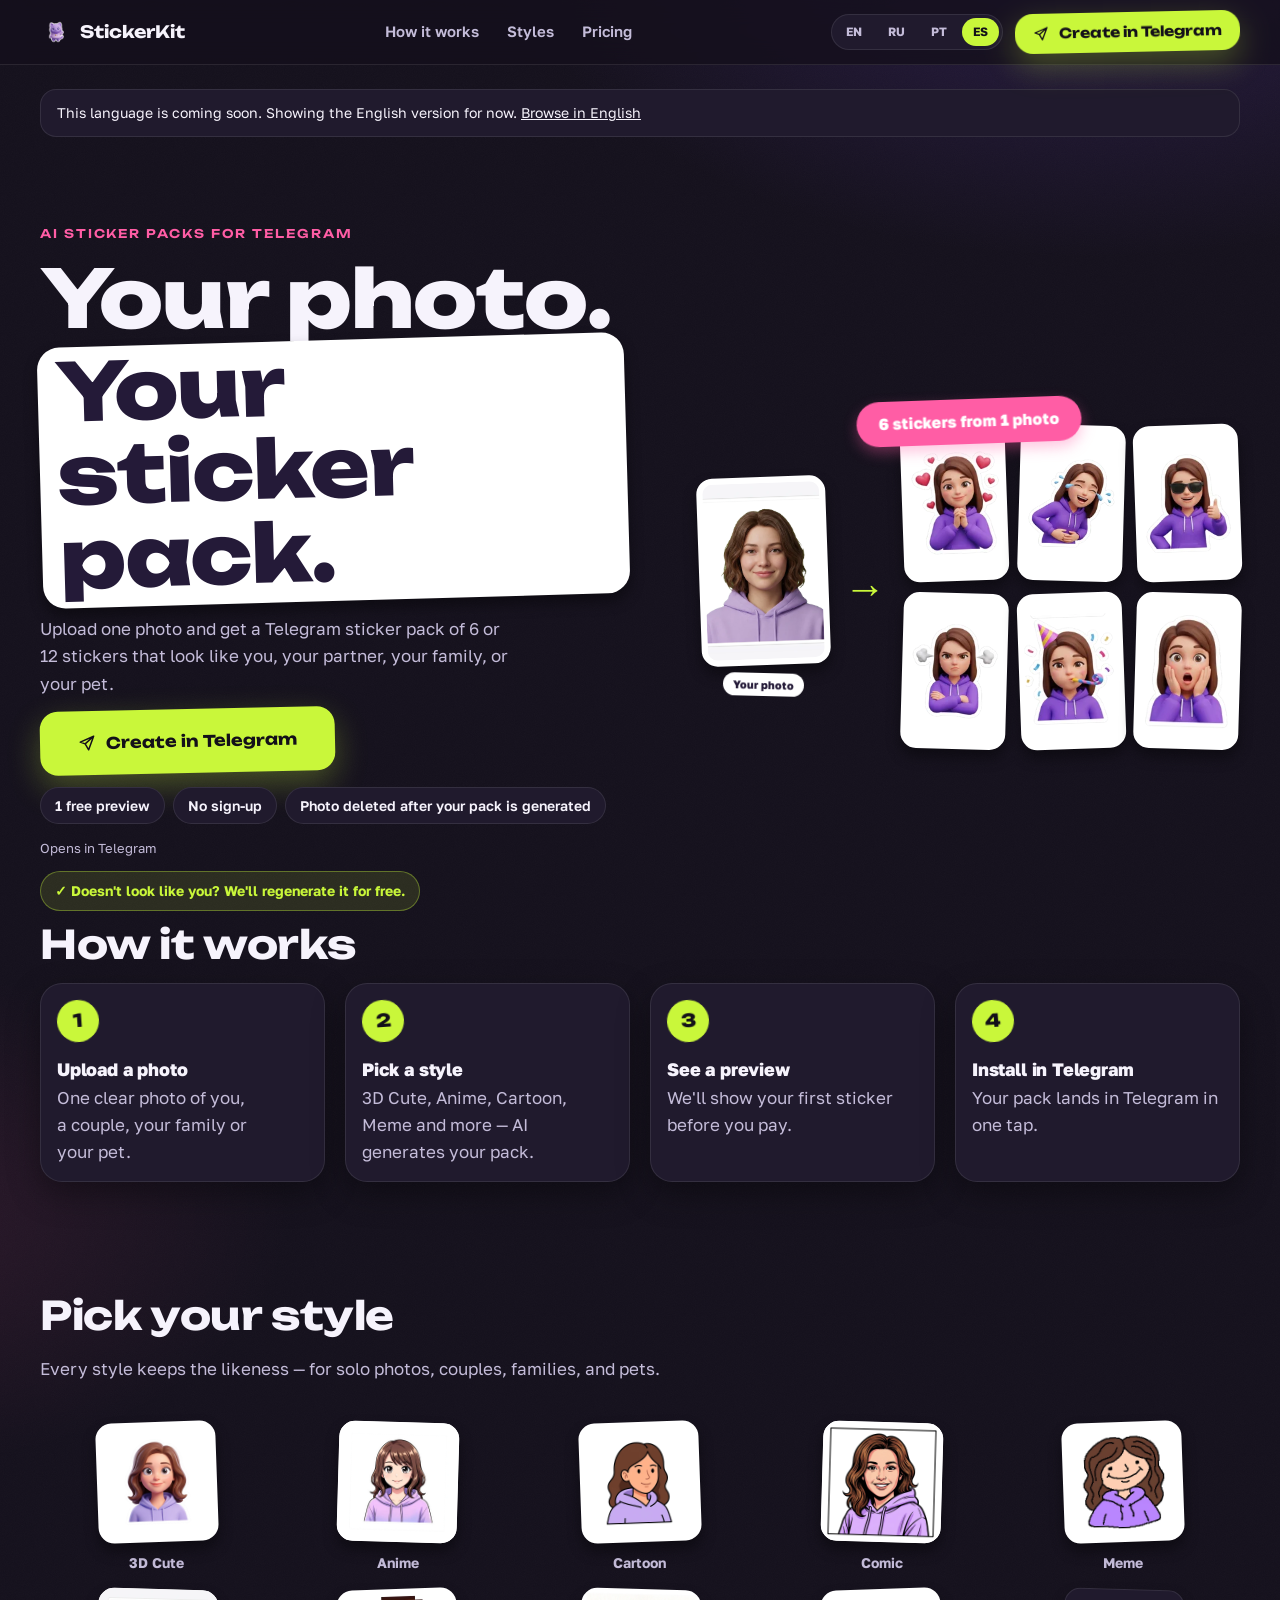
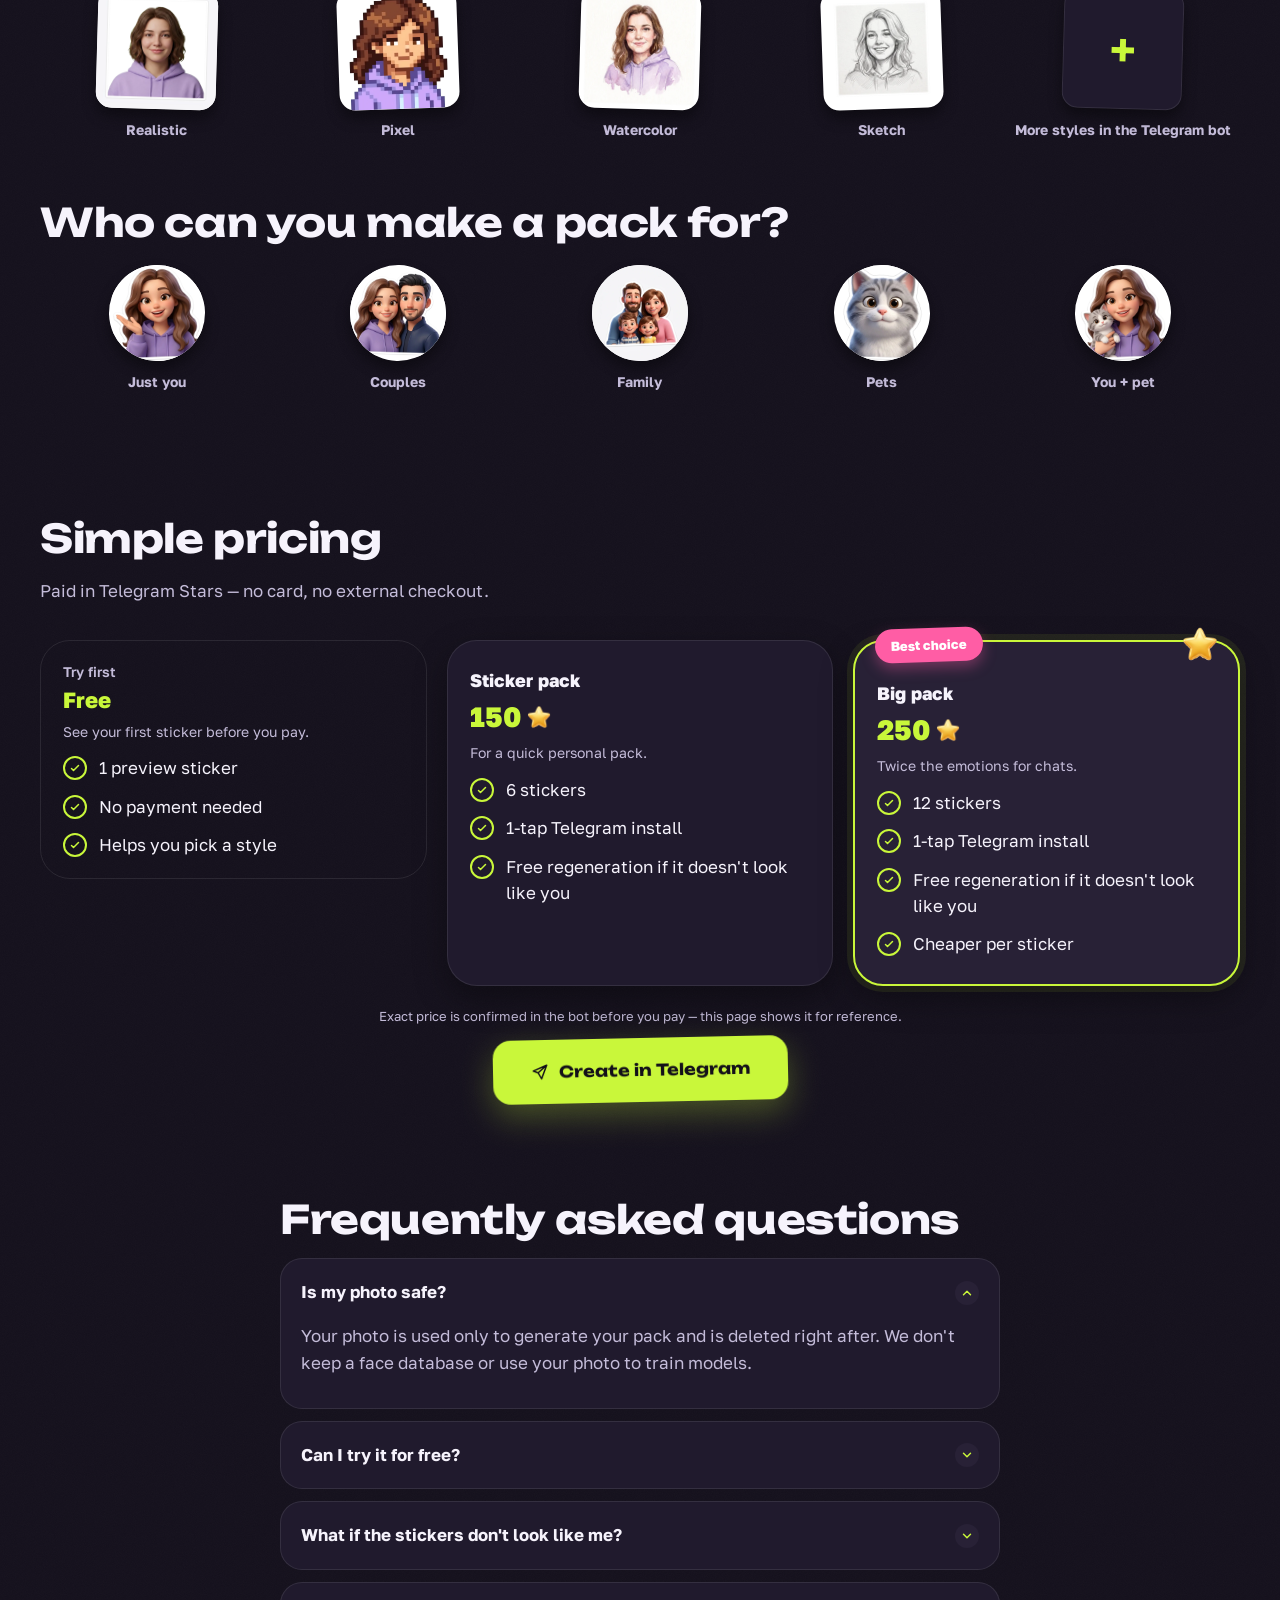
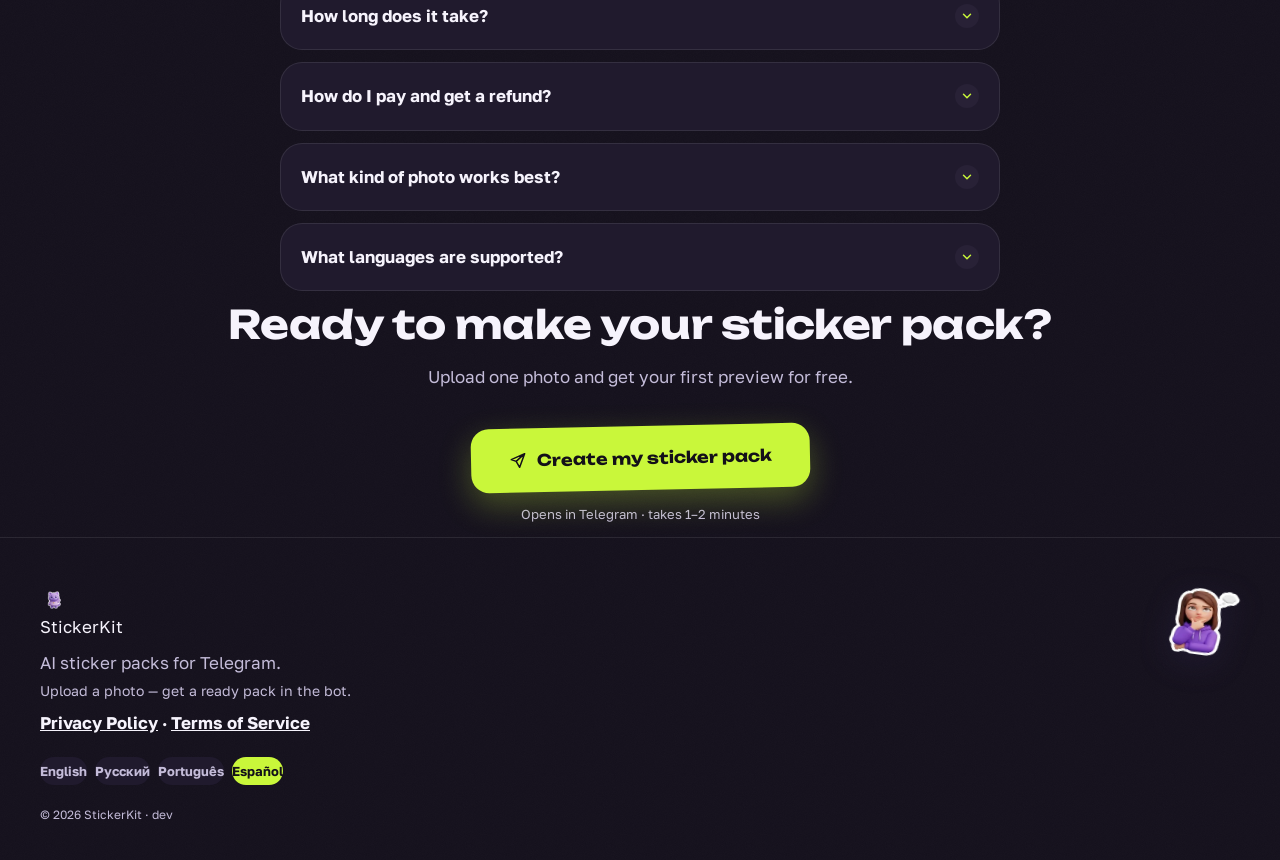
==== es/index.html @ 516d8e52 "deploy: stickerkitapp/stickerkit-landing@6bd127aaf3c0d3cb635533a9e6b5ec9fe254386a" ====
<!DOCTYPE html><html lang="es"><head><meta charset="utf-8"><meta name="viewport" content="width=device-width, initial-scale=1"><title>StickerKit — turn your photo into a Telegram sticker pack</title><meta name="description" content="Upload one photo and get a personalized sticker pack that actually looks like you — solo, couple, family or pet. Installs into Telegram in one tap."><link rel="canonical" href="https://stickerkit.app/es/"><meta property="og:type" content="website"><meta property="og:title" content="StickerKit — turn your photo into a Telegram sticker pack"><meta property="og:description" content="Upload one photo and get a personalized sticker pack that actually looks like you — solo, couple, family or pet. Installs into Telegram in one tap."><meta property="og:url" content="https://stickerkit.app/es/"><meta name="twitter:card" content="summary"><link rel="stylesheet" href="/_astro/i18n.CtHGcify.css"><link rel="stylesheet" href="/_astro/StickyCta.D8rzgh6x.css"></head><body><header class="site-header" data-astro-cid-nen7h5rs><div class="container site-header__row" data-astro-cid-nen7h5rs><div class="wordmark" data-astro-cid-nen7h5rs><img src="/assets/ui/mascot-cat.webp" width="32" height="32" alt="" loading="eager" data-astro-cid-nen7h5rs>StickerKit</div><nav class="site-nav" aria-label="How it works" data-astro-cid-nen7h5rs><a href="#how-it-works" data-astro-cid-nen7h5rs>How it works</a><a href="#styles" data-astro-cid-nen7h5rs>Styles</a><a href="#pricing" data-astro-cid-nen7h5rs>Pricing</a></nav><div class="site-header__actions" data-astro-cid-nen7h5rs><nav class="lang-switcher-compact" aria-label="Language" data-astro-cid-nen7h5rs><a href="/" class="lang-pill-compact plausible-event-name=Lang+Switch" data-astro-cid-nen7h5rs>EN</a><a href="/ru/" class="lang-pill-compact plausible-event-name=Lang+Switch" data-astro-cid-nen7h5rs>RU</a><a href="/pt/" class="lang-pill-compact plausible-event-name=Lang+Switch" data-astro-cid-nen7h5rs>PT</a><a href="/es/" class="lang-pill-compact plausible-event-name=Lang+Switch lang-pill-compact--active" data-astro-cid-nen7h5rs>ES</a></nav><a href="https://t.me/stickerkit_bot?start=header_es" target="_blank" rel="noopener" class="cta-button cta-button--compact plausible-event-name=Bot+Click plausible-event-src=header" data-astro-cid-nen7h5rs><svg width="16" height="16" viewBox="0 0 24 24" fill="none" aria-hidden="true" data-astro-cid-nen7h5rs><path d="M21 3 3 10.5l6.5 2.5m11.5-10L14 21l-4.5-8m11.5-10L9.5 13" stroke="currentColor" stroke-width="2" stroke-linecap="round" stroke-linejoin="round" data-astro-cid-nen7h5rs></path></svg>Create in Telegram</a></div></div></header><div class="container" style="padding-top: 24px; padding-bottom: 0;"><p class="stub-banner">This language is coming soon. Showing the English version for now. <a href="/">Browse in English</a></p></div><section class="container hero" data-astro-cid-ge2uvauf><div class="hero__copy" data-astro-cid-ge2uvauf><p class="eyebrow reveal" style="animation-delay: 60ms;" data-astro-cid-ge2uvauf>AI sticker packs for Telegram</p><h1 class="reveal" style="animation-delay: 120ms;" data-astro-cid-ge2uvauf>Your photo.<br data-astro-cid-ge2uvauf><span class="headline-sticker" data-astro-cid-ge2uvauf>Your sticker pack.</span></h1><p class="text-muted reveal" style="animation-delay: 180ms; max-width: 46ch;" data-astro-cid-ge2uvauf>Upload one photo and get a Telegram sticker pack of 6 or 12 stickers that look like you, your partner, your family, or your pet.</p><div class="reveal" style="animation-delay: 240ms;" data-astro-cid-ge2uvauf><a href="https://t.me/stickerkit_bot?start=hero_es" target="_blank" rel="noopener" class="cta-button plausible-event-name=Bot+Click plausible-event-src=hero"><svg width="18" height="18" viewBox="0 0 24 24" fill="none" aria-hidden="true"><path d="M21 3 3 10.5l6.5 2.5m11.5-10L14 21l-4.5-8m11.5-10L9.5 13" stroke="currentColor" stroke-width="2" stroke-linecap="round" stroke-linejoin="round"></path></svg>Create in Telegram</a></div><div class="trust-chips reveal" style="animation-delay: 280ms;" data-astro-cid-ge2uvauf><span class="trust-chip" data-astro-cid-ge2uvauf>1 free preview</span><span class="trust-chip" data-astro-cid-ge2uvauf>No sign-up</span><span class="trust-chip" data-astro-cid-ge2uvauf>Photo deleted after your pack is generated</span></div><p class="text-muted reveal" style="animation-delay: 300ms; font-size: 13px; margin-top: 4px;" data-astro-cid-ge2uvauf>Opens in Telegram</p><p class="guarantee-badge reveal" style="animation-delay: 320ms;" data-astro-cid-ge2uvauf>✓ Doesn&#39;t look like you? We&#39;ll regenerate it for free.</p></div><div class="hero__art reveal" style="animation-delay: 160ms;" data-astro-cid-ge2uvauf><div class="proof" data-astro-cid-ge2uvauf><span class="pill-badge proof__badge" data-astro-cid-ge2uvauf>6 stickers from 1 photo</span><div class="proof__row" data-astro-cid-ge2uvauf><div class="proof__source" data-astro-cid-ge2uvauf><div class="tile-shadow proof__photo" data-astro-cid-ge2uvauf><img src="/assets/styles/style-realistic.webp" width="176" height="176" alt="A photo, in the same likeness as the stickers" loading="eager" fetchpriority="high" data-astro-cid-ge2uvauf></div><span class="proof__chip" data-astro-cid-ge2uvauf>Your photo</span></div><span class="proof__arrow" aria-hidden="true" data-astro-cid-ge2uvauf>→</span><div class="proof__grid" aria-hidden="true" data-astro-cid-ge2uvauf><div class="tile-shadow proof__sticker" data-astro-cid-ge2uvauf><img src="/assets/stickers/sticker-01.webp" width="144" height="144" alt="" loading="lazy" data-astro-cid-ge2uvauf></div><div class="tile-shadow proof__sticker" data-astro-cid-ge2uvauf><img src="/assets/stickers/sticker-02.webp" width="144" height="144" alt="" loading="lazy" data-astro-cid-ge2uvauf></div><div class="tile-shadow proof__sticker" data-astro-cid-ge2uvauf><img src="/assets/stickers/sticker-03.webp" width="144" height="144" alt="" loading="lazy" data-astro-cid-ge2uvauf></div><div class="tile-shadow proof__sticker" data-astro-cid-ge2uvauf><img src="/assets/stickers/sticker-06.webp" width="144" height="144" alt="" loading="lazy" data-astro-cid-ge2uvauf></div><div class="tile-shadow proof__sticker" data-astro-cid-ge2uvauf><img src="/assets/stickers/sticker-07.webp" width="144" height="144" alt="" loading="lazy" data-astro-cid-ge2uvauf></div><div class="tile-shadow proof__sticker" data-astro-cid-ge2uvauf><img src="/assets/stickers/sticker-10.webp" width="144" height="144" alt="" loading="lazy" data-astro-cid-ge2uvauf></div></div></div></div></div></section><section class="container" id="how-it-works" data-astro-cid-l43jfdkk><h2 data-astro-cid-l43jfdkk>How it works</h2><div class="grid-4" data-astro-cid-l43jfdkk><div class="card step-card reveal" style="animation-delay: 0ms;" data-astro-cid-l43jfdkk><div class="step-badge" data-astro-cid-l43jfdkk>1</div><h3 class="step-card__title" data-astro-cid-l43jfdkk>Upload a photo</h3><p class="text-muted step-card__desc" data-astro-cid-l43jfdkk>One clear photo of you, a couple, your family or your pet.</p></div><div class="card step-card reveal" style="animation-delay: 80ms;" data-astro-cid-l43jfdkk><div class="step-badge" data-astro-cid-l43jfdkk>2</div><h3 class="step-card__title" data-astro-cid-l43jfdkk>Pick a style</h3><p class="text-muted step-card__desc" data-astro-cid-l43jfdkk>3D Cute, Anime, Cartoon, Meme and more — AI generates your pack.</p></div><div class="card step-card reveal" style="animation-delay: 160ms;" data-astro-cid-l43jfdkk><div class="step-badge" data-astro-cid-l43jfdkk>3</div><h3 class="step-card__title" data-astro-cid-l43jfdkk>See a preview</h3><p class="text-muted step-card__desc" data-astro-cid-l43jfdkk>We&#39;ll show your first sticker before you pay.</p></div><div class="card step-card reveal" style="animation-delay: 240ms;" data-astro-cid-l43jfdkk><div class="step-badge" data-astro-cid-l43jfdkk>4</div><h3 class="step-card__title" data-astro-cid-l43jfdkk>Install in Telegram</h3><p class="text-muted step-card__desc" data-astro-cid-l43jfdkk>Your pack lands in Telegram in one tap.</p></div></div></section><section class="container" id="styles" data-astro-cid-phn37o7r><h2 data-astro-cid-phn37o7r>Pick your style</h2><p class="text-muted section-lede" data-astro-cid-phn37o7r>Every style keeps the likeness — for solo photos, couples, families, and pets.</p><div class="style-grid" data-astro-cid-phn37o7r><figure class="style-tile" data-astro-cid-phn37o7r><span class="style-tile__frame" data-astro-cid-phn37o7r><img src="/assets/styles/style-3d-cute.webp" width="120" height="120" alt="3D Cute style sample sticker" loading="lazy" data-astro-cid-phn37o7r></span><figcaption data-astro-cid-phn37o7r>3D Cute</figcaption></figure><figure class="style-tile" data-astro-cid-phn37o7r><span class="style-tile__frame" data-astro-cid-phn37o7r><img src="/assets/styles/style-anime.webp" width="120" height="120" alt="Anime style sample sticker" loading="lazy" data-astro-cid-phn37o7r></span><figcaption data-astro-cid-phn37o7r>Anime</figcaption></figure><figure class="style-tile" data-astro-cid-phn37o7r><span class="style-tile__frame" data-astro-cid-phn37o7r><img src="/assets/styles/style-cartoon.webp" width="120" height="120" alt="Cartoon style sample sticker" loading="lazy" data-astro-cid-phn37o7r></span><figcaption data-astro-cid-phn37o7r>Cartoon</figcaption></figure><figure class="style-tile" data-astro-cid-phn37o7r><span class="style-tile__frame" data-astro-cid-phn37o7r><img src="/assets/styles/style-comic.webp" width="120" height="120" alt="Comic style sample sticker" loading="lazy" data-astro-cid-phn37o7r></span><figcaption data-astro-cid-phn37o7r>Comic</figcaption></figure><figure class="style-tile" data-astro-cid-phn37o7r><span class="style-tile__frame" data-astro-cid-phn37o7r><img src="/assets/styles/style-meme.webp" width="120" height="120" alt="Meme style sample sticker" loading="lazy" data-astro-cid-phn37o7r></span><figcaption data-astro-cid-phn37o7r>Meme</figcaption></figure><figure class="style-tile" data-astro-cid-phn37o7r><span class="style-tile__frame" data-astro-cid-phn37o7r><img src="/assets/styles/style-realistic.webp" width="120" height="120" alt="Realistic style sample sticker" loading="lazy" data-astro-cid-phn37o7r></span><figcaption data-astro-cid-phn37o7r>Realistic</figcaption></figure><figure class="style-tile" data-astro-cid-phn37o7r><span class="style-tile__frame" data-astro-cid-phn37o7r><img src="/assets/styles/style-pixel.webp" width="120" height="120" alt="Pixel style sample sticker" loading="lazy" data-astro-cid-phn37o7r></span><figcaption data-astro-cid-phn37o7r>Pixel</figcaption></figure><figure class="style-tile" data-astro-cid-phn37o7r><span class="style-tile__frame" data-astro-cid-phn37o7r><img src="/assets/styles/style-watercolor.webp" width="120" height="120" alt="Watercolor style sample sticker" loading="lazy" data-astro-cid-phn37o7r></span><figcaption data-astro-cid-phn37o7r>Watercolor</figcaption></figure><figure class="style-tile" data-astro-cid-phn37o7r><span class="style-tile__frame" data-astro-cid-phn37o7r><img src="/assets/styles/style-sketch.webp" width="120" height="120" alt="Sketch style sample sticker" loading="lazy" data-astro-cid-phn37o7r></span><figcaption data-astro-cid-phn37o7r>Sketch</figcaption></figure><a class="style-tile style-tile--more" href="https://t.me/stickerkit_bot?start=styles_es" target="_blank" rel="noopener" data-astro-cid-phn37o7r><span class="style-tile__frame style-tile__frame--more" aria-hidden="true" data-astro-cid-phn37o7r>+</span><span class="style-tile__caption" data-astro-cid-phn37o7r>More styles in the Telegram bot</span></a></div><h2 style="margin-top: 48px;" data-astro-cid-phn37o7r>Who can you make a pack for?</h2><div class="style-grid style-grid--subjects" data-astro-cid-phn37o7r><figure class="style-tile style-tile--sm" data-astro-cid-phn37o7r><span class="style-tile__frame style-tile__frame--round" data-astro-cid-phn37o7r><img src="/assets/subjects/subject-single.webp" width="96" height="96" alt="Just you sticker pack example" loading="lazy" data-astro-cid-phn37o7r></span><figcaption data-astro-cid-phn37o7r>Just you</figcaption></figure><figure class="style-tile style-tile--sm" data-astro-cid-phn37o7r><span class="style-tile__frame style-tile__frame--round" data-astro-cid-phn37o7r><img src="/assets/subjects/subject-couple.webp" width="96" height="96" alt="Couples sticker pack example" loading="lazy" data-astro-cid-phn37o7r></span><figcaption data-astro-cid-phn37o7r>Couples</figcaption></figure><figure class="style-tile style-tile--sm" data-astro-cid-phn37o7r><span class="style-tile__frame style-tile__frame--round" data-astro-cid-phn37o7r><img src="/assets/subjects/subject-family.webp" width="96" height="96" alt="Family sticker pack example" loading="lazy" data-astro-cid-phn37o7r></span><figcaption data-astro-cid-phn37o7r>Family</figcaption></figure><figure class="style-tile style-tile--sm" data-astro-cid-phn37o7r><span class="style-tile__frame style-tile__frame--round" data-astro-cid-phn37o7r><img src="/assets/subjects/subject-pet.webp" width="96" height="96" alt="Pets sticker pack example" loading="lazy" data-astro-cid-phn37o7r></span><figcaption data-astro-cid-phn37o7r>Pets</figcaption></figure><figure class="style-tile style-tile--sm" data-astro-cid-phn37o7r><span class="style-tile__frame style-tile__frame--round" data-astro-cid-phn37o7r><img src="/assets/subjects/subject-with_pet.webp" width="96" height="96" alt="You + pet sticker pack example" loading="lazy" data-astro-cid-phn37o7r></span><figcaption data-astro-cid-phn37o7r>You + pet</figcaption></figure></div></section><section class="container" id="pricing" data-astro-cid-htruwgye><h2 data-astro-cid-htruwgye>Simple pricing</h2><p class="text-muted section-lede" data-astro-cid-htruwgye>Paid in Telegram Stars — no card, no external checkout.</p><div class="grid-3" data-astro-cid-htruwgye><div class="plan-card reveal plan-card--try" style="animation-delay: 0ms;" data-astro-cid-htruwgye><p style="font-family: var(--font-body); font-weight: 600; font-size: 14px; margin: 0 0 0; color: var(--text-muted);" data-astro-cid-htruwgye>Try first</p><p class="plan-price" style="font-size: 22px; font-weight: 800; color: var(--acid); margin-bottom: 4px;" data-astro-cid-htruwgye>Free</p><p class="text-muted" style="font-size: 14px;" data-astro-cid-htruwgye>See your first sticker before you pay.</p><ul class="check-list" data-astro-cid-htruwgye><li data-astro-cid-htruwgye><span class="check-icon" aria-hidden="true" data-astro-cid-htruwgye><svg width="12" height="12" viewBox="0 0 24 24" fill="none" data-astro-cid-htruwgye><path d="M5 13l4 4L19 7" stroke="currentColor" stroke-width="3" stroke-linecap="round" stroke-linejoin="round" data-astro-cid-htruwgye></path></svg></span><span data-astro-cid-htruwgye>1 preview sticker</span></li><li data-astro-cid-htruwgye><span class="check-icon" aria-hidden="true" data-astro-cid-htruwgye><svg width="12" height="12" viewBox="0 0 24 24" fill="none" data-astro-cid-htruwgye><path d="M5 13l4 4L19 7" stroke="currentColor" stroke-width="3" stroke-linecap="round" stroke-linejoin="round" data-astro-cid-htruwgye></path></svg></span><span data-astro-cid-htruwgye>No payment needed</span></li><li data-astro-cid-htruwgye><span class="check-icon" aria-hidden="true" data-astro-cid-htruwgye><svg width="12" height="12" viewBox="0 0 24 24" fill="none" data-astro-cid-htruwgye><path d="M5 13l4 4L19 7" stroke="currentColor" stroke-width="3" stroke-linecap="round" stroke-linejoin="round" data-astro-cid-htruwgye></path></svg></span><span data-astro-cid-htruwgye>Helps you pick a style</span></li></ul></div><div class="plan-card reveal" style="animation-delay: 90ms;" data-astro-cid-htruwgye><p style="font-family: var(--font-body); font-weight: 800; font-size: 18px; margin: 0 0 0; color: var(--text);" data-astro-cid-htruwgye>Sticker pack</p><p class="plan-price" style="font-size: 28px; font-weight: 800; color: var(--acid); margin-bottom: 4px;" data-astro-cid-htruwgye>150<img src="/assets/ui/star.webp" width="24" height="24" alt="Stars" class="plan-price__star" loading="lazy" data-astro-cid-htruwgye></p><p class="text-muted" style="font-size: 14px;" data-astro-cid-htruwgye>For a quick personal pack.</p><ul class="check-list" data-astro-cid-htruwgye><li data-astro-cid-htruwgye><span class="check-icon" aria-hidden="true" data-astro-cid-htruwgye><svg width="12" height="12" viewBox="0 0 24 24" fill="none" data-astro-cid-htruwgye><path d="M5 13l4 4L19 7" stroke="currentColor" stroke-width="3" stroke-linecap="round" stroke-linejoin="round" data-astro-cid-htruwgye></path></svg></span><span data-astro-cid-htruwgye>6 stickers</span></li><li data-astro-cid-htruwgye><span class="check-icon" aria-hidden="true" data-astro-cid-htruwgye><svg width="12" height="12" viewBox="0 0 24 24" fill="none" data-astro-cid-htruwgye><path d="M5 13l4 4L19 7" stroke="currentColor" stroke-width="3" stroke-linecap="round" stroke-linejoin="round" data-astro-cid-htruwgye></path></svg></span><span data-astro-cid-htruwgye>1-tap Telegram install</span></li><li data-astro-cid-htruwgye><span class="check-icon" aria-hidden="true" data-astro-cid-htruwgye><svg width="12" height="12" viewBox="0 0 24 24" fill="none" data-astro-cid-htruwgye><path d="M5 13l4 4L19 7" stroke="currentColor" stroke-width="3" stroke-linecap="round" stroke-linejoin="round" data-astro-cid-htruwgye></path></svg></span><span data-astro-cid-htruwgye>Free regeneration if it doesn&#39;t look like you</span></li></ul></div><div class="plan-card reveal plan-card--featured" style="animation-delay: 180ms;" data-astro-cid-htruwgye><img src="/assets/ui/star.webp" width="36" height="36" alt="" class="plan-card__badge" loading="lazy" data-astro-cid-htruwgye><span class="pill-badge" style="position: absolute; top: -14px; left: 20px;" data-astro-cid-htruwgye>Best choice</span><p style="font-family: var(--font-body); font-weight: 800; font-size: 18px; margin: 12px 0 0; color: var(--text);" data-astro-cid-htruwgye>Big pack</p><p class="plan-price" style="font-size: 28px; font-weight: 800; color: var(--acid); margin-bottom: 4px;" data-astro-cid-htruwgye>250<img src="/assets/ui/star.webp" width="24" height="24" alt="Stars" class="plan-price__star" loading="lazy" data-astro-cid-htruwgye></p><p class="text-muted" style="font-size: 14px;" data-astro-cid-htruwgye>Twice the emotions for chats.</p><ul class="check-list" data-astro-cid-htruwgye><li data-astro-cid-htruwgye><span class="check-icon" aria-hidden="true" data-astro-cid-htruwgye><svg width="12" height="12" viewBox="0 0 24 24" fill="none" data-astro-cid-htruwgye><path d="M5 13l4 4L19 7" stroke="currentColor" stroke-width="3" stroke-linecap="round" stroke-linejoin="round" data-astro-cid-htruwgye></path></svg></span><span data-astro-cid-htruwgye>12 stickers</span></li><li data-astro-cid-htruwgye><span class="check-icon" aria-hidden="true" data-astro-cid-htruwgye><svg width="12" height="12" viewBox="0 0 24 24" fill="none" data-astro-cid-htruwgye><path d="M5 13l4 4L19 7" stroke="currentColor" stroke-width="3" stroke-linecap="round" stroke-linejoin="round" data-astro-cid-htruwgye></path></svg></span><span data-astro-cid-htruwgye>1-tap Telegram install</span></li><li data-astro-cid-htruwgye><span class="check-icon" aria-hidden="true" data-astro-cid-htruwgye><svg width="12" height="12" viewBox="0 0 24 24" fill="none" data-astro-cid-htruwgye><path d="M5 13l4 4L19 7" stroke="currentColor" stroke-width="3" stroke-linecap="round" stroke-linejoin="round" data-astro-cid-htruwgye></path></svg></span><span data-astro-cid-htruwgye>Free regeneration if it doesn&#39;t look like you</span></li><li data-astro-cid-htruwgye><span class="check-icon" aria-hidden="true" data-astro-cid-htruwgye><svg width="12" height="12" viewBox="0 0 24 24" fill="none" data-astro-cid-htruwgye><path d="M5 13l4 4L19 7" stroke="currentColor" stroke-width="3" stroke-linecap="round" stroke-linejoin="round" data-astro-cid-htruwgye></path></svg></span><span data-astro-cid-htruwgye>Cheaper per sticker</span></li></ul></div></div><p class="text-muted" style="font-size: 13px; margin-top: 20px; text-align: center;" data-astro-cid-htruwgye>Exact price is confirmed in the bot before you pay — this page shows it for reference.</p><div style="display: flex; justify-content: center; margin-top: 8px;" data-astro-cid-htruwgye><a href="https://t.me/stickerkit_bot?start=pricing_es" target="_blank" rel="noopener" class="cta-button plausible-event-name=Bot+Click plausible-event-src=pricing"><svg width="18" height="18" viewBox="0 0 24 24" fill="none" aria-hidden="true"><path d="M21 3 3 10.5l6.5 2.5m11.5-10L14 21l-4.5-8m11.5-10L9.5 13" stroke="currentColor" stroke-width="2" stroke-linecap="round" stroke-linejoin="round"></path></svg>Create in Telegram</a></div></section><section class="container" id="faq"><div class="prose"><h2>Frequently asked questions</h2><details class="faq-item reveal" style="animation-delay: 0ms;" open><summary class="plausible-event-name=FAQ+Open">Is my photo safe?</summary><p class="text-muted">Your photo is used only to generate your pack and is deleted right after. We don&#39;t keep a face database or use your photo to train models.</p></details><details class="faq-item reveal" style="animation-delay: 40ms;"><summary class="plausible-event-name=FAQ+Open">Can I try it for free?</summary><p class="text-muted">Yes: the first preview sticker is free — upload a photo, pick a style, and see the result before you pay.</p></details><details class="faq-item reveal" style="animation-delay: 80ms;"><summary class="plausible-event-name=FAQ+Open">What if the stickers don&#39;t look like me?</summary><p class="text-muted">We&#39;ll regenerate your pack for free if it doesn&#39;t look like you — no extra charge.</p></details><details class="faq-item reveal" style="animation-delay: 120ms;"><summary class="plausible-event-name=FAQ+Open">How long does it take?</summary><p class="text-muted">A couple of minutes from photo to finished pack, right inside the Telegram chat.</p></details><details class="faq-item reveal" style="animation-delay: 160ms;"><summary class="plausible-event-name=FAQ+Open">How do I pay and get a refund?</summary><p class="text-muted">Payment is handled entirely by Telegram Stars inside the bot. For refunds or payment issues, use /paysupport in the chat.</p></details><details class="faq-item reveal" style="animation-delay: 200ms;"><summary class="plausible-event-name=FAQ+Open">What kind of photo works best?</summary><p class="text-muted">A clear photo of the face in good light, without heavy filters, dark sunglasses, or things covering the face. For a couple or family, make sure every face is clearly visible.</p></details><details class="faq-item reveal" style="animation-delay: 240ms;"><summary class="plausible-event-name=FAQ+Open">What languages are supported?</summary><p class="text-muted">English and Russian today, with Portuguese and Spanish on the way.</p></details></div></section><section class="container final-cta" data-astro-cid-blvy5prr><h2 data-astro-cid-blvy5prr>Ready to make your sticker pack?</h2><p class="text-muted section-lede" style="margin-left: auto; margin-right: auto;" data-astro-cid-blvy5prr>Upload one photo and get your first preview for free.</p><a href="https://t.me/stickerkit_bot?start=final_es" target="_blank" rel="noopener" class="cta-button plausible-event-name=Bot+Click plausible-event-src=final"><svg width="18" height="18" viewBox="0 0 24 24" fill="none" aria-hidden="true"><path d="M21 3 3 10.5l6.5 2.5m11.5-10L14 21l-4.5-8m11.5-10L9.5 13" stroke="currentColor" stroke-width="2" stroke-linecap="round" stroke-linejoin="round"></path></svg>Create my sticker pack</a><p class="text-muted" style="font-size: 13px; margin-top: 14px;" data-astro-cid-blvy5prr>Opens in Telegram · takes 1–2 minutes</p></section><footer class="site-footer" data-astro-cid-jo6i4kqk><div class="container site-footer__row" data-astro-cid-jo6i4kqk><div class="site-footer__brand" data-astro-cid-jo6i4kqk><div class="wordmark" data-astro-cid-jo6i4kqk><img src="/assets/ui/mascot-cat.webp" width="28" height="28" alt="" loading="lazy" data-astro-cid-jo6i4kqk>StickerKit</div><p class="text-muted" style="margin: 8px 0 4px;" data-astro-cid-jo6i4kqk>AI sticker packs for Telegram.</p><p class="text-muted" style="margin: 0 0 4px; font-size: 14px;" data-astro-cid-jo6i4kqk>Upload a photo — get a ready pack in the bot.</p></div><img src="/assets/stickers/sticker-04.webp" width="72" height="72" alt="" loading="lazy" class="site-footer__sticker" data-astro-cid-jo6i4kqk></div><div class="container" data-astro-cid-jo6i4kqk><p style="font-weight: 700;" data-astro-cid-jo6i4kqk><a href="/es/privacy" data-astro-cid-jo6i4kqk>Privacy Policy</a> · <a href="/es/terms" data-astro-cid-jo6i4kqk>Terms of Service</a></p><nav aria-label="Language" class="lang-switcher" data-astro-cid-jo6i4kqk><a href="/" class="lang-pill" data-astro-cid-jo6i4kqk>English</a><a href="/ru/" class="lang-pill" data-astro-cid-jo6i4kqk>Русский</a><a href="/pt/" class="lang-pill" data-astro-cid-jo6i4kqk>Português</a><a href="/es/" class="lang-pill lang-pill--active" data-astro-cid-jo6i4kqk>Español</a></nav><p class="text-muted" style="font-size: 12px; margin-top: 20px;" data-astro-cid-jo6i4kqk>© 2026 StickerKit · <span title="build" data-astro-cid-jo6i4kqk>dev</span></p></div></footer><div class="sticky-cta"><a href="https://t.me/stickerkit_bot?start=sticky_es" target="_blank" rel="noopener" class="cta-button cta-button--block plausible-event-name=Bot+Click plausible-event-src=sticky"><svg width="18" height="18" viewBox="0 0 24 24" fill="none" aria-hidden="true"><path d="M21 3 3 10.5l6.5 2.5m11.5-10L14 21l-4.5-8m11.5-10L9.5 13" stroke="currentColor" stroke-width="2" stroke-linecap="round" stroke-linejoin="round"></path></svg>Create in Telegram</a></div></body></html>
---- _astro/i18n.CtHGcify.css ----
@font-face{font-family:Unbounded Variable;font-style:normal;font-display:swap;font-weight:200 900;src:url([data-uri])format("woff2-variations");unicode-range:U+460-52F,U+1C80-1C8A,U+20B4,U+2DE0-2DFF,U+A640-A69F,U+FE2E-FE2F}@font-face{font-family:Unbounded Variable;font-style:normal;font-display:swap;font-weight:200 900;src:url(/_astro/unbounded-cyrillic-wght-normal.C627f1f8.woff2)format("woff2-variations");unicode-range:U+301,U+400-45F,U+490-491,U+4B0-4B1,U+2116}@font-face{font-family:Unbounded Variable;font-style:normal;font-display:swap;font-weight:200 900;src:url(/_astro/unbounded-vietnamese-wght-normal.rat7GD3o.woff2)format("woff2-variations");unicode-range:U+102-103,U+110-111,U+128-129,U+168-169,U+1A0-1A1,U+1AF-1B0,U+300-301,U+303-304,U+308-309,U+323,U+329,U+1EA0-1EF9,U+20AB}@font-face{font-family:Unbounded Variable;font-style:normal;font-display:swap;font-weight:200 900;src:url(/_astro/unbounded-latin-ext-wght-normal.D6H-S6MW.woff2)format("woff2-variations");unicode-range:U+100-2BA,U+2BD-2C5,U+2C7-2CC,U+2CE-2D7,U+2DD-2FF,U+304,U+308,U+329,U+1D00-1DBF,U+1E00-1E9F,U+1EF2-1EFF,U+2020,U+20A0-20AB,U+20AD-20C0,U+2113,U+2C60-2C7F,U+A720-A7FF}@font-face{font-family:Unbounded Variable;font-style:normal;font-display:swap;font-weight:200 900;src:url(/_astro/unbounded-latin-wght-normal.D5afBTBx.woff2)format("woff2-variations");unicode-range:U+??,U+131,U+152-153,U+2BB-2BC,U+2C6,U+2DA,U+2DC,U+304,U+308,U+329,U+2000-206F,U+20AC,U+2122,U+2191,U+2193,U+2212,U+2215,U+FEFF,U+FFFD}@font-face{font-family:Golos Text Variable;font-style:normal;font-display:swap;font-weight:400 900;src:url(/_astro/golos-text-cyrillic-ext-wght-normal.hICkpzq7.woff2)format("woff2-variations");unicode-range:U+460-52F,U+1C80-1C8A,U+20B4,U+2DE0-2DFF,U+A640-A69F,U+FE2E-FE2F}@font-face{font-family:Golos Text Variable;font-style:normal;font-display:swap;font-weight:400 900;src:url(/_astro/golos-text-cyrillic-wght-normal.mKek_fSS.woff2)format("woff2-variations");unicode-range:U+301,U+400-45F,U+490-491,U+4B0-4B1,U+2116}@font-face{font-family:Golos Text Variable;font-style:normal;font-display:swap;font-weight:400 900;src:url(/_astro/golos-text-latin-ext-wght-normal.B-I5lbAQ.woff2)format("woff2-variations");unicode-range:U+100-2BA,U+2BD-2C5,U+2C7-2CC,U+2CE-2D7,U+2DD-2FF,U+304,U+308,U+329,U+1D00-1DBF,U+1E00-1E9F,U+1EF2-1EFF,U+2020,U+20A0-20AB,U+20AD-20C0,U+2113,U+2C60-2C7F,U+A720-A7FF}@font-face{font-family:Golos Text Variable;font-style:normal;font-display:swap;font-weight:400 900;src:url(/_astro/golos-text-latin-wght-normal.BS5oQT7X.woff2)format("woff2-variations");unicode-range:U+??,U+131,U+152-153,U+2BB-2BC,U+2C6,U+2DA,U+2DC,U+304,U+308,U+329,U+2000-206F,U+20AC,U+2122,U+2191,U+2193,U+2212,U+2215,U+FEFF,U+FFFD}:root{--bg:#14101c;--bg-raise:#1c1727;--surface:#201a2d;--surface-2:#282136;--stroke:#ffffff17;--stroke-strong:#ffffff29;--text:#f6f3fc;--text-muted:#c4bcd9;--acid:#c9f73a;--acid-press:#b2e522;--on-acid:#131019;--pink:#ff5da5;--star:#f4c84a;--paper:#fff;--ink-on-paper:#241a38;--radius-tile:16px;--radius-card:22px;--radius-card-lg:30px;--radius-cta:18px;--radius-pill:999px;--gap:16px;--screen-pad:20px;--cta-height:64px;--shadow-card:0 12px 32px #00000059;--shadow-sticker:0 8px 14px #0006;--shadow-cta:0 12px 32px #c9f73a47;--content-width:1240px;--content-width-narrow:720px;--font-display:"Unbounded Variable", "Unbounded", sans-serif;--font-body:"Golos Text Variable", "Golos Text", sans-serif;--ease-out-expo:cubic-bezier(.16, 1, .3, 1);--ease-spring:cubic-bezier(.34, 1.56, .64, 1)}*{box-sizing:border-box}html,body{margin:0;padding:0}body{background:radial-gradient(900px 520px at 85% -80px, #7a4ae238, transparent 65%), radial-gradient(700px 420px at -10% 30%, #ff5da51a, transparent 60%), var(--bg);color:var(--text);font-family:var(--font-body);padding-bottom:calc(84px + env(safe-area-inset-bottom));line-height:1.55;position:relative;overflow-x:hidden}body:before{content:"";z-index:0;pointer-events:none;opacity:.03;background-image:url("data:image/svg+xml,%3Csvg xmlns='http://www.w3.org/2000/svg' width='140' height='140'%3E%3Cfilter id='n'%3E%3CfeTurbulence type='fractalNoise' baseFrequency='1.1' numOctaves='2'/%3E%3CfeColorMatrix type='saturate' values='0'/%3E%3C/filter%3E%3Crect width='140' height='140' filter='url(%23n)'/%3E%3C/svg%3E");position:absolute;inset:0}body>*{z-index:1;position:relative}@media (width>=768px){body{padding-bottom:0}}@media (width>=1280px){body{font-size:17px}}img{max-width:100%;display:block}a{color:inherit}a:focus-visible,button:focus-visible,summary:focus-visible{outline:2px solid var(--acid);outline-offset:2px}::selection{background:var(--acid);color:var(--on-acid)}.container{max-width:var(--content-width);padding:0 var(--screen-pad);margin:0 auto;position:relative}.prose{max-width:var(--content-width-narrow);margin:0 auto}section{padding:clamp(44px,8vw,84px) 0}#styles,#pricing{padding-top:clamp(64px,10vw,112px)}#faq{padding-top:clamp(56px,9vw,96px)}h1,h2,h3{color:var(--text);font-family:var(--font-display);letter-spacing:-.01em;text-wrap:balance;margin:0 0 14px;font-weight:700}h1{font-size:clamp(2.4rem,5vw + 1rem,5.2rem);font-weight:800;line-height:1.04}h2{margin-bottom:16px;font-size:clamp(1.55rem,1.7vw + 1.1rem,2.5rem);line-height:1.12}h3{font-family:var(--font-body);font-weight:800}.headline-sticker{box-sizing:border-box;background:var(--paper);max-width:100%;color:var(--ink-on-paper);box-shadow:var(--shadow-sticker);border-radius:.28em;padding:.04em .22em .1em;display:inline-block;transform:rotate(-1.6deg)}.section-lede{max-width:60ch;margin-bottom:36px;font-size:17px}p{text-wrap:pretty;margin:0 0 12px}.eyebrow{color:var(--pink);font-family:var(--font-display);letter-spacing:.16em;text-transform:uppercase;margin-bottom:14px;font-size:12px;font-weight:600}.text-muted{color:var(--text-muted);line-height:1.6}.card{background:var(--surface);border:1px solid var(--stroke);border-radius:var(--radius-card);box-shadow:var(--shadow-card);padding:var(--gap)}.cta-button{height:var(--cta-height);border-radius:var(--radius-cta);background:var(--acid);color:var(--on-acid);font-family:var(--font-display);box-shadow:var(--shadow-cta);cursor:pointer;transition:transform .25s var(--ease-spring), box-shadow .2s var(--ease-out-expo), background .15s ease;border:none;justify-content:center;align-items:center;gap:10px;padding:0 38px;font-size:16px;font-weight:700;text-decoration:none;display:inline-flex;position:relative;transform:rotate(-1.2deg)}.cta-button:hover{transform:rotate(0)translateY(-2px)scale(1.02);box-shadow:0 16px 40px #c9f73a61}.cta-button:active{background:var(--acid-press);transform:rotate(0)translateY(0)scale(.99)}.cta-button svg{flex:none}.cta-button--block{width:100%}.cta-button--badged{margin-top:14px}.star-badge{filter:drop-shadow(0 4px 10px #00000080);width:44px;height:44px;position:absolute;top:-18px;right:-12px;transform:rotate(-8deg)}.sticky-cta{z-index:20;padding:24px var(--screen-pad) calc(10px + env(safe-area-inset-bottom));background:linear-gradient(to top, var(--bg) 70%, transparent);position:fixed;bottom:0;left:0;right:0}@media (width>=768px){.sticky-cta{display:none}}.hscroll{gap:var(--gap);scroll-snap-type:x mandatory;-webkit-overflow-scrolling:touch;padding:12px 4px 18px;display:flex;overflow-x:auto}.hscroll>*{scroll-snap-align:start;flex:none}.grid-3{gap:var(--gap);grid-template-columns:1fr;display:grid}@media (width<=640px){#pricing .grid-3>:first-child{order:1}#pricing .grid-3>:nth-child(3){order:2}#pricing .grid-3>:nth-child(2){order:3}}@media (width>=640px){.grid-3{grid-template-columns:repeat(2,1fr)}}@media (width>=960px){.grid-3{grid-template-columns:repeat(3,1fr);gap:20px}}.grid-4{gap:var(--gap);grid-template-columns:1fr;display:grid}@media (width>=640px){.grid-4{grid-template-columns:repeat(2,1fr)}}@media (width>=1024px){.grid-4{grid-template-columns:repeat(4,1fr);gap:20px}}.trust-chips{flex-wrap:wrap;gap:8px;margin:14px 0;display:flex}.trust-chip{border-radius:var(--radius-pill);background:var(--surface);border:1px solid var(--stroke);color:var(--text);align-items:center;padding:7px 14px;font-size:13px;font-weight:600;display:inline-flex}@media (width>=640px){.trust-chip{font-size:14px}}.tile-shadow{border-radius:var(--radius-tile);background:var(--paper);box-shadow:var(--shadow-sticker);transition:transform .3s var(--ease-spring), box-shadow .3s var(--ease-out-expo);padding:6px;overflow:hidden}.tile-shadow img{border-radius:calc(var(--radius-tile) - 6px)}.grid-3>:nth-child(odd) .tile-shadow,.hscroll>:nth-child(odd) .tile-shadow,li:nth-child(odd)>.tile-shadow{transform:rotate(-1.7deg)}.grid-3>:nth-child(2n) .tile-shadow,.hscroll>:nth-child(2n) .tile-shadow,li:nth-child(2n)>.tile-shadow{transform:rotate(1.4deg)}@media (hover:hover){.tile-shadow:hover{box-shadow:0 18px 36px #0000008c;transform:rotate(0)translateY(-4px)scale(1.03)!important}}.check-list{flex-direction:column;gap:12px;margin:0;padding:0;list-style:none;display:flex}.check-list li{align-items:flex-start;gap:12px;display:flex}@media (width<=640px){.check-list li{font-size:14px;line-height:1.45}}.check-icon{border:2px solid var(--acid);width:24px;height:24px;color:var(--acid);border-radius:50%;flex:none;justify-content:center;align-items:center;margin-top:1px;display:flex}.step-badge{background:var(--acid);width:42px;height:42px;color:var(--on-acid);font-family:var(--font-display);border-radius:50%;justify-content:center;align-items:center;margin-bottom:14px;font-size:18px;font-weight:800;display:flex;transform:rotate(-4deg)}.pill-badge{border-radius:var(--radius-pill);background:var(--pink);color:#fff;border:none;padding:7px 16px;font-size:13px;font-weight:800;display:inline-block;transform:rotate(-2deg);box-shadow:0 6px 14px #ff5da559}.guarantee-badge{color:var(--acid);border-radius:var(--radius-pill);background:#c9f73a1f;border:1px solid #c9f73a59;align-items:center;gap:6px;padding:8px 14px;font-size:14px;font-weight:700;display:inline-flex}.plan-card{background:var(--surface);border:1px solid var(--stroke);border-radius:var(--radius-card-lg);box-shadow:var(--shadow-card);padding:26px 22px;position:relative}.plan-card--try{align-self:start}.plan-card--featured{border:2px solid var(--acid);background:var(--surface-2);box-shadow:0 0 0 6px #c9f73a14, var(--shadow-card);transform:rotate(.6deg)}.plan-card--try{box-shadow:none;background:0 0;padding:20px 22px}.plan-card__badge{position:absolute;top:-16px;right:20px}.faq-item{background:var(--surface);border:1px solid var(--stroke);border-radius:var(--radius-card);margin-bottom:12px;padding:4px 20px}.faq-item summary{cursor:pointer;justify-content:space-between;align-items:center;gap:12px;min-height:48px;padding:16px 0;font-weight:700;list-style:none;display:flex}.faq-item summary::-webkit-details-marker{display:none}.faq-item summary:after{content:"";background:var(--surface-2);width:24px;height:24px;transition:transform .2s var(--ease-out-expo);background-image:url("data:image/svg+xml,%3Csvg xmlns='http://www.w3.org/2000/svg' viewBox='0 0 24 24' fill='none' stroke='%23c9f73a' stroke-width='2.5' stroke-linecap='round' stroke-linejoin='round'%3E%3Cpolyline points='6 9 12 15 18 9'%3E%3C/polyline%3E%3C/svg%3E");background-position:50%;background-repeat:no-repeat;background-size:14px;border-radius:50%;flex:none}.faq-item[open] summary:after{transform:rotate(180deg)}.faq-item p{padding-bottom:16px}.stub-banner{background:var(--surface);border:1px solid var(--stroke);border-radius:var(--radius-tile);margin-bottom:24px;padding:12px 16px;font-size:14px}.reveal{animation:reveal-up .7s var(--ease-out-expo) both}@keyframes reveal-up{0%{opacity:0;transform:translateY(18px)}to{opacity:1;transform:translateY(0)}}@media (prefers-reduced-motion:reduce){.reveal{animation:none}.tile-shadow,.cta-button{transition:none;transform:none!important}}.site-footer[data-astro-cid-jo6i4kqk]{border-top:1px solid var(--stroke);padding:48px 0 24px}.site-footer__row[data-astro-cid-jo6i4kqk]{justify-content:space-between;align-items:flex-start;gap:20px;display:flex}.site-footer__sticker[data-astro-cid-jo6i4kqk]{filter:drop-shadow(0 8px 16px #503c8c29);transform:rotate(8deg)}.lang-switcher[data-astro-cid-jo6i4kqk]{flex-wrap:wrap;gap:8px;margin:16px 0;display:flex}.lang-pill[data-astro-cid-jo6i4kqk]{border-radius:var(--radius-pill);background:var(--surface);color:var(--text-muted);padding:6px 14px;font-size:13px;font-weight:700;text-decoration:none;display:inline-block}.lang-pill--active[data-astro-cid-jo6i4kqk]{background:var(--acid);color:var(--on-acid)}.site-footer[data-astro-cid-jo6i4kqk] a[data-astro-cid-jo6i4kqk]{padding:4px 0;display:inline-block}
---- _astro/StickyCta.D8rzgh6x.css ----
.site-header[data-astro-cid-nen7h5rs]{z-index:30;backdrop-filter:blur(12px);border-bottom:1px solid var(--stroke);background:#14101ccc;position:sticky;top:0}.site-header__row[data-astro-cid-nen7h5rs]{justify-content:space-between;align-items:center;gap:16px;padding-top:12px;padding-bottom:12px;display:flex}.wordmark[data-astro-cid-nen7h5rs]{font-family:var(--font-display);color:var(--text);align-items:center;gap:8px;font-size:17px;font-weight:700;display:flex}.site-nav[data-astro-cid-nen7h5rs]{display:none}.site-header__actions[data-astro-cid-nen7h5rs]{align-items:center;gap:12px;display:flex}.lang-switcher-compact[data-astro-cid-nen7h5rs]{background:var(--surface);border:1px solid var(--stroke);border-radius:var(--radius-pill);gap:4px;padding:3px;display:flex}.lang-pill-compact[data-astro-cid-nen7h5rs]{border-radius:var(--radius-pill);color:var(--text-muted);padding:5px 11px;font-size:12px;font-weight:700;text-decoration:none}.lang-pill-compact--active[data-astro-cid-nen7h5rs]{background:var(--acid);color:var(--on-acid)}.cta-button--compact[data-astro-cid-nen7h5rs]{height:40px;padding:0 18px;font-size:14px}@media (width<=767px){.cta-button--compact[data-astro-cid-nen7h5rs]{display:none}}@media (width>=1024px){.site-nav[data-astro-cid-nen7h5rs]{gap:28px;display:flex}.site-nav[data-astro-cid-nen7h5rs] a[data-astro-cid-nen7h5rs]{color:var(--text-muted);font-size:15px;font-weight:600;text-decoration:none}.site-nav[data-astro-cid-nen7h5rs] a[data-astro-cid-nen7h5rs]:hover{color:var(--text)}}.hero[data-astro-cid-ge2uvauf]{flex-direction:column;gap:36px;padding-top:clamp(28px,6vw,64px);display:flex}@media (width>=860px){.hero[data-astro-cid-ge2uvauf]{flex-direction:row;align-items:center;gap:72px}.hero__copy[data-astro-cid-ge2uvauf]{flex:52%}.hero__art[data-astro-cid-ge2uvauf]{flex:48%}}.hero__art[data-astro-cid-ge2uvauf]{justify-content:center;display:flex}@media (width<=640px){.hero[data-astro-cid-ge2uvauf] h1[data-astro-cid-ge2uvauf]{font-size:clamp(44px,12.5vw,56px);line-height:.95}}.proof[data-astro-cid-ge2uvauf]{flex-direction:column;align-items:center;padding-top:26px;display:flex;position:relative}.proof__badge[data-astro-cid-ge2uvauf]{white-space:nowrap;z-index:2;position:absolute;top:0;left:50%;transform:translate(-50%)rotate(-2deg)}.proof__row[data-astro-cid-ge2uvauf]{flex-wrap:wrap;justify-content:center;align-items:center;gap:16px;display:flex}@media (width>=860px){.proof__row[data-astro-cid-ge2uvauf]{flex-wrap:nowrap}}.proof__source[data-astro-cid-ge2uvauf]{flex-direction:column;align-items:center;gap:8px;display:flex}.proof__photo[data-astro-cid-ge2uvauf]{transform:rotate(-2deg)}.proof__photo[data-astro-cid-ge2uvauf] img[data-astro-cid-ge2uvauf]{object-fit:cover}.proof__sticker[data-astro-cid-ge2uvauf] img[data-astro-cid-ge2uvauf]{object-fit:contain}.proof__chip[data-astro-cid-ge2uvauf]{background:var(--paper);color:var(--ink-on-paper);border-radius:var(--radius-pill);padding:3px 10px;font-size:11px;font-weight:800;transform:rotate(1.5deg)}.proof__arrow[data-astro-cid-ge2uvauf]{color:var(--acid);font-size:42px;font-weight:800;line-height:1}.proof__badge[data-astro-cid-ge2uvauf]{padding:10px 22px;font-size:16px}.proof__grid[data-astro-cid-ge2uvauf]{grid-template-columns:repeat(3,1fr);gap:12px;max-width:512px;display:grid}.proof__grid[data-astro-cid-ge2uvauf]>[data-astro-cid-ge2uvauf]:nth-child(odd) .tile-shadow[data-astro-cid-ge2uvauf],.proof__sticker[data-astro-cid-ge2uvauf]:nth-child(odd){transform:rotate(-2deg)}.proof__grid[data-astro-cid-ge2uvauf]>[data-astro-cid-ge2uvauf]:nth-child(2n) .tile-shadow[data-astro-cid-ge2uvauf],.proof__sticker[data-astro-cid-ge2uvauf]:nth-child(2n){transform:rotate(1.6deg)}@media (width<=640px){.proof__row[data-astro-cid-ge2uvauf]{gap:3px}.proof__photo[data-astro-cid-ge2uvauf] img[data-astro-cid-ge2uvauf]{width:80px;height:80px}.proof__sticker[data-astro-cid-ge2uvauf] img[data-astro-cid-ge2uvauf]{width:60px;height:60px}.proof__arrow[data-astro-cid-ge2uvauf]{font-size:16px}.proof__grid[data-astro-cid-ge2uvauf]{gap:7px;max-width:none}.proof__badge[data-astro-cid-ge2uvauf]{padding:6px 14px;font-size:13px}}@media (prefers-reduced-motion:reduce){.proof__photo[data-astro-cid-ge2uvauf],.proof__chip[data-astro-cid-ge2uvauf],.proof__badge[data-astro-cid-ge2uvauf],.proof__sticker[data-astro-cid-ge2uvauf]{transform:none!important}}.step-card__title[data-astro-cid-l43jfdkk]{margin:0;font-size:18px}.step-card__desc[data-astro-cid-l43jfdkk]{margin:0}@media (width<=640px){.step-card[data-astro-cid-l43jfdkk]{flex-wrap:wrap;align-items:center;gap:8px 12px;padding:14px;display:flex}.step-card[data-astro-cid-l43jfdkk] .step-badge[data-astro-cid-l43jfdkk]{width:28px;height:28px;margin-bottom:0;font-size:13px}.step-card__title[data-astro-cid-l43jfdkk]{font-size:16px}.step-card__desc[data-astro-cid-l43jfdkk]{flex-basis:100%;font-size:13px;line-height:1.45}}.style-grid[data-astro-cid-phn37o7r]{gap:var(--gap);scroll-snap-type:x mandatory;-webkit-overflow-scrolling:touch;scrollbar-width:none;padding:4px 4px 12px;display:flex;overflow-x:auto;mask-image:linear-gradient(90deg,#000 calc(100% - 28px),#0000 100%)}.style-grid[data-astro-cid-phn37o7r]::-webkit-scrollbar{display:none}.style-grid[data-astro-cid-phn37o7r]>[data-astro-cid-phn37o7r]{scroll-snap-align:start;flex:none}@media (width>=860px){.style-grid[data-astro-cid-phn37o7r]{grid-template-columns:repeat(5,1fr);display:grid;overflow:visible;mask-image:none}.style-grid--subjects[data-astro-cid-phn37o7r]{grid-template-columns:repeat(5,1fr)}}.style-tile[data-astro-cid-phn37o7r]{flex-direction:column;align-items:center;gap:10px;margin:0;display:flex}.style-tile__frame[data-astro-cid-phn37o7r]{background:var(--paper);border-radius:var(--radius-tile);width:120px;height:120px;box-shadow:var(--shadow-sticker);transition:transform .3s var(--ease-spring), box-shadow .25s var(--ease-out-expo);justify-content:center;align-items:center;display:flex;overflow:hidden}.style-tile[data-astro-cid-phn37o7r]:nth-child(odd) .style-tile__frame[data-astro-cid-phn37o7r]{transform:rotate(-2deg)}.style-tile[data-astro-cid-phn37o7r]:nth-child(2n) .style-tile__frame[data-astro-cid-phn37o7r]{transform:rotate(1.6deg)}.style-tile__frame[data-astro-cid-phn37o7r] img[data-astro-cid-phn37o7r]{object-fit:contain;width:100%;height:100%}@media (hover:hover){.style-tile[data-astro-cid-phn37o7r]:hover .style-tile__frame[data-astro-cid-phn37o7r]{transform:rotate(0)translateY(-4px)scale(1.05);box-shadow:0 18px 36px #0000008c}}.style-tile--more[data-astro-cid-phn37o7r]{text-decoration:none}.style-tile__frame--more[data-astro-cid-phn37o7r]{font-family:var(--font-display);color:var(--acid);background:var(--surface);border:1px solid var(--stroke);font-size:40px;font-weight:700}.style-tile[data-astro-cid-phn37o7r] figcaption[data-astro-cid-phn37o7r],.style-tile__caption[data-astro-cid-phn37o7r]{color:var(--text-muted);font-size:14px;font-weight:700}.style-tile--sm[data-astro-cid-phn37o7r] .style-tile__frame[data-astro-cid-phn37o7r]{width:96px;height:96px}.style-tile__frame--round[data-astro-cid-phn37o7r]{border-radius:50%}@media (prefers-reduced-motion:reduce){.style-tile__frame[data-astro-cid-phn37o7r]:hover{transform:none}}.plan-price[data-astro-cid-htruwgye]{align-items:center;gap:6px;display:flex}.plan-price__star[data-astro-cid-htruwgye]{display:inline-block}.final-cta[data-astro-cid-blvy5prr]{text-align:center}
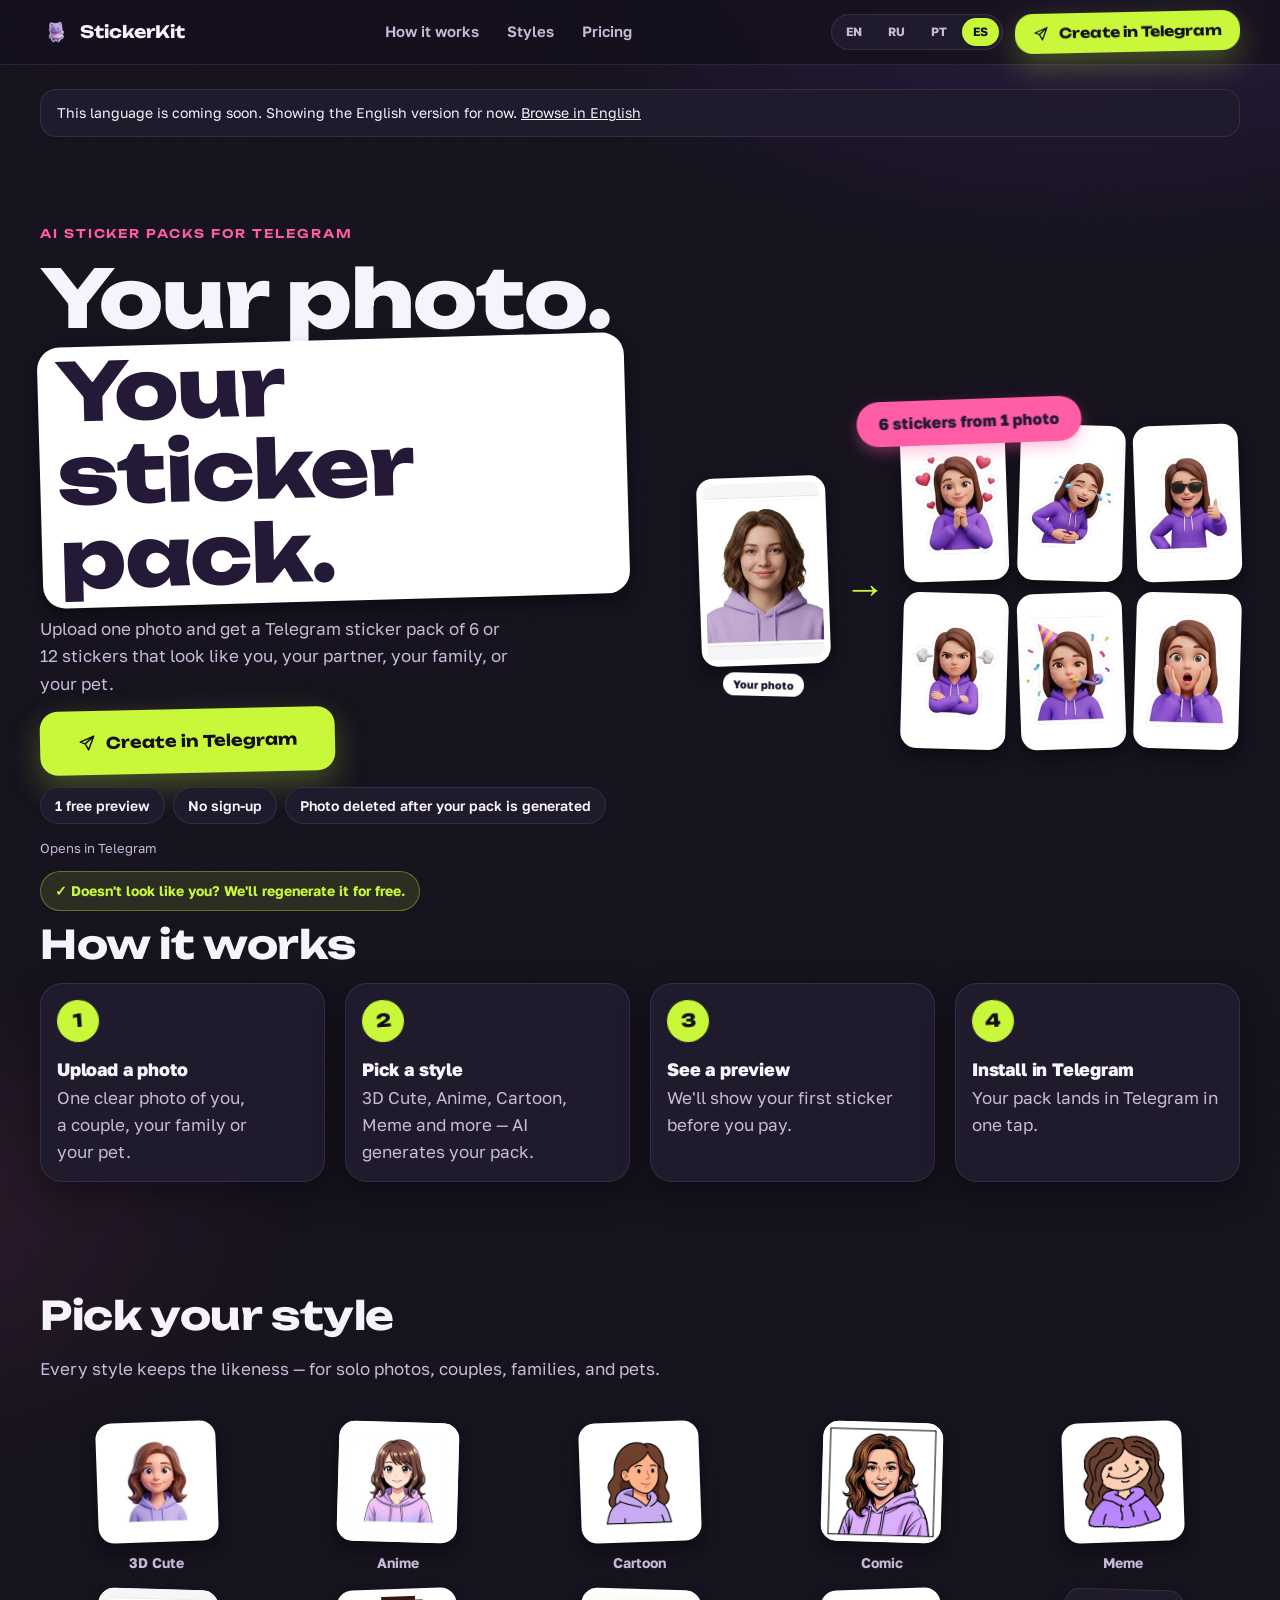
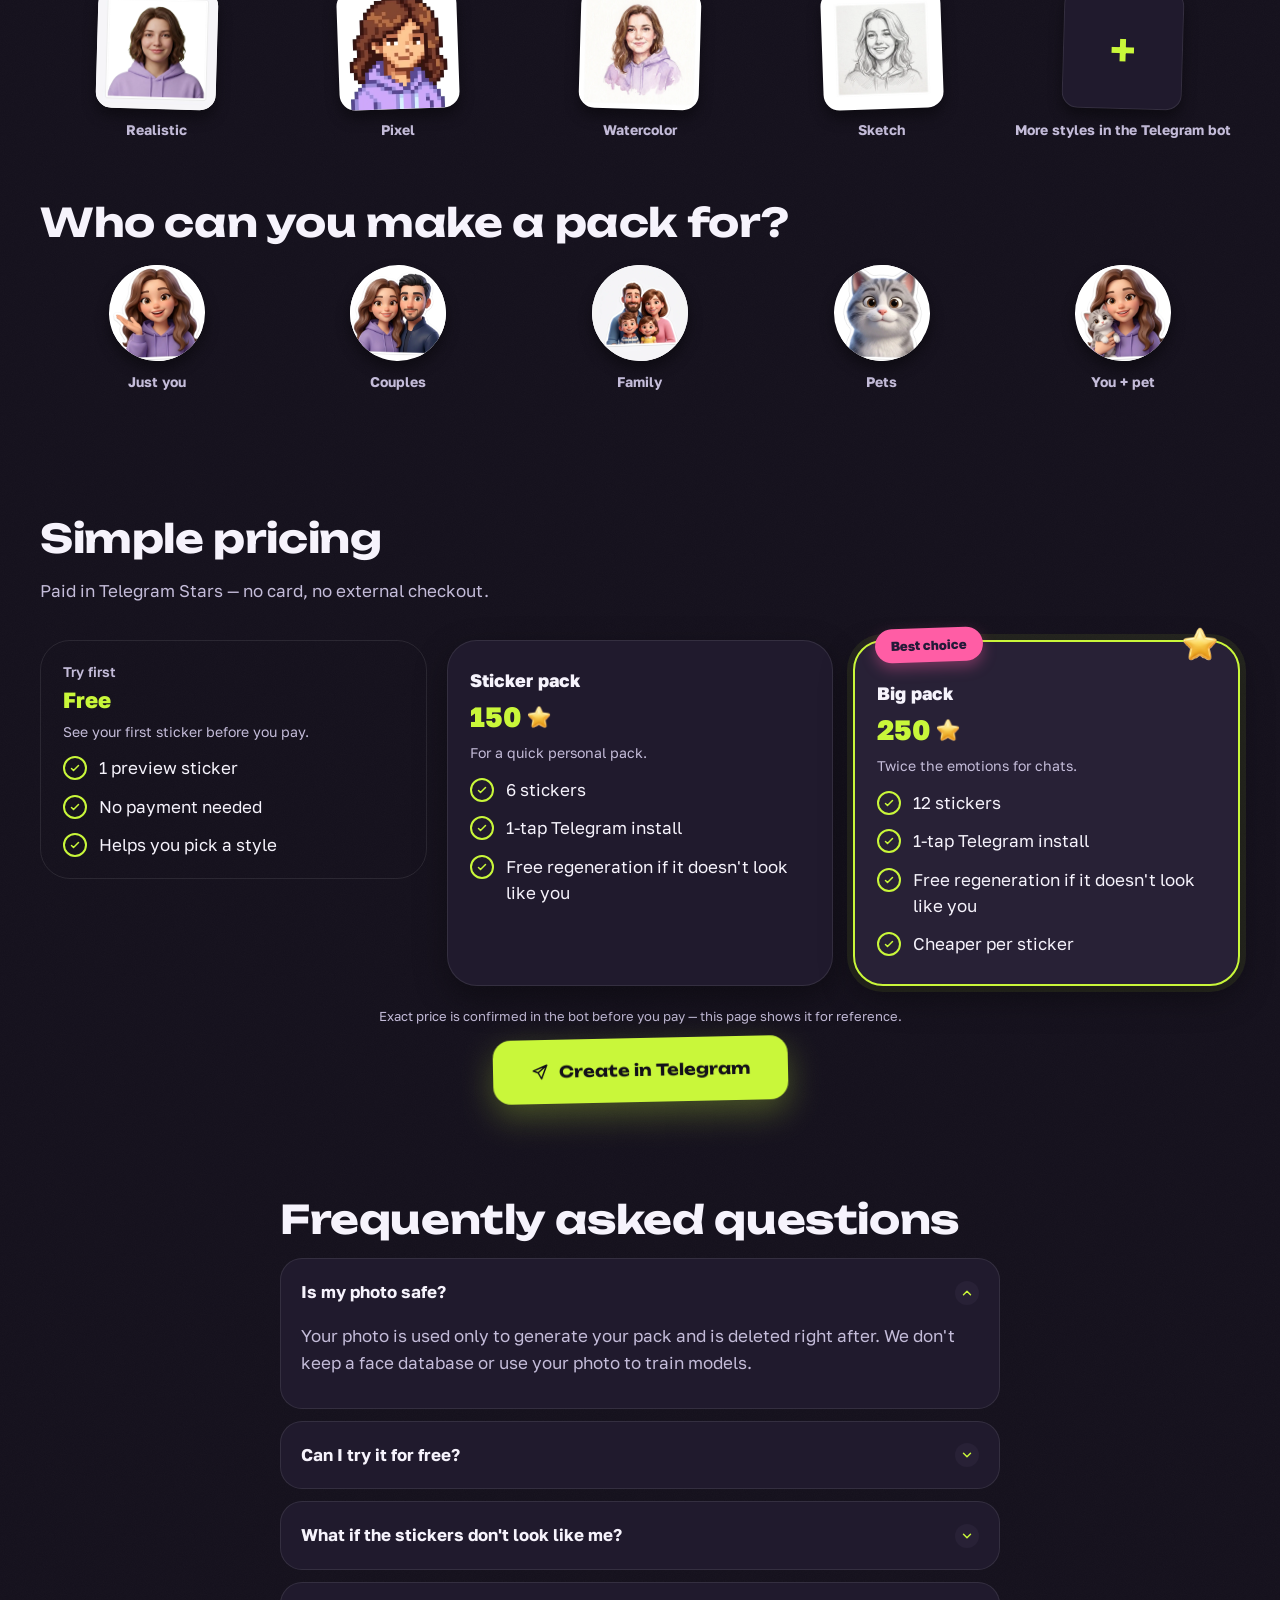
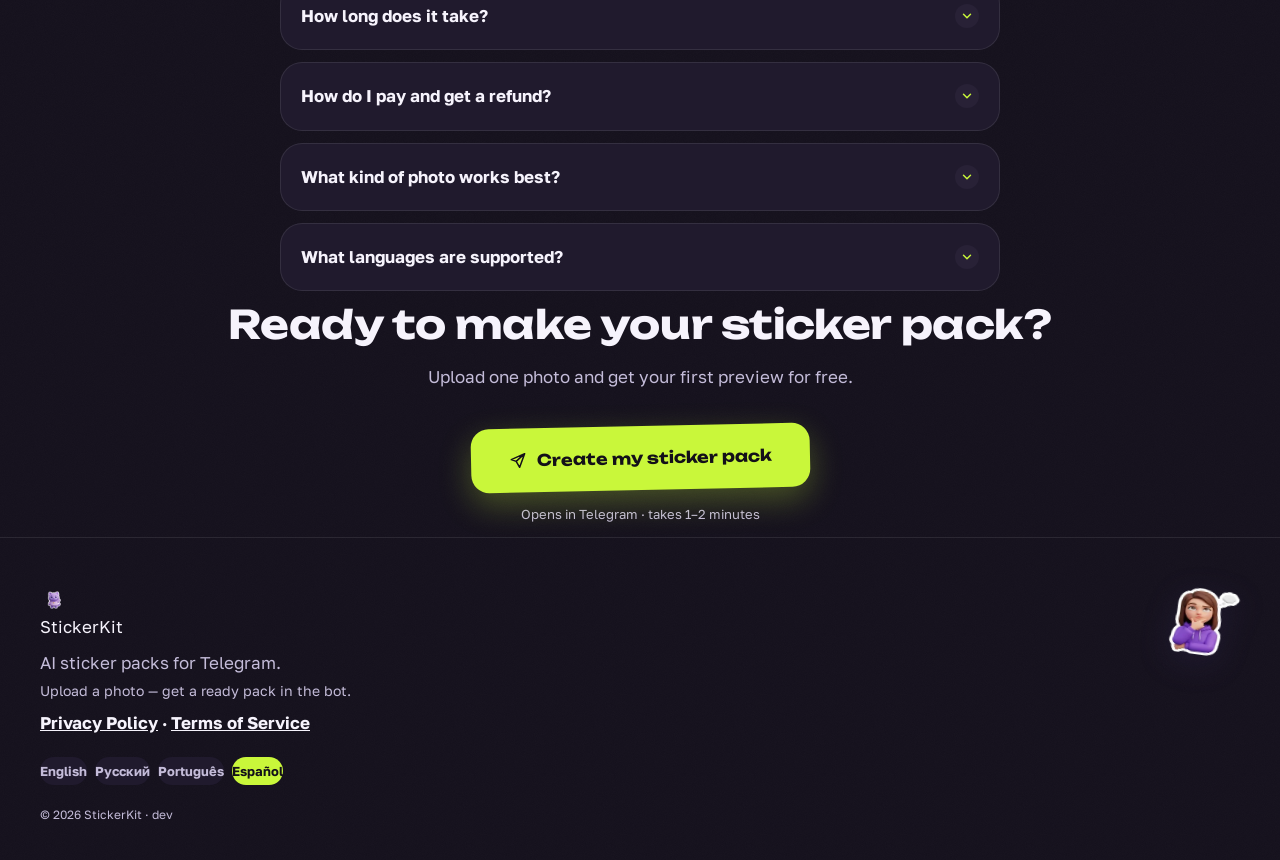
==== commit f2562db6: "deploy: stickerkitapp/stickerkit-landing@6cda2f79537067afd90df3fb140690a5aa483bda" ====
--- a/es/index.html
+++ b/es/index.html
@@ -1 +1 @@
-<!DOCTYPE html><html lang="es"><head><meta charset="utf-8"><meta name="viewport" content="width=device-width, initial-scale=1"><title>StickerKit — turn your photo into a Telegram sticker pack</title><meta name="description" content="Upload one photo and get a personalized sticker pack that actually looks like you — solo, couple, family or pet. Installs into Telegram in one tap."><link rel="canonical" href="https://stickerkit.app/es/"><meta property="og:type" content="website"><meta property="og:title" content="StickerKit — turn your photo into a Telegram sticker pack"><meta property="og:description" content="Upload one photo and get a personalized sticker pack that actually looks like you — solo, couple, family or pet. Installs into Telegram in one tap."><meta property="og:url" content="https://stickerkit.app/es/"><meta name="twitter:card" content="summary"><link rel="stylesheet" href="/_astro/i18n.CtHGcify.css"><link rel="stylesheet" href="/_astro/StickyCta.D8rzgh6x.css"></head><body><header class="site-header" data-astro-cid-nen7h5rs><div class="container site-header__row" data-astro-cid-nen7h5rs><div class="wordmark" data-astro-cid-nen7h5rs><img src="/assets/ui/mascot-cat.webp" width="32" height="32" alt="" loading="eager" data-astro-cid-nen7h5rs>StickerKit</div><nav class="site-nav" aria-label="How it works" data-astro-cid-nen7h5rs><a href="#how-it-works" data-astro-cid-nen7h5rs>How it works</a><a href="#styles" data-astro-cid-nen7h5rs>Styles</a><a href="#pricing" data-astro-cid-nen7h5rs>Pricing</a></nav><div class="site-header__actions" data-astro-cid-nen7h5rs><nav class="lang-switcher-compact" aria-label="Language" data-astro-cid-nen7h5rs><a href="/" class="lang-pill-compact plausible-event-name=Lang+Switch" data-astro-cid-nen7h5rs>EN</a><a href="/ru/" class="lang-pill-compact plausible-event-name=Lang+Switch" data-astro-cid-nen7h5rs>RU</a><a href="/pt/" class="lang-pill-compact plausible-event-name=Lang+Switch" data-astro-cid-nen7h5rs>PT</a><a href="/es/" class="lang-pill-compact plausible-event-name=Lang+Switch lang-pill-compact--active" data-astro-cid-nen7h5rs>ES</a></nav><a href="https://t.me/stickerkit_bot?start=header_es" target="_blank" rel="noopener" class="cta-button cta-button--compact plausible-event-name=Bot+Click plausible-event-src=header" data-astro-cid-nen7h5rs><svg width="16" height="16" viewBox="0 0 24 24" fill="none" aria-hidden="true" data-astro-cid-nen7h5rs><path d="M21 3 3 10.5l6.5 2.5m11.5-10L14 21l-4.5-8m11.5-10L9.5 13" stroke="currentColor" stroke-width="2" stroke-linecap="round" stroke-linejoin="round" data-astro-cid-nen7h5rs></path></svg>Create in Telegram</a></div></div></header><div class="container" style="padding-top: 24px; padding-bottom: 0;"><p class="stub-banner">This language is coming soon. Showing the English version for now. <a href="/">Browse in English</a></p></div><section class="container hero" data-astro-cid-ge2uvauf><div class="hero__copy" data-astro-cid-ge2uvauf><p class="eyebrow reveal" style="animation-delay: 60ms;" data-astro-cid-ge2uvauf>AI sticker packs for Telegram</p><h1 class="reveal" style="animation-delay: 120ms;" data-astro-cid-ge2uvauf>Your photo.<br data-astro-cid-ge2uvauf><span class="headline-sticker" data-astro-cid-ge2uvauf>Your sticker pack.</span></h1><p class="text-muted reveal" style="animation-delay: 180ms; max-width: 46ch;" data-astro-cid-ge2uvauf>Upload one photo and get a Telegram sticker pack of 6 or 12 stickers that look like you, your partner, your family, or your pet.</p><div class="reveal" style="animation-delay: 240ms;" data-astro-cid-ge2uvauf><a href="https://t.me/stickerkit_bot?start=hero_es" target="_blank" rel="noopener" class="cta-button plausible-event-name=Bot+Click plausible-event-src=hero"><svg width="18" height="18" viewBox="0 0 24 24" fill="none" aria-hidden="true"><path d="M21 3 3 10.5l6.5 2.5m11.5-10L14 21l-4.5-8m11.5-10L9.5 13" stroke="currentColor" stroke-width="2" stroke-linecap="round" stroke-linejoin="round"></path></svg>Create in Telegram</a></div><div class="trust-chips reveal" style="animation-delay: 280ms;" data-astro-cid-ge2uvauf><span class="trust-chip" data-astro-cid-ge2uvauf>1 free preview</span><span class="trust-chip" data-astro-cid-ge2uvauf>No sign-up</span><span class="trust-chip" data-astro-cid-ge2uvauf>Photo deleted after your pack is generated</span></div><p class="text-muted reveal" style="animation-delay: 300ms; font-size: 13px; margin-top: 4px;" data-astro-cid-ge2uvauf>Opens in Telegram</p><p class="guarantee-badge reveal" style="animation-delay: 320ms;" data-astro-cid-ge2uvauf>✓ Doesn&#39;t look like you? We&#39;ll regenerate it for free.</p></div><div class="hero__art reveal" style="animation-delay: 160ms;" data-astro-cid-ge2uvauf><div class="proof" data-astro-cid-ge2uvauf><span class="pill-badge proof__badge" data-astro-cid-ge2uvauf>6 stickers from 1 photo</span><div class="proof__row" data-astro-cid-ge2uvauf><div class="proof__source" data-astro-cid-ge2uvauf><div class="tile-shadow proof__photo" data-astro-cid-ge2uvauf><img src="/assets/styles/style-realistic.webp" width="176" height="176" alt="A photo, in the same likeness as the stickers" loading="eager" fetchpriority="high" data-astro-cid-ge2uvauf></div><span class="proof__chip" data-astro-cid-ge2uvauf>Your photo</span></div><span class="proof__arrow" aria-hidden="true" data-astro-cid-ge2uvauf>→</span><div class="proof__grid" aria-hidden="true" data-astro-cid-ge2uvauf><div class="tile-shadow proof__sticker" data-astro-cid-ge2uvauf><img src="/assets/stickers/sticker-01.webp" width="144" height="144" alt="" loading="lazy" data-astro-cid-ge2uvauf></div><div class="tile-shadow proof__sticker" data-astro-cid-ge2uvauf><img src="/assets/stickers/sticker-02.webp" width="144" height="144" alt="" loading="lazy" data-astro-cid-ge2uvauf></div><div class="tile-shadow proof__sticker" data-astro-cid-ge2uvauf><img src="/assets/stickers/sticker-03.webp" width="144" height="144" alt="" loading="lazy" data-astro-cid-ge2uvauf></div><div class="tile-shadow proof__sticker" data-astro-cid-ge2uvauf><img src="/assets/stickers/sticker-06.webp" width="144" height="144" alt="" loading="lazy" data-astro-cid-ge2uvauf></div><div class="tile-shadow proof__sticker" data-astro-cid-ge2uvauf><img src="/assets/stickers/sticker-07.webp" width="144" height="144" alt="" loading="lazy" data-astro-cid-ge2uvauf></div><div class="tile-shadow proof__sticker" data-astro-cid-ge2uvauf><img src="/assets/stickers/sticker-10.webp" width="144" height="144" alt="" loading="lazy" data-astro-cid-ge2uvauf></div></div></div></div></div></section><section class="container" id="how-it-works" data-astro-cid-l43jfdkk><h2 data-astro-cid-l43jfdkk>How it works</h2><div class="grid-4" data-astro-cid-l43jfdkk><div class="card step-card reveal" style="animation-delay: 0ms;" data-astro-cid-l43jfdkk><div class="step-badge" data-astro-cid-l43jfdkk>1</div><h3 class="step-card__title" data-astro-cid-l43jfdkk>Upload a photo</h3><p class="text-muted step-card__desc" data-astro-cid-l43jfdkk>One clear photo of you, a couple, your family or your pet.</p></div><div class="card step-card reveal" style="animation-delay: 80ms;" data-astro-cid-l43jfdkk><div class="step-badge" data-astro-cid-l43jfdkk>2</div><h3 class="step-card__title" data-astro-cid-l43jfdkk>Pick a style</h3><p class="text-muted step-card__desc" data-astro-cid-l43jfdkk>3D Cute, Anime, Cartoon, Meme and more — AI generates your pack.</p></div><div class="card step-card reveal" style="animation-delay: 160ms;" data-astro-cid-l43jfdkk><div class="step-badge" data-astro-cid-l43jfdkk>3</div><h3 class="step-card__title" data-astro-cid-l43jfdkk>See a preview</h3><p class="text-muted step-card__desc" data-astro-cid-l43jfdkk>We&#39;ll show your first sticker before you pay.</p></div><div class="card step-card reveal" style="animation-delay: 240ms;" data-astro-cid-l43jfdkk><div class="step-badge" data-astro-cid-l43jfdkk>4</div><h3 class="step-card__title" data-astro-cid-l43jfdkk>Install in Telegram</h3><p class="text-muted step-card__desc" data-astro-cid-l43jfdkk>Your pack lands in Telegram in one tap.</p></div></div></section><section class="container" id="styles" data-astro-cid-phn37o7r><h2 data-astro-cid-phn37o7r>Pick your style</h2><p class="text-muted section-lede" data-astro-cid-phn37o7r>Every style keeps the likeness — for solo photos, couples, families, and pets.</p><div class="style-grid" data-astro-cid-phn37o7r><figure class="style-tile" data-astro-cid-phn37o7r><span class="style-tile__frame" data-astro-cid-phn37o7r><img src="/assets/styles/style-3d-cute.webp" width="120" height="120" alt="3D Cute style sample sticker" loading="lazy" data-astro-cid-phn37o7r></span><figcaption data-astro-cid-phn37o7r>3D Cute</figcaption></figure><figure class="style-tile" data-astro-cid-phn37o7r><span class="style-tile__frame" data-astro-cid-phn37o7r><img src="/assets/styles/style-anime.webp" width="120" height="120" alt="Anime style sample sticker" loading="lazy" data-astro-cid-phn37o7r></span><figcaption data-astro-cid-phn37o7r>Anime</figcaption></figure><figure class="style-tile" data-astro-cid-phn37o7r><span class="style-tile__frame" data-astro-cid-phn37o7r><img src="/assets/styles/style-cartoon.webp" width="120" height="120" alt="Cartoon style sample sticker" loading="lazy" data-astro-cid-phn37o7r></span><figcaption data-astro-cid-phn37o7r>Cartoon</figcaption></figure><figure class="style-tile" data-astro-cid-phn37o7r><span class="style-tile__frame" data-astro-cid-phn37o7r><img src="/assets/styles/style-comic.webp" width="120" height="120" alt="Comic style sample sticker" loading="lazy" data-astro-cid-phn37o7r></span><figcaption data-astro-cid-phn37o7r>Comic</figcaption></figure><figure class="style-tile" data-astro-cid-phn37o7r><span class="style-tile__frame" data-astro-cid-phn37o7r><img src="/assets/styles/style-meme.webp" width="120" height="120" alt="Meme style sample sticker" loading="lazy" data-astro-cid-phn37o7r></span><figcaption data-astro-cid-phn37o7r>Meme</figcaption></figure><figure class="style-tile" data-astro-cid-phn37o7r><span class="style-tile__frame" data-astro-cid-phn37o7r><img src="/assets/styles/style-realistic.webp" width="120" height="120" alt="Realistic style sample sticker" loading="lazy" data-astro-cid-phn37o7r></span><figcaption data-astro-cid-phn37o7r>Realistic</figcaption></figure><figure class="style-tile" data-astro-cid-phn37o7r><span class="style-tile__frame" data-astro-cid-phn37o7r><img src="/assets/styles/style-pixel.webp" width="120" height="120" alt="Pixel style sample sticker" loading="lazy" data-astro-cid-phn37o7r></span><figcaption data-astro-cid-phn37o7r>Pixel</figcaption></figure><figure class="style-tile" data-astro-cid-phn37o7r><span class="style-tile__frame" data-astro-cid-phn37o7r><img src="/assets/styles/style-watercolor.webp" width="120" height="120" alt="Watercolor style sample sticker" loading="lazy" data-astro-cid-phn37o7r></span><figcaption data-astro-cid-phn37o7r>Watercolor</figcaption></figure><figure class="style-tile" data-astro-cid-phn37o7r><span class="style-tile__frame" data-astro-cid-phn37o7r><img src="/assets/styles/style-sketch.webp" width="120" height="120" alt="Sketch style sample sticker" loading="lazy" data-astro-cid-phn37o7r></span><figcaption data-astro-cid-phn37o7r>Sketch</figcaption></figure><a class="style-tile style-tile--more" href="https://t.me/stickerkit_bot?start=styles_es" target="_blank" rel="noopener" data-astro-cid-phn37o7r><span class="style-tile__frame style-tile__frame--more" aria-hidden="true" data-astro-cid-phn37o7r>+</span><span class="style-tile__caption" data-astro-cid-phn37o7r>More styles in the Telegram bot</span></a></div><h2 style="margin-top: 48px;" data-astro-cid-phn37o7r>Who can you make a pack for?</h2><div class="style-grid style-grid--subjects" data-astro-cid-phn37o7r><figure class="style-tile style-tile--sm" data-astro-cid-phn37o7r><span class="style-tile__frame style-tile__frame--round" data-astro-cid-phn37o7r><img src="/assets/subjects/subject-single.webp" width="96" height="96" alt="Just you sticker pack example" loading="lazy" data-astro-cid-phn37o7r></span><figcaption data-astro-cid-phn37o7r>Just you</figcaption></figure><figure class="style-tile style-tile--sm" data-astro-cid-phn37o7r><span class="style-tile__frame style-tile__frame--round" data-astro-cid-phn37o7r><img src="/assets/subjects/subject-couple.webp" width="96" height="96" alt="Couples sticker pack example" loading="lazy" data-astro-cid-phn37o7r></span><figcaption data-astro-cid-phn37o7r>Couples</figcaption></figure><figure class="style-tile style-tile--sm" data-astro-cid-phn37o7r><span class="style-tile__frame style-tile__frame--round" data-astro-cid-phn37o7r><img src="/assets/subjects/subject-family.webp" width="96" height="96" alt="Family sticker pack example" loading="lazy" data-astro-cid-phn37o7r></span><figcaption data-astro-cid-phn37o7r>Family</figcaption></figure><figure class="style-tile style-tile--sm" data-astro-cid-phn37o7r><span class="style-tile__frame style-tile__frame--round" data-astro-cid-phn37o7r><img src="/assets/subjects/subject-pet.webp" width="96" height="96" alt="Pets sticker pack example" loading="lazy" data-astro-cid-phn37o7r></span><figcaption data-astro-cid-phn37o7r>Pets</figcaption></figure><figure class="style-tile style-tile--sm" data-astro-cid-phn37o7r><span class="style-tile__frame style-tile__frame--round" data-astro-cid-phn37o7r><img src="/assets/subjects/subject-with_pet.webp" width="96" height="96" alt="You + pet sticker pack example" loading="lazy" data-astro-cid-phn37o7r></span><figcaption data-astro-cid-phn37o7r>You + pet</figcaption></figure></div></section><section class="container" id="pricing" data-astro-cid-htruwgye><h2 data-astro-cid-htruwgye>Simple pricing</h2><p class="text-muted section-lede" data-astro-cid-htruwgye>Paid in Telegram Stars — no card, no external checkout.</p><div class="grid-3" data-astro-cid-htruwgye><div class="plan-card reveal plan-card--try" style="animation-delay: 0ms;" data-astro-cid-htruwgye><p style="font-family: var(--font-body); font-weight: 600; font-size: 14px; margin: 0 0 0; color: var(--text-muted);" data-astro-cid-htruwgye>Try first</p><p class="plan-price" style="font-size: 22px; font-weight: 800; color: var(--acid); margin-bottom: 4px;" data-astro-cid-htruwgye>Free</p><p class="text-muted" style="font-size: 14px;" data-astro-cid-htruwgye>See your first sticker before you pay.</p><ul class="check-list" data-astro-cid-htruwgye><li data-astro-cid-htruwgye><span class="check-icon" aria-hidden="true" data-astro-cid-htruwgye><svg width="12" height="12" viewBox="0 0 24 24" fill="none" data-astro-cid-htruwgye><path d="M5 13l4 4L19 7" stroke="currentColor" stroke-width="3" stroke-linecap="round" stroke-linejoin="round" data-astro-cid-htruwgye></path></svg></span><span data-astro-cid-htruwgye>1 preview sticker</span></li><li data-astro-cid-htruwgye><span class="check-icon" aria-hidden="true" data-astro-cid-htruwgye><svg width="12" height="12" viewBox="0 0 24 24" fill="none" data-astro-cid-htruwgye><path d="M5 13l4 4L19 7" stroke="currentColor" stroke-width="3" stroke-linecap="round" stroke-linejoin="round" data-astro-cid-htruwgye></path></svg></span><span data-astro-cid-htruwgye>No payment needed</span></li><li data-astro-cid-htruwgye><span class="check-icon" aria-hidden="true" data-astro-cid-htruwgye><svg width="12" height="12" viewBox="0 0 24 24" fill="none" data-astro-cid-htruwgye><path d="M5 13l4 4L19 7" stroke="currentColor" stroke-width="3" stroke-linecap="round" stroke-linejoin="round" data-astro-cid-htruwgye></path></svg></span><span data-astro-cid-htruwgye>Helps you pick a style</span></li></ul></div><div class="plan-card reveal" style="animation-delay: 90ms;" data-astro-cid-htruwgye><p style="font-family: var(--font-body); font-weight: 800; font-size: 18px; margin: 0 0 0; color: var(--text);" data-astro-cid-htruwgye>Sticker pack</p><p class="plan-price" style="font-size: 28px; font-weight: 800; color: var(--acid); margin-bottom: 4px;" data-astro-cid-htruwgye>150<img src="/assets/ui/star.webp" width="24" height="24" alt="Stars" class="plan-price__star" loading="lazy" data-astro-cid-htruwgye></p><p class="text-muted" style="font-size: 14px;" data-astro-cid-htruwgye>For a quick personal pack.</p><ul class="check-list" data-astro-cid-htruwgye><li data-astro-cid-htruwgye><span class="check-icon" aria-hidden="true" data-astro-cid-htruwgye><svg width="12" height="12" viewBox="0 0 24 24" fill="none" data-astro-cid-htruwgye><path d="M5 13l4 4L19 7" stroke="currentColor" stroke-width="3" stroke-linecap="round" stroke-linejoin="round" data-astro-cid-htruwgye></path></svg></span><span data-astro-cid-htruwgye>6 stickers</span></li><li data-astro-cid-htruwgye><span class="check-icon" aria-hidden="true" data-astro-cid-htruwgye><svg width="12" height="12" viewBox="0 0 24 24" fill="none" data-astro-cid-htruwgye><path d="M5 13l4 4L19 7" stroke="currentColor" stroke-width="3" stroke-linecap="round" stroke-linejoin="round" data-astro-cid-htruwgye></path></svg></span><span data-astro-cid-htruwgye>1-tap Telegram install</span></li><li data-astro-cid-htruwgye><span class="check-icon" aria-hidden="true" data-astro-cid-htruwgye><svg width="12" height="12" viewBox="0 0 24 24" fill="none" data-astro-cid-htruwgye><path d="M5 13l4 4L19 7" stroke="currentColor" stroke-width="3" stroke-linecap="round" stroke-linejoin="round" data-astro-cid-htruwgye></path></svg></span><span data-astro-cid-htruwgye>Free regeneration if it doesn&#39;t look like you</span></li></ul></div><div class="plan-card reveal plan-card--featured" style="animation-delay: 180ms;" data-astro-cid-htruwgye><img src="/assets/ui/star.webp" width="36" height="36" alt="" class="plan-card__badge" loading="lazy" data-astro-cid-htruwgye><span class="pill-badge" style="position: absolute; top: -14px; left: 20px;" data-astro-cid-htruwgye>Best choice</span><p style="font-family: var(--font-body); font-weight: 800; font-size: 18px; margin: 12px 0 0; color: var(--text);" data-astro-cid-htruwgye>Big pack</p><p class="plan-price" style="font-size: 28px; font-weight: 800; color: var(--acid); margin-bottom: 4px;" data-astro-cid-htruwgye>250<img src="/assets/ui/star.webp" width="24" height="24" alt="Stars" class="plan-price__star" loading="lazy" data-astro-cid-htruwgye></p><p class="text-muted" style="font-size: 14px;" data-astro-cid-htruwgye>Twice the emotions for chats.</p><ul class="check-list" data-astro-cid-htruwgye><li data-astro-cid-htruwgye><span class="check-icon" aria-hidden="true" data-astro-cid-htruwgye><svg width="12" height="12" viewBox="0 0 24 24" fill="none" data-astro-cid-htruwgye><path d="M5 13l4 4L19 7" stroke="currentColor" stroke-width="3" stroke-linecap="round" stroke-linejoin="round" data-astro-cid-htruwgye></path></svg></span><span data-astro-cid-htruwgye>12 stickers</span></li><li data-astro-cid-htruwgye><span class="check-icon" aria-hidden="true" data-astro-cid-htruwgye><svg width="12" height="12" viewBox="0 0 24 24" fill="none" data-astro-cid-htruwgye><path d="M5 13l4 4L19 7" stroke="currentColor" stroke-width="3" stroke-linecap="round" stroke-linejoin="round" data-astro-cid-htruwgye></path></svg></span><span data-astro-cid-htruwgye>1-tap Telegram install</span></li><li data-astro-cid-htruwgye><span class="check-icon" aria-hidden="true" data-astro-cid-htruwgye><svg width="12" height="12" viewBox="0 0 24 24" fill="none" data-astro-cid-htruwgye><path d="M5 13l4 4L19 7" stroke="currentColor" stroke-width="3" stroke-linecap="round" stroke-linejoin="round" data-astro-cid-htruwgye></path></svg></span><span data-astro-cid-htruwgye>Free regeneration if it doesn&#39;t look like you</span></li><li data-astro-cid-htruwgye><span class="check-icon" aria-hidden="true" data-astro-cid-htruwgye><svg width="12" height="12" viewBox="0 0 24 24" fill="none" data-astro-cid-htruwgye><path d="M5 13l4 4L19 7" stroke="currentColor" stroke-width="3" stroke-linecap="round" stroke-linejoin="round" data-astro-cid-htruwgye></path></svg></span><span data-astro-cid-htruwgye>Cheaper per sticker</span></li></ul></div></div><p class="text-muted" style="font-size: 13px; margin-top: 20px; text-align: center;" data-astro-cid-htruwgye>Exact price is confirmed in the bot before you pay — this page shows it for reference.</p><div style="display: flex; justify-content: center; margin-top: 8px;" data-astro-cid-htruwgye><a href="https://t.me/stickerkit_bot?start=pricing_es" target="_blank" rel="noopener" class="cta-button plausible-event-name=Bot+Click plausible-event-src=pricing"><svg width="18" height="18" viewBox="0 0 24 24" fill="none" aria-hidden="true"><path d="M21 3 3 10.5l6.5 2.5m11.5-10L14 21l-4.5-8m11.5-10L9.5 13" stroke="currentColor" stroke-width="2" stroke-linecap="round" stroke-linejoin="round"></path></svg>Create in Telegram</a></div></section><section class="container" id="faq"><div class="prose"><h2>Frequently asked questions</h2><details class="faq-item reveal" style="animation-delay: 0ms;" open><summary class="plausible-event-name=FAQ+Open">Is my photo safe?</summary><p class="text-muted">Your photo is used only to generate your pack and is deleted right after. We don&#39;t keep a face database or use your photo to train models.</p></details><details class="faq-item reveal" style="animation-delay: 40ms;"><summary class="plausible-event-name=FAQ+Open">Can I try it for free?</summary><p class="text-muted">Yes: the first preview sticker is free — upload a photo, pick a style, and see the result before you pay.</p></details><details class="faq-item reveal" style="animation-delay: 80ms;"><summary class="plausible-event-name=FAQ+Open">What if the stickers don&#39;t look like me?</summary><p class="text-muted">We&#39;ll regenerate your pack for free if it doesn&#39;t look like you — no extra charge.</p></details><details class="faq-item reveal" style="animation-delay: 120ms;"><summary class="plausible-event-name=FAQ+Open">How long does it take?</summary><p class="text-muted">A couple of minutes from photo to finished pack, right inside the Telegram chat.</p></details><details class="faq-item reveal" style="animation-delay: 160ms;"><summary class="plausible-event-name=FAQ+Open">How do I pay and get a refund?</summary><p class="text-muted">Payment is handled entirely by Telegram Stars inside the bot. For refunds or payment issues, use /paysupport in the chat.</p></details><details class="faq-item reveal" style="animation-delay: 200ms;"><summary class="plausible-event-name=FAQ+Open">What kind of photo works best?</summary><p class="text-muted">A clear photo of the face in good light, without heavy filters, dark sunglasses, or things covering the face. For a couple or family, make sure every face is clearly visible.</p></details><details class="faq-item reveal" style="animation-delay: 240ms;"><summary class="plausible-event-name=FAQ+Open">What languages are supported?</summary><p class="text-muted">English and Russian today, with Portuguese and Spanish on the way.</p></details></div></section><section class="container final-cta" data-astro-cid-blvy5prr><h2 data-astro-cid-blvy5prr>Ready to make your sticker pack?</h2><p class="text-muted section-lede" style="margin-left: auto; margin-right: auto;" data-astro-cid-blvy5prr>Upload one photo and get your first preview for free.</p><a href="https://t.me/stickerkit_bot?start=final_es" target="_blank" rel="noopener" class="cta-button plausible-event-name=Bot+Click plausible-event-src=final"><svg width="18" height="18" viewBox="0 0 24 24" fill="none" aria-hidden="true"><path d="M21 3 3 10.5l6.5 2.5m11.5-10L14 21l-4.5-8m11.5-10L9.5 13" stroke="currentColor" stroke-width="2" stroke-linecap="round" stroke-linejoin="round"></path></svg>Create my sticker pack</a><p class="text-muted" style="font-size: 13px; margin-top: 14px;" data-astro-cid-blvy5prr>Opens in Telegram · takes 1–2 minutes</p></section><footer class="site-footer" data-astro-cid-jo6i4kqk><div class="container site-footer__row" data-astro-cid-jo6i4kqk><div class="site-footer__brand" data-astro-cid-jo6i4kqk><div class="wordmark" data-astro-cid-jo6i4kqk><img src="/assets/ui/mascot-cat.webp" width="28" height="28" alt="" loading="lazy" data-astro-cid-jo6i4kqk>StickerKit</div><p class="text-muted" style="margin: 8px 0 4px;" data-astro-cid-jo6i4kqk>AI sticker packs for Telegram.</p><p class="text-muted" style="margin: 0 0 4px; font-size: 14px;" data-astro-cid-jo6i4kqk>Upload a photo — get a ready pack in the bot.</p></div><img src="/assets/stickers/sticker-04.webp" width="72" height="72" alt="" loading="lazy" class="site-footer__sticker" data-astro-cid-jo6i4kqk></div><div class="container" data-astro-cid-jo6i4kqk><p style="font-weight: 700;" data-astro-cid-jo6i4kqk><a href="/es/privacy" data-astro-cid-jo6i4kqk>Privacy Policy</a> · <a href="/es/terms" data-astro-cid-jo6i4kqk>Terms of Service</a></p><nav aria-label="Language" class="lang-switcher" data-astro-cid-jo6i4kqk><a href="/" class="lang-pill" data-astro-cid-jo6i4kqk>English</a><a href="/ru/" class="lang-pill" data-astro-cid-jo6i4kqk>Русский</a><a href="/pt/" class="lang-pill" data-astro-cid-jo6i4kqk>Português</a><a href="/es/" class="lang-pill lang-pill--active" data-astro-cid-jo6i4kqk>Español</a></nav><p class="text-muted" style="font-size: 12px; margin-top: 20px;" data-astro-cid-jo6i4kqk>© 2026 StickerKit · <span title="build" data-astro-cid-jo6i4kqk>dev</span></p></div></footer><div class="sticky-cta"><a href="https://t.me/stickerkit_bot?start=sticky_es" target="_blank" rel="noopener" class="cta-button cta-button--block plausible-event-name=Bot+Click plausible-event-src=sticky"><svg width="18" height="18" viewBox="0 0 24 24" fill="none" aria-hidden="true"><path d="M21 3 3 10.5l6.5 2.5m11.5-10L14 21l-4.5-8m11.5-10L9.5 13" stroke="currentColor" stroke-width="2" stroke-linecap="round" stroke-linejoin="round"></path></svg>Create in Telegram</a></div></body></html>+<!DOCTYPE html><html lang="es"><head><meta charset="utf-8"><meta name="viewport" content="width=device-width, initial-scale=1"><title>StickerKit — turn your photo into a Telegram sticker pack</title><meta name="description" content="Upload one photo and get a personalized sticker pack that actually looks like you — solo, couple, family or pet. Installs into Telegram in one tap."><link rel="canonical" href="https://stickerkit.app/es/"><meta property="og:type" content="website"><meta property="og:title" content="StickerKit — turn your photo into a Telegram sticker pack"><meta property="og:description" content="Upload one photo and get a personalized sticker pack that actually looks like you — solo, couple, family or pet. Installs into Telegram in one tap."><meta property="og:url" content="https://stickerkit.app/es/"><meta name="twitter:card" content="summary"><link rel="stylesheet" href="/_astro/i18n.BMt0m_6e.css"><link rel="stylesheet" href="/_astro/StickyCta.D8rzgh6x.css"></head><body><header class="site-header" data-astro-cid-nen7h5rs><div class="container site-header__row" data-astro-cid-nen7h5rs><div class="wordmark" data-astro-cid-nen7h5rs><img src="/assets/ui/mascot-cat.webp" width="32" height="32" alt="" loading="eager" data-astro-cid-nen7h5rs>StickerKit</div><nav class="site-nav" aria-label="Main navigation" data-astro-cid-nen7h5rs><a href="#how-it-works" data-astro-cid-nen7h5rs>How it works</a><a href="#styles" data-astro-cid-nen7h5rs>Styles</a><a href="#pricing" data-astro-cid-nen7h5rs>Pricing</a></nav><div class="site-header__actions" data-astro-cid-nen7h5rs><nav class="lang-switcher-compact" aria-label="Language" data-astro-cid-nen7h5rs><a href="/" class="lang-pill-compact plausible-event-name=Lang+Switch" data-astro-cid-nen7h5rs>EN</a><a href="/ru/" class="lang-pill-compact plausible-event-name=Lang+Switch" data-astro-cid-nen7h5rs>RU</a><a href="/pt/" class="lang-pill-compact plausible-event-name=Lang+Switch" data-astro-cid-nen7h5rs>PT</a><a href="/es/" class="lang-pill-compact plausible-event-name=Lang+Switch lang-pill-compact--active" data-astro-cid-nen7h5rs>ES</a></nav><a href="https://t.me/stickerkit_bot?start=header_es" target="_blank" rel="noopener" class="cta-button cta-button--compact plausible-event-name=Bot+Click plausible-event-src=header" data-astro-cid-nen7h5rs><svg width="16" height="16" viewBox="0 0 24 24" fill="none" aria-hidden="true" data-astro-cid-nen7h5rs><path d="M21 3 3 10.5l6.5 2.5m11.5-10L14 21l-4.5-8m11.5-10L9.5 13" stroke="currentColor" stroke-width="2" stroke-linecap="round" stroke-linejoin="round" data-astro-cid-nen7h5rs></path></svg>Create in Telegram</a></div></div></header><div class="container" style="padding-top: 24px; padding-bottom: 0;"><p class="stub-banner">This language is coming soon. Showing the English version for now. <a href="/">Browse in English</a></p></div><section class="container hero" data-astro-cid-ge2uvauf><div class="hero__copy" data-astro-cid-ge2uvauf><p class="eyebrow reveal" style="animation-delay: 60ms;" data-astro-cid-ge2uvauf>AI sticker packs for Telegram</p><h1 class="reveal" style="animation-delay: 120ms;" data-astro-cid-ge2uvauf>Your photo.<br data-astro-cid-ge2uvauf><span class="headline-sticker" data-astro-cid-ge2uvauf>Your sticker pack.</span></h1><p class="text-muted reveal" style="animation-delay: 180ms; max-width: 46ch;" data-astro-cid-ge2uvauf>Upload one photo and get a Telegram sticker pack of 6 or 12 stickers that look like you, your partner, your family, or your pet.</p><div class="reveal" style="animation-delay: 240ms;" data-astro-cid-ge2uvauf><a href="https://t.me/stickerkit_bot?start=hero_es" target="_blank" rel="noopener" class="cta-button plausible-event-name=Bot+Click plausible-event-src=hero"><svg width="18" height="18" viewBox="0 0 24 24" fill="none" aria-hidden="true"><path d="M21 3 3 10.5l6.5 2.5m11.5-10L14 21l-4.5-8m11.5-10L9.5 13" stroke="currentColor" stroke-width="2" stroke-linecap="round" stroke-linejoin="round"></path></svg>Create in Telegram</a></div><div class="trust-chips reveal" style="animation-delay: 280ms;" data-astro-cid-ge2uvauf><span class="trust-chip" data-astro-cid-ge2uvauf>1 free preview</span><span class="trust-chip" data-astro-cid-ge2uvauf>No sign-up</span><span class="trust-chip" data-astro-cid-ge2uvauf>Photo deleted after your pack is generated</span></div><p class="text-muted reveal" style="animation-delay: 300ms; font-size: 13px; margin-top: 4px;" data-astro-cid-ge2uvauf>Opens in Telegram</p><p class="guarantee-badge reveal" style="animation-delay: 320ms;" data-astro-cid-ge2uvauf>✓ Doesn&#39;t look like you? We&#39;ll regenerate it for free.</p></div><div class="hero__art reveal" style="animation-delay: 160ms;" data-astro-cid-ge2uvauf><div class="proof" data-astro-cid-ge2uvauf><span class="pill-badge proof__badge" data-astro-cid-ge2uvauf>6 stickers from 1 photo</span><div class="proof__row" data-astro-cid-ge2uvauf><div class="proof__source" data-astro-cid-ge2uvauf><div class="tile-shadow proof__photo" data-astro-cid-ge2uvauf><img src="/assets/styles/style-realistic.webp" width="176" height="176" alt="A photo, in the same likeness as the stickers" loading="eager" fetchpriority="high" data-astro-cid-ge2uvauf></div><span class="proof__chip" data-astro-cid-ge2uvauf>Your photo</span></div><span class="proof__arrow" aria-hidden="true" data-astro-cid-ge2uvauf>→</span><div class="proof__grid" aria-hidden="true" data-astro-cid-ge2uvauf><div class="tile-shadow proof__sticker" data-astro-cid-ge2uvauf><img src="/assets/stickers/sticker-01.webp" width="144" height="144" alt="" loading="lazy" data-astro-cid-ge2uvauf></div><div class="tile-shadow proof__sticker" data-astro-cid-ge2uvauf><img src="/assets/stickers/sticker-02.webp" width="144" height="144" alt="" loading="lazy" data-astro-cid-ge2uvauf></div><div class="tile-shadow proof__sticker" data-astro-cid-ge2uvauf><img src="/assets/stickers/sticker-03.webp" width="144" height="144" alt="" loading="lazy" data-astro-cid-ge2uvauf></div><div class="tile-shadow proof__sticker" data-astro-cid-ge2uvauf><img src="/assets/stickers/sticker-06.webp" width="144" height="144" alt="" loading="lazy" data-astro-cid-ge2uvauf></div><div class="tile-shadow proof__sticker" data-astro-cid-ge2uvauf><img src="/assets/stickers/sticker-07.webp" width="144" height="144" alt="" loading="lazy" data-astro-cid-ge2uvauf></div><div class="tile-shadow proof__sticker" data-astro-cid-ge2uvauf><img src="/assets/stickers/sticker-10.webp" width="144" height="144" alt="" loading="lazy" data-astro-cid-ge2uvauf></div></div></div></div></div></section><section class="container" id="how-it-works" data-astro-cid-l43jfdkk><h2 data-astro-cid-l43jfdkk>How it works</h2><div class="grid-4" data-astro-cid-l43jfdkk><div class="card step-card reveal" style="animation-delay: 0ms;" data-astro-cid-l43jfdkk><div class="step-badge" data-astro-cid-l43jfdkk>1</div><h3 class="step-card__title" data-astro-cid-l43jfdkk>Upload a photo</h3><p class="text-muted step-card__desc" data-astro-cid-l43jfdkk>One clear photo of you, a couple, your family or your pet.</p></div><div class="card step-card reveal" style="animation-delay: 80ms;" data-astro-cid-l43jfdkk><div class="step-badge" data-astro-cid-l43jfdkk>2</div><h3 class="step-card__title" data-astro-cid-l43jfdkk>Pick a style</h3><p class="text-muted step-card__desc" data-astro-cid-l43jfdkk>3D Cute, Anime, Cartoon, Meme and more — AI generates your pack.</p></div><div class="card step-card reveal" style="animation-delay: 160ms;" data-astro-cid-l43jfdkk><div class="step-badge" data-astro-cid-l43jfdkk>3</div><h3 class="step-card__title" data-astro-cid-l43jfdkk>See a preview</h3><p class="text-muted step-card__desc" data-astro-cid-l43jfdkk>We&#39;ll show your first sticker before you pay.</p></div><div class="card step-card reveal" style="animation-delay: 240ms;" data-astro-cid-l43jfdkk><div class="step-badge" data-astro-cid-l43jfdkk>4</div><h3 class="step-card__title" data-astro-cid-l43jfdkk>Install in Telegram</h3><p class="text-muted step-card__desc" data-astro-cid-l43jfdkk>Your pack lands in Telegram in one tap.</p></div></div></section><section class="container" id="styles" data-astro-cid-phn37o7r><h2 data-astro-cid-phn37o7r>Pick your style</h2><p class="text-muted section-lede" data-astro-cid-phn37o7r>Every style keeps the likeness — for solo photos, couples, families, and pets.</p><div class="style-grid" data-astro-cid-phn37o7r><figure class="style-tile" data-astro-cid-phn37o7r><span class="style-tile__frame" data-astro-cid-phn37o7r><img src="/assets/styles/style-3d-cute.webp" width="120" height="120" alt="3D Cute style sample sticker" loading="lazy" data-astro-cid-phn37o7r></span><figcaption data-astro-cid-phn37o7r>3D Cute</figcaption></figure><figure class="style-tile" data-astro-cid-phn37o7r><span class="style-tile__frame" data-astro-cid-phn37o7r><img src="/assets/styles/style-anime.webp" width="120" height="120" alt="Anime style sample sticker" loading="lazy" data-astro-cid-phn37o7r></span><figcaption data-astro-cid-phn37o7r>Anime</figcaption></figure><figure class="style-tile" data-astro-cid-phn37o7r><span class="style-tile__frame" data-astro-cid-phn37o7r><img src="/assets/styles/style-cartoon.webp" width="120" height="120" alt="Cartoon style sample sticker" loading="lazy" data-astro-cid-phn37o7r></span><figcaption data-astro-cid-phn37o7r>Cartoon</figcaption></figure><figure class="style-tile" data-astro-cid-phn37o7r><span class="style-tile__frame" data-astro-cid-phn37o7r><img src="/assets/styles/style-comic.webp" width="120" height="120" alt="Comic style sample sticker" loading="lazy" data-astro-cid-phn37o7r></span><figcaption data-astro-cid-phn37o7r>Comic</figcaption></figure><figure class="style-tile" data-astro-cid-phn37o7r><span class="style-tile__frame" data-astro-cid-phn37o7r><img src="/assets/styles/style-meme.webp" width="120" height="120" alt="Meme style sample sticker" loading="lazy" data-astro-cid-phn37o7r></span><figcaption data-astro-cid-phn37o7r>Meme</figcaption></figure><figure class="style-tile" data-astro-cid-phn37o7r><span class="style-tile__frame" data-astro-cid-phn37o7r><img src="/assets/styles/style-realistic.webp" width="120" height="120" alt="Realistic style sample sticker" loading="lazy" data-astro-cid-phn37o7r></span><figcaption data-astro-cid-phn37o7r>Realistic</figcaption></figure><figure class="style-tile" data-astro-cid-phn37o7r><span class="style-tile__frame" data-astro-cid-phn37o7r><img src="/assets/styles/style-pixel.webp" width="120" height="120" alt="Pixel style sample sticker" loading="lazy" data-astro-cid-phn37o7r></span><figcaption data-astro-cid-phn37o7r>Pixel</figcaption></figure><figure class="style-tile" data-astro-cid-phn37o7r><span class="style-tile__frame" data-astro-cid-phn37o7r><img src="/assets/styles/style-watercolor.webp" width="120" height="120" alt="Watercolor style sample sticker" loading="lazy" data-astro-cid-phn37o7r></span><figcaption data-astro-cid-phn37o7r>Watercolor</figcaption></figure><figure class="style-tile" data-astro-cid-phn37o7r><span class="style-tile__frame" data-astro-cid-phn37o7r><img src="/assets/styles/style-sketch.webp" width="120" height="120" alt="Sketch style sample sticker" loading="lazy" data-astro-cid-phn37o7r></span><figcaption data-astro-cid-phn37o7r>Sketch</figcaption></figure><a class="style-tile style-tile--more" href="https://t.me/stickerkit_bot?start=styles_es" target="_blank" rel="noopener" data-astro-cid-phn37o7r><span class="style-tile__frame style-tile__frame--more" aria-hidden="true" data-astro-cid-phn37o7r>+</span><span class="style-tile__caption" data-astro-cid-phn37o7r>More styles in the Telegram bot</span></a></div><h2 style="margin-top: 48px;" data-astro-cid-phn37o7r>Who can you make a pack for?</h2><div class="style-grid style-grid--subjects" data-astro-cid-phn37o7r><figure class="style-tile style-tile--sm" data-astro-cid-phn37o7r><span class="style-tile__frame style-tile__frame--round" data-astro-cid-phn37o7r><img src="/assets/subjects/subject-single.webp" width="96" height="96" alt="Just you sticker pack example" loading="lazy" data-astro-cid-phn37o7r></span><figcaption data-astro-cid-phn37o7r>Just you</figcaption></figure><figure class="style-tile style-tile--sm" data-astro-cid-phn37o7r><span class="style-tile__frame style-tile__frame--round" data-astro-cid-phn37o7r><img src="/assets/subjects/subject-couple.webp" width="96" height="96" alt="Couples sticker pack example" loading="lazy" data-astro-cid-phn37o7r></span><figcaption data-astro-cid-phn37o7r>Couples</figcaption></figure><figure class="style-tile style-tile--sm" data-astro-cid-phn37o7r><span class="style-tile__frame style-tile__frame--round" data-astro-cid-phn37o7r><img src="/assets/subjects/subject-family.webp" width="96" height="96" alt="Family sticker pack example" loading="lazy" data-astro-cid-phn37o7r></span><figcaption data-astro-cid-phn37o7r>Family</figcaption></figure><figure class="style-tile style-tile--sm" data-astro-cid-phn37o7r><span class="style-tile__frame style-tile__frame--round" data-astro-cid-phn37o7r><img src="/assets/subjects/subject-pet.webp" width="96" height="96" alt="Pets sticker pack example" loading="lazy" data-astro-cid-phn37o7r></span><figcaption data-astro-cid-phn37o7r>Pets</figcaption></figure><figure class="style-tile style-tile--sm" data-astro-cid-phn37o7r><span class="style-tile__frame style-tile__frame--round" data-astro-cid-phn37o7r><img src="/assets/subjects/subject-with_pet.webp" width="96" height="96" alt="You + pet sticker pack example" loading="lazy" data-astro-cid-phn37o7r></span><figcaption data-astro-cid-phn37o7r>You + pet</figcaption></figure></div></section><section class="container" id="pricing" data-astro-cid-htruwgye><h2 data-astro-cid-htruwgye>Simple pricing</h2><p class="text-muted section-lede" data-astro-cid-htruwgye>Paid in Telegram Stars — no card, no external checkout.</p><div class="grid-3" data-astro-cid-htruwgye><div class="plan-card reveal plan-card--try" style="animation-delay: 0ms;" data-astro-cid-htruwgye><p style="font-family: var(--font-body); font-weight: 600; font-size: 14px; margin: 0 0 0; color: var(--text-muted);" data-astro-cid-htruwgye>Try first</p><p class="plan-price" style="font-size: 22px; font-weight: 800; color: var(--acid); margin-bottom: 4px;" data-astro-cid-htruwgye>Free</p><p class="text-muted" style="font-size: 14px;" data-astro-cid-htruwgye>See your first sticker before you pay.</p><ul class="check-list" data-astro-cid-htruwgye><li data-astro-cid-htruwgye><span class="check-icon" aria-hidden="true" data-astro-cid-htruwgye><svg width="12" height="12" viewBox="0 0 24 24" fill="none" data-astro-cid-htruwgye><path d="M5 13l4 4L19 7" stroke="currentColor" stroke-width="3" stroke-linecap="round" stroke-linejoin="round" data-astro-cid-htruwgye></path></svg></span><span data-astro-cid-htruwgye>1 preview sticker</span></li><li data-astro-cid-htruwgye><span class="check-icon" aria-hidden="true" data-astro-cid-htruwgye><svg width="12" height="12" viewBox="0 0 24 24" fill="none" data-astro-cid-htruwgye><path d="M5 13l4 4L19 7" stroke="currentColor" stroke-width="3" stroke-linecap="round" stroke-linejoin="round" data-astro-cid-htruwgye></path></svg></span><span data-astro-cid-htruwgye>No payment needed</span></li><li data-astro-cid-htruwgye><span class="check-icon" aria-hidden="true" data-astro-cid-htruwgye><svg width="12" height="12" viewBox="0 0 24 24" fill="none" data-astro-cid-htruwgye><path d="M5 13l4 4L19 7" stroke="currentColor" stroke-width="3" stroke-linecap="round" stroke-linejoin="round" data-astro-cid-htruwgye></path></svg></span><span data-astro-cid-htruwgye>Helps you pick a style</span></li></ul></div><div class="plan-card reveal" style="animation-delay: 90ms;" data-astro-cid-htruwgye><p style="font-family: var(--font-body); font-weight: 800; font-size: 18px; margin: 0 0 0; color: var(--text);" data-astro-cid-htruwgye>Sticker pack</p><p class="plan-price" style="font-size: 28px; font-weight: 800; color: var(--acid); margin-bottom: 4px;" data-astro-cid-htruwgye>150<img src="/assets/ui/star.webp" width="24" height="24" alt="Stars" class="plan-price__star" loading="lazy" data-astro-cid-htruwgye></p><p class="text-muted" style="font-size: 14px;" data-astro-cid-htruwgye>For a quick personal pack.</p><ul class="check-list" data-astro-cid-htruwgye><li data-astro-cid-htruwgye><span class="check-icon" aria-hidden="true" data-astro-cid-htruwgye><svg width="12" height="12" viewBox="0 0 24 24" fill="none" data-astro-cid-htruwgye><path d="M5 13l4 4L19 7" stroke="currentColor" stroke-width="3" stroke-linecap="round" stroke-linejoin="round" data-astro-cid-htruwgye></path></svg></span><span data-astro-cid-htruwgye>6 stickers</span></li><li data-astro-cid-htruwgye><span class="check-icon" aria-hidden="true" data-astro-cid-htruwgye><svg width="12" height="12" viewBox="0 0 24 24" fill="none" data-astro-cid-htruwgye><path d="M5 13l4 4L19 7" stroke="currentColor" stroke-width="3" stroke-linecap="round" stroke-linejoin="round" data-astro-cid-htruwgye></path></svg></span><span data-astro-cid-htruwgye>1-tap Telegram install</span></li><li data-astro-cid-htruwgye><span class="check-icon" aria-hidden="true" data-astro-cid-htruwgye><svg width="12" height="12" viewBox="0 0 24 24" fill="none" data-astro-cid-htruwgye><path d="M5 13l4 4L19 7" stroke="currentColor" stroke-width="3" stroke-linecap="round" stroke-linejoin="round" data-astro-cid-htruwgye></path></svg></span><span data-astro-cid-htruwgye>Free regeneration if it doesn&#39;t look like you</span></li></ul></div><div class="plan-card reveal plan-card--featured" style="animation-delay: 180ms;" data-astro-cid-htruwgye><img src="/assets/ui/star.webp" width="36" height="36" alt="" class="plan-card__badge" loading="lazy" data-astro-cid-htruwgye><span class="pill-badge" style="position: absolute; top: -14px; left: 20px;" data-astro-cid-htruwgye>Best choice</span><p style="font-family: var(--font-body); font-weight: 800; font-size: 18px; margin: 12px 0 0; color: var(--text);" data-astro-cid-htruwgye>Big pack</p><p class="plan-price" style="font-size: 28px; font-weight: 800; color: var(--acid); margin-bottom: 4px;" data-astro-cid-htruwgye>250<img src="/assets/ui/star.webp" width="24" height="24" alt="Stars" class="plan-price__star" loading="lazy" data-astro-cid-htruwgye></p><p class="text-muted" style="font-size: 14px;" data-astro-cid-htruwgye>Twice the emotions for chats.</p><ul class="check-list" data-astro-cid-htruwgye><li data-astro-cid-htruwgye><span class="check-icon" aria-hidden="true" data-astro-cid-htruwgye><svg width="12" height="12" viewBox="0 0 24 24" fill="none" data-astro-cid-htruwgye><path d="M5 13l4 4L19 7" stroke="currentColor" stroke-width="3" stroke-linecap="round" stroke-linejoin="round" data-astro-cid-htruwgye></path></svg></span><span data-astro-cid-htruwgye>12 stickers</span></li><li data-astro-cid-htruwgye><span class="check-icon" aria-hidden="true" data-astro-cid-htruwgye><svg width="12" height="12" viewBox="0 0 24 24" fill="none" data-astro-cid-htruwgye><path d="M5 13l4 4L19 7" stroke="currentColor" stroke-width="3" stroke-linecap="round" stroke-linejoin="round" data-astro-cid-htruwgye></path></svg></span><span data-astro-cid-htruwgye>1-tap Telegram install</span></li><li data-astro-cid-htruwgye><span class="check-icon" aria-hidden="true" data-astro-cid-htruwgye><svg width="12" height="12" viewBox="0 0 24 24" fill="none" data-astro-cid-htruwgye><path d="M5 13l4 4L19 7" stroke="currentColor" stroke-width="3" stroke-linecap="round" stroke-linejoin="round" data-astro-cid-htruwgye></path></svg></span><span data-astro-cid-htruwgye>Free regeneration if it doesn&#39;t look like you</span></li><li data-astro-cid-htruwgye><span class="check-icon" aria-hidden="true" data-astro-cid-htruwgye><svg width="12" height="12" viewBox="0 0 24 24" fill="none" data-astro-cid-htruwgye><path d="M5 13l4 4L19 7" stroke="currentColor" stroke-width="3" stroke-linecap="round" stroke-linejoin="round" data-astro-cid-htruwgye></path></svg></span><span data-astro-cid-htruwgye>Cheaper per sticker</span></li></ul></div></div><p class="text-muted" style="font-size: 13px; margin-top: 20px; text-align: center;" data-astro-cid-htruwgye>Exact price is confirmed in the bot before you pay — this page shows it for reference.</p><div style="display: flex; justify-content: center; margin-top: 8px;" data-astro-cid-htruwgye><a href="https://t.me/stickerkit_bot?start=pricing_es" target="_blank" rel="noopener" class="cta-button plausible-event-name=Bot+Click plausible-event-src=pricing"><svg width="18" height="18" viewBox="0 0 24 24" fill="none" aria-hidden="true"><path d="M21 3 3 10.5l6.5 2.5m11.5-10L14 21l-4.5-8m11.5-10L9.5 13" stroke="currentColor" stroke-width="2" stroke-linecap="round" stroke-linejoin="round"></path></svg>Create in Telegram</a></div></section><section class="container" id="faq"><div class="prose"><h2>Frequently asked questions</h2><details class="faq-item reveal" style="animation-delay: 0ms;" open><summary class="plausible-event-name=FAQ+Open">Is my photo safe?</summary><p class="text-muted">Your photo is used only to generate your pack and is deleted right after. We don&#39;t keep a face database or use your photo to train models.</p></details><details class="faq-item reveal" style="animation-delay: 40ms;"><summary class="plausible-event-name=FAQ+Open">Can I try it for free?</summary><p class="text-muted">Yes: the first preview sticker is free — upload a photo, pick a style, and see the result before you pay.</p></details><details class="faq-item reveal" style="animation-delay: 80ms;"><summary class="plausible-event-name=FAQ+Open">What if the stickers don&#39;t look like me?</summary><p class="text-muted">We&#39;ll regenerate your pack for free if it doesn&#39;t look like you — no extra charge.</p></details><details class="faq-item reveal" style="animation-delay: 120ms;"><summary class="plausible-event-name=FAQ+Open">How long does it take?</summary><p class="text-muted">A couple of minutes from photo to finished pack, right inside the Telegram chat.</p></details><details class="faq-item reveal" style="animation-delay: 160ms;"><summary class="plausible-event-name=FAQ+Open">How do I pay and get a refund?</summary><p class="text-muted">Payment is handled entirely by Telegram Stars inside the bot. For refunds or payment issues, use /paysupport in the chat.</p></details><details class="faq-item reveal" style="animation-delay: 200ms;"><summary class="plausible-event-name=FAQ+Open">What kind of photo works best?</summary><p class="text-muted">A clear photo of the face in good light, without heavy filters, dark sunglasses, or things covering the face. For a couple or family, make sure every face is clearly visible.</p></details><details class="faq-item reveal" style="animation-delay: 240ms;"><summary class="plausible-event-name=FAQ+Open">What languages are supported?</summary><p class="text-muted">English and Russian today, with Portuguese and Spanish on the way.</p></details></div></section><section class="container final-cta" data-astro-cid-blvy5prr><h2 data-astro-cid-blvy5prr>Ready to make your sticker pack?</h2><p class="text-muted section-lede" style="margin-left: auto; margin-right: auto;" data-astro-cid-blvy5prr>Upload one photo and get your first preview for free.</p><a href="https://t.me/stickerkit_bot?start=final_es" target="_blank" rel="noopener" class="cta-button plausible-event-name=Bot+Click plausible-event-src=final"><svg width="18" height="18" viewBox="0 0 24 24" fill="none" aria-hidden="true"><path d="M21 3 3 10.5l6.5 2.5m11.5-10L14 21l-4.5-8m11.5-10L9.5 13" stroke="currentColor" stroke-width="2" stroke-linecap="round" stroke-linejoin="round"></path></svg>Create my sticker pack</a><p class="text-muted" style="font-size: 13px; margin-top: 14px;" data-astro-cid-blvy5prr>Opens in Telegram · takes 1–2 minutes</p></section><footer class="site-footer" data-astro-cid-jo6i4kqk><div class="container site-footer__row" data-astro-cid-jo6i4kqk><div class="site-footer__brand" data-astro-cid-jo6i4kqk><div class="wordmark" data-astro-cid-jo6i4kqk><img src="/assets/ui/mascot-cat.webp" width="28" height="28" alt="" loading="lazy" data-astro-cid-jo6i4kqk>StickerKit</div><p class="text-muted" style="margin: 8px 0 4px;" data-astro-cid-jo6i4kqk>AI sticker packs for Telegram.</p><p class="text-muted" style="margin: 0 0 4px; font-size: 14px;" data-astro-cid-jo6i4kqk>Upload a photo — get a ready pack in the bot.</p></div><img src="/assets/stickers/sticker-04.webp" width="72" height="72" alt="" loading="lazy" class="site-footer__sticker" data-astro-cid-jo6i4kqk></div><div class="container" data-astro-cid-jo6i4kqk><p style="font-weight: 700;" data-astro-cid-jo6i4kqk><a href="/privacy" data-astro-cid-jo6i4kqk>Privacy Policy</a> · <a href="/terms" data-astro-cid-jo6i4kqk>Terms of Service</a></p><nav aria-label="Language" class="lang-switcher" data-astro-cid-jo6i4kqk><a href="/" class="lang-pill" data-astro-cid-jo6i4kqk>English</a><a href="/ru/" class="lang-pill" data-astro-cid-jo6i4kqk>Русский</a><a href="/pt/" class="lang-pill" data-astro-cid-jo6i4kqk>Português</a><a href="/es/" class="lang-pill lang-pill--active" data-astro-cid-jo6i4kqk>Español</a></nav><p class="text-muted" style="font-size: 12px; margin-top: 20px;" data-astro-cid-jo6i4kqk>© 2026 StickerKit · <span title="build" data-astro-cid-jo6i4kqk>dev</span></p></div></footer><div class="sticky-cta"><a href="https://t.me/stickerkit_bot?start=sticky_es" target="_blank" rel="noopener" class="cta-button cta-button--block plausible-event-name=Bot+Click plausible-event-src=sticky"><svg width="18" height="18" viewBox="0 0 24 24" fill="none" aria-hidden="true"><path d="M21 3 3 10.5l6.5 2.5m11.5-10L14 21l-4.5-8m11.5-10L9.5 13" stroke="currentColor" stroke-width="2" stroke-linecap="round" stroke-linejoin="round"></path></svg>Create in Telegram</a></div></body></html>
--- a/_astro/i18n.BMt0m_6e.css
+++ b/_astro/i18n.BMt0m_6e.css
@@ -0,0 +1 @@
+@font-face{font-family:Unbounded Variable;font-style:normal;font-display:swap;font-weight:200 900;src:url([data-uri])format("woff2-variations");unicode-range:U+460-52F,U+1C80-1C8A,U+20B4,U+2DE0-2DFF,U+A640-A69F,U+FE2E-FE2F}@font-face{font-family:Unbounded Variable;font-style:normal;font-display:swap;font-weight:200 900;src:url(/_astro/unbounded-cyrillic-wght-normal.C627f1f8.woff2)format("woff2-variations");unicode-range:U+301,U+400-45F,U+490-491,U+4B0-4B1,U+2116}@font-face{font-family:Unbounded Variable;font-style:normal;font-display:swap;font-weight:200 900;src:url(/_astro/unbounded-vietnamese-wght-normal.rat7GD3o.woff2)format("woff2-variations");unicode-range:U+102-103,U+110-111,U+128-129,U+168-169,U+1A0-1A1,U+1AF-1B0,U+300-301,U+303-304,U+308-309,U+323,U+329,U+1EA0-1EF9,U+20AB}@font-face{font-family:Unbounded Variable;font-style:normal;font-display:swap;font-weight:200 900;src:url(/_astro/unbounded-latin-ext-wght-normal.D6H-S6MW.woff2)format("woff2-variations");unicode-range:U+100-2BA,U+2BD-2C5,U+2C7-2CC,U+2CE-2D7,U+2DD-2FF,U+304,U+308,U+329,U+1D00-1DBF,U+1E00-1E9F,U+1EF2-1EFF,U+2020,U+20A0-20AB,U+20AD-20C0,U+2113,U+2C60-2C7F,U+A720-A7FF}@font-face{font-family:Unbounded Variable;font-style:normal;font-display:swap;font-weight:200 900;src:url(/_astro/unbounded-latin-wght-normal.D5afBTBx.woff2)format("woff2-variations");unicode-range:U+??,U+131,U+152-153,U+2BB-2BC,U+2C6,U+2DA,U+2DC,U+304,U+308,U+329,U+2000-206F,U+20AC,U+2122,U+2191,U+2193,U+2212,U+2215,U+FEFF,U+FFFD}@font-face{font-family:Golos Text Variable;font-style:normal;font-display:swap;font-weight:400 900;src:url(/_astro/golos-text-cyrillic-ext-wght-normal.hICkpzq7.woff2)format("woff2-variations");unicode-range:U+460-52F,U+1C80-1C8A,U+20B4,U+2DE0-2DFF,U+A640-A69F,U+FE2E-FE2F}@font-face{font-family:Golos Text Variable;font-style:normal;font-display:swap;font-weight:400 900;src:url(/_astro/golos-text-cyrillic-wght-normal.mKek_fSS.woff2)format("woff2-variations");unicode-range:U+301,U+400-45F,U+490-491,U+4B0-4B1,U+2116}@font-face{font-family:Golos Text Variable;font-style:normal;font-display:swap;font-weight:400 900;src:url(/_astro/golos-text-latin-ext-wght-normal.B-I5lbAQ.woff2)format("woff2-variations");unicode-range:U+100-2BA,U+2BD-2C5,U+2C7-2CC,U+2CE-2D7,U+2DD-2FF,U+304,U+308,U+329,U+1D00-1DBF,U+1E00-1E9F,U+1EF2-1EFF,U+2020,U+20A0-20AB,U+20AD-20C0,U+2113,U+2C60-2C7F,U+A720-A7FF}@font-face{font-family:Golos Text Variable;font-style:normal;font-display:swap;font-weight:400 900;src:url(/_astro/golos-text-latin-wght-normal.BS5oQT7X.woff2)format("woff2-variations");unicode-range:U+??,U+131,U+152-153,U+2BB-2BC,U+2C6,U+2DA,U+2DC,U+304,U+308,U+329,U+2000-206F,U+20AC,U+2122,U+2191,U+2193,U+2212,U+2215,U+FEFF,U+FFFD}:root{--bg:#14101c;--bg-raise:#1c1727;--surface:#201a2d;--surface-2:#282136;--stroke:#ffffff17;--stroke-strong:#ffffff29;--text:#f6f3fc;--text-muted:#c4bcd9;--acid:#c9f73a;--acid-press:#b2e522;--on-acid:#131019;--pink:#ff5da5;--star:#f4c84a;--paper:#fff;--ink-on-paper:#241a38;--radius-tile:16px;--radius-card:22px;--radius-card-lg:30px;--radius-cta:18px;--radius-pill:999px;--gap:16px;--screen-pad:20px;--cta-height:64px;--shadow-card:0 12px 32px #00000059;--shadow-sticker:0 8px 14px #0006;--shadow-cta:0 12px 32px #c9f73a47;--content-width:1240px;--content-width-narrow:720px;--font-display:"Unbounded Variable", "Unbounded", sans-serif;--font-body:"Golos Text Variable", "Golos Text", sans-serif;--ease-out-expo:cubic-bezier(.16, 1, .3, 1);--ease-spring:cubic-bezier(.34, 1.56, .64, 1)}*{box-sizing:border-box}html,body{margin:0;padding:0}body{background:radial-gradient(900px 520px at 85% -80px, #7a4ae238, transparent 65%), radial-gradient(700px 420px at -10% 30%, #ff5da51a, transparent 60%), var(--bg);color:var(--text);font-family:var(--font-body);padding-bottom:calc(84px + env(safe-area-inset-bottom));line-height:1.55;position:relative;overflow-x:hidden}body:before{content:"";z-index:0;pointer-events:none;opacity:.03;background-image:url("data:image/svg+xml,%3Csvg xmlns='http://www.w3.org/2000/svg' width='140' height='140'%3E%3Cfilter id='n'%3E%3CfeTurbulence type='fractalNoise' baseFrequency='1.1' numOctaves='2'/%3E%3CfeColorMatrix type='saturate' values='0'/%3E%3C/filter%3E%3Crect width='140' height='140' filter='url(%23n)'/%3E%3C/svg%3E");position:absolute;inset:0}body>*{z-index:1;position:relative}@media (width>=768px){body{padding-bottom:0}}@media (width>=1280px){body{font-size:17px}}img{max-width:100%;display:block}a{color:inherit}a:focus-visible,button:focus-visible,summary:focus-visible{outline:2px solid var(--acid);outline-offset:2px}::selection{background:var(--acid);color:var(--on-acid)}.container{max-width:var(--content-width);padding:0 var(--screen-pad);margin:0 auto;position:relative}.prose{max-width:var(--content-width-narrow);margin:0 auto}section{padding:clamp(44px,8vw,84px) 0}#styles,#pricing{padding-top:clamp(64px,10vw,112px)}#faq{padding-top:clamp(56px,9vw,96px)}h1,h2,h3{color:var(--text);font-family:var(--font-display);letter-spacing:-.01em;text-wrap:balance;margin:0 0 14px;font-weight:700}h1{font-size:clamp(2.4rem,5vw + 1rem,5.2rem);font-weight:800;line-height:1.04}h2{margin-bottom:16px;font-size:clamp(1.55rem,1.7vw + 1.1rem,2.5rem);line-height:1.12}h3{font-family:var(--font-body);font-weight:800}.headline-sticker{box-sizing:border-box;background:var(--paper);max-width:100%;color:var(--ink-on-paper);box-shadow:var(--shadow-sticker);border-radius:.28em;padding:.04em .22em .1em;display:inline-block;transform:rotate(-1.6deg)}.section-lede{max-width:60ch;margin-bottom:36px;font-size:17px}p{text-wrap:pretty;margin:0 0 12px}.eyebrow{color:var(--pink);font-family:var(--font-display);letter-spacing:.16em;text-transform:uppercase;margin-bottom:14px;font-size:12px;font-weight:600}.text-muted{color:var(--text-muted);line-height:1.6}.card{background:var(--surface);border:1px solid var(--stroke);border-radius:var(--radius-card);box-shadow:var(--shadow-card);padding:var(--gap)}.cta-button{height:var(--cta-height);border-radius:var(--radius-cta);background:var(--acid);color:var(--on-acid);font-family:var(--font-display);box-shadow:var(--shadow-cta);cursor:pointer;transition:transform .25s var(--ease-spring), box-shadow .2s var(--ease-out-expo), background .15s ease;border:none;justify-content:center;align-items:center;gap:10px;padding:0 38px;font-size:16px;font-weight:700;text-decoration:none;display:inline-flex;position:relative;transform:rotate(-1.2deg)}.cta-button:hover{transform:rotate(0)translateY(-2px)scale(1.02);box-shadow:0 16px 40px #c9f73a61}.cta-button:active{background:var(--acid-press);transform:rotate(0)translateY(0)scale(.99)}.cta-button svg{flex:none}.cta-button--block{width:100%}.cta-button--badged{margin-top:14px}.star-badge{filter:drop-shadow(0 4px 10px #00000080);width:44px;height:44px;position:absolute;top:-18px;right:-12px;transform:rotate(-8deg)}.sticky-cta{z-index:20;padding:24px var(--screen-pad) calc(10px + env(safe-area-inset-bottom));background:linear-gradient(to top, var(--bg) 70%, transparent);position:fixed;bottom:0;left:0;right:0}@media (width>=768px){.sticky-cta{display:none}}.hscroll{gap:var(--gap);scroll-snap-type:x mandatory;-webkit-overflow-scrolling:touch;padding:12px 4px 18px;display:flex;overflow-x:auto}.hscroll>*{scroll-snap-align:start;flex:none}.grid-3{gap:var(--gap);grid-template-columns:1fr;display:grid}@media (width<=640px){#pricing .grid-3>:first-child{order:1}#pricing .grid-3>:nth-child(3){order:2}#pricing .grid-3>:nth-child(2){order:3}}@media (width>=640px){.grid-3{grid-template-columns:repeat(2,1fr)}}@media (width>=960px){.grid-3{grid-template-columns:repeat(3,1fr);gap:20px}}.grid-4{gap:var(--gap);grid-template-columns:1fr;display:grid}@media (width>=640px){.grid-4{grid-template-columns:repeat(2,1fr)}}@media (width>=1024px){.grid-4{grid-template-columns:repeat(4,1fr);gap:20px}}.trust-chips{flex-wrap:wrap;gap:8px;margin:14px 0;display:flex}.trust-chip{border-radius:var(--radius-pill);background:var(--surface);border:1px solid var(--stroke);color:var(--text);align-items:center;padding:7px 14px;font-size:13px;font-weight:600;display:inline-flex}@media (width>=640px){.trust-chip{font-size:14px}}.tile-shadow{border-radius:var(--radius-tile);background:var(--paper);box-shadow:var(--shadow-sticker);transition:transform .3s var(--ease-spring), box-shadow .3s var(--ease-out-expo);padding:6px;overflow:hidden}.tile-shadow img{border-radius:calc(var(--radius-tile) - 6px)}.grid-3>:nth-child(odd) .tile-shadow,.hscroll>:nth-child(odd) .tile-shadow,li:nth-child(odd)>.tile-shadow{transform:rotate(-1.7deg)}.grid-3>:nth-child(2n) .tile-shadow,.hscroll>:nth-child(2n) .tile-shadow,li:nth-child(2n)>.tile-shadow{transform:rotate(1.4deg)}@media (hover:hover){.tile-shadow:hover{box-shadow:0 18px 36px #0000008c;transform:rotate(0)translateY(-4px)scale(1.03)!important}}.check-list{flex-direction:column;gap:12px;margin:0;padding:0;list-style:none;display:flex}.check-list li{align-items:flex-start;gap:12px;display:flex}@media (width<=640px){.check-list li{font-size:14px;line-height:1.45}}.check-icon{border:2px solid var(--acid);width:24px;height:24px;color:var(--acid);border-radius:50%;flex:none;justify-content:center;align-items:center;margin-top:1px;display:flex}.step-badge{background:var(--acid);width:42px;height:42px;color:var(--on-acid);font-family:var(--font-display);border-radius:50%;justify-content:center;align-items:center;margin-bottom:14px;font-size:18px;font-weight:800;display:flex;transform:rotate(-4deg)}.pill-badge{border-radius:var(--radius-pill);background:var(--pink);color:var(--ink-on-paper);border:none;padding:7px 16px;font-size:13px;font-weight:800;display:inline-block;transform:rotate(-2deg);box-shadow:0 6px 14px #ff5da559}.guarantee-badge{color:var(--acid);border-radius:var(--radius-pill);background:#c9f73a1f;border:1px solid #c9f73a59;align-items:center;gap:6px;padding:8px 14px;font-size:14px;font-weight:700;display:inline-flex}.plan-card{background:var(--surface);border:1px solid var(--stroke);border-radius:var(--radius-card-lg);box-shadow:var(--shadow-card);padding:26px 22px;position:relative}.plan-card--try{align-self:start}.plan-card--featured{border:2px solid var(--acid);background:var(--surface-2);box-shadow:0 0 0 6px #c9f73a14, var(--shadow-card);transform:rotate(.6deg)}.plan-card--try{box-shadow:none;background:0 0;padding:20px 22px}.plan-card__badge{position:absolute;top:-16px;right:20px}.faq-item{background:var(--surface);border:1px solid var(--stroke);border-radius:var(--radius-card);margin-bottom:12px;padding:4px 20px}.faq-item summary{cursor:pointer;justify-content:space-between;align-items:center;gap:12px;min-height:48px;padding:16px 0;font-weight:700;list-style:none;display:flex}.faq-item summary::-webkit-details-marker{display:none}.faq-item summary:after{content:"";background:var(--surface-2);width:24px;height:24px;transition:transform .2s var(--ease-out-expo);background-image:url("data:image/svg+xml,%3Csvg xmlns='http://www.w3.org/2000/svg' viewBox='0 0 24 24' fill='none' stroke='%23c9f73a' stroke-width='2.5' stroke-linecap='round' stroke-linejoin='round'%3E%3Cpolyline points='6 9 12 15 18 9'%3E%3C/polyline%3E%3C/svg%3E");background-position:50%;background-repeat:no-repeat;background-size:14px;border-radius:50%;flex:none}.faq-item[open] summary:after{transform:rotate(180deg)}.faq-item p{padding-bottom:16px}.stub-banner{background:var(--surface);border:1px solid var(--stroke);border-radius:var(--radius-tile);margin-bottom:24px;padding:12px 16px;font-size:14px}.reveal{animation:reveal-up .7s var(--ease-out-expo) both}@keyframes reveal-up{0%{opacity:0;transform:translateY(18px)}to{opacity:1;transform:translateY(0)}}@media (prefers-reduced-motion:reduce){.reveal{animation:none}.tile-shadow,.cta-button{transition:none;transform:none!important}}.site-footer[data-astro-cid-jo6i4kqk]{border-top:1px solid var(--stroke);padding:48px 0 24px}.site-footer__row[data-astro-cid-jo6i4kqk]{justify-content:space-between;align-items:flex-start;gap:20px;display:flex}.site-footer__sticker[data-astro-cid-jo6i4kqk]{filter:drop-shadow(0 8px 16px #503c8c29);transform:rotate(8deg)}.lang-switcher[data-astro-cid-jo6i4kqk]{flex-wrap:wrap;gap:8px;margin:16px 0;display:flex}.lang-pill[data-astro-cid-jo6i4kqk]{border-radius:var(--radius-pill);background:var(--surface);color:var(--text-muted);padding:6px 14px;font-size:13px;font-weight:700;text-decoration:none;display:inline-block}.lang-pill--active[data-astro-cid-jo6i4kqk]{background:var(--acid);color:var(--on-acid)}.site-footer[data-astro-cid-jo6i4kqk] a[data-astro-cid-jo6i4kqk]{padding:4px 0;display:inline-block}
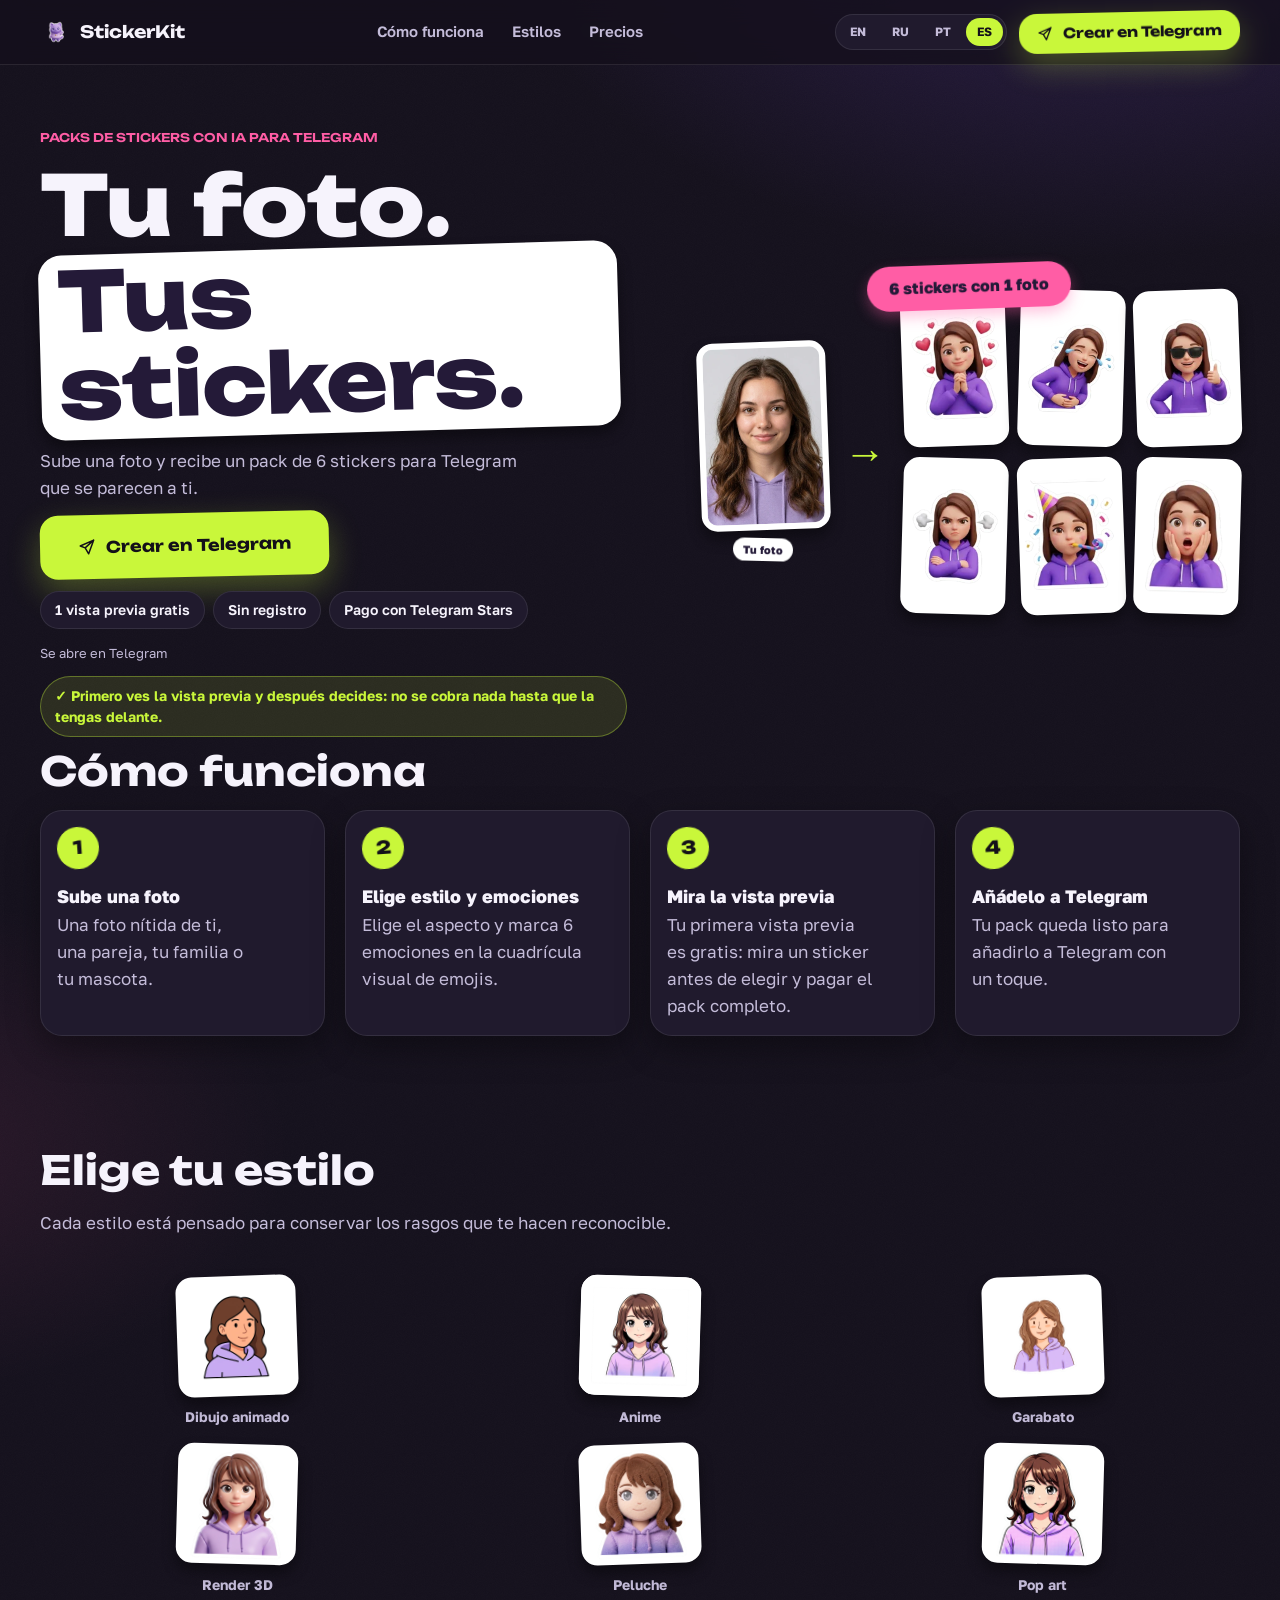
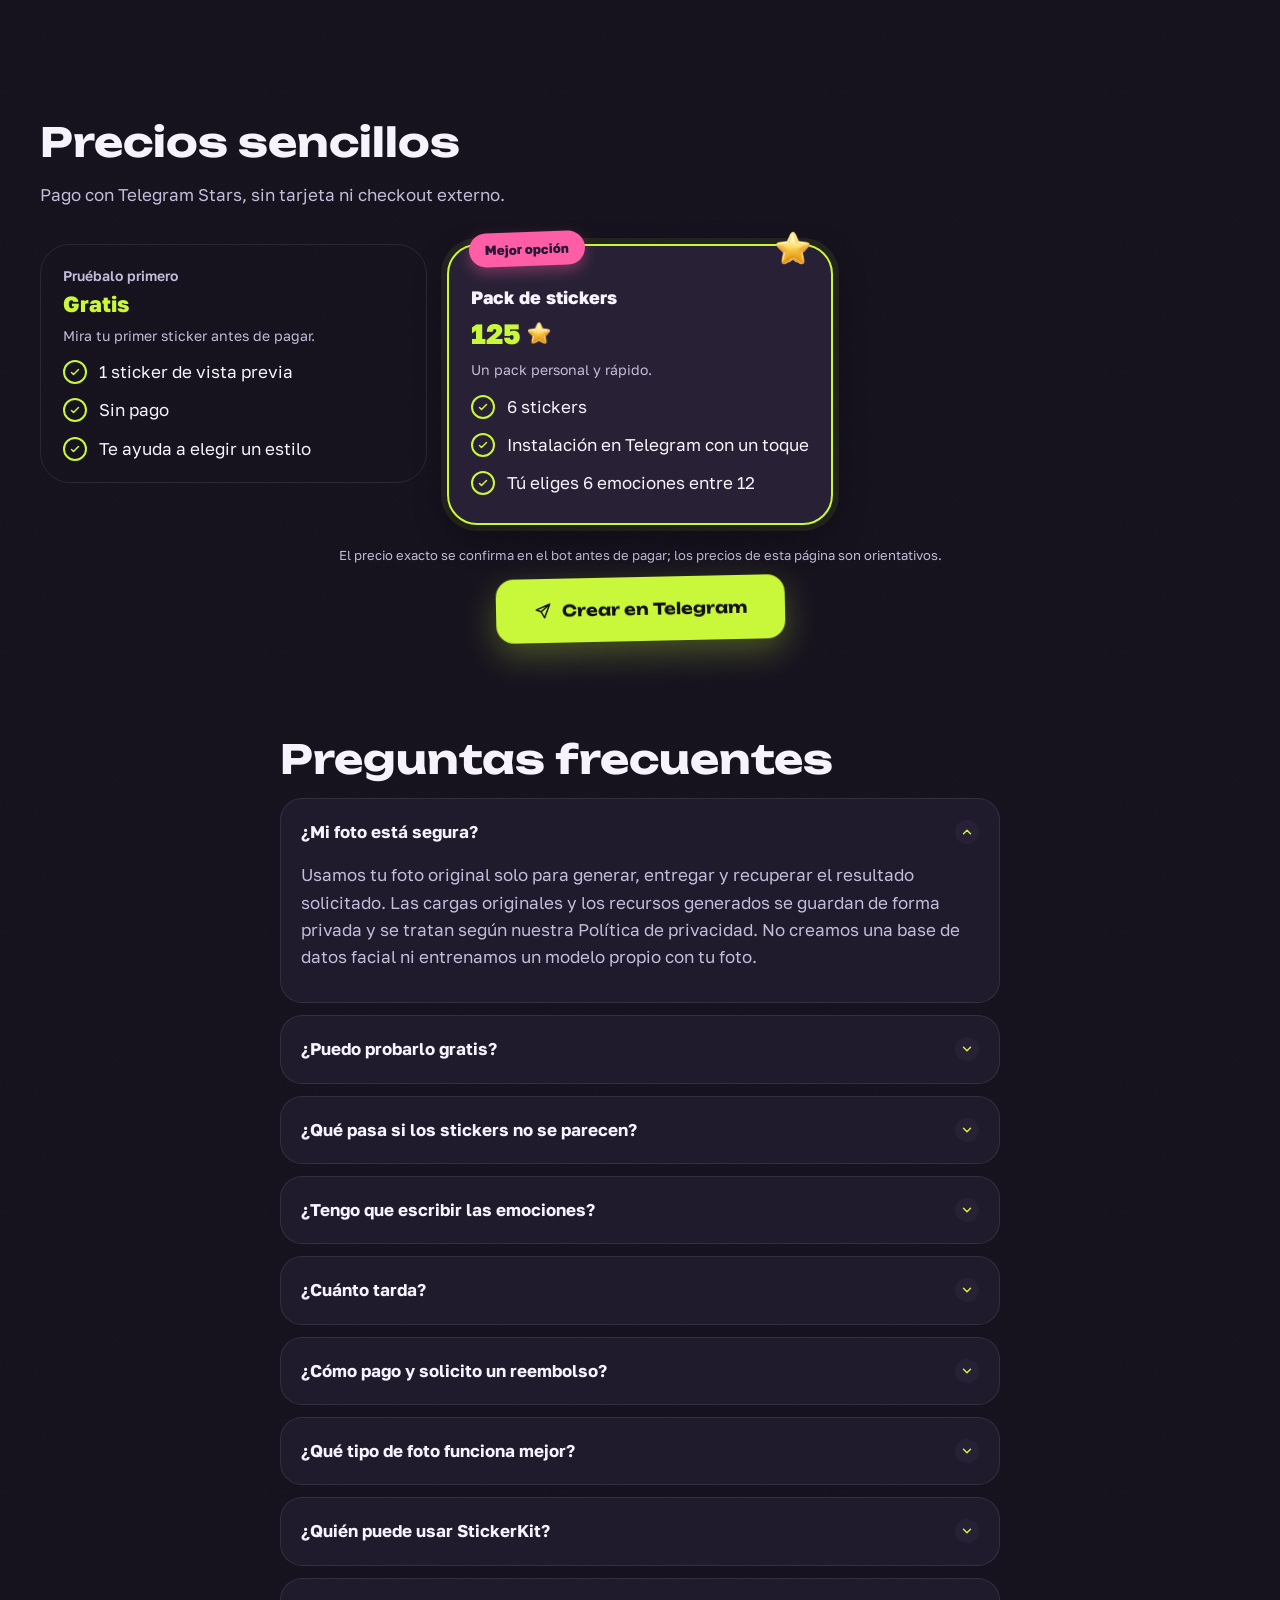
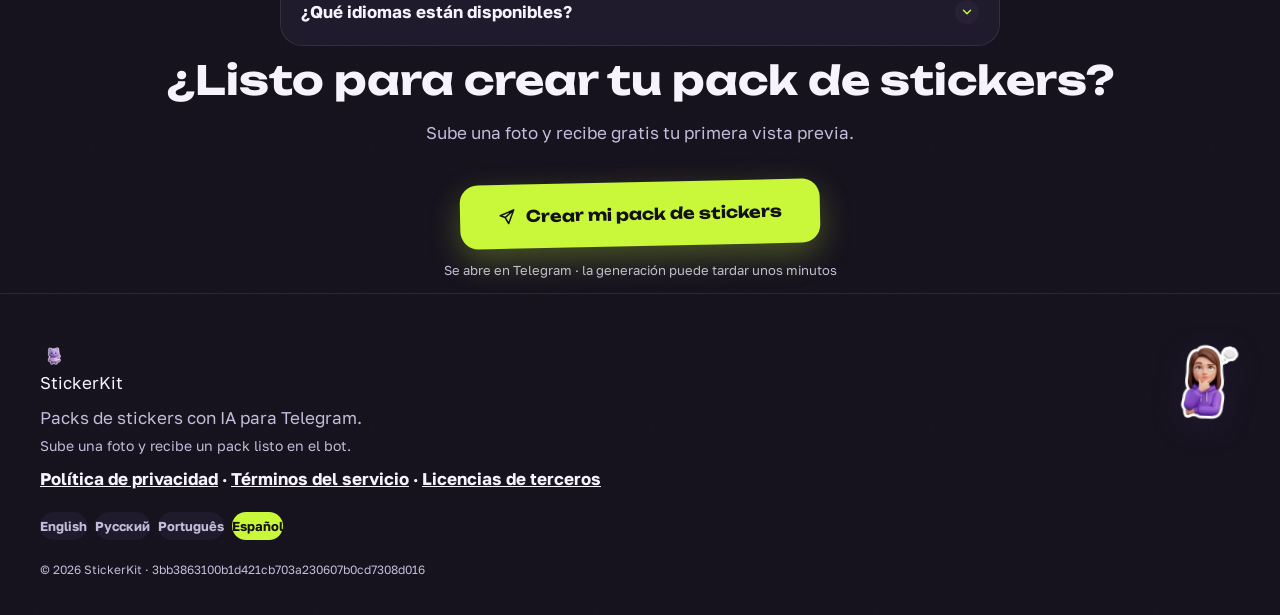
==== commit 1d8e88ce: "deploy: stickerkitapp/stickerkit-landing@3bb3863100b1d421cb703a230607b0cd7308d016" ====
--- a/es/index.html
+++ b/es/index.html
@@ -1 +1 @@
-<!DOCTYPE html><html lang="es"><head><meta charset="utf-8"><meta name="viewport" content="width=device-width, initial-scale=1"><title>StickerKit — turn your photo into a Telegram sticker pack</title><meta name="description" content="Upload one photo and get a personalized sticker pack that actually looks like you — solo, couple, family or pet. Installs into Telegram in one tap."><link rel="canonical" href="https://stickerkit.app/es/"><meta property="og:type" content="website"><meta property="og:title" content="StickerKit — turn your photo into a Telegram sticker pack"><meta property="og:description" content="Upload one photo and get a personalized sticker pack that actually looks like you — solo, couple, family or pet. Installs into Telegram in one tap."><meta property="og:url" content="https://stickerkit.app/es/"><meta name="twitter:card" content="summary"><link rel="stylesheet" href="/_astro/i18n.BMt0m_6e.css"><link rel="stylesheet" href="/_astro/StickyCta.D8rzgh6x.css"></head><body><header class="site-header" data-astro-cid-nen7h5rs><div class="container site-header__row" data-astro-cid-nen7h5rs><div class="wordmark" data-astro-cid-nen7h5rs><img src="/assets/ui/mascot-cat.webp" width="32" height="32" alt="" loading="eager" data-astro-cid-nen7h5rs>StickerKit</div><nav class="site-nav" aria-label="Main navigation" data-astro-cid-nen7h5rs><a href="#how-it-works" data-astro-cid-nen7h5rs>How it works</a><a href="#styles" data-astro-cid-nen7h5rs>Styles</a><a href="#pricing" data-astro-cid-nen7h5rs>Pricing</a></nav><div class="site-header__actions" data-astro-cid-nen7h5rs><nav class="lang-switcher-compact" aria-label="Language" data-astro-cid-nen7h5rs><a href="/" class="lang-pill-compact plausible-event-name=Lang+Switch" data-astro-cid-nen7h5rs>EN</a><a href="/ru/" class="lang-pill-compact plausible-event-name=Lang+Switch" data-astro-cid-nen7h5rs>RU</a><a href="/pt/" class="lang-pill-compact plausible-event-name=Lang+Switch" data-astro-cid-nen7h5rs>PT</a><a href="/es/" class="lang-pill-compact plausible-event-name=Lang+Switch lang-pill-compact--active" data-astro-cid-nen7h5rs>ES</a></nav><a href="https://t.me/stickerkit_bot?start=header_es" target="_blank" rel="noopener" class="cta-button cta-button--compact plausible-event-name=Bot+Click plausible-event-src=header" data-astro-cid-nen7h5rs><svg width="16" height="16" viewBox="0 0 24 24" fill="none" aria-hidden="true" data-astro-cid-nen7h5rs><path d="M21 3 3 10.5l6.5 2.5m11.5-10L14 21l-4.5-8m11.5-10L9.5 13" stroke="currentColor" stroke-width="2" stroke-linecap="round" stroke-linejoin="round" data-astro-cid-nen7h5rs></path></svg>Create in Telegram</a></div></div></header><div class="container" style="padding-top: 24px; padding-bottom: 0;"><p class="stub-banner">This language is coming soon. Showing the English version for now. <a href="/">Browse in English</a></p></div><section class="container hero" data-astro-cid-ge2uvauf><div class="hero__copy" data-astro-cid-ge2uvauf><p class="eyebrow reveal" style="animation-delay: 60ms;" data-astro-cid-ge2uvauf>AI sticker packs for Telegram</p><h1 class="reveal" style="animation-delay: 120ms;" data-astro-cid-ge2uvauf>Your photo.<br data-astro-cid-ge2uvauf><span class="headline-sticker" data-astro-cid-ge2uvauf>Your sticker pack.</span></h1><p class="text-muted reveal" style="animation-delay: 180ms; max-width: 46ch;" data-astro-cid-ge2uvauf>Upload one photo and get a Telegram sticker pack of 6 or 12 stickers that look like you, your partner, your family, or your pet.</p><div class="reveal" style="animation-delay: 240ms;" data-astro-cid-ge2uvauf><a href="https://t.me/stickerkit_bot?start=hero_es" target="_blank" rel="noopener" class="cta-button plausible-event-name=Bot+Click plausible-event-src=hero"><svg width="18" height="18" viewBox="0 0 24 24" fill="none" aria-hidden="true"><path d="M21 3 3 10.5l6.5 2.5m11.5-10L14 21l-4.5-8m11.5-10L9.5 13" stroke="currentColor" stroke-width="2" stroke-linecap="round" stroke-linejoin="round"></path></svg>Create in Telegram</a></div><div class="trust-chips reveal" style="animation-delay: 280ms;" data-astro-cid-ge2uvauf><span class="trust-chip" data-astro-cid-ge2uvauf>1 free preview</span><span class="trust-chip" data-astro-cid-ge2uvauf>No sign-up</span><span class="trust-chip" data-astro-cid-ge2uvauf>Photo deleted after your pack is generated</span></div><p class="text-muted reveal" style="animation-delay: 300ms; font-size: 13px; margin-top: 4px;" data-astro-cid-ge2uvauf>Opens in Telegram</p><p class="guarantee-badge reveal" style="animation-delay: 320ms;" data-astro-cid-ge2uvauf>✓ Doesn&#39;t look like you? We&#39;ll regenerate it for free.</p></div><div class="hero__art reveal" style="animation-delay: 160ms;" data-astro-cid-ge2uvauf><div class="proof" data-astro-cid-ge2uvauf><span class="pill-badge proof__badge" data-astro-cid-ge2uvauf>6 stickers from 1 photo</span><div class="proof__row" data-astro-cid-ge2uvauf><div class="proof__source" data-astro-cid-ge2uvauf><div class="tile-shadow proof__photo" data-astro-cid-ge2uvauf><img src="/assets/styles/style-realistic.webp" width="176" height="176" alt="A photo, in the same likeness as the stickers" loading="eager" fetchpriority="high" data-astro-cid-ge2uvauf></div><span class="proof__chip" data-astro-cid-ge2uvauf>Your photo</span></div><span class="proof__arrow" aria-hidden="true" data-astro-cid-ge2uvauf>→</span><div class="proof__grid" aria-hidden="true" data-astro-cid-ge2uvauf><div class="tile-shadow proof__sticker" data-astro-cid-ge2uvauf><img src="/assets/stickers/sticker-01.webp" width="144" height="144" alt="" loading="lazy" data-astro-cid-ge2uvauf></div><div class="tile-shadow proof__sticker" data-astro-cid-ge2uvauf><img src="/assets/stickers/sticker-02.webp" width="144" height="144" alt="" loading="lazy" data-astro-cid-ge2uvauf></div><div class="tile-shadow proof__sticker" data-astro-cid-ge2uvauf><img src="/assets/stickers/sticker-03.webp" width="144" height="144" alt="" loading="lazy" data-astro-cid-ge2uvauf></div><div class="tile-shadow proof__sticker" data-astro-cid-ge2uvauf><img src="/assets/stickers/sticker-06.webp" width="144" height="144" alt="" loading="lazy" data-astro-cid-ge2uvauf></div><div class="tile-shadow proof__sticker" data-astro-cid-ge2uvauf><img src="/assets/stickers/sticker-07.webp" width="144" height="144" alt="" loading="lazy" data-astro-cid-ge2uvauf></div><div class="tile-shadow proof__sticker" data-astro-cid-ge2uvauf><img src="/assets/stickers/sticker-10.webp" width="144" height="144" alt="" loading="lazy" data-astro-cid-ge2uvauf></div></div></div></div></div></section><section class="container" id="how-it-works" data-astro-cid-l43jfdkk><h2 data-astro-cid-l43jfdkk>How it works</h2><div class="grid-4" data-astro-cid-l43jfdkk><div class="card step-card reveal" style="animation-delay: 0ms;" data-astro-cid-l43jfdkk><div class="step-badge" data-astro-cid-l43jfdkk>1</div><h3 class="step-card__title" data-astro-cid-l43jfdkk>Upload a photo</h3><p class="text-muted step-card__desc" data-astro-cid-l43jfdkk>One clear photo of you, a couple, your family or your pet.</p></div><div class="card step-card reveal" style="animation-delay: 80ms;" data-astro-cid-l43jfdkk><div class="step-badge" data-astro-cid-l43jfdkk>2</div><h3 class="step-card__title" data-astro-cid-l43jfdkk>Pick a style</h3><p class="text-muted step-card__desc" data-astro-cid-l43jfdkk>3D Cute, Anime, Cartoon, Meme and more — AI generates your pack.</p></div><div class="card step-card reveal" style="animation-delay: 160ms;" data-astro-cid-l43jfdkk><div class="step-badge" data-astro-cid-l43jfdkk>3</div><h3 class="step-card__title" data-astro-cid-l43jfdkk>See a preview</h3><p class="text-muted step-card__desc" data-astro-cid-l43jfdkk>We&#39;ll show your first sticker before you pay.</p></div><div class="card step-card reveal" style="animation-delay: 240ms;" data-astro-cid-l43jfdkk><div class="step-badge" data-astro-cid-l43jfdkk>4</div><h3 class="step-card__title" data-astro-cid-l43jfdkk>Install in Telegram</h3><p class="text-muted step-card__desc" data-astro-cid-l43jfdkk>Your pack lands in Telegram in one tap.</p></div></div></section><section class="container" id="styles" data-astro-cid-phn37o7r><h2 data-astro-cid-phn37o7r>Pick your style</h2><p class="text-muted section-lede" data-astro-cid-phn37o7r>Every style keeps the likeness — for solo photos, couples, families, and pets.</p><div class="style-grid" data-astro-cid-phn37o7r><figure class="style-tile" data-astro-cid-phn37o7r><span class="style-tile__frame" data-astro-cid-phn37o7r><img src="/assets/styles/style-3d-cute.webp" width="120" height="120" alt="3D Cute style sample sticker" loading="lazy" data-astro-cid-phn37o7r></span><figcaption data-astro-cid-phn37o7r>3D Cute</figcaption></figure><figure class="style-tile" data-astro-cid-phn37o7r><span class="style-tile__frame" data-astro-cid-phn37o7r><img src="/assets/styles/style-anime.webp" width="120" height="120" alt="Anime style sample sticker" loading="lazy" data-astro-cid-phn37o7r></span><figcaption data-astro-cid-phn37o7r>Anime</figcaption></figure><figure class="style-tile" data-astro-cid-phn37o7r><span class="style-tile__frame" data-astro-cid-phn37o7r><img src="/assets/styles/style-cartoon.webp" width="120" height="120" alt="Cartoon style sample sticker" loading="lazy" data-astro-cid-phn37o7r></span><figcaption data-astro-cid-phn37o7r>Cartoon</figcaption></figure><figure class="style-tile" data-astro-cid-phn37o7r><span class="style-tile__frame" data-astro-cid-phn37o7r><img src="/assets/styles/style-comic.webp" width="120" height="120" alt="Comic style sample sticker" loading="lazy" data-astro-cid-phn37o7r></span><figcaption data-astro-cid-phn37o7r>Comic</figcaption></figure><figure class="style-tile" data-astro-cid-phn37o7r><span class="style-tile__frame" data-astro-cid-phn37o7r><img src="/assets/styles/style-meme.webp" width="120" height="120" alt="Meme style sample sticker" loading="lazy" data-astro-cid-phn37o7r></span><figcaption data-astro-cid-phn37o7r>Meme</figcaption></figure><figure class="style-tile" data-astro-cid-phn37o7r><span class="style-tile__frame" data-astro-cid-phn37o7r><img src="/assets/styles/style-realistic.webp" width="120" height="120" alt="Realistic style sample sticker" loading="lazy" data-astro-cid-phn37o7r></span><figcaption data-astro-cid-phn37o7r>Realistic</figcaption></figure><figure class="style-tile" data-astro-cid-phn37o7r><span class="style-tile__frame" data-astro-cid-phn37o7r><img src="/assets/styles/style-pixel.webp" width="120" height="120" alt="Pixel style sample sticker" loading="lazy" data-astro-cid-phn37o7r></span><figcaption data-astro-cid-phn37o7r>Pixel</figcaption></figure><figure class="style-tile" data-astro-cid-phn37o7r><span class="style-tile__frame" data-astro-cid-phn37o7r><img src="/assets/styles/style-watercolor.webp" width="120" height="120" alt="Watercolor style sample sticker" loading="lazy" data-astro-cid-phn37o7r></span><figcaption data-astro-cid-phn37o7r>Watercolor</figcaption></figure><figure class="style-tile" data-astro-cid-phn37o7r><span class="style-tile__frame" data-astro-cid-phn37o7r><img src="/assets/styles/style-sketch.webp" width="120" height="120" alt="Sketch style sample sticker" loading="lazy" data-astro-cid-phn37o7r></span><figcaption data-astro-cid-phn37o7r>Sketch</figcaption></figure><a class="style-tile style-tile--more" href="https://t.me/stickerkit_bot?start=styles_es" target="_blank" rel="noopener" data-astro-cid-phn37o7r><span class="style-tile__frame style-tile__frame--more" aria-hidden="true" data-astro-cid-phn37o7r>+</span><span class="style-tile__caption" data-astro-cid-phn37o7r>More styles in the Telegram bot</span></a></div><h2 style="margin-top: 48px;" data-astro-cid-phn37o7r>Who can you make a pack for?</h2><div class="style-grid style-grid--subjects" data-astro-cid-phn37o7r><figure class="style-tile style-tile--sm" data-astro-cid-phn37o7r><span class="style-tile__frame style-tile__frame--round" data-astro-cid-phn37o7r><img src="/assets/subjects/subject-single.webp" width="96" height="96" alt="Just you sticker pack example" loading="lazy" data-astro-cid-phn37o7r></span><figcaption data-astro-cid-phn37o7r>Just you</figcaption></figure><figure class="style-tile style-tile--sm" data-astro-cid-phn37o7r><span class="style-tile__frame style-tile__frame--round" data-astro-cid-phn37o7r><img src="/assets/subjects/subject-couple.webp" width="96" height="96" alt="Couples sticker pack example" loading="lazy" data-astro-cid-phn37o7r></span><figcaption data-astro-cid-phn37o7r>Couples</figcaption></figure><figure class="style-tile style-tile--sm" data-astro-cid-phn37o7r><span class="style-tile__frame style-tile__frame--round" data-astro-cid-phn37o7r><img src="/assets/subjects/subject-family.webp" width="96" height="96" alt="Family sticker pack example" loading="lazy" data-astro-cid-phn37o7r></span><figcaption data-astro-cid-phn37o7r>Family</figcaption></figure><figure class="style-tile style-tile--sm" data-astro-cid-phn37o7r><span class="style-tile__frame style-tile__frame--round" data-astro-cid-phn37o7r><img src="/assets/subjects/subject-pet.webp" width="96" height="96" alt="Pets sticker pack example" loading="lazy" data-astro-cid-phn37o7r></span><figcaption data-astro-cid-phn37o7r>Pets</figcaption></figure><figure class="style-tile style-tile--sm" data-astro-cid-phn37o7r><span class="style-tile__frame style-tile__frame--round" data-astro-cid-phn37o7r><img src="/assets/subjects/subject-with_pet.webp" width="96" height="96" alt="You + pet sticker pack example" loading="lazy" data-astro-cid-phn37o7r></span><figcaption data-astro-cid-phn37o7r>You + pet</figcaption></figure></div></section><section class="container" id="pricing" data-astro-cid-htruwgye><h2 data-astro-cid-htruwgye>Simple pricing</h2><p class="text-muted section-lede" data-astro-cid-htruwgye>Paid in Telegram Stars — no card, no external checkout.</p><div class="grid-3" data-astro-cid-htruwgye><div class="plan-card reveal plan-card--try" style="animation-delay: 0ms;" data-astro-cid-htruwgye><p style="font-family: var(--font-body); font-weight: 600; font-size: 14px; margin: 0 0 0; color: var(--text-muted);" data-astro-cid-htruwgye>Try first</p><p class="plan-price" style="font-size: 22px; font-weight: 800; color: var(--acid); margin-bottom: 4px;" data-astro-cid-htruwgye>Free</p><p class="text-muted" style="font-size: 14px;" data-astro-cid-htruwgye>See your first sticker before you pay.</p><ul class="check-list" data-astro-cid-htruwgye><li data-astro-cid-htruwgye><span class="check-icon" aria-hidden="true" data-astro-cid-htruwgye><svg width="12" height="12" viewBox="0 0 24 24" fill="none" data-astro-cid-htruwgye><path d="M5 13l4 4L19 7" stroke="currentColor" stroke-width="3" stroke-linecap="round" stroke-linejoin="round" data-astro-cid-htruwgye></path></svg></span><span data-astro-cid-htruwgye>1 preview sticker</span></li><li data-astro-cid-htruwgye><span class="check-icon" aria-hidden="true" data-astro-cid-htruwgye><svg width="12" height="12" viewBox="0 0 24 24" fill="none" data-astro-cid-htruwgye><path d="M5 13l4 4L19 7" stroke="currentColor" stroke-width="3" stroke-linecap="round" stroke-linejoin="round" data-astro-cid-htruwgye></path></svg></span><span data-astro-cid-htruwgye>No payment needed</span></li><li data-astro-cid-htruwgye><span class="check-icon" aria-hidden="true" data-astro-cid-htruwgye><svg width="12" height="12" viewBox="0 0 24 24" fill="none" data-astro-cid-htruwgye><path d="M5 13l4 4L19 7" stroke="currentColor" stroke-width="3" stroke-linecap="round" stroke-linejoin="round" data-astro-cid-htruwgye></path></svg></span><span data-astro-cid-htruwgye>Helps you pick a style</span></li></ul></div><div class="plan-card reveal" style="animation-delay: 90ms;" data-astro-cid-htruwgye><p style="font-family: var(--font-body); font-weight: 800; font-size: 18px; margin: 0 0 0; color: var(--text);" data-astro-cid-htruwgye>Sticker pack</p><p class="plan-price" style="font-size: 28px; font-weight: 800; color: var(--acid); margin-bottom: 4px;" data-astro-cid-htruwgye>150<img src="/assets/ui/star.webp" width="24" height="24" alt="Stars" class="plan-price__star" loading="lazy" data-astro-cid-htruwgye></p><p class="text-muted" style="font-size: 14px;" data-astro-cid-htruwgye>For a quick personal pack.</p><ul class="check-list" data-astro-cid-htruwgye><li data-astro-cid-htruwgye><span class="check-icon" aria-hidden="true" data-astro-cid-htruwgye><svg width="12" height="12" viewBox="0 0 24 24" fill="none" data-astro-cid-htruwgye><path d="M5 13l4 4L19 7" stroke="currentColor" stroke-width="3" stroke-linecap="round" stroke-linejoin="round" data-astro-cid-htruwgye></path></svg></span><span data-astro-cid-htruwgye>6 stickers</span></li><li data-astro-cid-htruwgye><span class="check-icon" aria-hidden="true" data-astro-cid-htruwgye><svg width="12" height="12" viewBox="0 0 24 24" fill="none" data-astro-cid-htruwgye><path d="M5 13l4 4L19 7" stroke="currentColor" stroke-width="3" stroke-linecap="round" stroke-linejoin="round" data-astro-cid-htruwgye></path></svg></span><span data-astro-cid-htruwgye>1-tap Telegram install</span></li><li data-astro-cid-htruwgye><span class="check-icon" aria-hidden="true" data-astro-cid-htruwgye><svg width="12" height="12" viewBox="0 0 24 24" fill="none" data-astro-cid-htruwgye><path d="M5 13l4 4L19 7" stroke="currentColor" stroke-width="3" stroke-linecap="round" stroke-linejoin="round" data-astro-cid-htruwgye></path></svg></span><span data-astro-cid-htruwgye>Free regeneration if it doesn&#39;t look like you</span></li></ul></div><div class="plan-card reveal plan-card--featured" style="animation-delay: 180ms;" data-astro-cid-htruwgye><img src="/assets/ui/star.webp" width="36" height="36" alt="" class="plan-card__badge" loading="lazy" data-astro-cid-htruwgye><span class="pill-badge" style="position: absolute; top: -14px; left: 20px;" data-astro-cid-htruwgye>Best choice</span><p style="font-family: var(--font-body); font-weight: 800; font-size: 18px; margin: 12px 0 0; color: var(--text);" data-astro-cid-htruwgye>Big pack</p><p class="plan-price" style="font-size: 28px; font-weight: 800; color: var(--acid); margin-bottom: 4px;" data-astro-cid-htruwgye>250<img src="/assets/ui/star.webp" width="24" height="24" alt="Stars" class="plan-price__star" loading="lazy" data-astro-cid-htruwgye></p><p class="text-muted" style="font-size: 14px;" data-astro-cid-htruwgye>Twice the emotions for chats.</p><ul class="check-list" data-astro-cid-htruwgye><li data-astro-cid-htruwgye><span class="check-icon" aria-hidden="true" data-astro-cid-htruwgye><svg width="12" height="12" viewBox="0 0 24 24" fill="none" data-astro-cid-htruwgye><path d="M5 13l4 4L19 7" stroke="currentColor" stroke-width="3" stroke-linecap="round" stroke-linejoin="round" data-astro-cid-htruwgye></path></svg></span><span data-astro-cid-htruwgye>12 stickers</span></li><li data-astro-cid-htruwgye><span class="check-icon" aria-hidden="true" data-astro-cid-htruwgye><svg width="12" height="12" viewBox="0 0 24 24" fill="none" data-astro-cid-htruwgye><path d="M5 13l4 4L19 7" stroke="currentColor" stroke-width="3" stroke-linecap="round" stroke-linejoin="round" data-astro-cid-htruwgye></path></svg></span><span data-astro-cid-htruwgye>1-tap Telegram install</span></li><li data-astro-cid-htruwgye><span class="check-icon" aria-hidden="true" data-astro-cid-htruwgye><svg width="12" height="12" viewBox="0 0 24 24" fill="none" data-astro-cid-htruwgye><path d="M5 13l4 4L19 7" stroke="currentColor" stroke-width="3" stroke-linecap="round" stroke-linejoin="round" data-astro-cid-htruwgye></path></svg></span><span data-astro-cid-htruwgye>Free regeneration if it doesn&#39;t look like you</span></li><li data-astro-cid-htruwgye><span class="check-icon" aria-hidden="true" data-astro-cid-htruwgye><svg width="12" height="12" viewBox="0 0 24 24" fill="none" data-astro-cid-htruwgye><path d="M5 13l4 4L19 7" stroke="currentColor" stroke-width="3" stroke-linecap="round" stroke-linejoin="round" data-astro-cid-htruwgye></path></svg></span><span data-astro-cid-htruwgye>Cheaper per sticker</span></li></ul></div></div><p class="text-muted" style="font-size: 13px; margin-top: 20px; text-align: center;" data-astro-cid-htruwgye>Exact price is confirmed in the bot before you pay — this page shows it for reference.</p><div style="display: flex; justify-content: center; margin-top: 8px;" data-astro-cid-htruwgye><a href="https://t.me/stickerkit_bot?start=pricing_es" target="_blank" rel="noopener" class="cta-button plausible-event-name=Bot+Click plausible-event-src=pricing"><svg width="18" height="18" viewBox="0 0 24 24" fill="none" aria-hidden="true"><path d="M21 3 3 10.5l6.5 2.5m11.5-10L14 21l-4.5-8m11.5-10L9.5 13" stroke="currentColor" stroke-width="2" stroke-linecap="round" stroke-linejoin="round"></path></svg>Create in Telegram</a></div></section><section class="container" id="faq"><div class="prose"><h2>Frequently asked questions</h2><details class="faq-item reveal" style="animation-delay: 0ms;" open><summary class="plausible-event-name=FAQ+Open">Is my photo safe?</summary><p class="text-muted">Your photo is used only to generate your pack and is deleted right after. We don&#39;t keep a face database or use your photo to train models.</p></details><details class="faq-item reveal" style="animation-delay: 40ms;"><summary class="plausible-event-name=FAQ+Open">Can I try it for free?</summary><p class="text-muted">Yes: the first preview sticker is free — upload a photo, pick a style, and see the result before you pay.</p></details><details class="faq-item reveal" style="animation-delay: 80ms;"><summary class="plausible-event-name=FAQ+Open">What if the stickers don&#39;t look like me?</summary><p class="text-muted">We&#39;ll regenerate your pack for free if it doesn&#39;t look like you — no extra charge.</p></details><details class="faq-item reveal" style="animation-delay: 120ms;"><summary class="plausible-event-name=FAQ+Open">How long does it take?</summary><p class="text-muted">A couple of minutes from photo to finished pack, right inside the Telegram chat.</p></details><details class="faq-item reveal" style="animation-delay: 160ms;"><summary class="plausible-event-name=FAQ+Open">How do I pay and get a refund?</summary><p class="text-muted">Payment is handled entirely by Telegram Stars inside the bot. For refunds or payment issues, use /paysupport in the chat.</p></details><details class="faq-item reveal" style="animation-delay: 200ms;"><summary class="plausible-event-name=FAQ+Open">What kind of photo works best?</summary><p class="text-muted">A clear photo of the face in good light, without heavy filters, dark sunglasses, or things covering the face. For a couple or family, make sure every face is clearly visible.</p></details><details class="faq-item reveal" style="animation-delay: 240ms;"><summary class="plausible-event-name=FAQ+Open">What languages are supported?</summary><p class="text-muted">English and Russian today, with Portuguese and Spanish on the way.</p></details></div></section><section class="container final-cta" data-astro-cid-blvy5prr><h2 data-astro-cid-blvy5prr>Ready to make your sticker pack?</h2><p class="text-muted section-lede" style="margin-left: auto; margin-right: auto;" data-astro-cid-blvy5prr>Upload one photo and get your first preview for free.</p><a href="https://t.me/stickerkit_bot?start=final_es" target="_blank" rel="noopener" class="cta-button plausible-event-name=Bot+Click plausible-event-src=final"><svg width="18" height="18" viewBox="0 0 24 24" fill="none" aria-hidden="true"><path d="M21 3 3 10.5l6.5 2.5m11.5-10L14 21l-4.5-8m11.5-10L9.5 13" stroke="currentColor" stroke-width="2" stroke-linecap="round" stroke-linejoin="round"></path></svg>Create my sticker pack</a><p class="text-muted" style="font-size: 13px; margin-top: 14px;" data-astro-cid-blvy5prr>Opens in Telegram · takes 1–2 minutes</p></section><footer class="site-footer" data-astro-cid-jo6i4kqk><div class="container site-footer__row" data-astro-cid-jo6i4kqk><div class="site-footer__brand" data-astro-cid-jo6i4kqk><div class="wordmark" data-astro-cid-jo6i4kqk><img src="/assets/ui/mascot-cat.webp" width="28" height="28" alt="" loading="lazy" data-astro-cid-jo6i4kqk>StickerKit</div><p class="text-muted" style="margin: 8px 0 4px;" data-astro-cid-jo6i4kqk>AI sticker packs for Telegram.</p><p class="text-muted" style="margin: 0 0 4px; font-size: 14px;" data-astro-cid-jo6i4kqk>Upload a photo — get a ready pack in the bot.</p></div><img src="/assets/stickers/sticker-04.webp" width="72" height="72" alt="" loading="lazy" class="site-footer__sticker" data-astro-cid-jo6i4kqk></div><div class="container" data-astro-cid-jo6i4kqk><p style="font-weight: 700;" data-astro-cid-jo6i4kqk><a href="/privacy" data-astro-cid-jo6i4kqk>Privacy Policy</a> · <a href="/terms" data-astro-cid-jo6i4kqk>Terms of Service</a></p><nav aria-label="Language" class="lang-switcher" data-astro-cid-jo6i4kqk><a href="/" class="lang-pill" data-astro-cid-jo6i4kqk>English</a><a href="/ru/" class="lang-pill" data-astro-cid-jo6i4kqk>Русский</a><a href="/pt/" class="lang-pill" data-astro-cid-jo6i4kqk>Português</a><a href="/es/" class="lang-pill lang-pill--active" data-astro-cid-jo6i4kqk>Español</a></nav><p class="text-muted" style="font-size: 12px; margin-top: 20px;" data-astro-cid-jo6i4kqk>© 2026 StickerKit · <span title="build" data-astro-cid-jo6i4kqk>dev</span></p></div></footer><div class="sticky-cta"><a href="https://t.me/stickerkit_bot?start=sticky_es" target="_blank" rel="noopener" class="cta-button cta-button--block plausible-event-name=Bot+Click plausible-event-src=sticky"><svg width="18" height="18" viewBox="0 0 24 24" fill="none" aria-hidden="true"><path d="M21 3 3 10.5l6.5 2.5m11.5-10L14 21l-4.5-8m11.5-10L9.5 13" stroke="currentColor" stroke-width="2" stroke-linecap="round" stroke-linejoin="round"></path></svg>Create in Telegram</a></div></body></html>+<!DOCTYPE html><html lang="es"><head><meta charset="utf-8"><meta name="viewport" content="width=device-width, initial-scale=1"><title>StickerKit — convierte tu foto en un pack de stickers para Telegram</title><meta name="description" content="Sube una foto y crea un pack de stickers personalizado para ti, tu pareja, tu familia o tu mascota. Añádelo a Telegram con un toque."><link rel="canonical" href="https://stickerkit.app/es/"><link rel="alternate" hreflang="en" href="https://stickerkit.app/"><link rel="alternate" hreflang="ru" href="https://stickerkit.app/ru/"><link rel="alternate" hreflang="es" href="https://stickerkit.app/es/"><link rel="alternate" hreflang="pt-BR" href="https://stickerkit.app/pt/"><link rel="alternate" hreflang="x-default" href="https://stickerkit.app/"><link rel="icon" type="image/webp" href="/assets/ui/mascot-cat.webp"><meta property="og:type" content="website"><meta property="og:site_name" content="StickerKit"><meta property="og:locale" content="es_ES"><meta property="og:title" content="StickerKit — convierte tu foto en un pack de stickers para Telegram"><meta property="og:description" content="Sube una foto y crea un pack de stickers personalizado para ti, tu pareja, tu familia o tu mascota. Añádelo a Telegram con un toque."><meta property="og:url" content="https://stickerkit.app/es/"><meta property="og:image" content="https://stickerkit.app/assets/ui/social-card.webp"><meta property="og:image:type" content="image/webp"><meta property="og:image:width" content="1200"><meta property="og:image:height" content="630"><meta property="og:image:alt" content="Ejemplos de stickers personalizados de StickerKit"><meta name="twitter:card" content="summary_large_image"><meta name="twitter:title" content="StickerKit — convierte tu foto en un pack de stickers para Telegram"><meta name="twitter:description" content="Sube una foto y crea un pack de stickers personalizado para ti, tu pareja, tu familia o tu mascota. Añádelo a Telegram con un toque."><meta name="twitter:image" content="https://stickerkit.app/assets/ui/social-card.webp"><meta name="twitter:image:alt" content="Ejemplos de stickers personalizados de StickerKit"><link rel="stylesheet" href="/_astro/i18n.CnTxMMP6.css"><link rel="stylesheet" href="/_astro/StickyCta.CfdZxKbj.css"></head><body><header class="site-header" data-astro-cid-nen7h5rs><div class="container site-header__row" data-astro-cid-nen7h5rs><div class="wordmark" data-astro-cid-nen7h5rs><img src="/assets/ui/mascot-cat.webp" width="32" height="32" alt="" loading="eager" data-astro-cid-nen7h5rs>StickerKit</div><nav class="site-nav" aria-label="Navegación principal" data-astro-cid-nen7h5rs><a href="#how-it-works" data-astro-cid-nen7h5rs>Cómo funciona</a><a href="#styles" data-astro-cid-nen7h5rs>Estilos</a><a href="#pricing" data-astro-cid-nen7h5rs>Precios</a></nav><div class="site-header__actions" data-astro-cid-nen7h5rs><nav class="lang-switcher-compact" aria-label="Idioma" data-astro-cid-nen7h5rs><a href="/" class="lang-pill-compact" data-astro-cid-nen7h5rs>EN</a><a href="/ru/" class="lang-pill-compact" data-astro-cid-nen7h5rs>RU</a><a href="/pt/" class="lang-pill-compact" data-astro-cid-nen7h5rs>PT</a><a href="/es/" class="lang-pill-compact lang-pill-compact--active" data-astro-cid-nen7h5rs>ES</a></nav><a href="https://t.me/stickerkit_bot?start=lp_header_es" target="_blank" rel="noopener" class="cta-button cta-button--compact" data-astro-cid-nen7h5rs><svg width="16" height="16" viewBox="0 0 24 24" fill="none" aria-hidden="true" data-astro-cid-nen7h5rs><path d="M21 3 3 10.5l6.5 2.5m11.5-10L14 21l-4.5-8m11.5-10L9.5 13" stroke="currentColor" stroke-width="2" stroke-linecap="round" stroke-linejoin="round" data-astro-cid-nen7h5rs></path></svg>Crear en Telegram</a></div></div></header><main><section class="container hero" data-astro-cid-ge2uvauf><div class="hero__copy" data-astro-cid-ge2uvauf><p class="eyebrow reveal" style="animation-delay: 60ms;" data-astro-cid-ge2uvauf>Packs de stickers con IA para Telegram</p><h1 class="reveal" style="animation-delay: 120ms;" data-astro-cid-ge2uvauf>Tu foto.<br data-astro-cid-ge2uvauf><span class="headline-sticker" data-astro-cid-ge2uvauf>Tus stickers.</span></h1><p class="text-muted reveal" style="animation-delay: 180ms; max-width: 46ch;" data-astro-cid-ge2uvauf>Sube una foto y recibe un pack de 6 stickers para Telegram que se parecen a ti.</p><div class="reveal" style="animation-delay: 240ms;" data-astro-cid-ge2uvauf><a href="https://t.me/stickerkit_bot?start=lp_hero_es" target="_blank" rel="noopener" class="cta-button"><svg width="18" height="18" viewBox="0 0 24 24" fill="none" aria-hidden="true"><path d="M21 3 3 10.5l6.5 2.5m11.5-10L14 21l-4.5-8m11.5-10L9.5 13" stroke="currentColor" stroke-width="2" stroke-linecap="round" stroke-linejoin="round"></path></svg>Crear en Telegram</a></div><div class="trust-chips reveal" style="animation-delay: 280ms;" data-astro-cid-ge2uvauf><span class="trust-chip" data-astro-cid-ge2uvauf>1 vista previa gratis</span><span class="trust-chip" data-astro-cid-ge2uvauf>Sin registro</span><span class="trust-chip" data-astro-cid-ge2uvauf>Pago con Telegram Stars</span></div><p class="text-muted reveal" style="animation-delay: 300ms; font-size: 13px; margin-top: 4px;" data-astro-cid-ge2uvauf>Se abre en Telegram</p><p class="guarantee-badge reveal" style="animation-delay: 320ms;" data-astro-cid-ge2uvauf>✓ Primero ves la vista previa y después decides: no se cobra nada hasta que la tengas delante.</p></div><div class="hero__art reveal" style="animation-delay: 160ms;" data-astro-cid-ge2uvauf><div class="proof" data-astro-cid-ge2uvauf><span class="pill-badge proof__badge" data-astro-cid-ge2uvauf>6 stickers con 1 foto</span><div class="proof__row" data-astro-cid-ge2uvauf><div class="proof__source" data-astro-cid-ge2uvauf><div class="tile-shadow proof__photo" data-astro-cid-ge2uvauf><img src="/assets/ui/source-photo.webp" width="176" height="176" alt="Foto original con los mismos rasgos que los stickers generados" loading="eager" fetchpriority="high" data-astro-cid-ge2uvauf></div><span class="proof__chip" data-astro-cid-ge2uvauf>Tu foto</span></div><span class="proof__arrow" aria-hidden="true" data-astro-cid-ge2uvauf>→</span><div class="proof__grid" aria-hidden="true" data-astro-cid-ge2uvauf><div class="tile-shadow proof__sticker" data-astro-cid-ge2uvauf><img src="/assets/stickers/sticker-01.webp" width="144" height="144" alt="" loading="lazy" data-astro-cid-ge2uvauf></div><div class="tile-shadow proof__sticker" data-astro-cid-ge2uvauf><img src="/assets/stickers/sticker-02.webp" width="144" height="144" alt="" loading="lazy" data-astro-cid-ge2uvauf></div><div class="tile-shadow proof__sticker" data-astro-cid-ge2uvauf><img src="/assets/stickers/sticker-03.webp" width="144" height="144" alt="" loading="lazy" data-astro-cid-ge2uvauf></div><div class="tile-shadow proof__sticker" data-astro-cid-ge2uvauf><img src="/assets/stickers/sticker-06.webp" width="144" height="144" alt="" loading="lazy" data-astro-cid-ge2uvauf></div><div class="tile-shadow proof__sticker" data-astro-cid-ge2uvauf><img src="/assets/stickers/sticker-07.webp" width="144" height="144" alt="" loading="lazy" data-astro-cid-ge2uvauf></div><div class="tile-shadow proof__sticker" data-astro-cid-ge2uvauf><img src="/assets/stickers/sticker-10.webp" width="144" height="144" alt="" loading="lazy" data-astro-cid-ge2uvauf></div></div></div></div></div></section><section class="container" id="how-it-works" data-astro-cid-l43jfdkk><h2 data-astro-cid-l43jfdkk>Cómo funciona</h2><div class="grid-4" data-astro-cid-l43jfdkk><div class="card step-card reveal" style="animation-delay: 0ms;" data-astro-cid-l43jfdkk><div class="step-badge" data-astro-cid-l43jfdkk>1</div><h3 class="step-card__title" data-astro-cid-l43jfdkk>Sube una foto</h3><p class="text-muted step-card__desc" data-astro-cid-l43jfdkk>Una foto nítida de ti, una pareja, tu familia o tu mascota.</p></div><div class="card step-card reveal" style="animation-delay: 80ms;" data-astro-cid-l43jfdkk><div class="step-badge" data-astro-cid-l43jfdkk>2</div><h3 class="step-card__title" data-astro-cid-l43jfdkk>Elige estilo y emociones</h3><p class="text-muted step-card__desc" data-astro-cid-l43jfdkk>Elige el aspecto y marca 6 emociones en la cuadrícula visual de emojis.</p></div><div class="card step-card reveal" style="animation-delay: 160ms;" data-astro-cid-l43jfdkk><div class="step-badge" data-astro-cid-l43jfdkk>3</div><h3 class="step-card__title" data-astro-cid-l43jfdkk>Mira la vista previa</h3><p class="text-muted step-card__desc" data-astro-cid-l43jfdkk>Tu primera vista previa es gratis: mira un sticker antes de elegir y pagar el pack completo.</p></div><div class="card step-card reveal" style="animation-delay: 240ms;" data-astro-cid-l43jfdkk><div class="step-badge" data-astro-cid-l43jfdkk>4</div><h3 class="step-card__title" data-astro-cid-l43jfdkk>Añádelo a Telegram</h3><p class="text-muted step-card__desc" data-astro-cid-l43jfdkk>Tu pack queda listo para añadirlo a Telegram con un toque.</p></div></div></section><section class="container" id="styles" data-astro-cid-phn37o7r><h2 data-astro-cid-phn37o7r>Elige tu estilo</h2><p class="text-muted section-lede" data-astro-cid-phn37o7r>Cada estilo está pensado para conservar los rasgos que te hacen reconocible.</p><div class="style-grid" tabindex="0" aria-label="Elige tu estilo" data-astro-cid-phn37o7r><figure class="style-tile" data-astro-cid-phn37o7r><span class="style-tile__frame" data-astro-cid-phn37o7r><img src="/assets/styles/style-cartoon.webp" width="120" height="120" alt="Dibujo animado" loading="lazy" data-astro-cid-phn37o7r></span><figcaption data-astro-cid-phn37o7r>Dibujo animado</figcaption></figure><figure class="style-tile" data-astro-cid-phn37o7r><span class="style-tile__frame" data-astro-cid-phn37o7r><img src="/assets/styles/style-anime.webp" width="120" height="120" alt="Anime" loading="lazy" data-astro-cid-phn37o7r></span><figcaption data-astro-cid-phn37o7r>Anime</figcaption></figure><figure class="style-tile" data-astro-cid-phn37o7r><span class="style-tile__frame" data-astro-cid-phn37o7r><img src="/assets/styles/style-doodle.webp" width="120" height="120" alt="Garabato" loading="lazy" data-astro-cid-phn37o7r></span><figcaption data-astro-cid-phn37o7r>Garabato</figcaption></figure><figure class="style-tile" data-astro-cid-phn37o7r><span class="style-tile__frame" data-astro-cid-phn37o7r><img src="/assets/styles/style-render3d.webp" width="120" height="120" alt="Render 3D" loading="lazy" data-astro-cid-phn37o7r></span><figcaption data-astro-cid-phn37o7r>Render 3D</figcaption></figure><figure class="style-tile" data-astro-cid-phn37o7r><span class="style-tile__frame" data-astro-cid-phn37o7r><img src="/assets/styles/style-plush.webp" width="120" height="120" alt="Peluche" loading="lazy" data-astro-cid-phn37o7r></span><figcaption data-astro-cid-phn37o7r>Peluche</figcaption></figure><figure class="style-tile" data-astro-cid-phn37o7r><span class="style-tile__frame" data-astro-cid-phn37o7r><img src="/assets/styles/style-popart.webp" width="120" height="120" alt="Pop art" loading="lazy" data-astro-cid-phn37o7r></span><figcaption data-astro-cid-phn37o7r>Pop art</figcaption></figure></div></section><section class="container" id="pricing" data-astro-cid-htruwgye><h2 data-astro-cid-htruwgye>Precios sencillos</h2><p class="text-muted section-lede" data-astro-cid-htruwgye>Pago con Telegram Stars, sin tarjeta ni checkout externo.</p><div class="grid-3" data-astro-cid-htruwgye><div class="plan-card reveal plan-card--try" style="animation-delay: 0ms;" data-astro-cid-htruwgye><p style="font-family: var(--font-body); font-weight: 600; font-size: 14px; margin: 0 0 0; color: var(--text-muted);" data-astro-cid-htruwgye>Pruébalo primero</p><p class="plan-price" style="font-size: 22px; font-weight: 800; color: var(--acid); margin-bottom: 4px;" data-astro-cid-htruwgye>Gratis</p><p class="text-muted" style="font-size: 14px;" data-astro-cid-htruwgye>Mira tu primer sticker antes de pagar.</p><ul class="check-list" data-astro-cid-htruwgye><li data-astro-cid-htruwgye><span class="check-icon" aria-hidden="true" data-astro-cid-htruwgye><svg width="12" height="12" viewBox="0 0 24 24" fill="none" data-astro-cid-htruwgye><path d="M5 13l4 4L19 7" stroke="currentColor" stroke-width="3" stroke-linecap="round" stroke-linejoin="round" data-astro-cid-htruwgye></path></svg></span><span data-astro-cid-htruwgye>1 sticker de vista previa</span></li><li data-astro-cid-htruwgye><span class="check-icon" aria-hidden="true" data-astro-cid-htruwgye><svg width="12" height="12" viewBox="0 0 24 24" fill="none" data-astro-cid-htruwgye><path d="M5 13l4 4L19 7" stroke="currentColor" stroke-width="3" stroke-linecap="round" stroke-linejoin="round" data-astro-cid-htruwgye></path></svg></span><span data-astro-cid-htruwgye>Sin pago</span></li><li data-astro-cid-htruwgye><span class="check-icon" aria-hidden="true" data-astro-cid-htruwgye><svg width="12" height="12" viewBox="0 0 24 24" fill="none" data-astro-cid-htruwgye><path d="M5 13l4 4L19 7" stroke="currentColor" stroke-width="3" stroke-linecap="round" stroke-linejoin="round" data-astro-cid-htruwgye></path></svg></span><span data-astro-cid-htruwgye>Te ayuda a elegir un estilo</span></li></ul></div><div class="plan-card reveal plan-card--featured" style="animation-delay: 90ms;" data-astro-cid-htruwgye><img src="/assets/ui/star.webp" width="36" height="36" alt="" class="plan-card__badge" loading="lazy" data-astro-cid-htruwgye><span class="pill-badge" style="position: absolute; top: -14px; left: 20px;" data-astro-cid-htruwgye>Mejor opción</span><p style="font-family: var(--font-body); font-weight: 800; font-size: 18px; margin: 12px 0 0; color: var(--text);" data-astro-cid-htruwgye>Pack de stickers</p><p class="plan-price" style="font-size: 28px; font-weight: 800; color: var(--acid); margin-bottom: 4px;" data-astro-cid-htruwgye>125<img src="/assets/ui/star.webp" width="24" height="24" alt="Stars" class="plan-price__star" loading="lazy" data-astro-cid-htruwgye></p><p class="text-muted" style="font-size: 14px;" data-astro-cid-htruwgye>Un pack personal y rápido.</p><ul class="check-list" data-astro-cid-htruwgye><li data-astro-cid-htruwgye><span class="check-icon" aria-hidden="true" data-astro-cid-htruwgye><svg width="12" height="12" viewBox="0 0 24 24" fill="none" data-astro-cid-htruwgye><path d="M5 13l4 4L19 7" stroke="currentColor" stroke-width="3" stroke-linecap="round" stroke-linejoin="round" data-astro-cid-htruwgye></path></svg></span><span data-astro-cid-htruwgye>6 stickers</span></li><li data-astro-cid-htruwgye><span class="check-icon" aria-hidden="true" data-astro-cid-htruwgye><svg width="12" height="12" viewBox="0 0 24 24" fill="none" data-astro-cid-htruwgye><path d="M5 13l4 4L19 7" stroke="currentColor" stroke-width="3" stroke-linecap="round" stroke-linejoin="round" data-astro-cid-htruwgye></path></svg></span><span data-astro-cid-htruwgye>Instalación en Telegram con un toque</span></li><li data-astro-cid-htruwgye><span class="check-icon" aria-hidden="true" data-astro-cid-htruwgye><svg width="12" height="12" viewBox="0 0 24 24" fill="none" data-astro-cid-htruwgye><path d="M5 13l4 4L19 7" stroke="currentColor" stroke-width="3" stroke-linecap="round" stroke-linejoin="round" data-astro-cid-htruwgye></path></svg></span><span data-astro-cid-htruwgye>Tú eliges 6 emociones entre 12</span></li></ul></div></div><p class="text-muted" style="font-size: 13px; margin-top: 20px; text-align: center;" data-astro-cid-htruwgye>El precio exacto se confirma en el bot antes de pagar; los precios de esta página son orientativos.</p><div style="display: flex; justify-content: center; margin-top: 8px;" data-astro-cid-htruwgye><a href="https://t.me/stickerkit_bot?start=lp_pricing_es" target="_blank" rel="noopener" class="cta-button"><svg width="18" height="18" viewBox="0 0 24 24" fill="none" aria-hidden="true"><path d="M21 3 3 10.5l6.5 2.5m11.5-10L14 21l-4.5-8m11.5-10L9.5 13" stroke="currentColor" stroke-width="2" stroke-linecap="round" stroke-linejoin="round"></path></svg>Crear en Telegram</a></div></section><section class="container" id="faq"><div class="prose"><h2>Preguntas frecuentes</h2><details class="faq-item reveal" style="animation-delay: 0ms;" open><summary>¿Mi foto está segura?</summary><p class="text-muted">Usamos tu foto original solo para generar, entregar y recuperar el resultado solicitado. Las cargas originales y los recursos generados se guardan de forma privada y se tratan según nuestra Política de privacidad. No creamos una base de datos facial ni entrenamos un modelo propio con tu foto.</p></details><details class="faq-item reveal" style="animation-delay: 40ms;"><summary>¿Puedo probarlo gratis?</summary><p class="text-muted">Sí. La primera vista previa es gratis: sube una foto, elige un estilo y mira el resultado antes de pagar.</p></details><details class="faq-item reveal" style="animation-delay: 80ms;"><summary>¿Qué pasa si los stickers no se parecen?</summary><p class="text-muted">Por eso la vista previa va primero: ves el resultado antes de pagar y no se cobra nada hasta que lo apruebes. Si aun así algo no sale como esperabas, escríbenos a soporte con /paysupport en el bot y lo revisamos contigo.</p></details><details class="faq-item reveal" style="animation-delay: 120ms;"><summary>¿Tengo que escribir las emociones?</summary><p class="text-muted">No. En la Mini App, toca exactamente 6 opciones de las 12 que hay en la cuadrícula visual de emojis.</p></details><details class="faq-item reveal" style="animation-delay: 160ms;"><summary>¿Cuánto tarda?</summary><p class="text-muted">Normalmente, unos minutos desde la foto hasta el pack terminado; puede tardar algo más si hay cola.</p></details><details class="faq-item reveal" style="animation-delay: 200ms;"><summary>¿Cómo pago y solicito un reembolso?</summary><p class="text-muted">El pago se procesa con Telegram Stars dentro del bot. Si algo sale mal con un pago, escribe /paysupport y lo revisamos manualmente. Se mantienen los derechos legales del consumidor.</p></details><details class="faq-item reveal" style="animation-delay: 240ms;"><summary>¿Qué tipo de foto funciona mejor?</summary><p class="text-muted">Para personas, usa una foto nítida y bien iluminada, sin filtros intensos, gafas oscuras ni caras tapadas; en parejas o familias, deben verse todas las caras. Para una mascota, procura que se vean bien su cara y sus rasgos distintivos, sin objetos que los tapen.</p></details><details class="faq-item reveal" style="animation-delay: 280ms;"><summary>¿Quién puede usar StickerKit?</summary><p class="text-muted">StickerKit está dirigido a personas de 18 años o más. Al usar el producto aceptas los Términos del servicio y confirmas que leíste la Política de privacidad. No pedimos tu fecha de nacimiento ni un documento de identidad.</p></details><details class="faq-item reveal" style="animation-delay: 320ms;"><summary>¿Qué idiomas están disponibles?</summary><p class="text-muted">La web está en inglés, ruso, español y portugués de Brasil. El bot y la Mini App están en inglés y ruso.</p></details></div></section><section class="container final-cta" data-astro-cid-blvy5prr><h2 data-astro-cid-blvy5prr>¿Listo para crear tu pack de stickers?</h2><p class="text-muted section-lede" style="margin-left: auto; margin-right: auto;" data-astro-cid-blvy5prr>Sube una foto y recibe gratis tu primera vista previa.</p><a href="https://t.me/stickerkit_bot?start=lp_final_es" target="_blank" rel="noopener" class="cta-button"><svg width="18" height="18" viewBox="0 0 24 24" fill="none" aria-hidden="true"><path d="M21 3 3 10.5l6.5 2.5m11.5-10L14 21l-4.5-8m11.5-10L9.5 13" stroke="currentColor" stroke-width="2" stroke-linecap="round" stroke-linejoin="round"></path></svg>Crear mi pack de stickers</a><p class="text-muted" style="font-size: 13px; margin-top: 14px;" data-astro-cid-blvy5prr>Se abre en Telegram · la generación puede tardar unos minutos</p></section></main><footer class="site-footer" data-astro-cid-jo6i4kqk><div class="container site-footer__row" data-astro-cid-jo6i4kqk><div class="site-footer__brand" data-astro-cid-jo6i4kqk><div class="wordmark" data-astro-cid-jo6i4kqk><img src="/assets/ui/mascot-cat.webp" width="28" height="28" alt="" loading="lazy" data-astro-cid-jo6i4kqk>StickerKit</div><p class="text-muted" style="margin: 8px 0 4px;" data-astro-cid-jo6i4kqk>Packs de stickers con IA para Telegram.</p><p class="text-muted" style="margin: 0 0 4px; font-size: 14px;" data-astro-cid-jo6i4kqk>Sube una foto y recibe un pack listo en el bot.</p></div><img src="/assets/stickers/sticker-04.webp" width="61" height="80" alt="" loading="lazy" class="site-footer__sticker" data-astro-cid-jo6i4kqk></div><div class="container" data-astro-cid-jo6i4kqk><p style="font-weight: 700;" data-astro-cid-jo6i4kqk><a href="/es/privacy" data-astro-cid-jo6i4kqk>Política de privacidad</a> · <a href="/es/terms" data-astro-cid-jo6i4kqk>Términos del servicio</a> · <a href="/third-party-font-licenses.txt" data-astro-cid-jo6i4kqk>Licencias de terceros</a></p><nav aria-label="Idioma" class="lang-switcher" data-astro-cid-jo6i4kqk><a href="/" class="lang-pill" data-astro-cid-jo6i4kqk>English</a><a href="/ru/" class="lang-pill" data-astro-cid-jo6i4kqk>Русский</a><a href="/pt/" class="lang-pill" data-astro-cid-jo6i4kqk>Português</a><a href="/es/" class="lang-pill lang-pill--active" data-astro-cid-jo6i4kqk>Español</a></nav><p class="text-muted" style="font-size: 12px; margin-top: 20px;" data-astro-cid-jo6i4kqk>© 2026 StickerKit · <span title="build" data-astro-cid-jo6i4kqk>3bb3863100b1d421cb703a230607b0cd7308d016</span></p></div></footer><div class="sticky-cta"><a href="https://t.me/stickerkit_bot?start=lp_sticky_es" target="_blank" rel="noopener" class="cta-button cta-button--block"><svg width="18" height="18" viewBox="0 0 24 24" fill="none" aria-hidden="true"><path d="M21 3 3 10.5l6.5 2.5m11.5-10L14 21l-4.5-8m11.5-10L9.5 13" stroke="currentColor" stroke-width="2" stroke-linecap="round" stroke-linejoin="round"></path></svg>Crear en Telegram</a></div></body></html>
--- a/_astro/i18n.CnTxMMP6.css
+++ b/_astro/i18n.CnTxMMP6.css
@@ -0,0 +1 @@
+@font-face{font-family:Unbounded Variable;font-style:normal;font-display:swap;font-weight:200 900;src:url([data-uri])format("woff2-variations");unicode-range:U+460-52F,U+1C80-1C8A,U+20B4,U+2DE0-2DFF,U+A640-A69F,U+FE2E-FE2F}@font-face{font-family:Unbounded Variable;font-style:normal;font-display:swap;font-weight:200 900;src:url(/_astro/unbounded-cyrillic-wght-normal.C627f1f8.woff2)format("woff2-variations");unicode-range:U+301,U+400-45F,U+490-491,U+4B0-4B1,U+2116}@font-face{font-family:Unbounded Variable;font-style:normal;font-display:swap;font-weight:200 900;src:url(/_astro/unbounded-vietnamese-wght-normal.rat7GD3o.woff2)format("woff2-variations");unicode-range:U+102-103,U+110-111,U+128-129,U+168-169,U+1A0-1A1,U+1AF-1B0,U+300-301,U+303-304,U+308-309,U+323,U+329,U+1EA0-1EF9,U+20AB}@font-face{font-family:Unbounded Variable;font-style:normal;font-display:swap;font-weight:200 900;src:url(/_astro/unbounded-latin-ext-wght-normal.D6H-S6MW.woff2)format("woff2-variations");unicode-range:U+100-2BA,U+2BD-2C5,U+2C7-2CC,U+2CE-2D7,U+2DD-2FF,U+304,U+308,U+329,U+1D00-1DBF,U+1E00-1E9F,U+1EF2-1EFF,U+2020,U+20A0-20AB,U+20AD-20C0,U+2113,U+2C60-2C7F,U+A720-A7FF}@font-face{font-family:Unbounded Variable;font-style:normal;font-display:swap;font-weight:200 900;src:url(/_astro/unbounded-latin-wght-normal.D5afBTBx.woff2)format("woff2-variations");unicode-range:U+??,U+131,U+152-153,U+2BB-2BC,U+2C6,U+2DA,U+2DC,U+304,U+308,U+329,U+2000-206F,U+20AC,U+2122,U+2191,U+2193,U+2212,U+2215,U+FEFF,U+FFFD}@font-face{font-family:Golos Text Variable;font-style:normal;font-display:swap;font-weight:400 900;src:url(/_astro/golos-text-cyrillic-ext-wght-normal.hICkpzq7.woff2)format("woff2-variations");unicode-range:U+460-52F,U+1C80-1C8A,U+20B4,U+2DE0-2DFF,U+A640-A69F,U+FE2E-FE2F}@font-face{font-family:Golos Text Variable;font-style:normal;font-display:swap;font-weight:400 900;src:url(/_astro/golos-text-cyrillic-wght-normal.mKek_fSS.woff2)format("woff2-variations");unicode-range:U+301,U+400-45F,U+490-491,U+4B0-4B1,U+2116}@font-face{font-family:Golos Text Variable;font-style:normal;font-display:swap;font-weight:400 900;src:url(/_astro/golos-text-latin-ext-wght-normal.B-I5lbAQ.woff2)format("woff2-variations");unicode-range:U+100-2BA,U+2BD-2C5,U+2C7-2CC,U+2CE-2D7,U+2DD-2FF,U+304,U+308,U+329,U+1D00-1DBF,U+1E00-1E9F,U+1EF2-1EFF,U+2020,U+20A0-20AB,U+20AD-20C0,U+2113,U+2C60-2C7F,U+A720-A7FF}@font-face{font-family:Golos Text Variable;font-style:normal;font-display:swap;font-weight:400 900;src:url(/_astro/golos-text-latin-wght-normal.BS5oQT7X.woff2)format("woff2-variations");unicode-range:U+??,U+131,U+152-153,U+2BB-2BC,U+2C6,U+2DA,U+2DC,U+304,U+308,U+329,U+2000-206F,U+20AC,U+2122,U+2191,U+2193,U+2212,U+2215,U+FEFF,U+FFFD}:root{--bg:#14101c;--surface:#201a2d;--surface-2:#282136;--stroke:#ffffff17;--text:#f6f3fc;--text-muted:#c4bcd9;--acid:#c9f73a;--acid-press:#b2e522;--on-acid:#131019;--pink:#ff5da5;--paper:#fff;--ink-on-paper:#241a38;--radius-tile:16px;--radius-card:22px;--radius-card-lg:30px;--radius-cta:18px;--radius-pill:999px;--gap:16px;--screen-pad:20px;--cta-height:64px;--shadow-card:0 12px 32px #00000059;--shadow-sticker:0 8px 14px #0006;--shadow-cta:0 12px 32px #c9f73a47;--content-width:1240px;--content-width-narrow:720px;--font-display:"Unbounded Variable", "Unbounded", sans-serif;--font-body:"Golos Text Variable", "Golos Text", sans-serif;--ease-out-expo:cubic-bezier(.16, 1, .3, 1);--ease-spring:cubic-bezier(.34, 1.56, .64, 1)}*{box-sizing:border-box}html,body{margin:0;padding:0}body{background:radial-gradient(900px 520px at 85% -80px, #7a4ae238, transparent 65%), radial-gradient(700px 420px at -10% 30%, #ff5da51a, transparent 60%), var(--bg);color:var(--text);font-family:var(--font-body);padding-bottom:calc(84px + env(safe-area-inset-bottom));line-height:1.55;position:relative;overflow-x:hidden}body.legal-document{padding-bottom:0}body:before{content:"";z-index:0;pointer-events:none;opacity:.03;background-image:url("data:image/svg+xml,%3Csvg xmlns='http://www.w3.org/2000/svg' width='140' height='140'%3E%3Cfilter id='n'%3E%3CfeTurbulence type='fractalNoise' baseFrequency='1.1' numOctaves='2'/%3E%3CfeColorMatrix type='saturate' values='0'/%3E%3C/filter%3E%3Crect width='140' height='140' filter='url(%23n)'/%3E%3C/svg%3E");position:absolute;inset:0}body>*{z-index:1;position:relative}@media (width>=768px){body{padding-bottom:0}}@media (width>=1280px){body{font-size:17px}}img{max-width:100%;display:block}a{color:inherit}a:focus-visible,button:focus-visible,summary:focus-visible{outline:2px solid var(--acid);outline-offset:2px}::selection{background:var(--acid);color:var(--on-acid)}.container{max-width:var(--content-width);padding:0 var(--screen-pad);margin:0 auto;position:relative}.prose{max-width:var(--content-width-narrow);margin:0 auto}section{padding:clamp(44px,8vw,84px) 0}#styles,#pricing{padding-top:clamp(64px,10vw,112px)}#faq{padding-top:clamp(56px,9vw,96px)}h1,h2,h3{color:var(--text);font-family:var(--font-display);letter-spacing:0;text-wrap:balance;margin:0 0 14px;font-weight:700}h1{font-size:2.4rem;font-weight:800;line-height:1.04}h2{margin-bottom:16px;font-size:1.55rem;line-height:1.12}h3{font-family:var(--font-body);font-weight:800}.headline-sticker{box-sizing:border-box;background:var(--paper);max-width:calc(100% - 8px);color:var(--ink-on-paper);box-shadow:var(--shadow-sticker);text-wrap:wrap;overflow-wrap:anywhere;border-radius:.28em;padding:.04em .22em .1em;display:inline-block;transform:rotate(-1.6deg)}html[lang=ru] .headline-sticker{font-size:.8em}.section-lede{max-width:60ch;margin-bottom:36px;font-size:17px}p{text-wrap:pretty;margin:0 0 12px}.eyebrow{color:var(--pink);font-family:var(--font-display);letter-spacing:0;text-transform:uppercase;margin-bottom:14px;font-size:12px;font-weight:600}@media (width>=640px){h1{font-size:3.6rem}h2{font-size:2.05rem}}@media (width<=639px){html[lang=ru] .legal-page h1{font-family:var(--font-body);font-size:25px;font-weight:800}}@media (width>=1024px){h1{font-size:5.2rem}h2{font-size:2.5rem}}.legal-page{overflow-x:clip}.legal-draft{border:2px solid var(--ink,#181818);color:#181818;background:#fff3c4;gap:4px;margin:0 0 24px;padding:12px 14px;display:grid}.legal-facts{border-top:1px solid #1818183d;gap:0;margin:16px 0;display:grid}.legal-facts>div{border-bottom:1px solid #1818183d;grid-template-columns:minmax(150px,.35fr) minmax(0,.65fr);gap:16px;padding:10px 0;display:grid}.legal-facts dt{font-weight:700}.legal-facts dd{overflow-wrap:anywhere;min-width:0;margin:0}@media (width<=520px){.legal-facts>div{grid-template-columns:1fr;gap:4px}}.legal-page .container{max-width:800px;padding-bottom:48px}.legal-page h1{overflow-wrap:anywhere;font-size:2rem;line-height:1.15}.legal-page h2{overflow-wrap:anywhere;margin-top:32px;font-size:1.35rem;line-height:1.25}.legal-page p,.legal-page li,.legal-page a,.legal-page code{overflow-wrap:anywhere;word-break:normal}.legal-page ul{padding-left:1.25rem}@media (width>=640px){.legal-page h1{font-size:2.6rem}.legal-page h2{font-size:1.6rem}}.text-muted{color:var(--text-muted);line-height:1.6}.card{background:var(--surface);border:1px solid var(--stroke);border-radius:var(--radius-card);box-shadow:var(--shadow-card);padding:var(--gap)}.cta-button{height:var(--cta-height);border-radius:var(--radius-cta);background:var(--acid);color:var(--on-acid);font-family:var(--font-display);box-shadow:var(--shadow-cta);cursor:pointer;transition:transform .25s var(--ease-spring), box-shadow .2s var(--ease-out-expo), background .15s ease;border:none;justify-content:center;align-items:center;gap:10px;padding:0 38px;font-size:16px;font-weight:700;text-decoration:none;display:inline-flex;transform:rotate(-1.2deg)}.cta-button:hover{transform:rotate(0)translateY(-2px)scale(1.02);box-shadow:0 16px 40px #c9f73a61}.cta-button:active{background:var(--acid-press);transform:rotate(0)translateY(0)scale(.99)}.cta-button svg{flex:none}.cta-button--block{width:100%}.sticky-cta{z-index:20;padding:24px var(--screen-pad) calc(10px + env(safe-area-inset-bottom));background:linear-gradient(to top, var(--bg) 70%, transparent);position:fixed;bottom:0;left:0;right:0}@media (width>=768px){.sticky-cta{display:none}}.grid-3{gap:var(--gap);grid-template-columns:1fr;display:grid}@media (width<=640px){#pricing .grid-3>:first-child{order:1}#pricing .grid-3>:nth-child(3){order:2}#pricing .grid-3>:nth-child(2){order:3}}@media (width>=640px){.grid-3{grid-template-columns:repeat(2,1fr)}}@media (width>=960px){.grid-3{grid-template-columns:repeat(3,1fr);gap:20px}}.grid-4{gap:var(--gap);grid-template-columns:1fr;display:grid}@media (width>=640px){.grid-4{grid-template-columns:repeat(2,1fr)}}@media (width>=1024px){.grid-4{grid-template-columns:repeat(4,1fr);gap:20px}}.trust-chips{flex-wrap:wrap;gap:8px;margin:14px 0;display:flex}.trust-chip{border-radius:var(--radius-pill);background:var(--surface);border:1px solid var(--stroke);color:var(--text);align-items:center;padding:7px 14px;font-size:13px;font-weight:600;display:inline-flex}@media (width>=640px){.trust-chip{font-size:14px}}.tile-shadow{border-radius:var(--radius-tile);background:var(--paper);box-shadow:var(--shadow-sticker);transition:transform .3s var(--ease-spring), box-shadow .3s var(--ease-out-expo);padding:6px;overflow:hidden}.tile-shadow img{border-radius:calc(var(--radius-tile) - 6px)}.grid-3>:nth-child(odd) .tile-shadow,li:nth-child(odd)>.tile-shadow{transform:rotate(-1.7deg)}.grid-3>:nth-child(2n) .tile-shadow,li:nth-child(2n)>.tile-shadow{transform:rotate(1.4deg)}@media (hover:hover){.tile-shadow:hover{box-shadow:0 18px 36px #0000008c;transform:rotate(0)translateY(-4px)scale(1.03)!important}}.check-list{flex-direction:column;gap:12px;margin:0;padding:0;list-style:none;display:flex}.check-list li{align-items:flex-start;gap:12px;display:flex}@media (width<=640px){.check-list li{font-size:14px;line-height:1.45}}.check-icon{border:2px solid var(--acid);width:24px;height:24px;color:var(--acid);border-radius:50%;flex:none;justify-content:center;align-items:center;margin-top:1px;display:flex}.step-badge{background:var(--acid);width:42px;height:42px;color:var(--on-acid);font-family:var(--font-display);border-radius:50%;justify-content:center;align-items:center;margin-bottom:14px;font-size:18px;font-weight:800;display:flex;transform:rotate(-4deg)}.pill-badge{border-radius:var(--radius-pill);background:var(--pink);color:var(--ink-on-paper);border:none;padding:7px 16px;font-size:13px;font-weight:800;display:inline-block;transform:rotate(-2deg);box-shadow:0 6px 14px #ff5da559}.guarantee-badge{color:var(--acid);border-radius:var(--radius-pill);background:#c9f73a1f;border:1px solid #c9f73a59;align-items:center;gap:6px;padding:8px 14px;font-size:14px;font-weight:700;display:inline-flex}.plan-card{background:var(--surface);border:1px solid var(--stroke);border-radius:var(--radius-card-lg);box-shadow:var(--shadow-card);padding:26px 22px;position:relative}.plan-card--try{align-self:start}.plan-card--featured{border:2px solid var(--acid);background:var(--surface-2);box-shadow:0 0 0 6px #c9f73a14, var(--shadow-card);transform:rotate(.6deg)}.plan-card--try{box-shadow:none;background:0 0;padding:20px 22px}.plan-card__badge{position:absolute;top:-16px;right:20px}.faq-item{background:var(--surface);border:1px solid var(--stroke);border-radius:var(--radius-card);margin-bottom:12px;padding:4px 20px}.faq-item summary{cursor:pointer;justify-content:space-between;align-items:center;gap:12px;min-height:48px;padding:16px 0;font-weight:700;list-style:none;display:flex}.faq-item summary::-webkit-details-marker{display:none}.faq-item summary:after{content:"";background:var(--surface-2);width:24px;height:24px;transition:transform .2s var(--ease-out-expo);background-image:url("data:image/svg+xml,%3Csvg xmlns='http://www.w3.org/2000/svg' viewBox='0 0 24 24' fill='none' stroke='%23c9f73a' stroke-width='2.5' stroke-linecap='round' stroke-linejoin='round'%3E%3Cpolyline points='6 9 12 15 18 9'%3E%3C/polyline%3E%3C/svg%3E");background-position:50%;background-repeat:no-repeat;background-size:14px;border-radius:50%;flex:none}.faq-item[open] summary:after{transform:rotate(180deg)}.faq-item p{padding-bottom:16px}.reveal{animation:reveal-up .7s var(--ease-out-expo) both}@keyframes reveal-up{0%{opacity:0;transform:translateY(18px)}to{opacity:1;transform:translateY(0)}}@media (prefers-reduced-motion:reduce){.reveal{animation:none}.tile-shadow,.cta-button{transition:none;transform:none!important}}.site-footer[data-astro-cid-jo6i4kqk]{border-top:1px solid var(--stroke);padding:48px 0 24px}.site-footer__row[data-astro-cid-jo6i4kqk]{justify-content:space-between;align-items:flex-start;gap:20px;display:flex}.site-footer__sticker[data-astro-cid-jo6i4kqk]{filter:drop-shadow(0 8px 16px #503c8c29);transform:rotate(3deg)}.lang-switcher[data-astro-cid-jo6i4kqk]{flex-wrap:wrap;gap:8px;margin:16px 0;display:flex}.lang-pill[data-astro-cid-jo6i4kqk]{border-radius:var(--radius-pill);background:var(--surface);color:var(--text-muted);padding:6px 14px;font-size:13px;font-weight:700;text-decoration:none;display:inline-block}.lang-pill--active[data-astro-cid-jo6i4kqk]{background:var(--acid);color:var(--on-acid)}.site-footer[data-astro-cid-jo6i4kqk] a[data-astro-cid-jo6i4kqk]{padding:4px 0;display:inline-block}
--- a/_astro/StickyCta.CfdZxKbj.css
+++ b/_astro/StickyCta.CfdZxKbj.css
@@ -0,0 +1 @@
+.site-header[data-astro-cid-nen7h5rs]{z-index:30;backdrop-filter:blur(12px);border-bottom:1px solid var(--stroke);background:#14101ccc;position:sticky;top:0}.site-header__row[data-astro-cid-nen7h5rs]{justify-content:space-between;align-items:center;gap:16px;padding-top:12px;padding-bottom:12px;display:flex}.wordmark[data-astro-cid-nen7h5rs]{font-family:var(--font-display);color:var(--text);align-items:center;gap:8px;font-size:17px;font-weight:700;display:flex}.site-nav[data-astro-cid-nen7h5rs]{display:none}.site-header__actions[data-astro-cid-nen7h5rs]{align-items:center;gap:12px;display:flex}.lang-switcher-compact[data-astro-cid-nen7h5rs]{background:var(--surface);border:1px solid var(--stroke);border-radius:var(--radius-pill);gap:4px;padding:3px;display:flex}.lang-pill-compact[data-astro-cid-nen7h5rs]{border-radius:var(--radius-pill);color:var(--text-muted);padding:5px 11px;font-size:12px;font-weight:700;text-decoration:none}.lang-pill-compact--active[data-astro-cid-nen7h5rs]{background:var(--acid);color:var(--on-acid)}@media (width<=360px){.site-header__row[data-astro-cid-nen7h5rs]{gap:8px}.lang-switcher-compact[data-astro-cid-nen7h5rs]{gap:2px}.lang-pill-compact[data-astro-cid-nen7h5rs]{text-align:center;min-width:32px;padding:5px 7px}}.cta-button--compact[data-astro-cid-nen7h5rs]{height:40px;padding:0 18px;font-size:14px}@media (width<=767px){.cta-button--compact[data-astro-cid-nen7h5rs]{display:none}}@media (width>=1024px){.site-nav[data-astro-cid-nen7h5rs]{gap:28px;display:flex}.site-nav[data-astro-cid-nen7h5rs] a[data-astro-cid-nen7h5rs]{color:var(--text-muted);font-size:15px;font-weight:600;text-decoration:none}.site-nav[data-astro-cid-nen7h5rs] a[data-astro-cid-nen7h5rs]:hover{color:var(--text)}}.hero[data-astro-cid-ge2uvauf]{flex-direction:column;gap:36px;padding-top:clamp(28px,6vw,64px);display:flex}@media (width>=860px){.hero[data-astro-cid-ge2uvauf]{flex-direction:row;align-items:center;gap:72px}.hero__copy[data-astro-cid-ge2uvauf]{flex:52%}.hero__art[data-astro-cid-ge2uvauf]{flex:48%}}.hero__art[data-astro-cid-ge2uvauf]{justify-content:center;display:flex}@media (width<=640px){.hero[data-astro-cid-ge2uvauf] h1[data-astro-cid-ge2uvauf]{font-size:44px;line-height:.95}}@media (width>=400px) and (width<=640px){.hero[data-astro-cid-ge2uvauf] h1[data-astro-cid-ge2uvauf]{font-size:50px}}@media (width>=520px) and (width<=640px){.hero[data-astro-cid-ge2uvauf] h1[data-astro-cid-ge2uvauf]{font-size:56px}}.proof[data-astro-cid-ge2uvauf]{flex-direction:column;align-items:center;padding-top:26px;display:flex;position:relative}.proof__badge[data-astro-cid-ge2uvauf]{white-space:nowrap;z-index:2;position:absolute;top:0;left:50%;transform:translate(-50%)rotate(-2deg)}.proof__row[data-astro-cid-ge2uvauf]{flex-wrap:wrap;justify-content:center;align-items:center;gap:16px;display:flex}@media (width>=860px){.proof__row[data-astro-cid-ge2uvauf]{flex-wrap:nowrap}}.proof__source[data-astro-cid-ge2uvauf]{flex-direction:column;align-items:center;gap:8px;display:flex}.proof__photo[data-astro-cid-ge2uvauf]{transform:rotate(-2deg)}.proof__photo[data-astro-cid-ge2uvauf] img[data-astro-cid-ge2uvauf]{object-fit:cover}.proof__sticker[data-astro-cid-ge2uvauf] img[data-astro-cid-ge2uvauf]{object-fit:contain}.proof__chip[data-astro-cid-ge2uvauf]{background:var(--paper);color:var(--ink-on-paper);border-radius:var(--radius-pill);padding:3px 10px;font-size:11px;font-weight:800;transform:rotate(1.5deg)}.proof__arrow[data-astro-cid-ge2uvauf]{color:var(--acid);font-size:42px;font-weight:800;line-height:1}.proof__badge[data-astro-cid-ge2uvauf]{padding:10px 22px;font-size:16px}.proof__grid[data-astro-cid-ge2uvauf]{grid-template-columns:repeat(3,1fr);gap:12px;max-width:512px;display:grid}.proof__grid[data-astro-cid-ge2uvauf]>[data-astro-cid-ge2uvauf]:nth-child(odd) .tile-shadow[data-astro-cid-ge2uvauf],.proof__sticker[data-astro-cid-ge2uvauf]:nth-child(odd){transform:rotate(-2deg)}.proof__grid[data-astro-cid-ge2uvauf]>[data-astro-cid-ge2uvauf]:nth-child(2n) .tile-shadow[data-astro-cid-ge2uvauf],.proof__sticker[data-astro-cid-ge2uvauf]:nth-child(2n){transform:rotate(1.6deg)}@media (width<=640px){.proof__row[data-astro-cid-ge2uvauf]{gap:3px}.proof__photo[data-astro-cid-ge2uvauf] img[data-astro-cid-ge2uvauf]{width:80px;height:80px}.proof__sticker[data-astro-cid-ge2uvauf] img[data-astro-cid-ge2uvauf]{width:60px;height:60px}.proof__arrow[data-astro-cid-ge2uvauf]{font-size:16px}.proof__grid[data-astro-cid-ge2uvauf]{gap:7px;max-width:none}.proof__badge[data-astro-cid-ge2uvauf]{padding:6px 14px;font-size:13px}}@media (prefers-reduced-motion:reduce){.proof__photo[data-astro-cid-ge2uvauf],.proof__chip[data-astro-cid-ge2uvauf],.proof__sticker[data-astro-cid-ge2uvauf]{transform:none!important}.proof__badge[data-astro-cid-ge2uvauf]{transform:translate(-50%)!important}}.step-card__title[data-astro-cid-l43jfdkk]{margin:0;font-size:18px}.step-card__desc[data-astro-cid-l43jfdkk]{margin:0}@media (width<=640px){.step-card[data-astro-cid-l43jfdkk]{flex-wrap:wrap;align-items:center;gap:8px 12px;padding:14px;display:flex}.step-card[data-astro-cid-l43jfdkk] .step-badge[data-astro-cid-l43jfdkk]{width:28px;height:28px;margin-bottom:0;font-size:13px}.step-card__title[data-astro-cid-l43jfdkk]{font-size:16px}.step-card__desc[data-astro-cid-l43jfdkk]{flex-basis:100%;font-size:13px;line-height:1.45}}.style-grid[data-astro-cid-phn37o7r]{gap:var(--gap);scroll-snap-type:x mandatory;-webkit-overflow-scrolling:touch;scrollbar-width:none;padding:4px 4px 12px;display:flex;overflow-x:auto;mask-image:linear-gradient(90deg,#000 calc(100% - 28px),#0000 100%)}.style-grid[data-astro-cid-phn37o7r]::-webkit-scrollbar{display:none}.style-grid[data-astro-cid-phn37o7r]:focus-visible{outline:3px solid var(--acid);outline-offset:3px}.style-grid[data-astro-cid-phn37o7r]>[data-astro-cid-phn37o7r]{scroll-snap-align:start;flex:none}@media (width>=860px){.style-grid[data-astro-cid-phn37o7r]{grid-template-columns:repeat(3,minmax(0,1fr));display:grid;overflow:visible;mask-image:none}}.style-tile[data-astro-cid-phn37o7r]{flex-direction:column;align-items:center;gap:10px;margin:0;display:flex}.style-tile__frame[data-astro-cid-phn37o7r]{background:var(--paper);border-radius:var(--radius-tile);width:120px;height:120px;box-shadow:var(--shadow-sticker);transition:transform .3s var(--ease-spring), box-shadow .25s var(--ease-out-expo);justify-content:center;align-items:center;display:flex;overflow:hidden}.style-tile[data-astro-cid-phn37o7r]:nth-child(odd) .style-tile__frame[data-astro-cid-phn37o7r]{transform:rotate(-2deg)}.style-tile[data-astro-cid-phn37o7r]:nth-child(2n) .style-tile__frame[data-astro-cid-phn37o7r]{transform:rotate(1.6deg)}.style-tile__frame[data-astro-cid-phn37o7r] img[data-astro-cid-phn37o7r]{object-fit:contain;width:100%;height:100%}@media (hover:hover){.style-tile[data-astro-cid-phn37o7r]:hover .style-tile__frame[data-astro-cid-phn37o7r]{transform:rotate(0)translateY(-4px)scale(1.05);box-shadow:0 18px 36px #0000008c}}.style-tile[data-astro-cid-phn37o7r] figcaption[data-astro-cid-phn37o7r]{color:var(--text-muted);font-size:14px;font-weight:700}@media (prefers-reduced-motion:reduce){.style-tile__frame[data-astro-cid-phn37o7r]:hover{transform:none}}.plan-price[data-astro-cid-htruwgye]{align-items:center;gap:6px;display:flex}.plan-price__star[data-astro-cid-htruwgye]{display:inline-block}.final-cta[data-astro-cid-blvy5prr]{text-align:center}
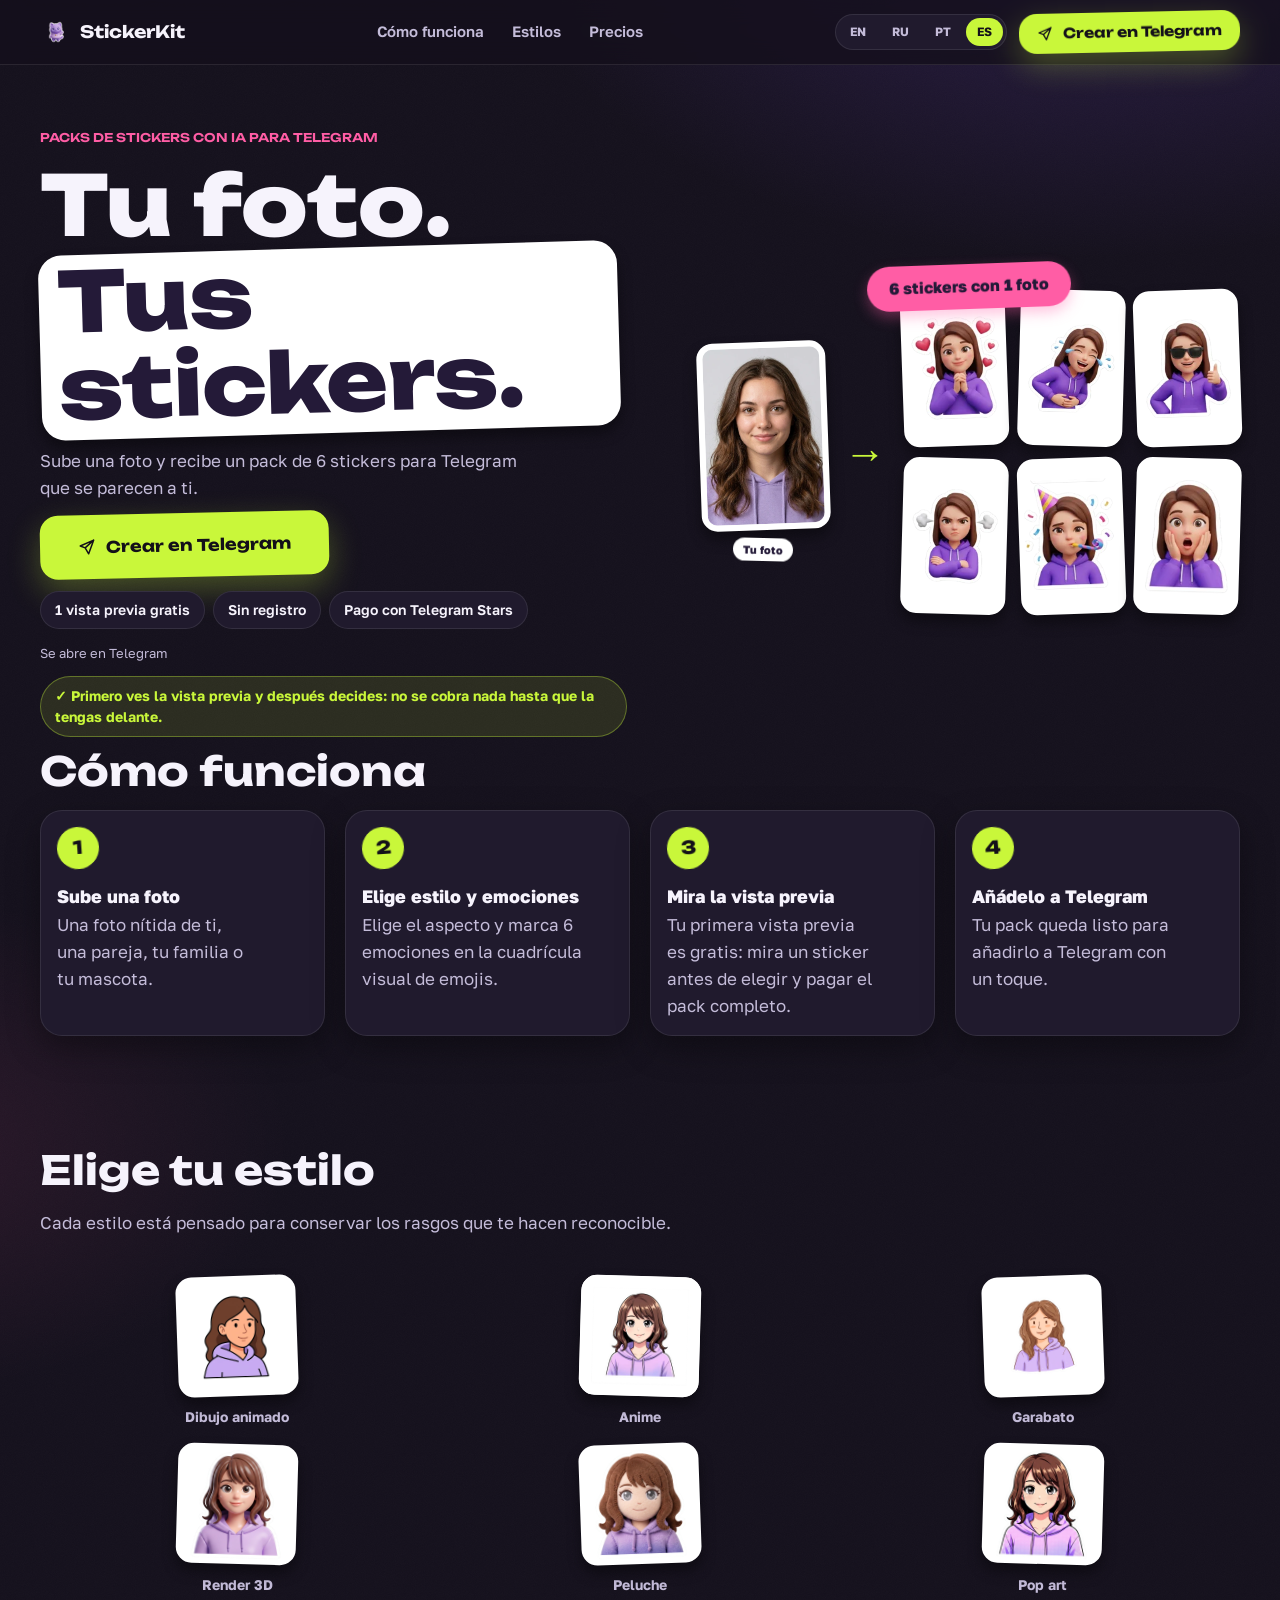
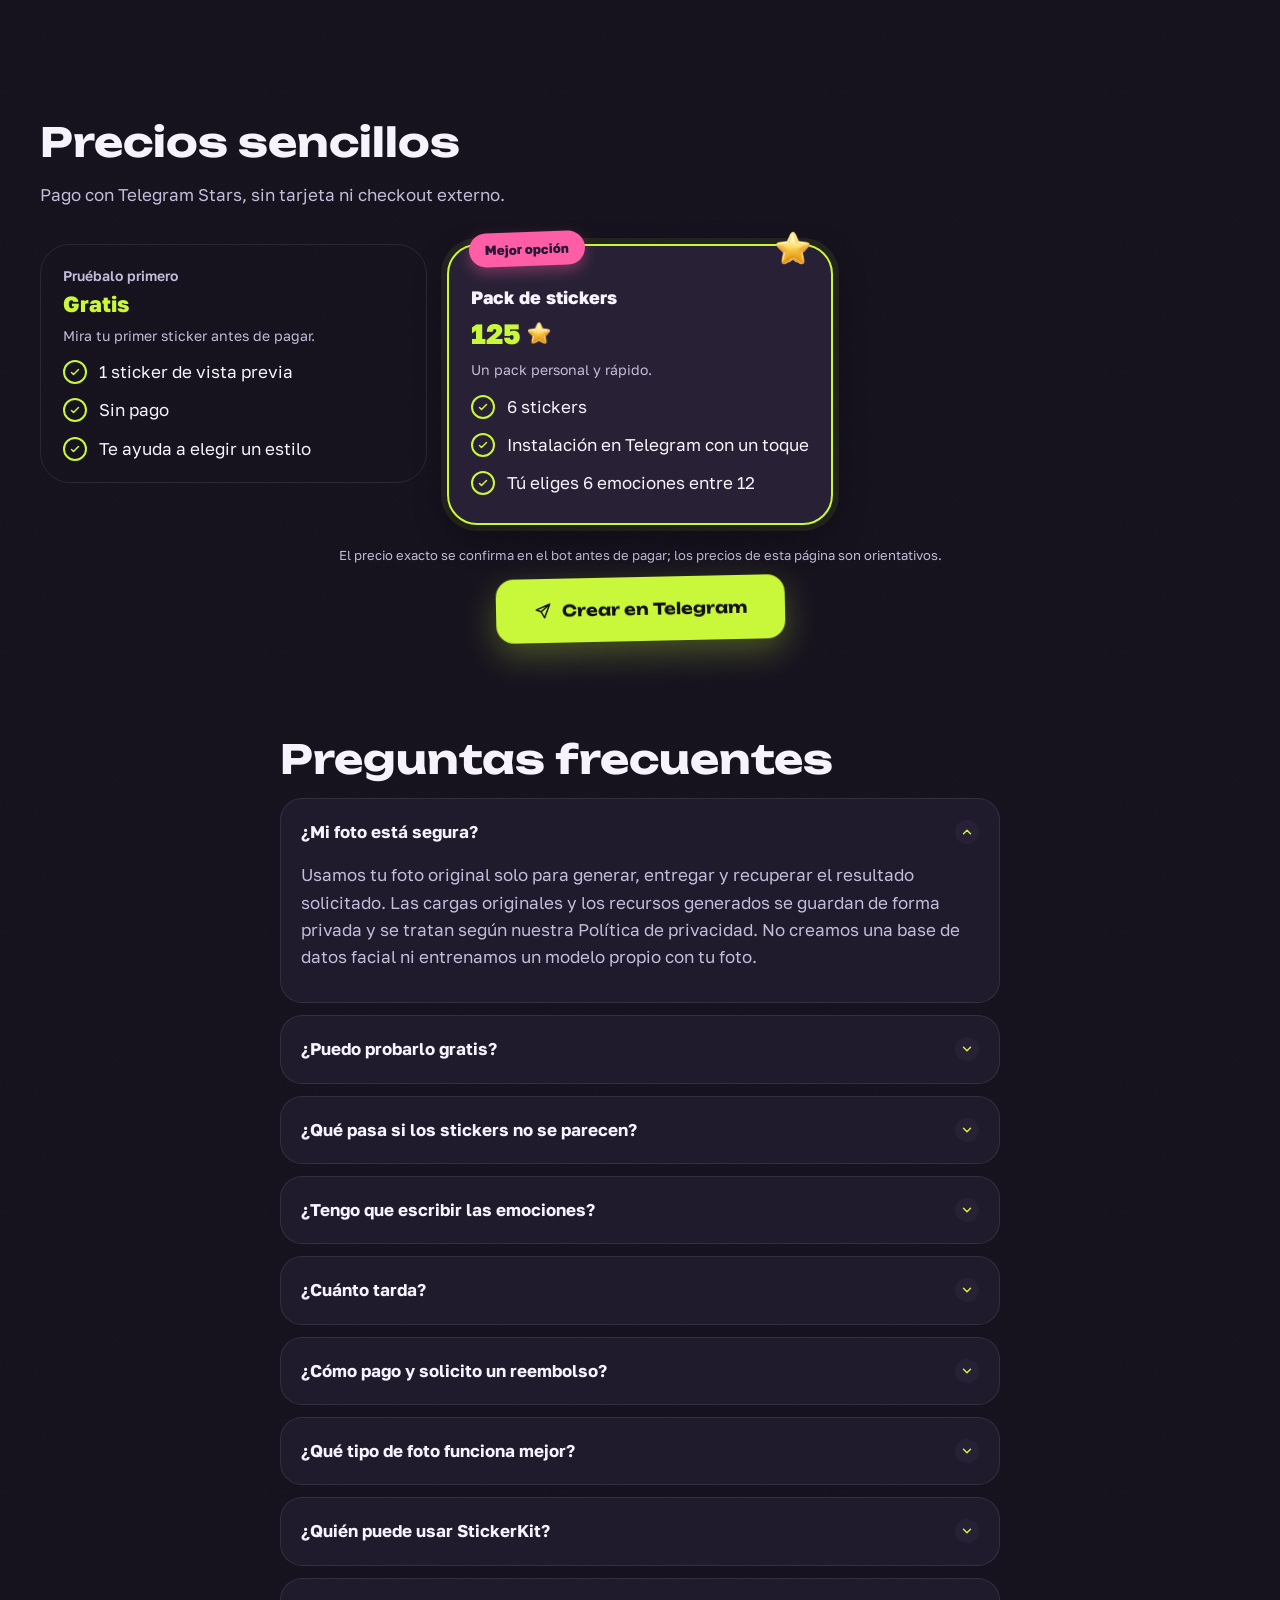
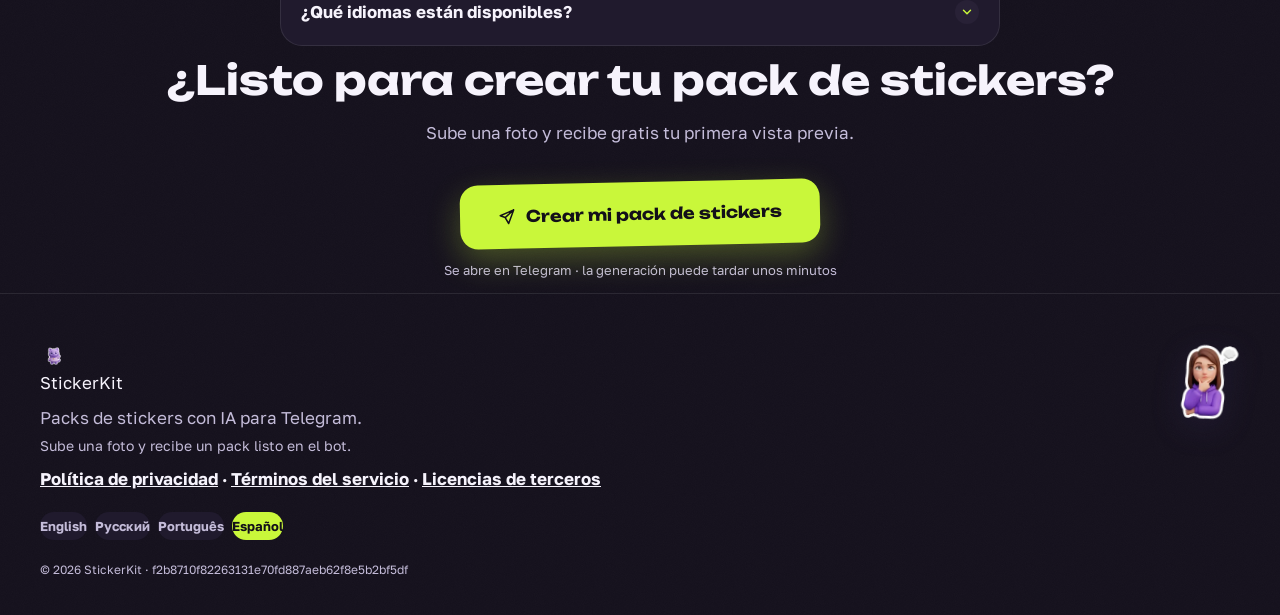
==== commit 606b03ba: "deploy: stickerkitapp/stickerkit-landing@f2b8710f82263131e70fd887aeb62f8e5b2bf5df" ====
--- a/es/index.html
+++ b/es/index.html
@@ -1 +1 @@
-<!DOCTYPE html><html lang="es"><head><meta charset="utf-8"><meta name="viewport" content="width=device-width, initial-scale=1"><title>StickerKit — convierte tu foto en un pack de stickers para Telegram</title><meta name="description" content="Sube una foto y crea un pack de stickers personalizado para ti, tu pareja, tu familia o tu mascota. Añádelo a Telegram con un toque."><link rel="canonical" href="https://stickerkit.app/es/"><link rel="alternate" hreflang="en" href="https://stickerkit.app/"><link rel="alternate" hreflang="ru" href="https://stickerkit.app/ru/"><link rel="alternate" hreflang="es" href="https://stickerkit.app/es/"><link rel="alternate" hreflang="pt-BR" href="https://stickerkit.app/pt/"><link rel="alternate" hreflang="x-default" href="https://stickerkit.app/"><link rel="icon" type="image/webp" href="/assets/ui/mascot-cat.webp"><meta property="og:type" content="website"><meta property="og:site_name" content="StickerKit"><meta property="og:locale" content="es_ES"><meta property="og:title" content="StickerKit — convierte tu foto en un pack de stickers para Telegram"><meta property="og:description" content="Sube una foto y crea un pack de stickers personalizado para ti, tu pareja, tu familia o tu mascota. Añádelo a Telegram con un toque."><meta property="og:url" content="https://stickerkit.app/es/"><meta property="og:image" content="https://stickerkit.app/assets/ui/social-card.webp"><meta property="og:image:type" content="image/webp"><meta property="og:image:width" content="1200"><meta property="og:image:height" content="630"><meta property="og:image:alt" content="Ejemplos de stickers personalizados de StickerKit"><meta name="twitter:card" content="summary_large_image"><meta name="twitter:title" content="StickerKit — convierte tu foto en un pack de stickers para Telegram"><meta name="twitter:description" content="Sube una foto y crea un pack de stickers personalizado para ti, tu pareja, tu familia o tu mascota. Añádelo a Telegram con un toque."><meta name="twitter:image" content="https://stickerkit.app/assets/ui/social-card.webp"><meta name="twitter:image:alt" content="Ejemplos de stickers personalizados de StickerKit"><link rel="stylesheet" href="/_astro/i18n.CnTxMMP6.css"><link rel="stylesheet" href="/_astro/StickyCta.CfdZxKbj.css"></head><body><header class="site-header" data-astro-cid-nen7h5rs><div class="container site-header__row" data-astro-cid-nen7h5rs><div class="wordmark" data-astro-cid-nen7h5rs><img src="/assets/ui/mascot-cat.webp" width="32" height="32" alt="" loading="eager" data-astro-cid-nen7h5rs>StickerKit</div><nav class="site-nav" aria-label="Navegación principal" data-astro-cid-nen7h5rs><a href="#how-it-works" data-astro-cid-nen7h5rs>Cómo funciona</a><a href="#styles" data-astro-cid-nen7h5rs>Estilos</a><a href="#pricing" data-astro-cid-nen7h5rs>Precios</a></nav><div class="site-header__actions" data-astro-cid-nen7h5rs><nav class="lang-switcher-compact" aria-label="Idioma" data-astro-cid-nen7h5rs><a href="/" class="lang-pill-compact" data-astro-cid-nen7h5rs>EN</a><a href="/ru/" class="lang-pill-compact" data-astro-cid-nen7h5rs>RU</a><a href="/pt/" class="lang-pill-compact" data-astro-cid-nen7h5rs>PT</a><a href="/es/" class="lang-pill-compact lang-pill-compact--active" data-astro-cid-nen7h5rs>ES</a></nav><a href="https://t.me/stickerkit_bot?start=lp_header_es" target="_blank" rel="noopener" class="cta-button cta-button--compact" data-astro-cid-nen7h5rs><svg width="16" height="16" viewBox="0 0 24 24" fill="none" aria-hidden="true" data-astro-cid-nen7h5rs><path d="M21 3 3 10.5l6.5 2.5m11.5-10L14 21l-4.5-8m11.5-10L9.5 13" stroke="currentColor" stroke-width="2" stroke-linecap="round" stroke-linejoin="round" data-astro-cid-nen7h5rs></path></svg>Crear en Telegram</a></div></div></header><main><section class="container hero" data-astro-cid-ge2uvauf><div class="hero__copy" data-astro-cid-ge2uvauf><p class="eyebrow reveal" style="animation-delay: 60ms;" data-astro-cid-ge2uvauf>Packs de stickers con IA para Telegram</p><h1 class="reveal" style="animation-delay: 120ms;" data-astro-cid-ge2uvauf>Tu foto.<br data-astro-cid-ge2uvauf><span class="headline-sticker" data-astro-cid-ge2uvauf>Tus stickers.</span></h1><p class="text-muted reveal" style="animation-delay: 180ms; max-width: 46ch;" data-astro-cid-ge2uvauf>Sube una foto y recibe un pack de 6 stickers para Telegram que se parecen a ti.</p><div class="reveal" style="animation-delay: 240ms;" data-astro-cid-ge2uvauf><a href="https://t.me/stickerkit_bot?start=lp_hero_es" target="_blank" rel="noopener" class="cta-button"><svg width="18" height="18" viewBox="0 0 24 24" fill="none" aria-hidden="true"><path d="M21 3 3 10.5l6.5 2.5m11.5-10L14 21l-4.5-8m11.5-10L9.5 13" stroke="currentColor" stroke-width="2" stroke-linecap="round" stroke-linejoin="round"></path></svg>Crear en Telegram</a></div><div class="trust-chips reveal" style="animation-delay: 280ms;" data-astro-cid-ge2uvauf><span class="trust-chip" data-astro-cid-ge2uvauf>1 vista previa gratis</span><span class="trust-chip" data-astro-cid-ge2uvauf>Sin registro</span><span class="trust-chip" data-astro-cid-ge2uvauf>Pago con Telegram Stars</span></div><p class="text-muted reveal" style="animation-delay: 300ms; font-size: 13px; margin-top: 4px;" data-astro-cid-ge2uvauf>Se abre en Telegram</p><p class="guarantee-badge reveal" style="animation-delay: 320ms;" data-astro-cid-ge2uvauf>✓ Primero ves la vista previa y después decides: no se cobra nada hasta que la tengas delante.</p></div><div class="hero__art reveal" style="animation-delay: 160ms;" data-astro-cid-ge2uvauf><div class="proof" data-astro-cid-ge2uvauf><span class="pill-badge proof__badge" data-astro-cid-ge2uvauf>6 stickers con 1 foto</span><div class="proof__row" data-astro-cid-ge2uvauf><div class="proof__source" data-astro-cid-ge2uvauf><div class="tile-shadow proof__photo" data-astro-cid-ge2uvauf><img src="/assets/ui/source-photo.webp" width="176" height="176" alt="Foto original con los mismos rasgos que los stickers generados" loading="eager" fetchpriority="high" data-astro-cid-ge2uvauf></div><span class="proof__chip" data-astro-cid-ge2uvauf>Tu foto</span></div><span class="proof__arrow" aria-hidden="true" data-astro-cid-ge2uvauf>→</span><div class="proof__grid" aria-hidden="true" data-astro-cid-ge2uvauf><div class="tile-shadow proof__sticker" data-astro-cid-ge2uvauf><img src="/assets/stickers/sticker-01.webp" width="144" height="144" alt="" loading="lazy" data-astro-cid-ge2uvauf></div><div class="tile-shadow proof__sticker" data-astro-cid-ge2uvauf><img src="/assets/stickers/sticker-02.webp" width="144" height="144" alt="" loading="lazy" data-astro-cid-ge2uvauf></div><div class="tile-shadow proof__sticker" data-astro-cid-ge2uvauf><img src="/assets/stickers/sticker-03.webp" width="144" height="144" alt="" loading="lazy" data-astro-cid-ge2uvauf></div><div class="tile-shadow proof__sticker" data-astro-cid-ge2uvauf><img src="/assets/stickers/sticker-06.webp" width="144" height="144" alt="" loading="lazy" data-astro-cid-ge2uvauf></div><div class="tile-shadow proof__sticker" data-astro-cid-ge2uvauf><img src="/assets/stickers/sticker-07.webp" width="144" height="144" alt="" loading="lazy" data-astro-cid-ge2uvauf></div><div class="tile-shadow proof__sticker" data-astro-cid-ge2uvauf><img src="/assets/stickers/sticker-10.webp" width="144" height="144" alt="" loading="lazy" data-astro-cid-ge2uvauf></div></div></div></div></div></section><section class="container" id="how-it-works" data-astro-cid-l43jfdkk><h2 data-astro-cid-l43jfdkk>Cómo funciona</h2><div class="grid-4" data-astro-cid-l43jfdkk><div class="card step-card reveal" style="animation-delay: 0ms;" data-astro-cid-l43jfdkk><div class="step-badge" data-astro-cid-l43jfdkk>1</div><h3 class="step-card__title" data-astro-cid-l43jfdkk>Sube una foto</h3><p class="text-muted step-card__desc" data-astro-cid-l43jfdkk>Una foto nítida de ti, una pareja, tu familia o tu mascota.</p></div><div class="card step-card reveal" style="animation-delay: 80ms;" data-astro-cid-l43jfdkk><div class="step-badge" data-astro-cid-l43jfdkk>2</div><h3 class="step-card__title" data-astro-cid-l43jfdkk>Elige estilo y emociones</h3><p class="text-muted step-card__desc" data-astro-cid-l43jfdkk>Elige el aspecto y marca 6 emociones en la cuadrícula visual de emojis.</p></div><div class="card step-card reveal" style="animation-delay: 160ms;" data-astro-cid-l43jfdkk><div class="step-badge" data-astro-cid-l43jfdkk>3</div><h3 class="step-card__title" data-astro-cid-l43jfdkk>Mira la vista previa</h3><p class="text-muted step-card__desc" data-astro-cid-l43jfdkk>Tu primera vista previa es gratis: mira un sticker antes de elegir y pagar el pack completo.</p></div><div class="card step-card reveal" style="animation-delay: 240ms;" data-astro-cid-l43jfdkk><div class="step-badge" data-astro-cid-l43jfdkk>4</div><h3 class="step-card__title" data-astro-cid-l43jfdkk>Añádelo a Telegram</h3><p class="text-muted step-card__desc" data-astro-cid-l43jfdkk>Tu pack queda listo para añadirlo a Telegram con un toque.</p></div></div></section><section class="container" id="styles" data-astro-cid-phn37o7r><h2 data-astro-cid-phn37o7r>Elige tu estilo</h2><p class="text-muted section-lede" data-astro-cid-phn37o7r>Cada estilo está pensado para conservar los rasgos que te hacen reconocible.</p><div class="style-grid" tabindex="0" aria-label="Elige tu estilo" data-astro-cid-phn37o7r><figure class="style-tile" data-astro-cid-phn37o7r><span class="style-tile__frame" data-astro-cid-phn37o7r><img src="/assets/styles/style-cartoon.webp" width="120" height="120" alt="Dibujo animado" loading="lazy" data-astro-cid-phn37o7r></span><figcaption data-astro-cid-phn37o7r>Dibujo animado</figcaption></figure><figure class="style-tile" data-astro-cid-phn37o7r><span class="style-tile__frame" data-astro-cid-phn37o7r><img src="/assets/styles/style-anime.webp" width="120" height="120" alt="Anime" loading="lazy" data-astro-cid-phn37o7r></span><figcaption data-astro-cid-phn37o7r>Anime</figcaption></figure><figure class="style-tile" data-astro-cid-phn37o7r><span class="style-tile__frame" data-astro-cid-phn37o7r><img src="/assets/styles/style-doodle.webp" width="120" height="120" alt="Garabato" loading="lazy" data-astro-cid-phn37o7r></span><figcaption data-astro-cid-phn37o7r>Garabato</figcaption></figure><figure class="style-tile" data-astro-cid-phn37o7r><span class="style-tile__frame" data-astro-cid-phn37o7r><img src="/assets/styles/style-render3d.webp" width="120" height="120" alt="Render 3D" loading="lazy" data-astro-cid-phn37o7r></span><figcaption data-astro-cid-phn37o7r>Render 3D</figcaption></figure><figure class="style-tile" data-astro-cid-phn37o7r><span class="style-tile__frame" data-astro-cid-phn37o7r><img src="/assets/styles/style-plush.webp" width="120" height="120" alt="Peluche" loading="lazy" data-astro-cid-phn37o7r></span><figcaption data-astro-cid-phn37o7r>Peluche</figcaption></figure><figure class="style-tile" data-astro-cid-phn37o7r><span class="style-tile__frame" data-astro-cid-phn37o7r><img src="/assets/styles/style-popart.webp" width="120" height="120" alt="Pop art" loading="lazy" data-astro-cid-phn37o7r></span><figcaption data-astro-cid-phn37o7r>Pop art</figcaption></figure></div></section><section class="container" id="pricing" data-astro-cid-htruwgye><h2 data-astro-cid-htruwgye>Precios sencillos</h2><p class="text-muted section-lede" data-astro-cid-htruwgye>Pago con Telegram Stars, sin tarjeta ni checkout externo.</p><div class="grid-3" data-astro-cid-htruwgye><div class="plan-card reveal plan-card--try" style="animation-delay: 0ms;" data-astro-cid-htruwgye><p style="font-family: var(--font-body); font-weight: 600; font-size: 14px; margin: 0 0 0; color: var(--text-muted);" data-astro-cid-htruwgye>Pruébalo primero</p><p class="plan-price" style="font-size: 22px; font-weight: 800; color: var(--acid); margin-bottom: 4px;" data-astro-cid-htruwgye>Gratis</p><p class="text-muted" style="font-size: 14px;" data-astro-cid-htruwgye>Mira tu primer sticker antes de pagar.</p><ul class="check-list" data-astro-cid-htruwgye><li data-astro-cid-htruwgye><span class="check-icon" aria-hidden="true" data-astro-cid-htruwgye><svg width="12" height="12" viewBox="0 0 24 24" fill="none" data-astro-cid-htruwgye><path d="M5 13l4 4L19 7" stroke="currentColor" stroke-width="3" stroke-linecap="round" stroke-linejoin="round" data-astro-cid-htruwgye></path></svg></span><span data-astro-cid-htruwgye>1 sticker de vista previa</span></li><li data-astro-cid-htruwgye><span class="check-icon" aria-hidden="true" data-astro-cid-htruwgye><svg width="12" height="12" viewBox="0 0 24 24" fill="none" data-astro-cid-htruwgye><path d="M5 13l4 4L19 7" stroke="currentColor" stroke-width="3" stroke-linecap="round" stroke-linejoin="round" data-astro-cid-htruwgye></path></svg></span><span data-astro-cid-htruwgye>Sin pago</span></li><li data-astro-cid-htruwgye><span class="check-icon" aria-hidden="true" data-astro-cid-htruwgye><svg width="12" height="12" viewBox="0 0 24 24" fill="none" data-astro-cid-htruwgye><path d="M5 13l4 4L19 7" stroke="currentColor" stroke-width="3" stroke-linecap="round" stroke-linejoin="round" data-astro-cid-htruwgye></path></svg></span><span data-astro-cid-htruwgye>Te ayuda a elegir un estilo</span></li></ul></div><div class="plan-card reveal plan-card--featured" style="animation-delay: 90ms;" data-astro-cid-htruwgye><img src="/assets/ui/star.webp" width="36" height="36" alt="" class="plan-card__badge" loading="lazy" data-astro-cid-htruwgye><span class="pill-badge" style="position: absolute; top: -14px; left: 20px;" data-astro-cid-htruwgye>Mejor opción</span><p style="font-family: var(--font-body); font-weight: 800; font-size: 18px; margin: 12px 0 0; color: var(--text);" data-astro-cid-htruwgye>Pack de stickers</p><p class="plan-price" style="font-size: 28px; font-weight: 800; color: var(--acid); margin-bottom: 4px;" data-astro-cid-htruwgye>125<img src="/assets/ui/star.webp" width="24" height="24" alt="Stars" class="plan-price__star" loading="lazy" data-astro-cid-htruwgye></p><p class="text-muted" style="font-size: 14px;" data-astro-cid-htruwgye>Un pack personal y rápido.</p><ul class="check-list" data-astro-cid-htruwgye><li data-astro-cid-htruwgye><span class="check-icon" aria-hidden="true" data-astro-cid-htruwgye><svg width="12" height="12" viewBox="0 0 24 24" fill="none" data-astro-cid-htruwgye><path d="M5 13l4 4L19 7" stroke="currentColor" stroke-width="3" stroke-linecap="round" stroke-linejoin="round" data-astro-cid-htruwgye></path></svg></span><span data-astro-cid-htruwgye>6 stickers</span></li><li data-astro-cid-htruwgye><span class="check-icon" aria-hidden="true" data-astro-cid-htruwgye><svg width="12" height="12" viewBox="0 0 24 24" fill="none" data-astro-cid-htruwgye><path d="M5 13l4 4L19 7" stroke="currentColor" stroke-width="3" stroke-linecap="round" stroke-linejoin="round" data-astro-cid-htruwgye></path></svg></span><span data-astro-cid-htruwgye>Instalación en Telegram con un toque</span></li><li data-astro-cid-htruwgye><span class="check-icon" aria-hidden="true" data-astro-cid-htruwgye><svg width="12" height="12" viewBox="0 0 24 24" fill="none" data-astro-cid-htruwgye><path d="M5 13l4 4L19 7" stroke="currentColor" stroke-width="3" stroke-linecap="round" stroke-linejoin="round" data-astro-cid-htruwgye></path></svg></span><span data-astro-cid-htruwgye>Tú eliges 6 emociones entre 12</span></li></ul></div></div><p class="text-muted" style="font-size: 13px; margin-top: 20px; text-align: center;" data-astro-cid-htruwgye>El precio exacto se confirma en el bot antes de pagar; los precios de esta página son orientativos.</p><div style="display: flex; justify-content: center; margin-top: 8px;" data-astro-cid-htruwgye><a href="https://t.me/stickerkit_bot?start=lp_pricing_es" target="_blank" rel="noopener" class="cta-button"><svg width="18" height="18" viewBox="0 0 24 24" fill="none" aria-hidden="true"><path d="M21 3 3 10.5l6.5 2.5m11.5-10L14 21l-4.5-8m11.5-10L9.5 13" stroke="currentColor" stroke-width="2" stroke-linecap="round" stroke-linejoin="round"></path></svg>Crear en Telegram</a></div></section><section class="container" id="faq"><div class="prose"><h2>Preguntas frecuentes</h2><details class="faq-item reveal" style="animation-delay: 0ms;" open><summary>¿Mi foto está segura?</summary><p class="text-muted">Usamos tu foto original solo para generar, entregar y recuperar el resultado solicitado. Las cargas originales y los recursos generados se guardan de forma privada y se tratan según nuestra Política de privacidad. No creamos una base de datos facial ni entrenamos un modelo propio con tu foto.</p></details><details class="faq-item reveal" style="animation-delay: 40ms;"><summary>¿Puedo probarlo gratis?</summary><p class="text-muted">Sí. La primera vista previa es gratis: sube una foto, elige un estilo y mira el resultado antes de pagar.</p></details><details class="faq-item reveal" style="animation-delay: 80ms;"><summary>¿Qué pasa si los stickers no se parecen?</summary><p class="text-muted">Por eso la vista previa va primero: ves el resultado antes de pagar y no se cobra nada hasta que lo apruebes. Si aun así algo no sale como esperabas, escríbenos a soporte con /paysupport en el bot y lo revisamos contigo.</p></details><details class="faq-item reveal" style="animation-delay: 120ms;"><summary>¿Tengo que escribir las emociones?</summary><p class="text-muted">No. En la Mini App, toca exactamente 6 opciones de las 12 que hay en la cuadrícula visual de emojis.</p></details><details class="faq-item reveal" style="animation-delay: 160ms;"><summary>¿Cuánto tarda?</summary><p class="text-muted">Normalmente, unos minutos desde la foto hasta el pack terminado; puede tardar algo más si hay cola.</p></details><details class="faq-item reveal" style="animation-delay: 200ms;"><summary>¿Cómo pago y solicito un reembolso?</summary><p class="text-muted">El pago se procesa con Telegram Stars dentro del bot. Si algo sale mal con un pago, escribe /paysupport y lo revisamos manualmente. Se mantienen los derechos legales del consumidor.</p></details><details class="faq-item reveal" style="animation-delay: 240ms;"><summary>¿Qué tipo de foto funciona mejor?</summary><p class="text-muted">Para personas, usa una foto nítida y bien iluminada, sin filtros intensos, gafas oscuras ni caras tapadas; en parejas o familias, deben verse todas las caras. Para una mascota, procura que se vean bien su cara y sus rasgos distintivos, sin objetos que los tapen.</p></details><details class="faq-item reveal" style="animation-delay: 280ms;"><summary>¿Quién puede usar StickerKit?</summary><p class="text-muted">StickerKit está dirigido a personas de 18 años o más. Al usar el producto aceptas los Términos del servicio y confirmas que leíste la Política de privacidad. No pedimos tu fecha de nacimiento ni un documento de identidad.</p></details><details class="faq-item reveal" style="animation-delay: 320ms;"><summary>¿Qué idiomas están disponibles?</summary><p class="text-muted">La web está en inglés, ruso, español y portugués de Brasil. El bot y la Mini App están en inglés y ruso.</p></details></div></section><section class="container final-cta" data-astro-cid-blvy5prr><h2 data-astro-cid-blvy5prr>¿Listo para crear tu pack de stickers?</h2><p class="text-muted section-lede" style="margin-left: auto; margin-right: auto;" data-astro-cid-blvy5prr>Sube una foto y recibe gratis tu primera vista previa.</p><a href="https://t.me/stickerkit_bot?start=lp_final_es" target="_blank" rel="noopener" class="cta-button"><svg width="18" height="18" viewBox="0 0 24 24" fill="none" aria-hidden="true"><path d="M21 3 3 10.5l6.5 2.5m11.5-10L14 21l-4.5-8m11.5-10L9.5 13" stroke="currentColor" stroke-width="2" stroke-linecap="round" stroke-linejoin="round"></path></svg>Crear mi pack de stickers</a><p class="text-muted" style="font-size: 13px; margin-top: 14px;" data-astro-cid-blvy5prr>Se abre en Telegram · la generación puede tardar unos minutos</p></section></main><footer class="site-footer" data-astro-cid-jo6i4kqk><div class="container site-footer__row" data-astro-cid-jo6i4kqk><div class="site-footer__brand" data-astro-cid-jo6i4kqk><div class="wordmark" data-astro-cid-jo6i4kqk><img src="/assets/ui/mascot-cat.webp" width="28" height="28" alt="" loading="lazy" data-astro-cid-jo6i4kqk>StickerKit</div><p class="text-muted" style="margin: 8px 0 4px;" data-astro-cid-jo6i4kqk>Packs de stickers con IA para Telegram.</p><p class="text-muted" style="margin: 0 0 4px; font-size: 14px;" data-astro-cid-jo6i4kqk>Sube una foto y recibe un pack listo en el bot.</p></div><img src="/assets/stickers/sticker-04.webp" width="61" height="80" alt="" loading="lazy" class="site-footer__sticker" data-astro-cid-jo6i4kqk></div><div class="container" data-astro-cid-jo6i4kqk><p style="font-weight: 700;" data-astro-cid-jo6i4kqk><a href="/es/privacy" data-astro-cid-jo6i4kqk>Política de privacidad</a> · <a href="/es/terms" data-astro-cid-jo6i4kqk>Términos del servicio</a> · <a href="/third-party-font-licenses.txt" data-astro-cid-jo6i4kqk>Licencias de terceros</a></p><nav aria-label="Idioma" class="lang-switcher" data-astro-cid-jo6i4kqk><a href="/" class="lang-pill" data-astro-cid-jo6i4kqk>English</a><a href="/ru/" class="lang-pill" data-astro-cid-jo6i4kqk>Русский</a><a href="/pt/" class="lang-pill" data-astro-cid-jo6i4kqk>Português</a><a href="/es/" class="lang-pill lang-pill--active" data-astro-cid-jo6i4kqk>Español</a></nav><p class="text-muted" style="font-size: 12px; margin-top: 20px;" data-astro-cid-jo6i4kqk>© 2026 StickerKit · <span title="build" data-astro-cid-jo6i4kqk>3bb3863100b1d421cb703a230607b0cd7308d016</span></p></div></footer><div class="sticky-cta"><a href="https://t.me/stickerkit_bot?start=lp_sticky_es" target="_blank" rel="noopener" class="cta-button cta-button--block"><svg width="18" height="18" viewBox="0 0 24 24" fill="none" aria-hidden="true"><path d="M21 3 3 10.5l6.5 2.5m11.5-10L14 21l-4.5-8m11.5-10L9.5 13" stroke="currentColor" stroke-width="2" stroke-linecap="round" stroke-linejoin="round"></path></svg>Crear en Telegram</a></div></body></html>+<!DOCTYPE html><html lang="es"><head><meta charset="utf-8"><meta name="viewport" content="width=device-width, initial-scale=1"><title>StickerKit – convierte tu foto en un pack de stickers para Telegram</title><meta name="description" content="Sube una foto y crea un pack de stickers personalizado para ti, tu pareja, tu familia o tu mascota. Añádelo a Telegram con un toque."><link rel="canonical" href="https://stickerkit.app/es/"><link rel="alternate" hreflang="en" href="https://stickerkit.app/"><link rel="alternate" hreflang="ru" href="https://stickerkit.app/ru/"><link rel="alternate" hreflang="es" href="https://stickerkit.app/es/"><link rel="alternate" hreflang="pt-BR" href="https://stickerkit.app/pt/"><link rel="alternate" hreflang="x-default" href="https://stickerkit.app/"><link rel="icon" type="image/webp" href="/assets/ui/mascot-cat.webp"><meta property="og:type" content="website"><meta property="og:site_name" content="StickerKit"><meta property="og:locale" content="es_ES"><meta property="og:title" content="StickerKit – convierte tu foto en un pack de stickers para Telegram"><meta property="og:description" content="Sube una foto y crea un pack de stickers personalizado para ti, tu pareja, tu familia o tu mascota. Añádelo a Telegram con un toque."><meta property="og:url" content="https://stickerkit.app/es/"><meta property="og:image" content="https://stickerkit.app/assets/ui/social-card.webp"><meta property="og:image:type" content="image/webp"><meta property="og:image:width" content="1200"><meta property="og:image:height" content="630"><meta property="og:image:alt" content="Ejemplos de stickers personalizados de StickerKit"><meta name="twitter:card" content="summary_large_image"><meta name="twitter:title" content="StickerKit – convierte tu foto en un pack de stickers para Telegram"><meta name="twitter:description" content="Sube una foto y crea un pack de stickers personalizado para ti, tu pareja, tu familia o tu mascota. Añádelo a Telegram con un toque."><meta name="twitter:image" content="https://stickerkit.app/assets/ui/social-card.webp"><meta name="twitter:image:alt" content="Ejemplos de stickers personalizados de StickerKit"><link rel="stylesheet" href="/_astro/i18n.CnTxMMP6.css"><link rel="stylesheet" href="/_astro/StickyCta.CfdZxKbj.css"></head><body><header class="site-header" data-astro-cid-nen7h5rs><div class="container site-header__row" data-astro-cid-nen7h5rs><div class="wordmark" data-astro-cid-nen7h5rs><img src="/assets/ui/mascot-cat.webp" width="32" height="32" alt="" loading="eager" data-astro-cid-nen7h5rs>StickerKit</div><nav class="site-nav" aria-label="Navegación principal" data-astro-cid-nen7h5rs><a href="#how-it-works" data-astro-cid-nen7h5rs>Cómo funciona</a><a href="#styles" data-astro-cid-nen7h5rs>Estilos</a><a href="#pricing" data-astro-cid-nen7h5rs>Precios</a></nav><div class="site-header__actions" data-astro-cid-nen7h5rs><nav class="lang-switcher-compact" aria-label="Idioma" data-astro-cid-nen7h5rs><a href="/" class="lang-pill-compact" data-astro-cid-nen7h5rs>EN</a><a href="/ru/" class="lang-pill-compact" data-astro-cid-nen7h5rs>RU</a><a href="/pt/" class="lang-pill-compact" data-astro-cid-nen7h5rs>PT</a><a href="/es/" class="lang-pill-compact lang-pill-compact--active" data-astro-cid-nen7h5rs>ES</a></nav><a href="https://t.me/stickerkit_bot?start=lp_header_es" target="_blank" rel="noopener" class="cta-button cta-button--compact" data-astro-cid-nen7h5rs><svg width="16" height="16" viewBox="0 0 24 24" fill="none" aria-hidden="true" data-astro-cid-nen7h5rs><path d="M21 3 3 10.5l6.5 2.5m11.5-10L14 21l-4.5-8m11.5-10L9.5 13" stroke="currentColor" stroke-width="2" stroke-linecap="round" stroke-linejoin="round" data-astro-cid-nen7h5rs></path></svg>Crear en Telegram</a></div></div></header><main><section class="container hero" data-astro-cid-ge2uvauf><div class="hero__copy" data-astro-cid-ge2uvauf><p class="eyebrow reveal" style="animation-delay: 60ms;" data-astro-cid-ge2uvauf>Packs de stickers con IA para Telegram</p><h1 class="reveal" style="animation-delay: 120ms;" data-astro-cid-ge2uvauf>Tu foto.<br data-astro-cid-ge2uvauf><span class="headline-sticker" data-astro-cid-ge2uvauf>Tus stickers.</span></h1><p class="text-muted reveal" style="animation-delay: 180ms; max-width: 46ch;" data-astro-cid-ge2uvauf>Sube una foto y recibe un pack de 6 stickers para Telegram que se parecen a ti.</p><div class="reveal" style="animation-delay: 240ms;" data-astro-cid-ge2uvauf><a href="https://t.me/stickerkit_bot?start=lp_hero_es" target="_blank" rel="noopener" class="cta-button"><svg width="18" height="18" viewBox="0 0 24 24" fill="none" aria-hidden="true"><path d="M21 3 3 10.5l6.5 2.5m11.5-10L14 21l-4.5-8m11.5-10L9.5 13" stroke="currentColor" stroke-width="2" stroke-linecap="round" stroke-linejoin="round"></path></svg>Crear en Telegram</a></div><div class="trust-chips reveal" style="animation-delay: 280ms;" data-astro-cid-ge2uvauf><span class="trust-chip" data-astro-cid-ge2uvauf>1 vista previa gratis</span><span class="trust-chip" data-astro-cid-ge2uvauf>Sin registro</span><span class="trust-chip" data-astro-cid-ge2uvauf>Pago con Telegram Stars</span></div><p class="text-muted reveal" style="animation-delay: 300ms; font-size: 13px; margin-top: 4px;" data-astro-cid-ge2uvauf>Se abre en Telegram</p><p class="guarantee-badge reveal" style="animation-delay: 320ms;" data-astro-cid-ge2uvauf>✓ Primero ves la vista previa y después decides: no se cobra nada hasta que la tengas delante.</p></div><div class="hero__art reveal" style="animation-delay: 160ms;" data-astro-cid-ge2uvauf><div class="proof" data-astro-cid-ge2uvauf><span class="pill-badge proof__badge" data-astro-cid-ge2uvauf>6 stickers con 1 foto</span><div class="proof__row" data-astro-cid-ge2uvauf><div class="proof__source" data-astro-cid-ge2uvauf><div class="tile-shadow proof__photo" data-astro-cid-ge2uvauf><img src="/assets/ui/source-photo.webp" width="176" height="176" alt="Foto original con los mismos rasgos que los stickers generados" loading="eager" fetchpriority="high" data-astro-cid-ge2uvauf></div><span class="proof__chip" data-astro-cid-ge2uvauf>Tu foto</span></div><span class="proof__arrow" aria-hidden="true" data-astro-cid-ge2uvauf>→</span><div class="proof__grid" aria-hidden="true" data-astro-cid-ge2uvauf><div class="tile-shadow proof__sticker" data-astro-cid-ge2uvauf><img src="/assets/stickers/sticker-01.webp" width="144" height="144" alt="" loading="lazy" data-astro-cid-ge2uvauf></div><div class="tile-shadow proof__sticker" data-astro-cid-ge2uvauf><img src="/assets/stickers/sticker-02.webp" width="144" height="144" alt="" loading="lazy" data-astro-cid-ge2uvauf></div><div class="tile-shadow proof__sticker" data-astro-cid-ge2uvauf><img src="/assets/stickers/sticker-03.webp" width="144" height="144" alt="" loading="lazy" data-astro-cid-ge2uvauf></div><div class="tile-shadow proof__sticker" data-astro-cid-ge2uvauf><img src="/assets/stickers/sticker-06.webp" width="144" height="144" alt="" loading="lazy" data-astro-cid-ge2uvauf></div><div class="tile-shadow proof__sticker" data-astro-cid-ge2uvauf><img src="/assets/stickers/sticker-07.webp" width="144" height="144" alt="" loading="lazy" data-astro-cid-ge2uvauf></div><div class="tile-shadow proof__sticker" data-astro-cid-ge2uvauf><img src="/assets/stickers/sticker-10.webp" width="144" height="144" alt="" loading="lazy" data-astro-cid-ge2uvauf></div></div></div></div></div></section><section class="container" id="how-it-works" data-astro-cid-l43jfdkk><h2 data-astro-cid-l43jfdkk>Cómo funciona</h2><div class="grid-4" data-astro-cid-l43jfdkk><div class="card step-card reveal" style="animation-delay: 0ms;" data-astro-cid-l43jfdkk><div class="step-badge" data-astro-cid-l43jfdkk>1</div><h3 class="step-card__title" data-astro-cid-l43jfdkk>Sube una foto</h3><p class="text-muted step-card__desc" data-astro-cid-l43jfdkk>Una foto nítida de ti, una pareja, tu familia o tu mascota.</p></div><div class="card step-card reveal" style="animation-delay: 80ms;" data-astro-cid-l43jfdkk><div class="step-badge" data-astro-cid-l43jfdkk>2</div><h3 class="step-card__title" data-astro-cid-l43jfdkk>Elige estilo y emociones</h3><p class="text-muted step-card__desc" data-astro-cid-l43jfdkk>Elige el aspecto y marca 6 emociones en la cuadrícula visual de emojis.</p></div><div class="card step-card reveal" style="animation-delay: 160ms;" data-astro-cid-l43jfdkk><div class="step-badge" data-astro-cid-l43jfdkk>3</div><h3 class="step-card__title" data-astro-cid-l43jfdkk>Mira la vista previa</h3><p class="text-muted step-card__desc" data-astro-cid-l43jfdkk>Tu primera vista previa es gratis: mira un sticker antes de elegir y pagar el pack completo.</p></div><div class="card step-card reveal" style="animation-delay: 240ms;" data-astro-cid-l43jfdkk><div class="step-badge" data-astro-cid-l43jfdkk>4</div><h3 class="step-card__title" data-astro-cid-l43jfdkk>Añádelo a Telegram</h3><p class="text-muted step-card__desc" data-astro-cid-l43jfdkk>Tu pack queda listo para añadirlo a Telegram con un toque.</p></div></div></section><section class="container" id="styles" data-astro-cid-phn37o7r><h2 data-astro-cid-phn37o7r>Elige tu estilo</h2><p class="text-muted section-lede" data-astro-cid-phn37o7r>Cada estilo está pensado para conservar los rasgos que te hacen reconocible.</p><div class="style-grid" tabindex="0" aria-label="Elige tu estilo" data-astro-cid-phn37o7r><figure class="style-tile" data-astro-cid-phn37o7r><span class="style-tile__frame" data-astro-cid-phn37o7r><img src="/assets/styles/style-cartoon.webp" width="120" height="120" alt="Dibujo animado" loading="lazy" data-astro-cid-phn37o7r></span><figcaption data-astro-cid-phn37o7r>Dibujo animado</figcaption></figure><figure class="style-tile" data-astro-cid-phn37o7r><span class="style-tile__frame" data-astro-cid-phn37o7r><img src="/assets/styles/style-anime.webp" width="120" height="120" alt="Anime" loading="lazy" data-astro-cid-phn37o7r></span><figcaption data-astro-cid-phn37o7r>Anime</figcaption></figure><figure class="style-tile" data-astro-cid-phn37o7r><span class="style-tile__frame" data-astro-cid-phn37o7r><img src="/assets/styles/style-doodle.webp" width="120" height="120" alt="Garabato" loading="lazy" data-astro-cid-phn37o7r></span><figcaption data-astro-cid-phn37o7r>Garabato</figcaption></figure><figure class="style-tile" data-astro-cid-phn37o7r><span class="style-tile__frame" data-astro-cid-phn37o7r><img src="/assets/styles/style-render3d.webp" width="120" height="120" alt="Render 3D" loading="lazy" data-astro-cid-phn37o7r></span><figcaption data-astro-cid-phn37o7r>Render 3D</figcaption></figure><figure class="style-tile" data-astro-cid-phn37o7r><span class="style-tile__frame" data-astro-cid-phn37o7r><img src="/assets/styles/style-plush.webp" width="120" height="120" alt="Peluche" loading="lazy" data-astro-cid-phn37o7r></span><figcaption data-astro-cid-phn37o7r>Peluche</figcaption></figure><figure class="style-tile" data-astro-cid-phn37o7r><span class="style-tile__frame" data-astro-cid-phn37o7r><img src="/assets/styles/style-popart.webp" width="120" height="120" alt="Pop art" loading="lazy" data-astro-cid-phn37o7r></span><figcaption data-astro-cid-phn37o7r>Pop art</figcaption></figure></div></section><section class="container" id="pricing" data-astro-cid-htruwgye><h2 data-astro-cid-htruwgye>Precios sencillos</h2><p class="text-muted section-lede" data-astro-cid-htruwgye>Pago con Telegram Stars, sin tarjeta ni checkout externo.</p><div class="grid-3" data-astro-cid-htruwgye><div class="plan-card reveal plan-card--try" style="animation-delay: 0ms;" data-astro-cid-htruwgye><p style="font-family: var(--font-body); font-weight: 600; font-size: 14px; margin: 0 0 0; color: var(--text-muted);" data-astro-cid-htruwgye>Pruébalo primero</p><p class="plan-price" style="font-size: 22px; font-weight: 800; color: var(--acid); margin-bottom: 4px;" data-astro-cid-htruwgye>Gratis</p><p class="text-muted" style="font-size: 14px;" data-astro-cid-htruwgye>Mira tu primer sticker antes de pagar.</p><ul class="check-list" data-astro-cid-htruwgye><li data-astro-cid-htruwgye><span class="check-icon" aria-hidden="true" data-astro-cid-htruwgye><svg width="12" height="12" viewBox="0 0 24 24" fill="none" data-astro-cid-htruwgye><path d="M5 13l4 4L19 7" stroke="currentColor" stroke-width="3" stroke-linecap="round" stroke-linejoin="round" data-astro-cid-htruwgye></path></svg></span><span data-astro-cid-htruwgye>1 sticker de vista previa</span></li><li data-astro-cid-htruwgye><span class="check-icon" aria-hidden="true" data-astro-cid-htruwgye><svg width="12" height="12" viewBox="0 0 24 24" fill="none" data-astro-cid-htruwgye><path d="M5 13l4 4L19 7" stroke="currentColor" stroke-width="3" stroke-linecap="round" stroke-linejoin="round" data-astro-cid-htruwgye></path></svg></span><span data-astro-cid-htruwgye>Sin pago</span></li><li data-astro-cid-htruwgye><span class="check-icon" aria-hidden="true" data-astro-cid-htruwgye><svg width="12" height="12" viewBox="0 0 24 24" fill="none" data-astro-cid-htruwgye><path d="M5 13l4 4L19 7" stroke="currentColor" stroke-width="3" stroke-linecap="round" stroke-linejoin="round" data-astro-cid-htruwgye></path></svg></span><span data-astro-cid-htruwgye>Te ayuda a elegir un estilo</span></li></ul></div><div class="plan-card reveal plan-card--featured" style="animation-delay: 90ms;" data-astro-cid-htruwgye><img src="/assets/ui/star.webp" width="36" height="36" alt="" class="plan-card__badge" loading="lazy" data-astro-cid-htruwgye><span class="pill-badge" style="position: absolute; top: -14px; left: 20px;" data-astro-cid-htruwgye>Mejor opción</span><p style="font-family: var(--font-body); font-weight: 800; font-size: 18px; margin: 12px 0 0; color: var(--text);" data-astro-cid-htruwgye>Pack de stickers</p><p class="plan-price" style="font-size: 28px; font-weight: 800; color: var(--acid); margin-bottom: 4px;" data-astro-cid-htruwgye>125<img src="/assets/ui/star.webp" width="24" height="24" alt="Stars" class="plan-price__star" loading="lazy" data-astro-cid-htruwgye></p><p class="text-muted" style="font-size: 14px;" data-astro-cid-htruwgye>Un pack personal y rápido.</p><ul class="check-list" data-astro-cid-htruwgye><li data-astro-cid-htruwgye><span class="check-icon" aria-hidden="true" data-astro-cid-htruwgye><svg width="12" height="12" viewBox="0 0 24 24" fill="none" data-astro-cid-htruwgye><path d="M5 13l4 4L19 7" stroke="currentColor" stroke-width="3" stroke-linecap="round" stroke-linejoin="round" data-astro-cid-htruwgye></path></svg></span><span data-astro-cid-htruwgye>6 stickers</span></li><li data-astro-cid-htruwgye><span class="check-icon" aria-hidden="true" data-astro-cid-htruwgye><svg width="12" height="12" viewBox="0 0 24 24" fill="none" data-astro-cid-htruwgye><path d="M5 13l4 4L19 7" stroke="currentColor" stroke-width="3" stroke-linecap="round" stroke-linejoin="round" data-astro-cid-htruwgye></path></svg></span><span data-astro-cid-htruwgye>Instalación en Telegram con un toque</span></li><li data-astro-cid-htruwgye><span class="check-icon" aria-hidden="true" data-astro-cid-htruwgye><svg width="12" height="12" viewBox="0 0 24 24" fill="none" data-astro-cid-htruwgye><path d="M5 13l4 4L19 7" stroke="currentColor" stroke-width="3" stroke-linecap="round" stroke-linejoin="round" data-astro-cid-htruwgye></path></svg></span><span data-astro-cid-htruwgye>Tú eliges 6 emociones entre 12</span></li></ul></div></div><p class="text-muted" style="font-size: 13px; margin-top: 20px; text-align: center;" data-astro-cid-htruwgye>El precio exacto se confirma en el bot antes de pagar; los precios de esta página son orientativos.</p><div style="display: flex; justify-content: center; margin-top: 8px;" data-astro-cid-htruwgye><a href="https://t.me/stickerkit_bot?start=lp_pricing_es" target="_blank" rel="noopener" class="cta-button"><svg width="18" height="18" viewBox="0 0 24 24" fill="none" aria-hidden="true"><path d="M21 3 3 10.5l6.5 2.5m11.5-10L14 21l-4.5-8m11.5-10L9.5 13" stroke="currentColor" stroke-width="2" stroke-linecap="round" stroke-linejoin="round"></path></svg>Crear en Telegram</a></div></section><section class="container" id="faq"><div class="prose"><h2>Preguntas frecuentes</h2><details class="faq-item reveal" style="animation-delay: 0ms;" open><summary>¿Mi foto está segura?</summary><p class="text-muted">Usamos tu foto original solo para generar, entregar y recuperar el resultado solicitado. Las cargas originales y los recursos generados se guardan de forma privada y se tratan según nuestra Política de privacidad. No creamos una base de datos facial ni entrenamos un modelo propio con tu foto.</p></details><details class="faq-item reveal" style="animation-delay: 40ms;"><summary>¿Puedo probarlo gratis?</summary><p class="text-muted">Sí. La primera vista previa es gratis: sube una foto, elige un estilo y mira el resultado antes de pagar.</p></details><details class="faq-item reveal" style="animation-delay: 80ms;"><summary>¿Qué pasa si los stickers no se parecen?</summary><p class="text-muted">Por eso la vista previa va primero: ves el resultado antes de pagar y no se cobra nada hasta que lo apruebes. Si aun así algo no sale como esperabas, escríbenos a soporte con /paysupport en el bot y lo revisamos contigo.</p></details><details class="faq-item reveal" style="animation-delay: 120ms;"><summary>¿Tengo que escribir las emociones?</summary><p class="text-muted">No. En la Mini App, toca exactamente 6 opciones de las 12 que hay en la cuadrícula visual de emojis.</p></details><details class="faq-item reveal" style="animation-delay: 160ms;"><summary>¿Cuánto tarda?</summary><p class="text-muted">Normalmente, unos minutos desde la foto hasta el pack terminado; puede tardar algo más si hay cola.</p></details><details class="faq-item reveal" style="animation-delay: 200ms;"><summary>¿Cómo pago y solicito un reembolso?</summary><p class="text-muted">El pago se procesa con Telegram Stars dentro del bot. Si algo sale mal con un pago, escribe /paysupport y lo revisamos manualmente. Se mantienen los derechos legales del consumidor.</p></details><details class="faq-item reveal" style="animation-delay: 240ms;"><summary>¿Qué tipo de foto funciona mejor?</summary><p class="text-muted">Para personas, usa una foto nítida y bien iluminada, sin filtros intensos, gafas oscuras ni caras tapadas; en parejas o familias, deben verse todas las caras. Para una mascota, procura que se vean bien su cara y sus rasgos distintivos, sin objetos que los tapen.</p></details><details class="faq-item reveal" style="animation-delay: 280ms;"><summary>¿Quién puede usar StickerKit?</summary><p class="text-muted">StickerKit está dirigido a personas de 18 años o más. Al usar el producto aceptas los Términos del servicio y confirmas que leíste la Política de privacidad. No pedimos tu fecha de nacimiento ni un documento de identidad.</p></details><details class="faq-item reveal" style="animation-delay: 320ms;"><summary>¿Qué idiomas están disponibles?</summary><p class="text-muted">La web está en inglés, ruso, español y portugués de Brasil. El bot y la Mini App están en inglés y ruso.</p></details></div></section><section class="container final-cta" data-astro-cid-blvy5prr><h2 data-astro-cid-blvy5prr>¿Listo para crear tu pack de stickers?</h2><p class="text-muted section-lede" style="margin-left: auto; margin-right: auto;" data-astro-cid-blvy5prr>Sube una foto y recibe gratis tu primera vista previa.</p><a href="https://t.me/stickerkit_bot?start=lp_final_es" target="_blank" rel="noopener" class="cta-button"><svg width="18" height="18" viewBox="0 0 24 24" fill="none" aria-hidden="true"><path d="M21 3 3 10.5l6.5 2.5m11.5-10L14 21l-4.5-8m11.5-10L9.5 13" stroke="currentColor" stroke-width="2" stroke-linecap="round" stroke-linejoin="round"></path></svg>Crear mi pack de stickers</a><p class="text-muted" style="font-size: 13px; margin-top: 14px;" data-astro-cid-blvy5prr>Se abre en Telegram · la generación puede tardar unos minutos</p></section></main><footer class="site-footer" data-astro-cid-jo6i4kqk><div class="container site-footer__row" data-astro-cid-jo6i4kqk><div class="site-footer__brand" data-astro-cid-jo6i4kqk><div class="wordmark" data-astro-cid-jo6i4kqk><img src="/assets/ui/mascot-cat.webp" width="28" height="28" alt="" loading="lazy" data-astro-cid-jo6i4kqk>StickerKit</div><p class="text-muted" style="margin: 8px 0 4px;" data-astro-cid-jo6i4kqk>Packs de stickers con IA para Telegram.</p><p class="text-muted" style="margin: 0 0 4px; font-size: 14px;" data-astro-cid-jo6i4kqk>Sube una foto y recibe un pack listo en el bot.</p></div><img src="/assets/stickers/sticker-04.webp" width="61" height="80" alt="" loading="lazy" class="site-footer__sticker" data-astro-cid-jo6i4kqk></div><div class="container" data-astro-cid-jo6i4kqk><p style="font-weight: 700;" data-astro-cid-jo6i4kqk><a href="/es/privacy" data-astro-cid-jo6i4kqk>Política de privacidad</a> · <a href="/es/terms" data-astro-cid-jo6i4kqk>Términos del servicio</a> · <a href="/third-party-font-licenses.txt" data-astro-cid-jo6i4kqk>Licencias de terceros</a></p><nav aria-label="Idioma" class="lang-switcher" data-astro-cid-jo6i4kqk><a href="/" class="lang-pill" data-astro-cid-jo6i4kqk>English</a><a href="/ru/" class="lang-pill" data-astro-cid-jo6i4kqk>Русский</a><a href="/pt/" class="lang-pill" data-astro-cid-jo6i4kqk>Português</a><a href="/es/" class="lang-pill lang-pill--active" data-astro-cid-jo6i4kqk>Español</a></nav><p class="text-muted" style="font-size: 12px; margin-top: 20px;" data-astro-cid-jo6i4kqk>© 2026 StickerKit · <span title="build" data-astro-cid-jo6i4kqk>f2b8710f82263131e70fd887aeb62f8e5b2bf5df</span></p></div></footer><div class="sticky-cta"><a href="https://t.me/stickerkit_bot?start=lp_sticky_es" target="_blank" rel="noopener" class="cta-button cta-button--block"><svg width="18" height="18" viewBox="0 0 24 24" fill="none" aria-hidden="true"><path d="M21 3 3 10.5l6.5 2.5m11.5-10L14 21l-4.5-8m11.5-10L9.5 13" stroke="currentColor" stroke-width="2" stroke-linecap="round" stroke-linejoin="round"></path></svg>Crear en Telegram</a></div></body></html>
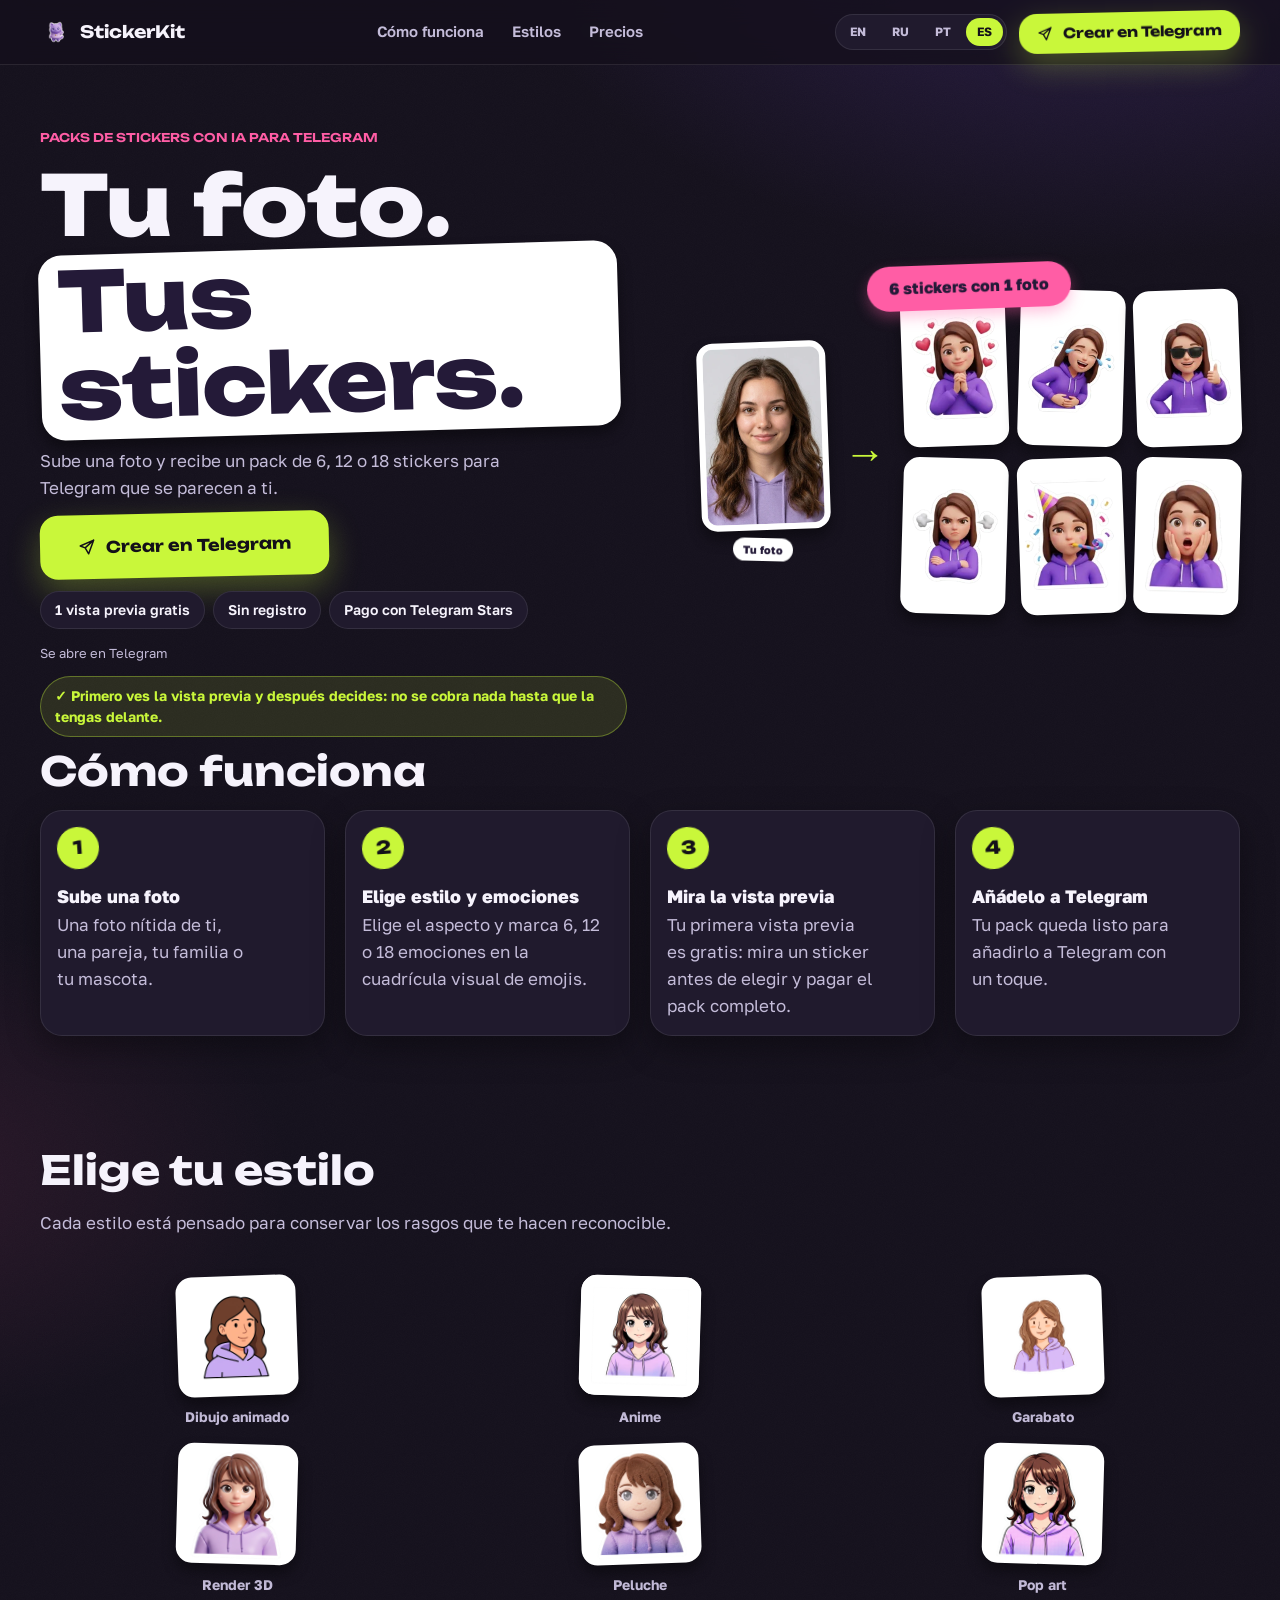
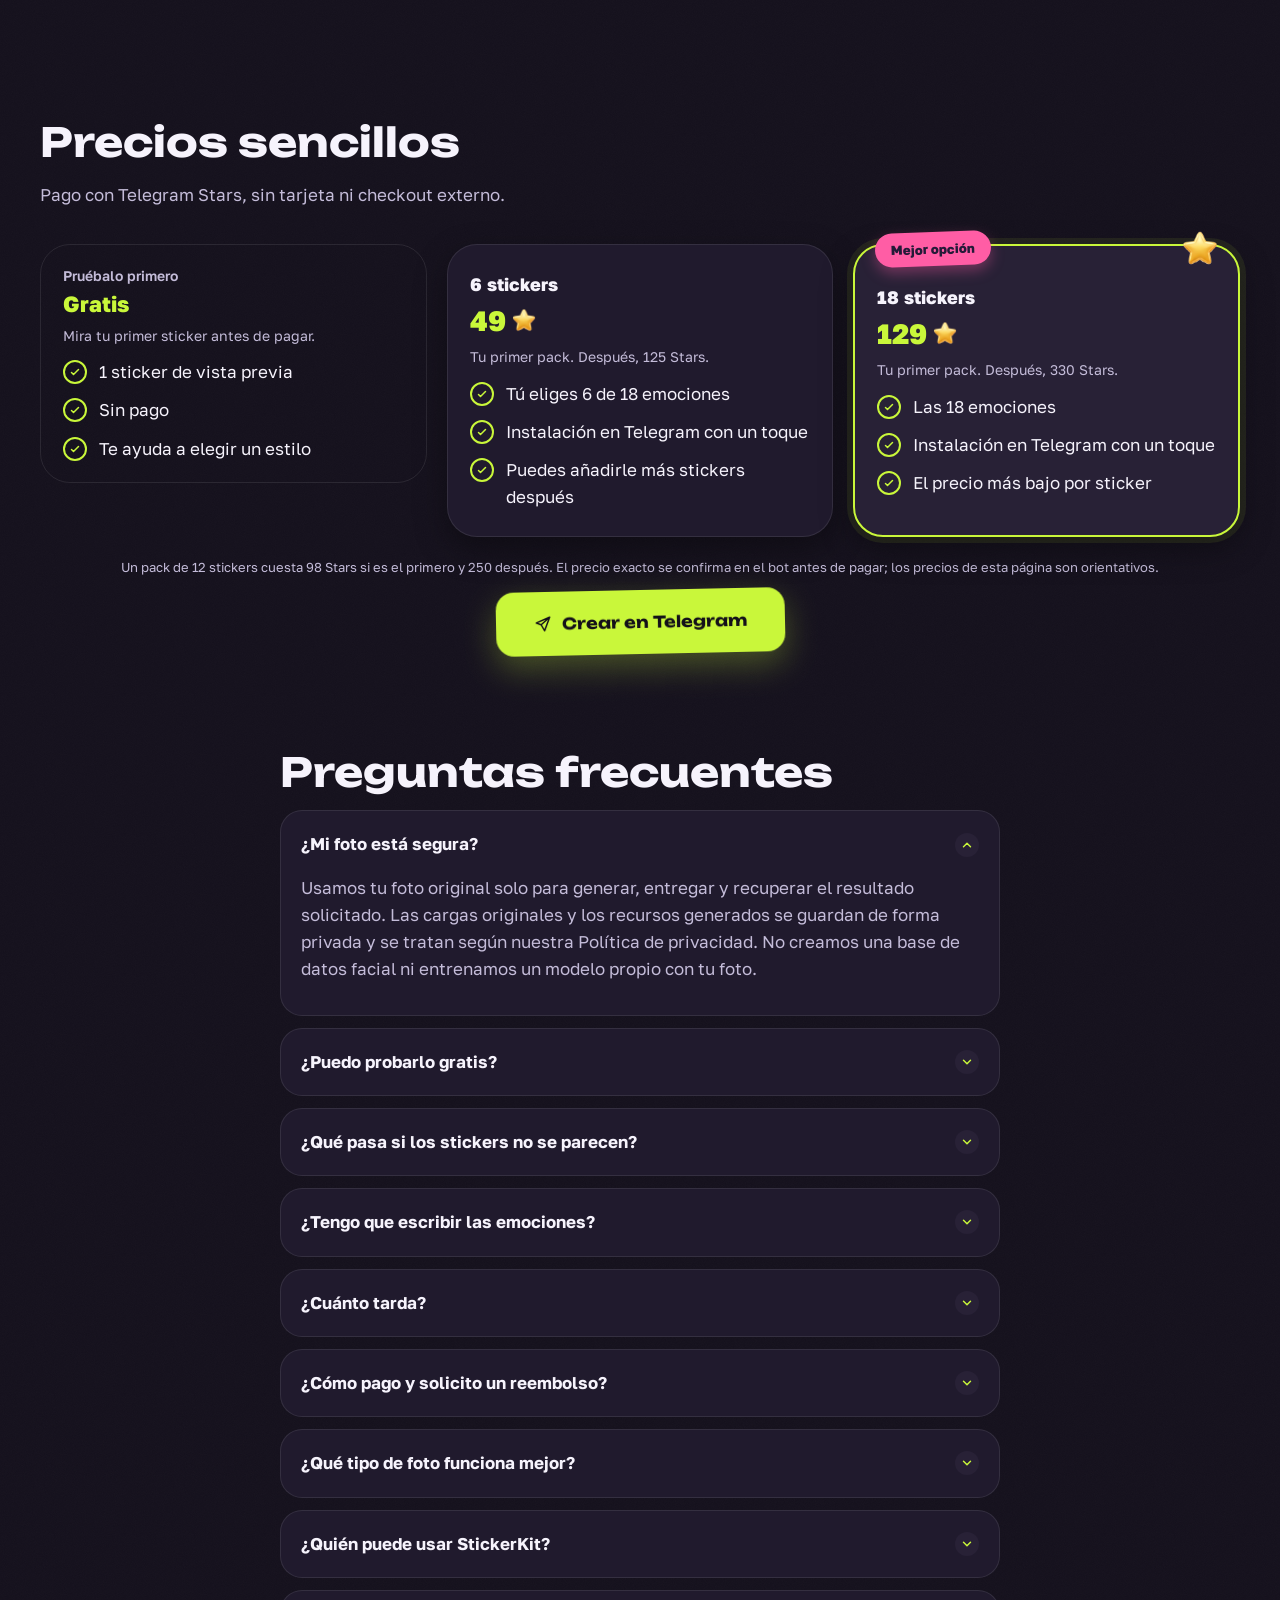
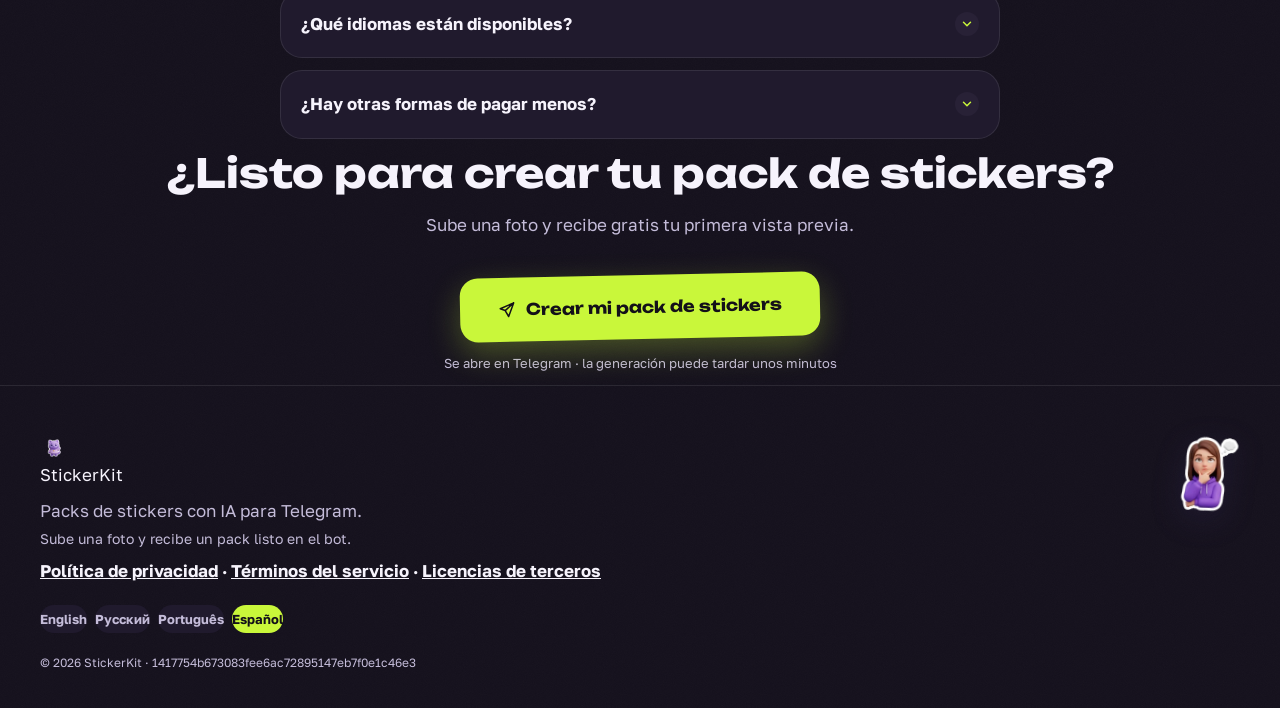
==== commit cf208a82: "deploy: stickerkitapp/stickerkit-landing@1417754b673083fee6ac72895147eb7f0e1c46e3" ====
--- a/es/index.html
+++ b/es/index.html
@@ -1 +1 @@
-<!DOCTYPE html><html lang="es"><head><meta charset="utf-8"><meta name="viewport" content="width=device-width, initial-scale=1"><title>StickerKit – convierte tu foto en un pack de stickers para Telegram</title><meta name="description" content="Sube una foto y crea un pack de stickers personalizado para ti, tu pareja, tu familia o tu mascota. Añádelo a Telegram con un toque."><link rel="canonical" href="https://stickerkit.app/es/"><link rel="alternate" hreflang="en" href="https://stickerkit.app/"><link rel="alternate" hreflang="ru" href="https://stickerkit.app/ru/"><link rel="alternate" hreflang="es" href="https://stickerkit.app/es/"><link rel="alternate" hreflang="pt-BR" href="https://stickerkit.app/pt/"><link rel="alternate" hreflang="x-default" href="https://stickerkit.app/"><link rel="icon" type="image/webp" href="/assets/ui/mascot-cat.webp"><meta property="og:type" content="website"><meta property="og:site_name" content="StickerKit"><meta property="og:locale" content="es_ES"><meta property="og:title" content="StickerKit – convierte tu foto en un pack de stickers para Telegram"><meta property="og:description" content="Sube una foto y crea un pack de stickers personalizado para ti, tu pareja, tu familia o tu mascota. Añádelo a Telegram con un toque."><meta property="og:url" content="https://stickerkit.app/es/"><meta property="og:image" content="https://stickerkit.app/assets/ui/social-card.webp"><meta property="og:image:type" content="image/webp"><meta property="og:image:width" content="1200"><meta property="og:image:height" content="630"><meta property="og:image:alt" content="Ejemplos de stickers personalizados de StickerKit"><meta name="twitter:card" content="summary_large_image"><meta name="twitter:title" content="StickerKit – convierte tu foto en un pack de stickers para Telegram"><meta name="twitter:description" content="Sube una foto y crea un pack de stickers personalizado para ti, tu pareja, tu familia o tu mascota. Añádelo a Telegram con un toque."><meta name="twitter:image" content="https://stickerkit.app/assets/ui/social-card.webp"><meta name="twitter:image:alt" content="Ejemplos de stickers personalizados de StickerKit"><link rel="stylesheet" href="/_astro/i18n.CnTxMMP6.css"><link rel="stylesheet" href="/_astro/StickyCta.CfdZxKbj.css"></head><body><header class="site-header" data-astro-cid-nen7h5rs><div class="container site-header__row" data-astro-cid-nen7h5rs><div class="wordmark" data-astro-cid-nen7h5rs><img src="/assets/ui/mascot-cat.webp" width="32" height="32" alt="" loading="eager" data-astro-cid-nen7h5rs>StickerKit</div><nav class="site-nav" aria-label="Navegación principal" data-astro-cid-nen7h5rs><a href="#how-it-works" data-astro-cid-nen7h5rs>Cómo funciona</a><a href="#styles" data-astro-cid-nen7h5rs>Estilos</a><a href="#pricing" data-astro-cid-nen7h5rs>Precios</a></nav><div class="site-header__actions" data-astro-cid-nen7h5rs><nav class="lang-switcher-compact" aria-label="Idioma" data-astro-cid-nen7h5rs><a href="/" class="lang-pill-compact" data-astro-cid-nen7h5rs>EN</a><a href="/ru/" class="lang-pill-compact" data-astro-cid-nen7h5rs>RU</a><a href="/pt/" class="lang-pill-compact" data-astro-cid-nen7h5rs>PT</a><a href="/es/" class="lang-pill-compact lang-pill-compact--active" data-astro-cid-nen7h5rs>ES</a></nav><a href="https://t.me/stickerkit_bot?start=lp_header_es" target="_blank" rel="noopener" class="cta-button cta-button--compact" data-astro-cid-nen7h5rs><svg width="16" height="16" viewBox="0 0 24 24" fill="none" aria-hidden="true" data-astro-cid-nen7h5rs><path d="M21 3 3 10.5l6.5 2.5m11.5-10L14 21l-4.5-8m11.5-10L9.5 13" stroke="currentColor" stroke-width="2" stroke-linecap="round" stroke-linejoin="round" data-astro-cid-nen7h5rs></path></svg>Crear en Telegram</a></div></div></header><main><section class="container hero" data-astro-cid-ge2uvauf><div class="hero__copy" data-astro-cid-ge2uvauf><p class="eyebrow reveal" style="animation-delay: 60ms;" data-astro-cid-ge2uvauf>Packs de stickers con IA para Telegram</p><h1 class="reveal" style="animation-delay: 120ms;" data-astro-cid-ge2uvauf>Tu foto.<br data-astro-cid-ge2uvauf><span class="headline-sticker" data-astro-cid-ge2uvauf>Tus stickers.</span></h1><p class="text-muted reveal" style="animation-delay: 180ms; max-width: 46ch;" data-astro-cid-ge2uvauf>Sube una foto y recibe un pack de 6 stickers para Telegram que se parecen a ti.</p><div class="reveal" style="animation-delay: 240ms;" data-astro-cid-ge2uvauf><a href="https://t.me/stickerkit_bot?start=lp_hero_es" target="_blank" rel="noopener" class="cta-button"><svg width="18" height="18" viewBox="0 0 24 24" fill="none" aria-hidden="true"><path d="M21 3 3 10.5l6.5 2.5m11.5-10L14 21l-4.5-8m11.5-10L9.5 13" stroke="currentColor" stroke-width="2" stroke-linecap="round" stroke-linejoin="round"></path></svg>Crear en Telegram</a></div><div class="trust-chips reveal" style="animation-delay: 280ms;" data-astro-cid-ge2uvauf><span class="trust-chip" data-astro-cid-ge2uvauf>1 vista previa gratis</span><span class="trust-chip" data-astro-cid-ge2uvauf>Sin registro</span><span class="trust-chip" data-astro-cid-ge2uvauf>Pago con Telegram Stars</span></div><p class="text-muted reveal" style="animation-delay: 300ms; font-size: 13px; margin-top: 4px;" data-astro-cid-ge2uvauf>Se abre en Telegram</p><p class="guarantee-badge reveal" style="animation-delay: 320ms;" data-astro-cid-ge2uvauf>✓ Primero ves la vista previa y después decides: no se cobra nada hasta que la tengas delante.</p></div><div class="hero__art reveal" style="animation-delay: 160ms;" data-astro-cid-ge2uvauf><div class="proof" data-astro-cid-ge2uvauf><span class="pill-badge proof__badge" data-astro-cid-ge2uvauf>6 stickers con 1 foto</span><div class="proof__row" data-astro-cid-ge2uvauf><div class="proof__source" data-astro-cid-ge2uvauf><div class="tile-shadow proof__photo" data-astro-cid-ge2uvauf><img src="/assets/ui/source-photo.webp" width="176" height="176" alt="Foto original con los mismos rasgos que los stickers generados" loading="eager" fetchpriority="high" data-astro-cid-ge2uvauf></div><span class="proof__chip" data-astro-cid-ge2uvauf>Tu foto</span></div><span class="proof__arrow" aria-hidden="true" data-astro-cid-ge2uvauf>→</span><div class="proof__grid" aria-hidden="true" data-astro-cid-ge2uvauf><div class="tile-shadow proof__sticker" data-astro-cid-ge2uvauf><img src="/assets/stickers/sticker-01.webp" width="144" height="144" alt="" loading="lazy" data-astro-cid-ge2uvauf></div><div class="tile-shadow proof__sticker" data-astro-cid-ge2uvauf><img src="/assets/stickers/sticker-02.webp" width="144" height="144" alt="" loading="lazy" data-astro-cid-ge2uvauf></div><div class="tile-shadow proof__sticker" data-astro-cid-ge2uvauf><img src="/assets/stickers/sticker-03.webp" width="144" height="144" alt="" loading="lazy" data-astro-cid-ge2uvauf></div><div class="tile-shadow proof__sticker" data-astro-cid-ge2uvauf><img src="/assets/stickers/sticker-06.webp" width="144" height="144" alt="" loading="lazy" data-astro-cid-ge2uvauf></div><div class="tile-shadow proof__sticker" data-astro-cid-ge2uvauf><img src="/assets/stickers/sticker-07.webp" width="144" height="144" alt="" loading="lazy" data-astro-cid-ge2uvauf></div><div class="tile-shadow proof__sticker" data-astro-cid-ge2uvauf><img src="/assets/stickers/sticker-10.webp" width="144" height="144" alt="" loading="lazy" data-astro-cid-ge2uvauf></div></div></div></div></div></section><section class="container" id="how-it-works" data-astro-cid-l43jfdkk><h2 data-astro-cid-l43jfdkk>Cómo funciona</h2><div class="grid-4" data-astro-cid-l43jfdkk><div class="card step-card reveal" style="animation-delay: 0ms;" data-astro-cid-l43jfdkk><div class="step-badge" data-astro-cid-l43jfdkk>1</div><h3 class="step-card__title" data-astro-cid-l43jfdkk>Sube una foto</h3><p class="text-muted step-card__desc" data-astro-cid-l43jfdkk>Una foto nítida de ti, una pareja, tu familia o tu mascota.</p></div><div class="card step-card reveal" style="animation-delay: 80ms;" data-astro-cid-l43jfdkk><div class="step-badge" data-astro-cid-l43jfdkk>2</div><h3 class="step-card__title" data-astro-cid-l43jfdkk>Elige estilo y emociones</h3><p class="text-muted step-card__desc" data-astro-cid-l43jfdkk>Elige el aspecto y marca 6 emociones en la cuadrícula visual de emojis.</p></div><div class="card step-card reveal" style="animation-delay: 160ms;" data-astro-cid-l43jfdkk><div class="step-badge" data-astro-cid-l43jfdkk>3</div><h3 class="step-card__title" data-astro-cid-l43jfdkk>Mira la vista previa</h3><p class="text-muted step-card__desc" data-astro-cid-l43jfdkk>Tu primera vista previa es gratis: mira un sticker antes de elegir y pagar el pack completo.</p></div><div class="card step-card reveal" style="animation-delay: 240ms;" data-astro-cid-l43jfdkk><div class="step-badge" data-astro-cid-l43jfdkk>4</div><h3 class="step-card__title" data-astro-cid-l43jfdkk>Añádelo a Telegram</h3><p class="text-muted step-card__desc" data-astro-cid-l43jfdkk>Tu pack queda listo para añadirlo a Telegram con un toque.</p></div></div></section><section class="container" id="styles" data-astro-cid-phn37o7r><h2 data-astro-cid-phn37o7r>Elige tu estilo</h2><p class="text-muted section-lede" data-astro-cid-phn37o7r>Cada estilo está pensado para conservar los rasgos que te hacen reconocible.</p><div class="style-grid" tabindex="0" aria-label="Elige tu estilo" data-astro-cid-phn37o7r><figure class="style-tile" data-astro-cid-phn37o7r><span class="style-tile__frame" data-astro-cid-phn37o7r><img src="/assets/styles/style-cartoon.webp" width="120" height="120" alt="Dibujo animado" loading="lazy" data-astro-cid-phn37o7r></span><figcaption data-astro-cid-phn37o7r>Dibujo animado</figcaption></figure><figure class="style-tile" data-astro-cid-phn37o7r><span class="style-tile__frame" data-astro-cid-phn37o7r><img src="/assets/styles/style-anime.webp" width="120" height="120" alt="Anime" loading="lazy" data-astro-cid-phn37o7r></span><figcaption data-astro-cid-phn37o7r>Anime</figcaption></figure><figure class="style-tile" data-astro-cid-phn37o7r><span class="style-tile__frame" data-astro-cid-phn37o7r><img src="/assets/styles/style-doodle.webp" width="120" height="120" alt="Garabato" loading="lazy" data-astro-cid-phn37o7r></span><figcaption data-astro-cid-phn37o7r>Garabato</figcaption></figure><figure class="style-tile" data-astro-cid-phn37o7r><span class="style-tile__frame" data-astro-cid-phn37o7r><img src="/assets/styles/style-render3d.webp" width="120" height="120" alt="Render 3D" loading="lazy" data-astro-cid-phn37o7r></span><figcaption data-astro-cid-phn37o7r>Render 3D</figcaption></figure><figure class="style-tile" data-astro-cid-phn37o7r><span class="style-tile__frame" data-astro-cid-phn37o7r><img src="/assets/styles/style-plush.webp" width="120" height="120" alt="Peluche" loading="lazy" data-astro-cid-phn37o7r></span><figcaption data-astro-cid-phn37o7r>Peluche</figcaption></figure><figure class="style-tile" data-astro-cid-phn37o7r><span class="style-tile__frame" data-astro-cid-phn37o7r><img src="/assets/styles/style-popart.webp" width="120" height="120" alt="Pop art" loading="lazy" data-astro-cid-phn37o7r></span><figcaption data-astro-cid-phn37o7r>Pop art</figcaption></figure></div></section><section class="container" id="pricing" data-astro-cid-htruwgye><h2 data-astro-cid-htruwgye>Precios sencillos</h2><p class="text-muted section-lede" data-astro-cid-htruwgye>Pago con Telegram Stars, sin tarjeta ni checkout externo.</p><div class="grid-3" data-astro-cid-htruwgye><div class="plan-card reveal plan-card--try" style="animation-delay: 0ms;" data-astro-cid-htruwgye><p style="font-family: var(--font-body); font-weight: 600; font-size: 14px; margin: 0 0 0; color: var(--text-muted);" data-astro-cid-htruwgye>Pruébalo primero</p><p class="plan-price" style="font-size: 22px; font-weight: 800; color: var(--acid); margin-bottom: 4px;" data-astro-cid-htruwgye>Gratis</p><p class="text-muted" style="font-size: 14px;" data-astro-cid-htruwgye>Mira tu primer sticker antes de pagar.</p><ul class="check-list" data-astro-cid-htruwgye><li data-astro-cid-htruwgye><span class="check-icon" aria-hidden="true" data-astro-cid-htruwgye><svg width="12" height="12" viewBox="0 0 24 24" fill="none" data-astro-cid-htruwgye><path d="M5 13l4 4L19 7" stroke="currentColor" stroke-width="3" stroke-linecap="round" stroke-linejoin="round" data-astro-cid-htruwgye></path></svg></span><span data-astro-cid-htruwgye>1 sticker de vista previa</span></li><li data-astro-cid-htruwgye><span class="check-icon" aria-hidden="true" data-astro-cid-htruwgye><svg width="12" height="12" viewBox="0 0 24 24" fill="none" data-astro-cid-htruwgye><path d="M5 13l4 4L19 7" stroke="currentColor" stroke-width="3" stroke-linecap="round" stroke-linejoin="round" data-astro-cid-htruwgye></path></svg></span><span data-astro-cid-htruwgye>Sin pago</span></li><li data-astro-cid-htruwgye><span class="check-icon" aria-hidden="true" data-astro-cid-htruwgye><svg width="12" height="12" viewBox="0 0 24 24" fill="none" data-astro-cid-htruwgye><path d="M5 13l4 4L19 7" stroke="currentColor" stroke-width="3" stroke-linecap="round" stroke-linejoin="round" data-astro-cid-htruwgye></path></svg></span><span data-astro-cid-htruwgye>Te ayuda a elegir un estilo</span></li></ul></div><div class="plan-card reveal plan-card--featured" style="animation-delay: 90ms;" data-astro-cid-htruwgye><img src="/assets/ui/star.webp" width="36" height="36" alt="" class="plan-card__badge" loading="lazy" data-astro-cid-htruwgye><span class="pill-badge" style="position: absolute; top: -14px; left: 20px;" data-astro-cid-htruwgye>Mejor opción</span><p style="font-family: var(--font-body); font-weight: 800; font-size: 18px; margin: 12px 0 0; color: var(--text);" data-astro-cid-htruwgye>Pack de stickers</p><p class="plan-price" style="font-size: 28px; font-weight: 800; color: var(--acid); margin-bottom: 4px;" data-astro-cid-htruwgye>125<img src="/assets/ui/star.webp" width="24" height="24" alt="Stars" class="plan-price__star" loading="lazy" data-astro-cid-htruwgye></p><p class="text-muted" style="font-size: 14px;" data-astro-cid-htruwgye>Un pack personal y rápido.</p><ul class="check-list" data-astro-cid-htruwgye><li data-astro-cid-htruwgye><span class="check-icon" aria-hidden="true" data-astro-cid-htruwgye><svg width="12" height="12" viewBox="0 0 24 24" fill="none" data-astro-cid-htruwgye><path d="M5 13l4 4L19 7" stroke="currentColor" stroke-width="3" stroke-linecap="round" stroke-linejoin="round" data-astro-cid-htruwgye></path></svg></span><span data-astro-cid-htruwgye>6 stickers</span></li><li data-astro-cid-htruwgye><span class="check-icon" aria-hidden="true" data-astro-cid-htruwgye><svg width="12" height="12" viewBox="0 0 24 24" fill="none" data-astro-cid-htruwgye><path d="M5 13l4 4L19 7" stroke="currentColor" stroke-width="3" stroke-linecap="round" stroke-linejoin="round" data-astro-cid-htruwgye></path></svg></span><span data-astro-cid-htruwgye>Instalación en Telegram con un toque</span></li><li data-astro-cid-htruwgye><span class="check-icon" aria-hidden="true" data-astro-cid-htruwgye><svg width="12" height="12" viewBox="0 0 24 24" fill="none" data-astro-cid-htruwgye><path d="M5 13l4 4L19 7" stroke="currentColor" stroke-width="3" stroke-linecap="round" stroke-linejoin="round" data-astro-cid-htruwgye></path></svg></span><span data-astro-cid-htruwgye>Tú eliges 6 emociones entre 12</span></li></ul></div></div><p class="text-muted" style="font-size: 13px; margin-top: 20px; text-align: center;" data-astro-cid-htruwgye>El precio exacto se confirma en el bot antes de pagar; los precios de esta página son orientativos.</p><div style="display: flex; justify-content: center; margin-top: 8px;" data-astro-cid-htruwgye><a href="https://t.me/stickerkit_bot?start=lp_pricing_es" target="_blank" rel="noopener" class="cta-button"><svg width="18" height="18" viewBox="0 0 24 24" fill="none" aria-hidden="true"><path d="M21 3 3 10.5l6.5 2.5m11.5-10L14 21l-4.5-8m11.5-10L9.5 13" stroke="currentColor" stroke-width="2" stroke-linecap="round" stroke-linejoin="round"></path></svg>Crear en Telegram</a></div></section><section class="container" id="faq"><div class="prose"><h2>Preguntas frecuentes</h2><details class="faq-item reveal" style="animation-delay: 0ms;" open><summary>¿Mi foto está segura?</summary><p class="text-muted">Usamos tu foto original solo para generar, entregar y recuperar el resultado solicitado. Las cargas originales y los recursos generados se guardan de forma privada y se tratan según nuestra Política de privacidad. No creamos una base de datos facial ni entrenamos un modelo propio con tu foto.</p></details><details class="faq-item reveal" style="animation-delay: 40ms;"><summary>¿Puedo probarlo gratis?</summary><p class="text-muted">Sí. La primera vista previa es gratis: sube una foto, elige un estilo y mira el resultado antes de pagar.</p></details><details class="faq-item reveal" style="animation-delay: 80ms;"><summary>¿Qué pasa si los stickers no se parecen?</summary><p class="text-muted">Por eso la vista previa va primero: ves el resultado antes de pagar y no se cobra nada hasta que lo apruebes. Si aun así algo no sale como esperabas, escríbenos a soporte con /paysupport en el bot y lo revisamos contigo.</p></details><details class="faq-item reveal" style="animation-delay: 120ms;"><summary>¿Tengo que escribir las emociones?</summary><p class="text-muted">No. En la Mini App, toca exactamente 6 opciones de las 12 que hay en la cuadrícula visual de emojis.</p></details><details class="faq-item reveal" style="animation-delay: 160ms;"><summary>¿Cuánto tarda?</summary><p class="text-muted">Normalmente, unos minutos desde la foto hasta el pack terminado; puede tardar algo más si hay cola.</p></details><details class="faq-item reveal" style="animation-delay: 200ms;"><summary>¿Cómo pago y solicito un reembolso?</summary><p class="text-muted">El pago se procesa con Telegram Stars dentro del bot. Si algo sale mal con un pago, escribe /paysupport y lo revisamos manualmente. Se mantienen los derechos legales del consumidor.</p></details><details class="faq-item reveal" style="animation-delay: 240ms;"><summary>¿Qué tipo de foto funciona mejor?</summary><p class="text-muted">Para personas, usa una foto nítida y bien iluminada, sin filtros intensos, gafas oscuras ni caras tapadas; en parejas o familias, deben verse todas las caras. Para una mascota, procura que se vean bien su cara y sus rasgos distintivos, sin objetos que los tapen.</p></details><details class="faq-item reveal" style="animation-delay: 280ms;"><summary>¿Quién puede usar StickerKit?</summary><p class="text-muted">StickerKit está dirigido a personas de 18 años o más. Al usar el producto aceptas los Términos del servicio y confirmas que leíste la Política de privacidad. No pedimos tu fecha de nacimiento ni un documento de identidad.</p></details><details class="faq-item reveal" style="animation-delay: 320ms;"><summary>¿Qué idiomas están disponibles?</summary><p class="text-muted">La web está en inglés, ruso, español y portugués de Brasil. El bot y la Mini App están en inglés y ruso.</p></details></div></section><section class="container final-cta" data-astro-cid-blvy5prr><h2 data-astro-cid-blvy5prr>¿Listo para crear tu pack de stickers?</h2><p class="text-muted section-lede" style="margin-left: auto; margin-right: auto;" data-astro-cid-blvy5prr>Sube una foto y recibe gratis tu primera vista previa.</p><a href="https://t.me/stickerkit_bot?start=lp_final_es" target="_blank" rel="noopener" class="cta-button"><svg width="18" height="18" viewBox="0 0 24 24" fill="none" aria-hidden="true"><path d="M21 3 3 10.5l6.5 2.5m11.5-10L14 21l-4.5-8m11.5-10L9.5 13" stroke="currentColor" stroke-width="2" stroke-linecap="round" stroke-linejoin="round"></path></svg>Crear mi pack de stickers</a><p class="text-muted" style="font-size: 13px; margin-top: 14px;" data-astro-cid-blvy5prr>Se abre en Telegram · la generación puede tardar unos minutos</p></section></main><footer class="site-footer" data-astro-cid-jo6i4kqk><div class="container site-footer__row" data-astro-cid-jo6i4kqk><div class="site-footer__brand" data-astro-cid-jo6i4kqk><div class="wordmark" data-astro-cid-jo6i4kqk><img src="/assets/ui/mascot-cat.webp" width="28" height="28" alt="" loading="lazy" data-astro-cid-jo6i4kqk>StickerKit</div><p class="text-muted" style="margin: 8px 0 4px;" data-astro-cid-jo6i4kqk>Packs de stickers con IA para Telegram.</p><p class="text-muted" style="margin: 0 0 4px; font-size: 14px;" data-astro-cid-jo6i4kqk>Sube una foto y recibe un pack listo en el bot.</p></div><img src="/assets/stickers/sticker-04.webp" width="61" height="80" alt="" loading="lazy" class="site-footer__sticker" data-astro-cid-jo6i4kqk></div><div class="container" data-astro-cid-jo6i4kqk><p style="font-weight: 700;" data-astro-cid-jo6i4kqk><a href="/es/privacy" data-astro-cid-jo6i4kqk>Política de privacidad</a> · <a href="/es/terms" data-astro-cid-jo6i4kqk>Términos del servicio</a> · <a href="/third-party-font-licenses.txt" data-astro-cid-jo6i4kqk>Licencias de terceros</a></p><nav aria-label="Idioma" class="lang-switcher" data-astro-cid-jo6i4kqk><a href="/" class="lang-pill" data-astro-cid-jo6i4kqk>English</a><a href="/ru/" class="lang-pill" data-astro-cid-jo6i4kqk>Русский</a><a href="/pt/" class="lang-pill" data-astro-cid-jo6i4kqk>Português</a><a href="/es/" class="lang-pill lang-pill--active" data-astro-cid-jo6i4kqk>Español</a></nav><p class="text-muted" style="font-size: 12px; margin-top: 20px;" data-astro-cid-jo6i4kqk>© 2026 StickerKit · <span title="build" data-astro-cid-jo6i4kqk>f2b8710f82263131e70fd887aeb62f8e5b2bf5df</span></p></div></footer><div class="sticky-cta"><a href="https://t.me/stickerkit_bot?start=lp_sticky_es" target="_blank" rel="noopener" class="cta-button cta-button--block"><svg width="18" height="18" viewBox="0 0 24 24" fill="none" aria-hidden="true"><path d="M21 3 3 10.5l6.5 2.5m11.5-10L14 21l-4.5-8m11.5-10L9.5 13" stroke="currentColor" stroke-width="2" stroke-linecap="round" stroke-linejoin="round"></path></svg>Crear en Telegram</a></div></body></html>+<!DOCTYPE html><html lang="es"><head><meta charset="utf-8"><meta name="viewport" content="width=device-width, initial-scale=1"><title>StickerKit – convierte tu foto en un pack de stickers para Telegram</title><meta name="description" content="Sube una foto y crea un pack de stickers personalizado para ti, tu pareja, tu familia o tu mascota. Añádelo a Telegram con un toque."><link rel="canonical" href="https://stickerkit.app/es/"><link rel="alternate" hreflang="en" href="https://stickerkit.app/"><link rel="alternate" hreflang="ru" href="https://stickerkit.app/ru/"><link rel="alternate" hreflang="es" href="https://stickerkit.app/es/"><link rel="alternate" hreflang="pt-BR" href="https://stickerkit.app/pt/"><link rel="alternate" hreflang="x-default" href="https://stickerkit.app/"><link rel="icon" type="image/webp" href="/assets/ui/mascot-cat.webp"><meta property="og:type" content="website"><meta property="og:site_name" content="StickerKit"><meta property="og:locale" content="es_ES"><meta property="og:title" content="StickerKit – convierte tu foto en un pack de stickers para Telegram"><meta property="og:description" content="Sube una foto y crea un pack de stickers personalizado para ti, tu pareja, tu familia o tu mascota. Añádelo a Telegram con un toque."><meta property="og:url" content="https://stickerkit.app/es/"><meta property="og:image" content="https://stickerkit.app/assets/ui/social-card.webp"><meta property="og:image:type" content="image/webp"><meta property="og:image:width" content="1200"><meta property="og:image:height" content="630"><meta property="og:image:alt" content="Ejemplos de stickers personalizados de StickerKit"><meta name="twitter:card" content="summary_large_image"><meta name="twitter:title" content="StickerKit – convierte tu foto en un pack de stickers para Telegram"><meta name="twitter:description" content="Sube una foto y crea un pack de stickers personalizado para ti, tu pareja, tu familia o tu mascota. Añádelo a Telegram con un toque."><meta name="twitter:image" content="https://stickerkit.app/assets/ui/social-card.webp"><meta name="twitter:image:alt" content="Ejemplos de stickers personalizados de StickerKit"><link rel="stylesheet" href="/_astro/i18n.CnTxMMP6.css"><link rel="stylesheet" href="/_astro/StickyCta.CfdZxKbj.css"></head><body><header class="site-header" data-astro-cid-nen7h5rs><div class="container site-header__row" data-astro-cid-nen7h5rs><div class="wordmark" data-astro-cid-nen7h5rs><img src="/assets/ui/mascot-cat.webp" width="32" height="32" alt="" loading="eager" data-astro-cid-nen7h5rs>StickerKit</div><nav class="site-nav" aria-label="Navegación principal" data-astro-cid-nen7h5rs><a href="#how-it-works" data-astro-cid-nen7h5rs>Cómo funciona</a><a href="#styles" data-astro-cid-nen7h5rs>Estilos</a><a href="#pricing" data-astro-cid-nen7h5rs>Precios</a></nav><div class="site-header__actions" data-astro-cid-nen7h5rs><nav class="lang-switcher-compact" aria-label="Idioma" data-astro-cid-nen7h5rs><a href="/" class="lang-pill-compact" data-astro-cid-nen7h5rs>EN</a><a href="/ru/" class="lang-pill-compact" data-astro-cid-nen7h5rs>RU</a><a href="/pt/" class="lang-pill-compact" data-astro-cid-nen7h5rs>PT</a><a href="/es/" class="lang-pill-compact lang-pill-compact--active" data-astro-cid-nen7h5rs>ES</a></nav><a href="https://t.me/stickerkit_bot?start=lp_header_es" target="_blank" rel="noopener" class="cta-button cta-button--compact" data-astro-cid-nen7h5rs><svg width="16" height="16" viewBox="0 0 24 24" fill="none" aria-hidden="true" data-astro-cid-nen7h5rs><path d="M21 3 3 10.5l6.5 2.5m11.5-10L14 21l-4.5-8m11.5-10L9.5 13" stroke="currentColor" stroke-width="2" stroke-linecap="round" stroke-linejoin="round" data-astro-cid-nen7h5rs></path></svg>Crear en Telegram</a></div></div></header><main><section class="container hero" data-astro-cid-ge2uvauf><div class="hero__copy" data-astro-cid-ge2uvauf><p class="eyebrow reveal" style="animation-delay: 60ms;" data-astro-cid-ge2uvauf>Packs de stickers con IA para Telegram</p><h1 class="reveal" style="animation-delay: 120ms;" data-astro-cid-ge2uvauf>Tu foto.<br data-astro-cid-ge2uvauf><span class="headline-sticker" data-astro-cid-ge2uvauf>Tus stickers.</span></h1><p class="text-muted reveal" style="animation-delay: 180ms; max-width: 46ch;" data-astro-cid-ge2uvauf>Sube una foto y recibe un pack de 6, 12 o 18 stickers para Telegram que se parecen a ti.</p><div class="reveal" style="animation-delay: 240ms;" data-astro-cid-ge2uvauf><a href="https://t.me/stickerkit_bot?start=lp_hero_es" target="_blank" rel="noopener" class="cta-button"><svg width="18" height="18" viewBox="0 0 24 24" fill="none" aria-hidden="true"><path d="M21 3 3 10.5l6.5 2.5m11.5-10L14 21l-4.5-8m11.5-10L9.5 13" stroke="currentColor" stroke-width="2" stroke-linecap="round" stroke-linejoin="round"></path></svg>Crear en Telegram</a></div><div class="trust-chips reveal" style="animation-delay: 280ms;" data-astro-cid-ge2uvauf><span class="trust-chip" data-astro-cid-ge2uvauf>1 vista previa gratis</span><span class="trust-chip" data-astro-cid-ge2uvauf>Sin registro</span><span class="trust-chip" data-astro-cid-ge2uvauf>Pago con Telegram Stars</span></div><p class="text-muted reveal" style="animation-delay: 300ms; font-size: 13px; margin-top: 4px;" data-astro-cid-ge2uvauf>Se abre en Telegram</p><p class="guarantee-badge reveal" style="animation-delay: 320ms;" data-astro-cid-ge2uvauf>✓ Primero ves la vista previa y después decides: no se cobra nada hasta que la tengas delante.</p></div><div class="hero__art reveal" style="animation-delay: 160ms;" data-astro-cid-ge2uvauf><div class="proof" data-astro-cid-ge2uvauf><span class="pill-badge proof__badge" data-astro-cid-ge2uvauf>6 stickers con 1 foto</span><div class="proof__row" data-astro-cid-ge2uvauf><div class="proof__source" data-astro-cid-ge2uvauf><div class="tile-shadow proof__photo" data-astro-cid-ge2uvauf><img src="/assets/ui/source-photo.webp" width="176" height="176" alt="Foto original con los mismos rasgos que los stickers generados" loading="eager" fetchpriority="high" data-astro-cid-ge2uvauf></div><span class="proof__chip" data-astro-cid-ge2uvauf>Tu foto</span></div><span class="proof__arrow" aria-hidden="true" data-astro-cid-ge2uvauf>→</span><div class="proof__grid" aria-hidden="true" data-astro-cid-ge2uvauf><div class="tile-shadow proof__sticker" data-astro-cid-ge2uvauf><img src="/assets/stickers/sticker-01.webp" width="144" height="144" alt="" loading="lazy" data-astro-cid-ge2uvauf></div><div class="tile-shadow proof__sticker" data-astro-cid-ge2uvauf><img src="/assets/stickers/sticker-02.webp" width="144" height="144" alt="" loading="lazy" data-astro-cid-ge2uvauf></div><div class="tile-shadow proof__sticker" data-astro-cid-ge2uvauf><img src="/assets/stickers/sticker-03.webp" width="144" height="144" alt="" loading="lazy" data-astro-cid-ge2uvauf></div><div class="tile-shadow proof__sticker" data-astro-cid-ge2uvauf><img src="/assets/stickers/sticker-06.webp" width="144" height="144" alt="" loading="lazy" data-astro-cid-ge2uvauf></div><div class="tile-shadow proof__sticker" data-astro-cid-ge2uvauf><img src="/assets/stickers/sticker-07.webp" width="144" height="144" alt="" loading="lazy" data-astro-cid-ge2uvauf></div><div class="tile-shadow proof__sticker" data-astro-cid-ge2uvauf><img src="/assets/stickers/sticker-10.webp" width="144" height="144" alt="" loading="lazy" data-astro-cid-ge2uvauf></div></div></div></div></div></section><section class="container" id="how-it-works" data-astro-cid-l43jfdkk><h2 data-astro-cid-l43jfdkk>Cómo funciona</h2><div class="grid-4" data-astro-cid-l43jfdkk><div class="card step-card reveal" style="animation-delay: 0ms;" data-astro-cid-l43jfdkk><div class="step-badge" data-astro-cid-l43jfdkk>1</div><h3 class="step-card__title" data-astro-cid-l43jfdkk>Sube una foto</h3><p class="text-muted step-card__desc" data-astro-cid-l43jfdkk>Una foto nítida de ti, una pareja, tu familia o tu mascota.</p></div><div class="card step-card reveal" style="animation-delay: 80ms;" data-astro-cid-l43jfdkk><div class="step-badge" data-astro-cid-l43jfdkk>2</div><h3 class="step-card__title" data-astro-cid-l43jfdkk>Elige estilo y emociones</h3><p class="text-muted step-card__desc" data-astro-cid-l43jfdkk>Elige el aspecto y marca 6, 12 o 18 emociones en la cuadrícula visual de emojis.</p></div><div class="card step-card reveal" style="animation-delay: 160ms;" data-astro-cid-l43jfdkk><div class="step-badge" data-astro-cid-l43jfdkk>3</div><h3 class="step-card__title" data-astro-cid-l43jfdkk>Mira la vista previa</h3><p class="text-muted step-card__desc" data-astro-cid-l43jfdkk>Tu primera vista previa es gratis: mira un sticker antes de elegir y pagar el pack completo.</p></div><div class="card step-card reveal" style="animation-delay: 240ms;" data-astro-cid-l43jfdkk><div class="step-badge" data-astro-cid-l43jfdkk>4</div><h3 class="step-card__title" data-astro-cid-l43jfdkk>Añádelo a Telegram</h3><p class="text-muted step-card__desc" data-astro-cid-l43jfdkk>Tu pack queda listo para añadirlo a Telegram con un toque.</p></div></div></section><section class="container" id="styles" data-astro-cid-phn37o7r><h2 data-astro-cid-phn37o7r>Elige tu estilo</h2><p class="text-muted section-lede" data-astro-cid-phn37o7r>Cada estilo está pensado para conservar los rasgos que te hacen reconocible.</p><div class="style-grid" tabindex="0" aria-label="Elige tu estilo" data-astro-cid-phn37o7r><figure class="style-tile" data-astro-cid-phn37o7r><span class="style-tile__frame" data-astro-cid-phn37o7r><img src="/assets/styles/style-cartoon.webp" width="120" height="120" alt="Dibujo animado" loading="lazy" data-astro-cid-phn37o7r></span><figcaption data-astro-cid-phn37o7r>Dibujo animado</figcaption></figure><figure class="style-tile" data-astro-cid-phn37o7r><span class="style-tile__frame" data-astro-cid-phn37o7r><img src="/assets/styles/style-anime.webp" width="120" height="120" alt="Anime" loading="lazy" data-astro-cid-phn37o7r></span><figcaption data-astro-cid-phn37o7r>Anime</figcaption></figure><figure class="style-tile" data-astro-cid-phn37o7r><span class="style-tile__frame" data-astro-cid-phn37o7r><img src="/assets/styles/style-doodle.webp" width="120" height="120" alt="Garabato" loading="lazy" data-astro-cid-phn37o7r></span><figcaption data-astro-cid-phn37o7r>Garabato</figcaption></figure><figure class="style-tile" data-astro-cid-phn37o7r><span class="style-tile__frame" data-astro-cid-phn37o7r><img src="/assets/styles/style-render3d.webp" width="120" height="120" alt="Render 3D" loading="lazy" data-astro-cid-phn37o7r></span><figcaption data-astro-cid-phn37o7r>Render 3D</figcaption></figure><figure class="style-tile" data-astro-cid-phn37o7r><span class="style-tile__frame" data-astro-cid-phn37o7r><img src="/assets/styles/style-plush.webp" width="120" height="120" alt="Peluche" loading="lazy" data-astro-cid-phn37o7r></span><figcaption data-astro-cid-phn37o7r>Peluche</figcaption></figure><figure class="style-tile" data-astro-cid-phn37o7r><span class="style-tile__frame" data-astro-cid-phn37o7r><img src="/assets/styles/style-popart.webp" width="120" height="120" alt="Pop art" loading="lazy" data-astro-cid-phn37o7r></span><figcaption data-astro-cid-phn37o7r>Pop art</figcaption></figure></div></section><section class="container" id="pricing" data-astro-cid-htruwgye><h2 data-astro-cid-htruwgye>Precios sencillos</h2><p class="text-muted section-lede" data-astro-cid-htruwgye>Pago con Telegram Stars, sin tarjeta ni checkout externo.</p><div class="grid-3" data-astro-cid-htruwgye><div class="plan-card reveal plan-card--try" style="animation-delay: 0ms;" data-astro-cid-htruwgye><p style="font-family: var(--font-body); font-weight: 600; font-size: 14px; margin: 0 0 0; color: var(--text-muted);" data-astro-cid-htruwgye>Pruébalo primero</p><p class="plan-price" style="font-size: 22px; font-weight: 800; color: var(--acid); margin-bottom: 4px;" data-astro-cid-htruwgye>Gratis</p><p class="text-muted" style="font-size: 14px;" data-astro-cid-htruwgye>Mira tu primer sticker antes de pagar.</p><ul class="check-list" data-astro-cid-htruwgye><li data-astro-cid-htruwgye><span class="check-icon" aria-hidden="true" data-astro-cid-htruwgye><svg width="12" height="12" viewBox="0 0 24 24" fill="none" data-astro-cid-htruwgye><path d="M5 13l4 4L19 7" stroke="currentColor" stroke-width="3" stroke-linecap="round" stroke-linejoin="round" data-astro-cid-htruwgye></path></svg></span><span data-astro-cid-htruwgye>1 sticker de vista previa</span></li><li data-astro-cid-htruwgye><span class="check-icon" aria-hidden="true" data-astro-cid-htruwgye><svg width="12" height="12" viewBox="0 0 24 24" fill="none" data-astro-cid-htruwgye><path d="M5 13l4 4L19 7" stroke="currentColor" stroke-width="3" stroke-linecap="round" stroke-linejoin="round" data-astro-cid-htruwgye></path></svg></span><span data-astro-cid-htruwgye>Sin pago</span></li><li data-astro-cid-htruwgye><span class="check-icon" aria-hidden="true" data-astro-cid-htruwgye><svg width="12" height="12" viewBox="0 0 24 24" fill="none" data-astro-cid-htruwgye><path d="M5 13l4 4L19 7" stroke="currentColor" stroke-width="3" stroke-linecap="round" stroke-linejoin="round" data-astro-cid-htruwgye></path></svg></span><span data-astro-cid-htruwgye>Te ayuda a elegir un estilo</span></li></ul></div><div class="plan-card reveal" style="animation-delay: 90ms;" data-astro-cid-htruwgye><p style="font-family: var(--font-body); font-weight: 800; font-size: 18px; margin: 0 0 0; color: var(--text);" data-astro-cid-htruwgye>6 stickers</p><p class="plan-price" style="font-size: 28px; font-weight: 800; color: var(--acid); margin-bottom: 4px;" data-astro-cid-htruwgye>49<img src="/assets/ui/star.webp" width="24" height="24" alt="Stars" class="plan-price__star" loading="lazy" data-astro-cid-htruwgye></p><p class="text-muted" style="font-size: 14px;" data-astro-cid-htruwgye>Tu primer pack. Después, 125 Stars.</p><ul class="check-list" data-astro-cid-htruwgye><li data-astro-cid-htruwgye><span class="check-icon" aria-hidden="true" data-astro-cid-htruwgye><svg width="12" height="12" viewBox="0 0 24 24" fill="none" data-astro-cid-htruwgye><path d="M5 13l4 4L19 7" stroke="currentColor" stroke-width="3" stroke-linecap="round" stroke-linejoin="round" data-astro-cid-htruwgye></path></svg></span><span data-astro-cid-htruwgye>Tú eliges 6 de 18 emociones</span></li><li data-astro-cid-htruwgye><span class="check-icon" aria-hidden="true" data-astro-cid-htruwgye><svg width="12" height="12" viewBox="0 0 24 24" fill="none" data-astro-cid-htruwgye><path d="M5 13l4 4L19 7" stroke="currentColor" stroke-width="3" stroke-linecap="round" stroke-linejoin="round" data-astro-cid-htruwgye></path></svg></span><span data-astro-cid-htruwgye>Instalación en Telegram con un toque</span></li><li data-astro-cid-htruwgye><span class="check-icon" aria-hidden="true" data-astro-cid-htruwgye><svg width="12" height="12" viewBox="0 0 24 24" fill="none" data-astro-cid-htruwgye><path d="M5 13l4 4L19 7" stroke="currentColor" stroke-width="3" stroke-linecap="round" stroke-linejoin="round" data-astro-cid-htruwgye></path></svg></span><span data-astro-cid-htruwgye>Puedes añadirle más stickers después</span></li></ul></div><div class="plan-card reveal plan-card--featured" style="animation-delay: 180ms;" data-astro-cid-htruwgye><img src="/assets/ui/star.webp" width="36" height="36" alt="" class="plan-card__badge" loading="lazy" data-astro-cid-htruwgye><span class="pill-badge" style="position: absolute; top: -14px; left: 20px;" data-astro-cid-htruwgye>Mejor opción</span><p style="font-family: var(--font-body); font-weight: 800; font-size: 18px; margin: 12px 0 0; color: var(--text);" data-astro-cid-htruwgye>18 stickers</p><p class="plan-price" style="font-size: 28px; font-weight: 800; color: var(--acid); margin-bottom: 4px;" data-astro-cid-htruwgye>129<img src="/assets/ui/star.webp" width="24" height="24" alt="Stars" class="plan-price__star" loading="lazy" data-astro-cid-htruwgye></p><p class="text-muted" style="font-size: 14px;" data-astro-cid-htruwgye>Tu primer pack. Después, 330 Stars.</p><ul class="check-list" data-astro-cid-htruwgye><li data-astro-cid-htruwgye><span class="check-icon" aria-hidden="true" data-astro-cid-htruwgye><svg width="12" height="12" viewBox="0 0 24 24" fill="none" data-astro-cid-htruwgye><path d="M5 13l4 4L19 7" stroke="currentColor" stroke-width="3" stroke-linecap="round" stroke-linejoin="round" data-astro-cid-htruwgye></path></svg></span><span data-astro-cid-htruwgye>Las 18 emociones</span></li><li data-astro-cid-htruwgye><span class="check-icon" aria-hidden="true" data-astro-cid-htruwgye><svg width="12" height="12" viewBox="0 0 24 24" fill="none" data-astro-cid-htruwgye><path d="M5 13l4 4L19 7" stroke="currentColor" stroke-width="3" stroke-linecap="round" stroke-linejoin="round" data-astro-cid-htruwgye></path></svg></span><span data-astro-cid-htruwgye>Instalación en Telegram con un toque</span></li><li data-astro-cid-htruwgye><span class="check-icon" aria-hidden="true" data-astro-cid-htruwgye><svg width="12" height="12" viewBox="0 0 24 24" fill="none" data-astro-cid-htruwgye><path d="M5 13l4 4L19 7" stroke="currentColor" stroke-width="3" stroke-linecap="round" stroke-linejoin="round" data-astro-cid-htruwgye></path></svg></span><span data-astro-cid-htruwgye>El precio más bajo por sticker</span></li></ul></div></div><p class="text-muted" style="font-size: 13px; margin-top: 20px; text-align: center;" data-astro-cid-htruwgye>Un pack de 12 stickers cuesta 98 Stars si es el primero y 250 después. El precio exacto se confirma en el bot antes de pagar; los precios de esta página son orientativos.</p><div style="display: flex; justify-content: center; margin-top: 8px;" data-astro-cid-htruwgye><a href="https://t.me/stickerkit_bot?start=lp_pricing_es" target="_blank" rel="noopener" class="cta-button"><svg width="18" height="18" viewBox="0 0 24 24" fill="none" aria-hidden="true"><path d="M21 3 3 10.5l6.5 2.5m11.5-10L14 21l-4.5-8m11.5-10L9.5 13" stroke="currentColor" stroke-width="2" stroke-linecap="round" stroke-linejoin="round"></path></svg>Crear en Telegram</a></div></section><section class="container" id="faq"><div class="prose"><h2>Preguntas frecuentes</h2><details class="faq-item reveal" style="animation-delay: 0ms;" open><summary>¿Mi foto está segura?</summary><p class="text-muted">Usamos tu foto original solo para generar, entregar y recuperar el resultado solicitado. Las cargas originales y los recursos generados se guardan de forma privada y se tratan según nuestra Política de privacidad. No creamos una base de datos facial ni entrenamos un modelo propio con tu foto.</p></details><details class="faq-item reveal" style="animation-delay: 40ms;"><summary>¿Puedo probarlo gratis?</summary><p class="text-muted">Sí. La primera vista previa es gratis: sube una foto, elige un estilo y mira el resultado antes de pagar.</p></details><details class="faq-item reveal" style="animation-delay: 80ms;"><summary>¿Qué pasa si los stickers no se parecen?</summary><p class="text-muted">Por eso la vista previa va primero: ves el resultado antes de pagar y no se cobra nada hasta que lo apruebes. Si aun así algo no sale como esperabas, escríbenos a soporte con /paysupport en el bot y lo revisamos contigo.</p></details><details class="faq-item reveal" style="animation-delay: 120ms;"><summary>¿Tengo que escribir las emociones?</summary><p class="text-muted">No. En la Mini App, toca las emociones que quieras en la cuadrícula visual de emojis: hay 18 y cada una que elijas se convierte en un sticker. Un pack tiene 6, 12 o 18.</p></details><details class="faq-item reveal" style="animation-delay: 160ms;"><summary>¿Cuánto tarda?</summary><p class="text-muted">Normalmente, unos minutos desde la foto hasta el pack terminado; puede tardar algo más si hay cola.</p></details><details class="faq-item reveal" style="animation-delay: 200ms;"><summary>¿Cómo pago y solicito un reembolso?</summary><p class="text-muted">El pago se procesa con Telegram Stars dentro del bot. Si algo sale mal con un pago, escribe /paysupport y lo revisamos manualmente. Se mantienen los derechos legales del consumidor.</p></details><details class="faq-item reveal" style="animation-delay: 240ms;"><summary>¿Qué tipo de foto funciona mejor?</summary><p class="text-muted">Para personas, usa una foto nítida y bien iluminada, sin filtros intensos, gafas oscuras ni caras tapadas; en parejas o familias, deben verse todas las caras. Para una mascota, procura que se vean bien su cara y sus rasgos distintivos, sin objetos que los tapen.</p></details><details class="faq-item reveal" style="animation-delay: 280ms;"><summary>¿Quién puede usar StickerKit?</summary><p class="text-muted">StickerKit está dirigido a personas de 18 años o más. Al usar el producto aceptas los Términos del servicio y confirmas que leíste la Política de privacidad. No pedimos tu fecha de nacimiento ni un documento de identidad.</p></details><details class="faq-item reveal" style="animation-delay: 320ms;"><summary>¿Qué idiomas están disponibles?</summary><p class="text-muted">La web está en inglés, ruso, español y portugués de Brasil. El bot y la Mini App están en inglés y ruso.</p></details><details class="faq-item reveal" style="animation-delay: 360ms;"><summary>¿Hay otras formas de pagar menos?</summary><p class="text-muted">Sí. Publica una historia con tu pack y recibe 2 stickers más gratis. Únete a nuestro canal de Telegram y déjanos mostrar tu pack allí para recibir 3 más. Si haces las dos cosas, tu primer pack de 6 stickers es gratis. También puedes enviar un pack sin pagar a un amigo para que te lo regale.</p></details></div></section><section class="container final-cta" data-astro-cid-blvy5prr><h2 data-astro-cid-blvy5prr>¿Listo para crear tu pack de stickers?</h2><p class="text-muted section-lede" style="margin-left: auto; margin-right: auto;" data-astro-cid-blvy5prr>Sube una foto y recibe gratis tu primera vista previa.</p><a href="https://t.me/stickerkit_bot?start=lp_final_es" target="_blank" rel="noopener" class="cta-button"><svg width="18" height="18" viewBox="0 0 24 24" fill="none" aria-hidden="true"><path d="M21 3 3 10.5l6.5 2.5m11.5-10L14 21l-4.5-8m11.5-10L9.5 13" stroke="currentColor" stroke-width="2" stroke-linecap="round" stroke-linejoin="round"></path></svg>Crear mi pack de stickers</a><p class="text-muted" style="font-size: 13px; margin-top: 14px;" data-astro-cid-blvy5prr>Se abre en Telegram · la generación puede tardar unos minutos</p></section></main><footer class="site-footer" data-astro-cid-jo6i4kqk><div class="container site-footer__row" data-astro-cid-jo6i4kqk><div class="site-footer__brand" data-astro-cid-jo6i4kqk><div class="wordmark" data-astro-cid-jo6i4kqk><img src="/assets/ui/mascot-cat.webp" width="28" height="28" alt="" loading="lazy" data-astro-cid-jo6i4kqk>StickerKit</div><p class="text-muted" style="margin: 8px 0 4px;" data-astro-cid-jo6i4kqk>Packs de stickers con IA para Telegram.</p><p class="text-muted" style="margin: 0 0 4px; font-size: 14px;" data-astro-cid-jo6i4kqk>Sube una foto y recibe un pack listo en el bot.</p></div><img src="/assets/stickers/sticker-04.webp" width="61" height="80" alt="" loading="lazy" class="site-footer__sticker" data-astro-cid-jo6i4kqk></div><div class="container" data-astro-cid-jo6i4kqk><p style="font-weight: 700;" data-astro-cid-jo6i4kqk><a href="/es/privacy" data-astro-cid-jo6i4kqk>Política de privacidad</a> · <a href="/es/terms" data-astro-cid-jo6i4kqk>Términos del servicio</a> · <a href="/third-party-font-licenses.txt" data-astro-cid-jo6i4kqk>Licencias de terceros</a></p><nav aria-label="Idioma" class="lang-switcher" data-astro-cid-jo6i4kqk><a href="/" class="lang-pill" data-astro-cid-jo6i4kqk>English</a><a href="/ru/" class="lang-pill" data-astro-cid-jo6i4kqk>Русский</a><a href="/pt/" class="lang-pill" data-astro-cid-jo6i4kqk>Português</a><a href="/es/" class="lang-pill lang-pill--active" data-astro-cid-jo6i4kqk>Español</a></nav><p class="text-muted" style="font-size: 12px; margin-top: 20px;" data-astro-cid-jo6i4kqk>© 2026 StickerKit · <span title="build" data-astro-cid-jo6i4kqk>1417754b673083fee6ac72895147eb7f0e1c46e3</span></p></div></footer><div class="sticky-cta"><a href="https://t.me/stickerkit_bot?start=lp_sticky_es" target="_blank" rel="noopener" class="cta-button cta-button--block"><svg width="18" height="18" viewBox="0 0 24 24" fill="none" aria-hidden="true"><path d="M21 3 3 10.5l6.5 2.5m11.5-10L14 21l-4.5-8m11.5-10L9.5 13" stroke="currentColor" stroke-width="2" stroke-linecap="round" stroke-linejoin="round"></path></svg>Crear en Telegram</a></div></body></html>
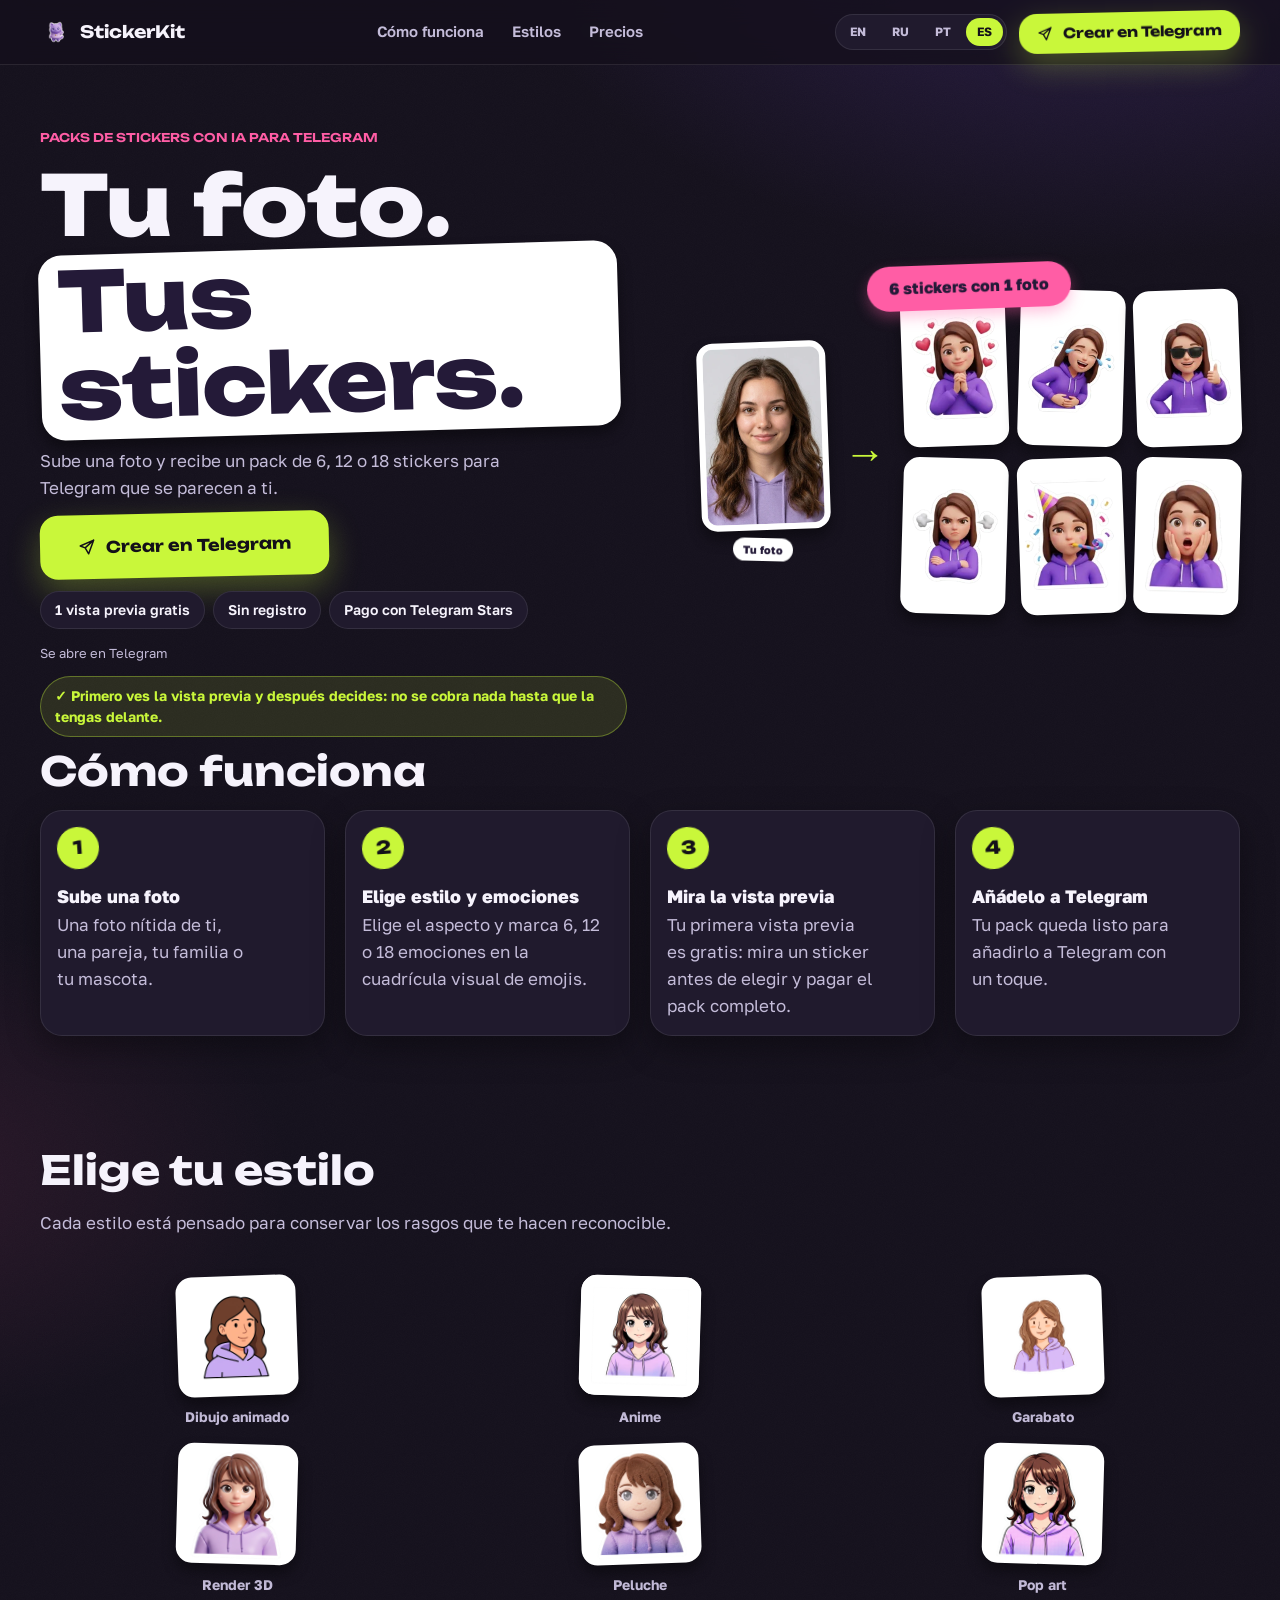
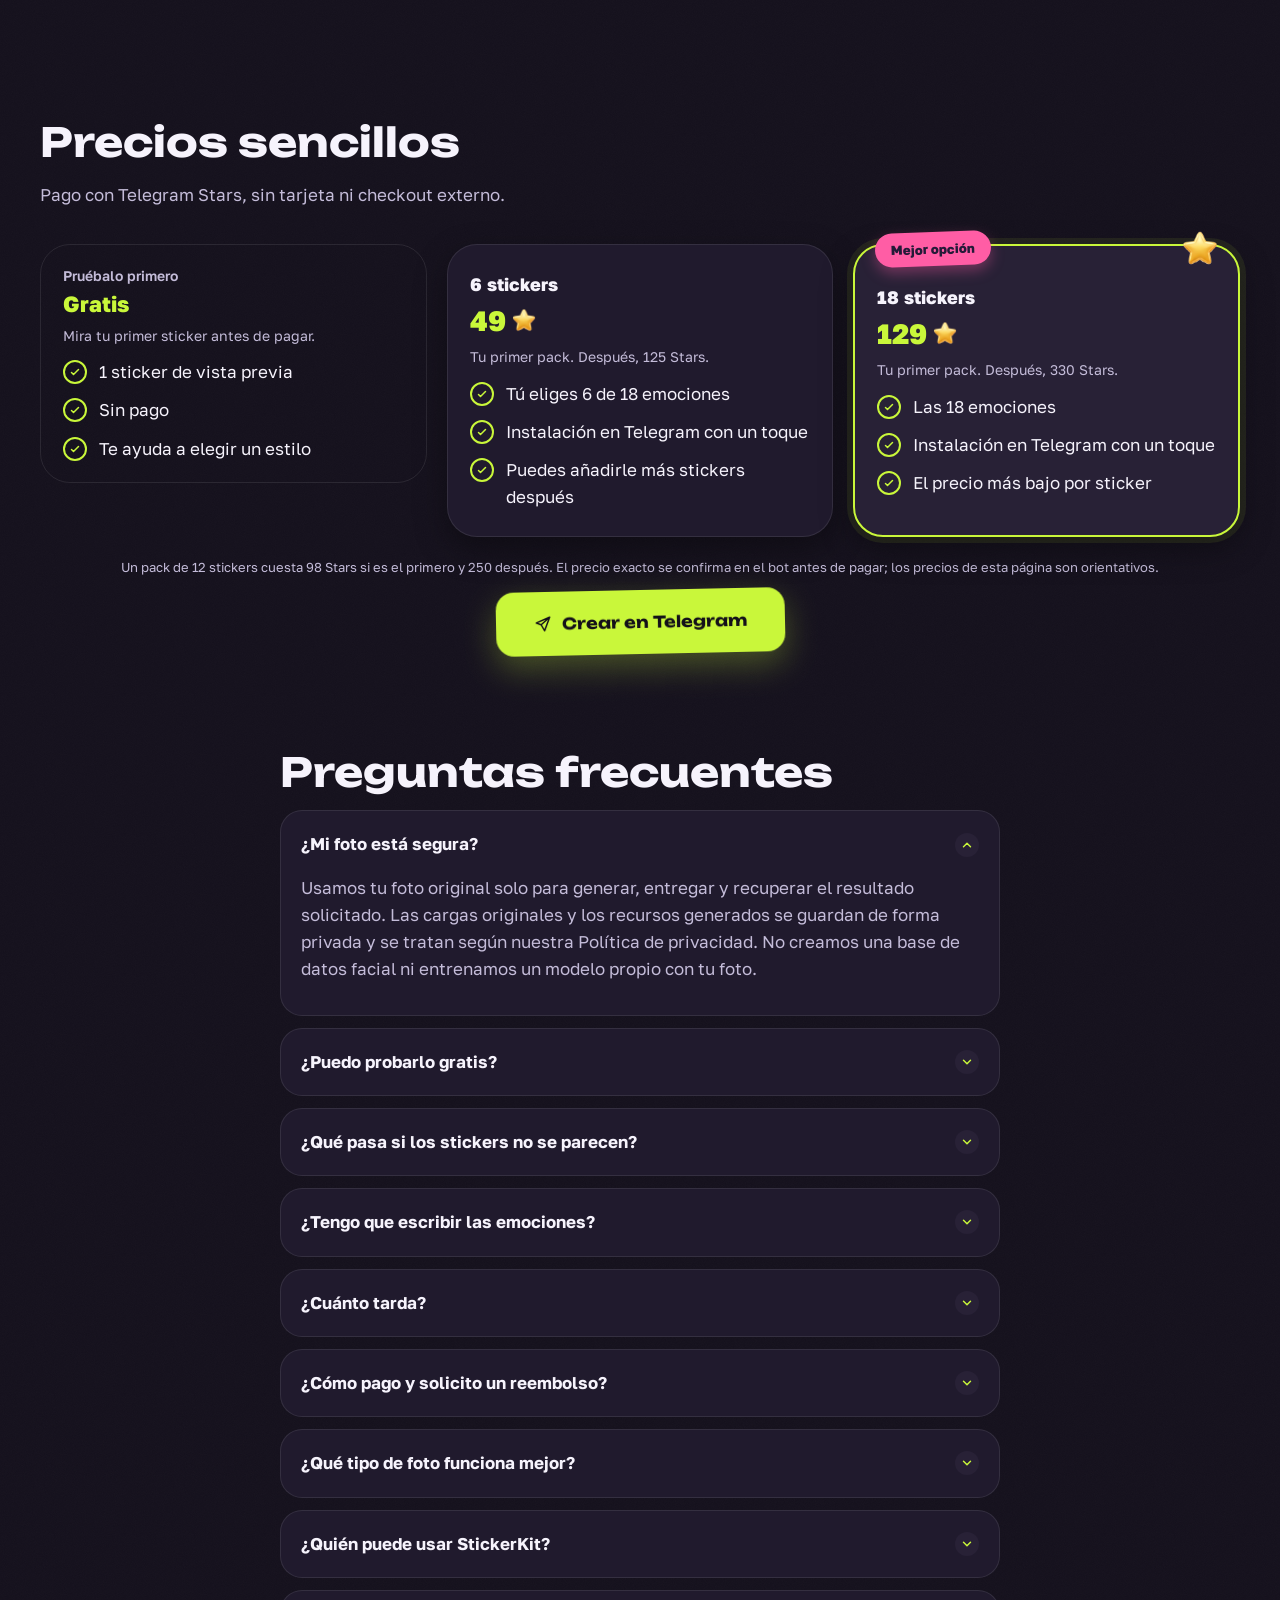
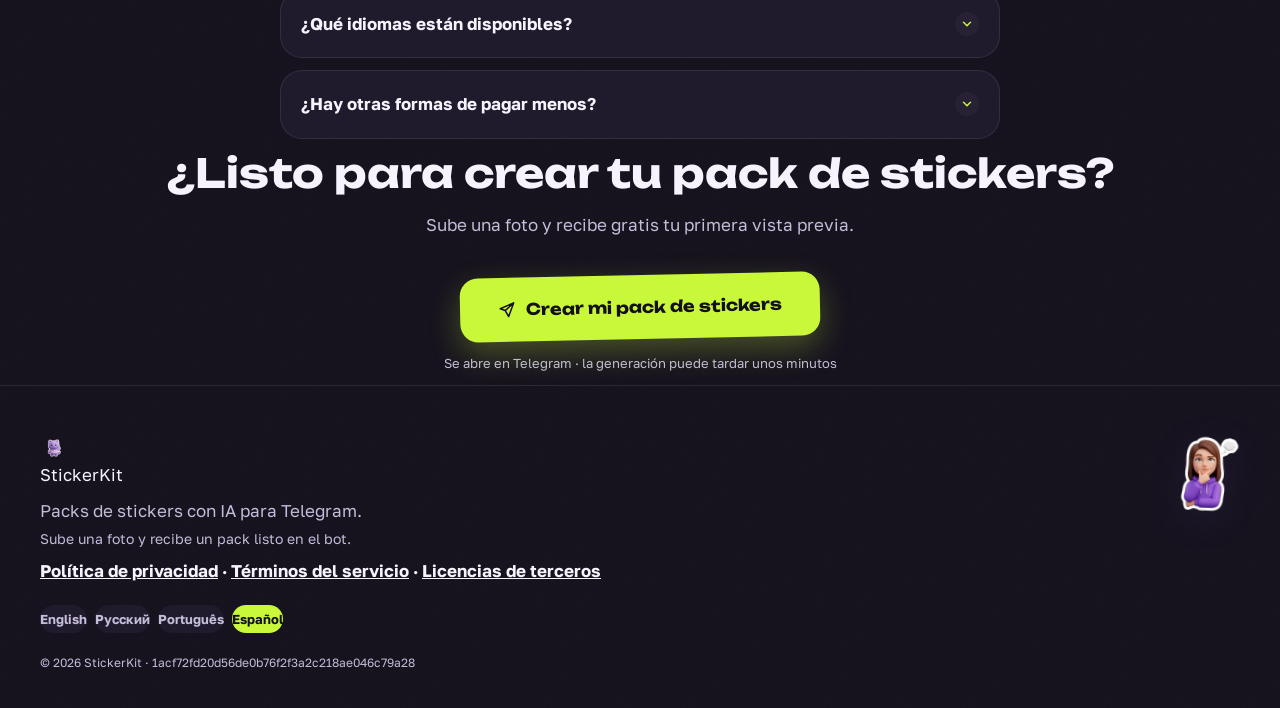
==== commit 12b350e5: "deploy: stickerkitapp/stickerkit-landing@1acf72fd20d56de0b76f2f3a2c218ae046c79a28" ====
--- a/es/index.html
+++ b/es/index.html
@@ -1 +1 @@
-<!DOCTYPE html><html lang="es"><head><meta charset="utf-8"><meta name="viewport" content="width=device-width, initial-scale=1"><title>StickerKit – convierte tu foto en un pack de stickers para Telegram</title><meta name="description" content="Sube una foto y crea un pack de stickers personalizado para ti, tu pareja, tu familia o tu mascota. Añádelo a Telegram con un toque."><link rel="canonical" href="https://stickerkit.app/es/"><link rel="alternate" hreflang="en" href="https://stickerkit.app/"><link rel="alternate" hreflang="ru" href="https://stickerkit.app/ru/"><link rel="alternate" hreflang="es" href="https://stickerkit.app/es/"><link rel="alternate" hreflang="pt-BR" href="https://stickerkit.app/pt/"><link rel="alternate" hreflang="x-default" href="https://stickerkit.app/"><link rel="icon" type="image/webp" href="/assets/ui/mascot-cat.webp"><meta property="og:type" content="website"><meta property="og:site_name" content="StickerKit"><meta property="og:locale" content="es_ES"><meta property="og:title" content="StickerKit – convierte tu foto en un pack de stickers para Telegram"><meta property="og:description" content="Sube una foto y crea un pack de stickers personalizado para ti, tu pareja, tu familia o tu mascota. Añádelo a Telegram con un toque."><meta property="og:url" content="https://stickerkit.app/es/"><meta property="og:image" content="https://stickerkit.app/assets/ui/social-card.webp"><meta property="og:image:type" content="image/webp"><meta property="og:image:width" content="1200"><meta property="og:image:height" content="630"><meta property="og:image:alt" content="Ejemplos de stickers personalizados de StickerKit"><meta name="twitter:card" content="summary_large_image"><meta name="twitter:title" content="StickerKit – convierte tu foto en un pack de stickers para Telegram"><meta name="twitter:description" content="Sube una foto y crea un pack de stickers personalizado para ti, tu pareja, tu familia o tu mascota. Añádelo a Telegram con un toque."><meta name="twitter:image" content="https://stickerkit.app/assets/ui/social-card.webp"><meta name="twitter:image:alt" content="Ejemplos de stickers personalizados de StickerKit"><link rel="stylesheet" href="/_astro/i18n.CnTxMMP6.css"><link rel="stylesheet" href="/_astro/StickyCta.CfdZxKbj.css"></head><body><header class="site-header" data-astro-cid-nen7h5rs><div class="container site-header__row" data-astro-cid-nen7h5rs><div class="wordmark" data-astro-cid-nen7h5rs><img src="/assets/ui/mascot-cat.webp" width="32" height="32" alt="" loading="eager" data-astro-cid-nen7h5rs>StickerKit</div><nav class="site-nav" aria-label="Navegación principal" data-astro-cid-nen7h5rs><a href="#how-it-works" data-astro-cid-nen7h5rs>Cómo funciona</a><a href="#styles" data-astro-cid-nen7h5rs>Estilos</a><a href="#pricing" data-astro-cid-nen7h5rs>Precios</a></nav><div class="site-header__actions" data-astro-cid-nen7h5rs><nav class="lang-switcher-compact" aria-label="Idioma" data-astro-cid-nen7h5rs><a href="/" class="lang-pill-compact" data-astro-cid-nen7h5rs>EN</a><a href="/ru/" class="lang-pill-compact" data-astro-cid-nen7h5rs>RU</a><a href="/pt/" class="lang-pill-compact" data-astro-cid-nen7h5rs>PT</a><a href="/es/" class="lang-pill-compact lang-pill-compact--active" data-astro-cid-nen7h5rs>ES</a></nav><a href="https://t.me/stickerkit_bot?start=lp_header_es" target="_blank" rel="noopener" class="cta-button cta-button--compact" data-astro-cid-nen7h5rs><svg width="16" height="16" viewBox="0 0 24 24" fill="none" aria-hidden="true" data-astro-cid-nen7h5rs><path d="M21 3 3 10.5l6.5 2.5m11.5-10L14 21l-4.5-8m11.5-10L9.5 13" stroke="currentColor" stroke-width="2" stroke-linecap="round" stroke-linejoin="round" data-astro-cid-nen7h5rs></path></svg>Crear en Telegram</a></div></div></header><main><section class="container hero" data-astro-cid-ge2uvauf><div class="hero__copy" data-astro-cid-ge2uvauf><p class="eyebrow reveal" style="animation-delay: 60ms;" data-astro-cid-ge2uvauf>Packs de stickers con IA para Telegram</p><h1 class="reveal" style="animation-delay: 120ms;" data-astro-cid-ge2uvauf>Tu foto.<br data-astro-cid-ge2uvauf><span class="headline-sticker" data-astro-cid-ge2uvauf>Tus stickers.</span></h1><p class="text-muted reveal" style="animation-delay: 180ms; max-width: 46ch;" data-astro-cid-ge2uvauf>Sube una foto y recibe un pack de 6, 12 o 18 stickers para Telegram que se parecen a ti.</p><div class="reveal" style="animation-delay: 240ms;" data-astro-cid-ge2uvauf><a href="https://t.me/stickerkit_bot?start=lp_hero_es" target="_blank" rel="noopener" class="cta-button"><svg width="18" height="18" viewBox="0 0 24 24" fill="none" aria-hidden="true"><path d="M21 3 3 10.5l6.5 2.5m11.5-10L14 21l-4.5-8m11.5-10L9.5 13" stroke="currentColor" stroke-width="2" stroke-linecap="round" stroke-linejoin="round"></path></svg>Crear en Telegram</a></div><div class="trust-chips reveal" style="animation-delay: 280ms;" data-astro-cid-ge2uvauf><span class="trust-chip" data-astro-cid-ge2uvauf>1 vista previa gratis</span><span class="trust-chip" data-astro-cid-ge2uvauf>Sin registro</span><span class="trust-chip" data-astro-cid-ge2uvauf>Pago con Telegram Stars</span></div><p class="text-muted reveal" style="animation-delay: 300ms; font-size: 13px; margin-top: 4px;" data-astro-cid-ge2uvauf>Se abre en Telegram</p><p class="guarantee-badge reveal" style="animation-delay: 320ms;" data-astro-cid-ge2uvauf>✓ Primero ves la vista previa y después decides: no se cobra nada hasta que la tengas delante.</p></div><div class="hero__art reveal" style="animation-delay: 160ms;" data-astro-cid-ge2uvauf><div class="proof" data-astro-cid-ge2uvauf><span class="pill-badge proof__badge" data-astro-cid-ge2uvauf>6 stickers con 1 foto</span><div class="proof__row" data-astro-cid-ge2uvauf><div class="proof__source" data-astro-cid-ge2uvauf><div class="tile-shadow proof__photo" data-astro-cid-ge2uvauf><img src="/assets/ui/source-photo.webp" width="176" height="176" alt="Foto original con los mismos rasgos que los stickers generados" loading="eager" fetchpriority="high" data-astro-cid-ge2uvauf></div><span class="proof__chip" data-astro-cid-ge2uvauf>Tu foto</span></div><span class="proof__arrow" aria-hidden="true" data-astro-cid-ge2uvauf>→</span><div class="proof__grid" aria-hidden="true" data-astro-cid-ge2uvauf><div class="tile-shadow proof__sticker" data-astro-cid-ge2uvauf><img src="/assets/stickers/sticker-01.webp" width="144" height="144" alt="" loading="lazy" data-astro-cid-ge2uvauf></div><div class="tile-shadow proof__sticker" data-astro-cid-ge2uvauf><img src="/assets/stickers/sticker-02.webp" width="144" height="144" alt="" loading="lazy" data-astro-cid-ge2uvauf></div><div class="tile-shadow proof__sticker" data-astro-cid-ge2uvauf><img src="/assets/stickers/sticker-03.webp" width="144" height="144" alt="" loading="lazy" data-astro-cid-ge2uvauf></div><div class="tile-shadow proof__sticker" data-astro-cid-ge2uvauf><img src="/assets/stickers/sticker-06.webp" width="144" height="144" alt="" loading="lazy" data-astro-cid-ge2uvauf></div><div class="tile-shadow proof__sticker" data-astro-cid-ge2uvauf><img src="/assets/stickers/sticker-07.webp" width="144" height="144" alt="" loading="lazy" data-astro-cid-ge2uvauf></div><div class="tile-shadow proof__sticker" data-astro-cid-ge2uvauf><img src="/assets/stickers/sticker-10.webp" width="144" height="144" alt="" loading="lazy" data-astro-cid-ge2uvauf></div></div></div></div></div></section><section class="container" id="how-it-works" data-astro-cid-l43jfdkk><h2 data-astro-cid-l43jfdkk>Cómo funciona</h2><div class="grid-4" data-astro-cid-l43jfdkk><div class="card step-card reveal" style="animation-delay: 0ms;" data-astro-cid-l43jfdkk><div class="step-badge" data-astro-cid-l43jfdkk>1</div><h3 class="step-card__title" data-astro-cid-l43jfdkk>Sube una foto</h3><p class="text-muted step-card__desc" data-astro-cid-l43jfdkk>Una foto nítida de ti, una pareja, tu familia o tu mascota.</p></div><div class="card step-card reveal" style="animation-delay: 80ms;" data-astro-cid-l43jfdkk><div class="step-badge" data-astro-cid-l43jfdkk>2</div><h3 class="step-card__title" data-astro-cid-l43jfdkk>Elige estilo y emociones</h3><p class="text-muted step-card__desc" data-astro-cid-l43jfdkk>Elige el aspecto y marca 6, 12 o 18 emociones en la cuadrícula visual de emojis.</p></div><div class="card step-card reveal" style="animation-delay: 160ms;" data-astro-cid-l43jfdkk><div class="step-badge" data-astro-cid-l43jfdkk>3</div><h3 class="step-card__title" data-astro-cid-l43jfdkk>Mira la vista previa</h3><p class="text-muted step-card__desc" data-astro-cid-l43jfdkk>Tu primera vista previa es gratis: mira un sticker antes de elegir y pagar el pack completo.</p></div><div class="card step-card reveal" style="animation-delay: 240ms;" data-astro-cid-l43jfdkk><div class="step-badge" data-astro-cid-l43jfdkk>4</div><h3 class="step-card__title" data-astro-cid-l43jfdkk>Añádelo a Telegram</h3><p class="text-muted step-card__desc" data-astro-cid-l43jfdkk>Tu pack queda listo para añadirlo a Telegram con un toque.</p></div></div></section><section class="container" id="styles" data-astro-cid-phn37o7r><h2 data-astro-cid-phn37o7r>Elige tu estilo</h2><p class="text-muted section-lede" data-astro-cid-phn37o7r>Cada estilo está pensado para conservar los rasgos que te hacen reconocible.</p><div class="style-grid" tabindex="0" aria-label="Elige tu estilo" data-astro-cid-phn37o7r><figure class="style-tile" data-astro-cid-phn37o7r><span class="style-tile__frame" data-astro-cid-phn37o7r><img src="/assets/styles/style-cartoon.webp" width="120" height="120" alt="Dibujo animado" loading="lazy" data-astro-cid-phn37o7r></span><figcaption data-astro-cid-phn37o7r>Dibujo animado</figcaption></figure><figure class="style-tile" data-astro-cid-phn37o7r><span class="style-tile__frame" data-astro-cid-phn37o7r><img src="/assets/styles/style-anime.webp" width="120" height="120" alt="Anime" loading="lazy" data-astro-cid-phn37o7r></span><figcaption data-astro-cid-phn37o7r>Anime</figcaption></figure><figure class="style-tile" data-astro-cid-phn37o7r><span class="style-tile__frame" data-astro-cid-phn37o7r><img src="/assets/styles/style-doodle.webp" width="120" height="120" alt="Garabato" loading="lazy" data-astro-cid-phn37o7r></span><figcaption data-astro-cid-phn37o7r>Garabato</figcaption></figure><figure class="style-tile" data-astro-cid-phn37o7r><span class="style-tile__frame" data-astro-cid-phn37o7r><img src="/assets/styles/style-render3d.webp" width="120" height="120" alt="Render 3D" loading="lazy" data-astro-cid-phn37o7r></span><figcaption data-astro-cid-phn37o7r>Render 3D</figcaption></figure><figure class="style-tile" data-astro-cid-phn37o7r><span class="style-tile__frame" data-astro-cid-phn37o7r><img src="/assets/styles/style-plush.webp" width="120" height="120" alt="Peluche" loading="lazy" data-astro-cid-phn37o7r></span><figcaption data-astro-cid-phn37o7r>Peluche</figcaption></figure><figure class="style-tile" data-astro-cid-phn37o7r><span class="style-tile__frame" data-astro-cid-phn37o7r><img src="/assets/styles/style-popart.webp" width="120" height="120" alt="Pop art" loading="lazy" data-astro-cid-phn37o7r></span><figcaption data-astro-cid-phn37o7r>Pop art</figcaption></figure></div></section><section class="container" id="pricing" data-astro-cid-htruwgye><h2 data-astro-cid-htruwgye>Precios sencillos</h2><p class="text-muted section-lede" data-astro-cid-htruwgye>Pago con Telegram Stars, sin tarjeta ni checkout externo.</p><div class="grid-3" data-astro-cid-htruwgye><div class="plan-card reveal plan-card--try" style="animation-delay: 0ms;" data-astro-cid-htruwgye><p style="font-family: var(--font-body); font-weight: 600; font-size: 14px; margin: 0 0 0; color: var(--text-muted);" data-astro-cid-htruwgye>Pruébalo primero</p><p class="plan-price" style="font-size: 22px; font-weight: 800; color: var(--acid); margin-bottom: 4px;" data-astro-cid-htruwgye>Gratis</p><p class="text-muted" style="font-size: 14px;" data-astro-cid-htruwgye>Mira tu primer sticker antes de pagar.</p><ul class="check-list" data-astro-cid-htruwgye><li data-astro-cid-htruwgye><span class="check-icon" aria-hidden="true" data-astro-cid-htruwgye><svg width="12" height="12" viewBox="0 0 24 24" fill="none" data-astro-cid-htruwgye><path d="M5 13l4 4L19 7" stroke="currentColor" stroke-width="3" stroke-linecap="round" stroke-linejoin="round" data-astro-cid-htruwgye></path></svg></span><span data-astro-cid-htruwgye>1 sticker de vista previa</span></li><li data-astro-cid-htruwgye><span class="check-icon" aria-hidden="true" data-astro-cid-htruwgye><svg width="12" height="12" viewBox="0 0 24 24" fill="none" data-astro-cid-htruwgye><path d="M5 13l4 4L19 7" stroke="currentColor" stroke-width="3" stroke-linecap="round" stroke-linejoin="round" data-astro-cid-htruwgye></path></svg></span><span data-astro-cid-htruwgye>Sin pago</span></li><li data-astro-cid-htruwgye><span class="check-icon" aria-hidden="true" data-astro-cid-htruwgye><svg width="12" height="12" viewBox="0 0 24 24" fill="none" data-astro-cid-htruwgye><path d="M5 13l4 4L19 7" stroke="currentColor" stroke-width="3" stroke-linecap="round" stroke-linejoin="round" data-astro-cid-htruwgye></path></svg></span><span data-astro-cid-htruwgye>Te ayuda a elegir un estilo</span></li></ul></div><div class="plan-card reveal" style="animation-delay: 90ms;" data-astro-cid-htruwgye><p style="font-family: var(--font-body); font-weight: 800; font-size: 18px; margin: 0 0 0; color: var(--text);" data-astro-cid-htruwgye>6 stickers</p><p class="plan-price" style="font-size: 28px; font-weight: 800; color: var(--acid); margin-bottom: 4px;" data-astro-cid-htruwgye>49<img src="/assets/ui/star.webp" width="24" height="24" alt="Stars" class="plan-price__star" loading="lazy" data-astro-cid-htruwgye></p><p class="text-muted" style="font-size: 14px;" data-astro-cid-htruwgye>Tu primer pack. Después, 125 Stars.</p><ul class="check-list" data-astro-cid-htruwgye><li data-astro-cid-htruwgye><span class="check-icon" aria-hidden="true" data-astro-cid-htruwgye><svg width="12" height="12" viewBox="0 0 24 24" fill="none" data-astro-cid-htruwgye><path d="M5 13l4 4L19 7" stroke="currentColor" stroke-width="3" stroke-linecap="round" stroke-linejoin="round" data-astro-cid-htruwgye></path></svg></span><span data-astro-cid-htruwgye>Tú eliges 6 de 18 emociones</span></li><li data-astro-cid-htruwgye><span class="check-icon" aria-hidden="true" data-astro-cid-htruwgye><svg width="12" height="12" viewBox="0 0 24 24" fill="none" data-astro-cid-htruwgye><path d="M5 13l4 4L19 7" stroke="currentColor" stroke-width="3" stroke-linecap="round" stroke-linejoin="round" data-astro-cid-htruwgye></path></svg></span><span data-astro-cid-htruwgye>Instalación en Telegram con un toque</span></li><li data-astro-cid-htruwgye><span class="check-icon" aria-hidden="true" data-astro-cid-htruwgye><svg width="12" height="12" viewBox="0 0 24 24" fill="none" data-astro-cid-htruwgye><path d="M5 13l4 4L19 7" stroke="currentColor" stroke-width="3" stroke-linecap="round" stroke-linejoin="round" data-astro-cid-htruwgye></path></svg></span><span data-astro-cid-htruwgye>Puedes añadirle más stickers después</span></li></ul></div><div class="plan-card reveal plan-card--featured" style="animation-delay: 180ms;" data-astro-cid-htruwgye><img src="/assets/ui/star.webp" width="36" height="36" alt="" class="plan-card__badge" loading="lazy" data-astro-cid-htruwgye><span class="pill-badge" style="position: absolute; top: -14px; left: 20px;" data-astro-cid-htruwgye>Mejor opción</span><p style="font-family: var(--font-body); font-weight: 800; font-size: 18px; margin: 12px 0 0; color: var(--text);" data-astro-cid-htruwgye>18 stickers</p><p class="plan-price" style="font-size: 28px; font-weight: 800; color: var(--acid); margin-bottom: 4px;" data-astro-cid-htruwgye>129<img src="/assets/ui/star.webp" width="24" height="24" alt="Stars" class="plan-price__star" loading="lazy" data-astro-cid-htruwgye></p><p class="text-muted" style="font-size: 14px;" data-astro-cid-htruwgye>Tu primer pack. Después, 330 Stars.</p><ul class="check-list" data-astro-cid-htruwgye><li data-astro-cid-htruwgye><span class="check-icon" aria-hidden="true" data-astro-cid-htruwgye><svg width="12" height="12" viewBox="0 0 24 24" fill="none" data-astro-cid-htruwgye><path d="M5 13l4 4L19 7" stroke="currentColor" stroke-width="3" stroke-linecap="round" stroke-linejoin="round" data-astro-cid-htruwgye></path></svg></span><span data-astro-cid-htruwgye>Las 18 emociones</span></li><li data-astro-cid-htruwgye><span class="check-icon" aria-hidden="true" data-astro-cid-htruwgye><svg width="12" height="12" viewBox="0 0 24 24" fill="none" data-astro-cid-htruwgye><path d="M5 13l4 4L19 7" stroke="currentColor" stroke-width="3" stroke-linecap="round" stroke-linejoin="round" data-astro-cid-htruwgye></path></svg></span><span data-astro-cid-htruwgye>Instalación en Telegram con un toque</span></li><li data-astro-cid-htruwgye><span class="check-icon" aria-hidden="true" data-astro-cid-htruwgye><svg width="12" height="12" viewBox="0 0 24 24" fill="none" data-astro-cid-htruwgye><path d="M5 13l4 4L19 7" stroke="currentColor" stroke-width="3" stroke-linecap="round" stroke-linejoin="round" data-astro-cid-htruwgye></path></svg></span><span data-astro-cid-htruwgye>El precio más bajo por sticker</span></li></ul></div></div><p class="text-muted" style="font-size: 13px; margin-top: 20px; text-align: center;" data-astro-cid-htruwgye>Un pack de 12 stickers cuesta 98 Stars si es el primero y 250 después. El precio exacto se confirma en el bot antes de pagar; los precios de esta página son orientativos.</p><div style="display: flex; justify-content: center; margin-top: 8px;" data-astro-cid-htruwgye><a href="https://t.me/stickerkit_bot?start=lp_pricing_es" target="_blank" rel="noopener" class="cta-button"><svg width="18" height="18" viewBox="0 0 24 24" fill="none" aria-hidden="true"><path d="M21 3 3 10.5l6.5 2.5m11.5-10L14 21l-4.5-8m11.5-10L9.5 13" stroke="currentColor" stroke-width="2" stroke-linecap="round" stroke-linejoin="round"></path></svg>Crear en Telegram</a></div></section><section class="container" id="faq"><div class="prose"><h2>Preguntas frecuentes</h2><details class="faq-item reveal" style="animation-delay: 0ms;" open><summary>¿Mi foto está segura?</summary><p class="text-muted">Usamos tu foto original solo para generar, entregar y recuperar el resultado solicitado. Las cargas originales y los recursos generados se guardan de forma privada y se tratan según nuestra Política de privacidad. No creamos una base de datos facial ni entrenamos un modelo propio con tu foto.</p></details><details class="faq-item reveal" style="animation-delay: 40ms;"><summary>¿Puedo probarlo gratis?</summary><p class="text-muted">Sí. La primera vista previa es gratis: sube una foto, elige un estilo y mira el resultado antes de pagar.</p></details><details class="faq-item reveal" style="animation-delay: 80ms;"><summary>¿Qué pasa si los stickers no se parecen?</summary><p class="text-muted">Por eso la vista previa va primero: ves el resultado antes de pagar y no se cobra nada hasta que lo apruebes. Si aun así algo no sale como esperabas, escríbenos a soporte con /paysupport en el bot y lo revisamos contigo.</p></details><details class="faq-item reveal" style="animation-delay: 120ms;"><summary>¿Tengo que escribir las emociones?</summary><p class="text-muted">No. En la Mini App, toca las emociones que quieras en la cuadrícula visual de emojis: hay 18 y cada una que elijas se convierte en un sticker. Un pack tiene 6, 12 o 18.</p></details><details class="faq-item reveal" style="animation-delay: 160ms;"><summary>¿Cuánto tarda?</summary><p class="text-muted">Normalmente, unos minutos desde la foto hasta el pack terminado; puede tardar algo más si hay cola.</p></details><details class="faq-item reveal" style="animation-delay: 200ms;"><summary>¿Cómo pago y solicito un reembolso?</summary><p class="text-muted">El pago se procesa con Telegram Stars dentro del bot. Si algo sale mal con un pago, escribe /paysupport y lo revisamos manualmente. Se mantienen los derechos legales del consumidor.</p></details><details class="faq-item reveal" style="animation-delay: 240ms;"><summary>¿Qué tipo de foto funciona mejor?</summary><p class="text-muted">Para personas, usa una foto nítida y bien iluminada, sin filtros intensos, gafas oscuras ni caras tapadas; en parejas o familias, deben verse todas las caras. Para una mascota, procura que se vean bien su cara y sus rasgos distintivos, sin objetos que los tapen.</p></details><details class="faq-item reveal" style="animation-delay: 280ms;"><summary>¿Quién puede usar StickerKit?</summary><p class="text-muted">StickerKit está dirigido a personas de 18 años o más. Al usar el producto aceptas los Términos del servicio y confirmas que leíste la Política de privacidad. No pedimos tu fecha de nacimiento ni un documento de identidad.</p></details><details class="faq-item reveal" style="animation-delay: 320ms;"><summary>¿Qué idiomas están disponibles?</summary><p class="text-muted">La web está en inglés, ruso, español y portugués de Brasil. El bot y la Mini App están en inglés y ruso.</p></details><details class="faq-item reveal" style="animation-delay: 360ms;"><summary>¿Hay otras formas de pagar menos?</summary><p class="text-muted">Sí. Publica una historia con tu pack y recibe 2 stickers más gratis. Únete a nuestro canal de Telegram y déjanos mostrar tu pack allí para recibir 3 más. Si haces las dos cosas, tu primer pack de 6 stickers es gratis. También puedes enviar un pack sin pagar a un amigo para que te lo regale.</p></details></div></section><section class="container final-cta" data-astro-cid-blvy5prr><h2 data-astro-cid-blvy5prr>¿Listo para crear tu pack de stickers?</h2><p class="text-muted section-lede" style="margin-left: auto; margin-right: auto;" data-astro-cid-blvy5prr>Sube una foto y recibe gratis tu primera vista previa.</p><a href="https://t.me/stickerkit_bot?start=lp_final_es" target="_blank" rel="noopener" class="cta-button"><svg width="18" height="18" viewBox="0 0 24 24" fill="none" aria-hidden="true"><path d="M21 3 3 10.5l6.5 2.5m11.5-10L14 21l-4.5-8m11.5-10L9.5 13" stroke="currentColor" stroke-width="2" stroke-linecap="round" stroke-linejoin="round"></path></svg>Crear mi pack de stickers</a><p class="text-muted" style="font-size: 13px; margin-top: 14px;" data-astro-cid-blvy5prr>Se abre en Telegram · la generación puede tardar unos minutos</p></section></main><footer class="site-footer" data-astro-cid-jo6i4kqk><div class="container site-footer__row" data-astro-cid-jo6i4kqk><div class="site-footer__brand" data-astro-cid-jo6i4kqk><div class="wordmark" data-astro-cid-jo6i4kqk><img src="/assets/ui/mascot-cat.webp" width="28" height="28" alt="" loading="lazy" data-astro-cid-jo6i4kqk>StickerKit</div><p class="text-muted" style="margin: 8px 0 4px;" data-astro-cid-jo6i4kqk>Packs de stickers con IA para Telegram.</p><p class="text-muted" style="margin: 0 0 4px; font-size: 14px;" data-astro-cid-jo6i4kqk>Sube una foto y recibe un pack listo en el bot.</p></div><img src="/assets/stickers/sticker-04.webp" width="61" height="80" alt="" loading="lazy" class="site-footer__sticker" data-astro-cid-jo6i4kqk></div><div class="container" data-astro-cid-jo6i4kqk><p style="font-weight: 700;" data-astro-cid-jo6i4kqk><a href="/es/privacy" data-astro-cid-jo6i4kqk>Política de privacidad</a> · <a href="/es/terms" data-astro-cid-jo6i4kqk>Términos del servicio</a> · <a href="/third-party-font-licenses.txt" data-astro-cid-jo6i4kqk>Licencias de terceros</a></p><nav aria-label="Idioma" class="lang-switcher" data-astro-cid-jo6i4kqk><a href="/" class="lang-pill" data-astro-cid-jo6i4kqk>English</a><a href="/ru/" class="lang-pill" data-astro-cid-jo6i4kqk>Русский</a><a href="/pt/" class="lang-pill" data-astro-cid-jo6i4kqk>Português</a><a href="/es/" class="lang-pill lang-pill--active" data-astro-cid-jo6i4kqk>Español</a></nav><p class="text-muted" style="font-size: 12px; margin-top: 20px;" data-astro-cid-jo6i4kqk>© 2026 StickerKit · <span title="build" data-astro-cid-jo6i4kqk>1417754b673083fee6ac72895147eb7f0e1c46e3</span></p></div></footer><div class="sticky-cta"><a href="https://t.me/stickerkit_bot?start=lp_sticky_es" target="_blank" rel="noopener" class="cta-button cta-button--block"><svg width="18" height="18" viewBox="0 0 24 24" fill="none" aria-hidden="true"><path d="M21 3 3 10.5l6.5 2.5m11.5-10L14 21l-4.5-8m11.5-10L9.5 13" stroke="currentColor" stroke-width="2" stroke-linecap="round" stroke-linejoin="round"></path></svg>Crear en Telegram</a></div></body></html>+<!DOCTYPE html><html lang="es"><head><meta charset="utf-8"><meta name="viewport" content="width=device-width, initial-scale=1"><title>StickerKit – convierte tu foto en un pack de stickers para Telegram</title><meta name="description" content="Sube una foto y crea un pack de stickers personalizado para ti, tu pareja, tu familia o tu mascota. Añádelo a Telegram con un toque."><link rel="canonical" href="https://stickerkit.app/es/"><link rel="alternate" hreflang="en" href="https://stickerkit.app/"><link rel="alternate" hreflang="ru" href="https://stickerkit.app/ru/"><link rel="alternate" hreflang="es" href="https://stickerkit.app/es/"><link rel="alternate" hreflang="pt-BR" href="https://stickerkit.app/pt/"><link rel="alternate" hreflang="x-default" href="https://stickerkit.app/"><link rel="icon" type="image/webp" href="/assets/ui/mascot-cat.webp"><meta property="og:type" content="website"><meta property="og:site_name" content="StickerKit"><meta property="og:locale" content="es_ES"><meta property="og:title" content="StickerKit – convierte tu foto en un pack de stickers para Telegram"><meta property="og:description" content="Sube una foto y crea un pack de stickers personalizado para ti, tu pareja, tu familia o tu mascota. Añádelo a Telegram con un toque."><meta property="og:url" content="https://stickerkit.app/es/"><meta property="og:image" content="https://stickerkit.app/assets/ui/social-card.webp"><meta property="og:image:type" content="image/webp"><meta property="og:image:width" content="1200"><meta property="og:image:height" content="630"><meta property="og:image:alt" content="Ejemplos de stickers personalizados de StickerKit"><meta name="twitter:card" content="summary_large_image"><meta name="twitter:title" content="StickerKit – convierte tu foto en un pack de stickers para Telegram"><meta name="twitter:description" content="Sube una foto y crea un pack de stickers personalizado para ti, tu pareja, tu familia o tu mascota. Añádelo a Telegram con un toque."><meta name="twitter:image" content="https://stickerkit.app/assets/ui/social-card.webp"><meta name="twitter:image:alt" content="Ejemplos de stickers personalizados de StickerKit"><link rel="stylesheet" href="/_astro/i18n.CnTxMMP6.css"><link rel="stylesheet" href="/_astro/StickyCta.CfdZxKbj.css"></head><body><header class="site-header" data-astro-cid-nen7h5rs><div class="container site-header__row" data-astro-cid-nen7h5rs><div class="wordmark" data-astro-cid-nen7h5rs><img src="/assets/ui/mascot-cat.webp" width="32" height="32" alt="" loading="eager" data-astro-cid-nen7h5rs>StickerKit</div><nav class="site-nav" aria-label="Navegación principal" data-astro-cid-nen7h5rs><a href="#how-it-works" data-astro-cid-nen7h5rs>Cómo funciona</a><a href="#styles" data-astro-cid-nen7h5rs>Estilos</a><a href="#pricing" data-astro-cid-nen7h5rs>Precios</a></nav><div class="site-header__actions" data-astro-cid-nen7h5rs><nav class="lang-switcher-compact" aria-label="Idioma" data-astro-cid-nen7h5rs><a href="/" class="lang-pill-compact" data-astro-cid-nen7h5rs>EN</a><a href="/ru/" class="lang-pill-compact" data-astro-cid-nen7h5rs>RU</a><a href="/pt/" class="lang-pill-compact" data-astro-cid-nen7h5rs>PT</a><a href="/es/" class="lang-pill-compact lang-pill-compact--active" data-astro-cid-nen7h5rs>ES</a></nav><a href="https://t.me/stickerkit_bot?start=lp_header_es" target="_blank" rel="noopener" class="cta-button cta-button--compact" data-astro-cid-nen7h5rs><svg width="16" height="16" viewBox="0 0 24 24" fill="none" aria-hidden="true" data-astro-cid-nen7h5rs><path d="M21 3 3 10.5l6.5 2.5m11.5-10L14 21l-4.5-8m11.5-10L9.5 13" stroke="currentColor" stroke-width="2" stroke-linecap="round" stroke-linejoin="round" data-astro-cid-nen7h5rs></path></svg>Crear en Telegram</a></div></div></header><main><section class="container hero" data-astro-cid-ge2uvauf><div class="hero__copy" data-astro-cid-ge2uvauf><p class="eyebrow reveal" style="animation-delay: 60ms;" data-astro-cid-ge2uvauf>Packs de stickers con IA para Telegram</p><h1 class="reveal" style="animation-delay: 120ms;" data-astro-cid-ge2uvauf>Tu foto.<br data-astro-cid-ge2uvauf><span class="headline-sticker" data-astro-cid-ge2uvauf>Tus stickers.</span></h1><p class="text-muted reveal" style="animation-delay: 180ms; max-width: 46ch;" data-astro-cid-ge2uvauf>Sube una foto y recibe un pack de 6, 12 o 18 stickers para Telegram que se parecen a ti.</p><div class="reveal" style="animation-delay: 240ms;" data-astro-cid-ge2uvauf><a href="https://t.me/stickerkit_bot?start=lp_hero_es" target="_blank" rel="noopener" class="cta-button"><svg width="18" height="18" viewBox="0 0 24 24" fill="none" aria-hidden="true"><path d="M21 3 3 10.5l6.5 2.5m11.5-10L14 21l-4.5-8m11.5-10L9.5 13" stroke="currentColor" stroke-width="2" stroke-linecap="round" stroke-linejoin="round"></path></svg>Crear en Telegram</a></div><div class="trust-chips reveal" style="animation-delay: 280ms;" data-astro-cid-ge2uvauf><span class="trust-chip" data-astro-cid-ge2uvauf>1 vista previa gratis</span><span class="trust-chip" data-astro-cid-ge2uvauf>Sin registro</span><span class="trust-chip" data-astro-cid-ge2uvauf>Pago con Telegram Stars</span></div><p class="text-muted reveal" style="animation-delay: 300ms; font-size: 13px; margin-top: 4px;" data-astro-cid-ge2uvauf>Se abre en Telegram</p><p class="guarantee-badge reveal" style="animation-delay: 320ms;" data-astro-cid-ge2uvauf>✓ Primero ves la vista previa y después decides: no se cobra nada hasta que la tengas delante.</p></div><div class="hero__art reveal" style="animation-delay: 160ms;" data-astro-cid-ge2uvauf><div class="proof" data-astro-cid-ge2uvauf><span class="pill-badge proof__badge" data-astro-cid-ge2uvauf>6 stickers con 1 foto</span><div class="proof__row" data-astro-cid-ge2uvauf><div class="proof__source" data-astro-cid-ge2uvauf><div class="tile-shadow proof__photo" data-astro-cid-ge2uvauf><img src="/assets/ui/source-photo.webp" width="176" height="176" alt="Foto original con los mismos rasgos que los stickers generados" loading="eager" fetchpriority="high" data-astro-cid-ge2uvauf></div><span class="proof__chip" data-astro-cid-ge2uvauf>Tu foto</span></div><span class="proof__arrow" aria-hidden="true" data-astro-cid-ge2uvauf>→</span><div class="proof__grid" aria-hidden="true" data-astro-cid-ge2uvauf><div class="tile-shadow proof__sticker" data-astro-cid-ge2uvauf><img src="/assets/stickers/sticker-01.webp" width="144" height="144" alt="" loading="lazy" data-astro-cid-ge2uvauf></div><div class="tile-shadow proof__sticker" data-astro-cid-ge2uvauf><img src="/assets/stickers/sticker-02.webp" width="144" height="144" alt="" loading="lazy" data-astro-cid-ge2uvauf></div><div class="tile-shadow proof__sticker" data-astro-cid-ge2uvauf><img src="/assets/stickers/sticker-03.webp" width="144" height="144" alt="" loading="lazy" data-astro-cid-ge2uvauf></div><div class="tile-shadow proof__sticker" data-astro-cid-ge2uvauf><img src="/assets/stickers/sticker-06.webp" width="144" height="144" alt="" loading="lazy" data-astro-cid-ge2uvauf></div><div class="tile-shadow proof__sticker" data-astro-cid-ge2uvauf><img src="/assets/stickers/sticker-07.webp" width="144" height="144" alt="" loading="lazy" data-astro-cid-ge2uvauf></div><div class="tile-shadow proof__sticker" data-astro-cid-ge2uvauf><img src="/assets/stickers/sticker-10.webp" width="144" height="144" alt="" loading="lazy" data-astro-cid-ge2uvauf></div></div></div></div></div></section><section class="container" id="how-it-works" data-astro-cid-l43jfdkk><h2 data-astro-cid-l43jfdkk>Cómo funciona</h2><div class="grid-4" data-astro-cid-l43jfdkk><div class="card step-card reveal" style="animation-delay: 0ms;" data-astro-cid-l43jfdkk><div class="step-badge" data-astro-cid-l43jfdkk>1</div><h3 class="step-card__title" data-astro-cid-l43jfdkk>Sube una foto</h3><p class="text-muted step-card__desc" data-astro-cid-l43jfdkk>Una foto nítida de ti, una pareja, tu familia o tu mascota.</p></div><div class="card step-card reveal" style="animation-delay: 80ms;" data-astro-cid-l43jfdkk><div class="step-badge" data-astro-cid-l43jfdkk>2</div><h3 class="step-card__title" data-astro-cid-l43jfdkk>Elige estilo y emociones</h3><p class="text-muted step-card__desc" data-astro-cid-l43jfdkk>Elige el aspecto y marca 6, 12 o 18 emociones en la cuadrícula visual de emojis.</p></div><div class="card step-card reveal" style="animation-delay: 160ms;" data-astro-cid-l43jfdkk><div class="step-badge" data-astro-cid-l43jfdkk>3</div><h3 class="step-card__title" data-astro-cid-l43jfdkk>Mira la vista previa</h3><p class="text-muted step-card__desc" data-astro-cid-l43jfdkk>Tu primera vista previa es gratis: mira un sticker antes de elegir y pagar el pack completo.</p></div><div class="card step-card reveal" style="animation-delay: 240ms;" data-astro-cid-l43jfdkk><div class="step-badge" data-astro-cid-l43jfdkk>4</div><h3 class="step-card__title" data-astro-cid-l43jfdkk>Añádelo a Telegram</h3><p class="text-muted step-card__desc" data-astro-cid-l43jfdkk>Tu pack queda listo para añadirlo a Telegram con un toque.</p></div></div></section><section class="container" id="styles" data-astro-cid-phn37o7r><h2 data-astro-cid-phn37o7r>Elige tu estilo</h2><p class="text-muted section-lede" data-astro-cid-phn37o7r>Cada estilo está pensado para conservar los rasgos que te hacen reconocible.</p><div class="style-grid" tabindex="0" aria-label="Elige tu estilo" data-astro-cid-phn37o7r><figure class="style-tile" data-astro-cid-phn37o7r><span class="style-tile__frame" data-astro-cid-phn37o7r><img src="/assets/styles/style-cartoon.webp" width="120" height="120" alt="Dibujo animado" loading="lazy" data-astro-cid-phn37o7r></span><figcaption data-astro-cid-phn37o7r>Dibujo animado</figcaption></figure><figure class="style-tile" data-astro-cid-phn37o7r><span class="style-tile__frame" data-astro-cid-phn37o7r><img src="/assets/styles/style-anime.webp" width="120" height="120" alt="Anime" loading="lazy" data-astro-cid-phn37o7r></span><figcaption data-astro-cid-phn37o7r>Anime</figcaption></figure><figure class="style-tile" data-astro-cid-phn37o7r><span class="style-tile__frame" data-astro-cid-phn37o7r><img src="/assets/styles/style-doodle.webp" width="120" height="120" alt="Garabato" loading="lazy" data-astro-cid-phn37o7r></span><figcaption data-astro-cid-phn37o7r>Garabato</figcaption></figure><figure class="style-tile" data-astro-cid-phn37o7r><span class="style-tile__frame" data-astro-cid-phn37o7r><img src="/assets/styles/style-render3d.webp" width="120" height="120" alt="Render 3D" loading="lazy" data-astro-cid-phn37o7r></span><figcaption data-astro-cid-phn37o7r>Render 3D</figcaption></figure><figure class="style-tile" data-astro-cid-phn37o7r><span class="style-tile__frame" data-astro-cid-phn37o7r><img src="/assets/styles/style-plush.webp" width="120" height="120" alt="Peluche" loading="lazy" data-astro-cid-phn37o7r></span><figcaption data-astro-cid-phn37o7r>Peluche</figcaption></figure><figure class="style-tile" data-astro-cid-phn37o7r><span class="style-tile__frame" data-astro-cid-phn37o7r><img src="/assets/styles/style-popart.webp" width="120" height="120" alt="Pop art" loading="lazy" data-astro-cid-phn37o7r></span><figcaption data-astro-cid-phn37o7r>Pop art</figcaption></figure></div></section><section class="container" id="pricing" data-astro-cid-htruwgye><h2 data-astro-cid-htruwgye>Precios sencillos</h2><p class="text-muted section-lede" data-astro-cid-htruwgye>Pago con Telegram Stars, sin tarjeta ni checkout externo.</p><div class="grid-3" data-astro-cid-htruwgye><div class="plan-card reveal plan-card--try" style="animation-delay: 0ms;" data-astro-cid-htruwgye><p style="font-family: var(--font-body); font-weight: 600; font-size: 14px; margin: 0 0 0; color: var(--text-muted);" data-astro-cid-htruwgye>Pruébalo primero</p><p class="plan-price" style="font-size: 22px; font-weight: 800; color: var(--acid); margin-bottom: 4px;" data-astro-cid-htruwgye>Gratis</p><p class="text-muted" style="font-size: 14px;" data-astro-cid-htruwgye>Mira tu primer sticker antes de pagar.</p><ul class="check-list" data-astro-cid-htruwgye><li data-astro-cid-htruwgye><span class="check-icon" aria-hidden="true" data-astro-cid-htruwgye><svg width="12" height="12" viewBox="0 0 24 24" fill="none" data-astro-cid-htruwgye><path d="M5 13l4 4L19 7" stroke="currentColor" stroke-width="3" stroke-linecap="round" stroke-linejoin="round" data-astro-cid-htruwgye></path></svg></span><span data-astro-cid-htruwgye>1 sticker de vista previa</span></li><li data-astro-cid-htruwgye><span class="check-icon" aria-hidden="true" data-astro-cid-htruwgye><svg width="12" height="12" viewBox="0 0 24 24" fill="none" data-astro-cid-htruwgye><path d="M5 13l4 4L19 7" stroke="currentColor" stroke-width="3" stroke-linecap="round" stroke-linejoin="round" data-astro-cid-htruwgye></path></svg></span><span data-astro-cid-htruwgye>Sin pago</span></li><li data-astro-cid-htruwgye><span class="check-icon" aria-hidden="true" data-astro-cid-htruwgye><svg width="12" height="12" viewBox="0 0 24 24" fill="none" data-astro-cid-htruwgye><path d="M5 13l4 4L19 7" stroke="currentColor" stroke-width="3" stroke-linecap="round" stroke-linejoin="round" data-astro-cid-htruwgye></path></svg></span><span data-astro-cid-htruwgye>Te ayuda a elegir un estilo</span></li></ul></div><div class="plan-card reveal" style="animation-delay: 90ms;" data-astro-cid-htruwgye><p style="font-family: var(--font-body); font-weight: 800; font-size: 18px; margin: 0 0 0; color: var(--text);" data-astro-cid-htruwgye>6 stickers</p><p class="plan-price" style="font-size: 28px; font-weight: 800; color: var(--acid); margin-bottom: 4px;" data-astro-cid-htruwgye>49<img src="/assets/ui/star.webp" width="24" height="24" alt="Stars" class="plan-price__star" loading="lazy" data-astro-cid-htruwgye></p><p class="text-muted" style="font-size: 14px;" data-astro-cid-htruwgye>Tu primer pack. Después, 125 Stars.</p><ul class="check-list" data-astro-cid-htruwgye><li data-astro-cid-htruwgye><span class="check-icon" aria-hidden="true" data-astro-cid-htruwgye><svg width="12" height="12" viewBox="0 0 24 24" fill="none" data-astro-cid-htruwgye><path d="M5 13l4 4L19 7" stroke="currentColor" stroke-width="3" stroke-linecap="round" stroke-linejoin="round" data-astro-cid-htruwgye></path></svg></span><span data-astro-cid-htruwgye>Tú eliges 6 de 18 emociones</span></li><li data-astro-cid-htruwgye><span class="check-icon" aria-hidden="true" data-astro-cid-htruwgye><svg width="12" height="12" viewBox="0 0 24 24" fill="none" data-astro-cid-htruwgye><path d="M5 13l4 4L19 7" stroke="currentColor" stroke-width="3" stroke-linecap="round" stroke-linejoin="round" data-astro-cid-htruwgye></path></svg></span><span data-astro-cid-htruwgye>Instalación en Telegram con un toque</span></li><li data-astro-cid-htruwgye><span class="check-icon" aria-hidden="true" data-astro-cid-htruwgye><svg width="12" height="12" viewBox="0 0 24 24" fill="none" data-astro-cid-htruwgye><path d="M5 13l4 4L19 7" stroke="currentColor" stroke-width="3" stroke-linecap="round" stroke-linejoin="round" data-astro-cid-htruwgye></path></svg></span><span data-astro-cid-htruwgye>Puedes añadirle más stickers después</span></li></ul></div><div class="plan-card reveal plan-card--featured" style="animation-delay: 180ms;" data-astro-cid-htruwgye><img src="/assets/ui/star.webp" width="36" height="36" alt="" class="plan-card__badge" loading="lazy" data-astro-cid-htruwgye><span class="pill-badge" style="position: absolute; top: -14px; left: 20px;" data-astro-cid-htruwgye>Mejor opción</span><p style="font-family: var(--font-body); font-weight: 800; font-size: 18px; margin: 12px 0 0; color: var(--text);" data-astro-cid-htruwgye>18 stickers</p><p class="plan-price" style="font-size: 28px; font-weight: 800; color: var(--acid); margin-bottom: 4px;" data-astro-cid-htruwgye>129<img src="/assets/ui/star.webp" width="24" height="24" alt="Stars" class="plan-price__star" loading="lazy" data-astro-cid-htruwgye></p><p class="text-muted" style="font-size: 14px;" data-astro-cid-htruwgye>Tu primer pack. Después, 330 Stars.</p><ul class="check-list" data-astro-cid-htruwgye><li data-astro-cid-htruwgye><span class="check-icon" aria-hidden="true" data-astro-cid-htruwgye><svg width="12" height="12" viewBox="0 0 24 24" fill="none" data-astro-cid-htruwgye><path d="M5 13l4 4L19 7" stroke="currentColor" stroke-width="3" stroke-linecap="round" stroke-linejoin="round" data-astro-cid-htruwgye></path></svg></span><span data-astro-cid-htruwgye>Las 18 emociones</span></li><li data-astro-cid-htruwgye><span class="check-icon" aria-hidden="true" data-astro-cid-htruwgye><svg width="12" height="12" viewBox="0 0 24 24" fill="none" data-astro-cid-htruwgye><path d="M5 13l4 4L19 7" stroke="currentColor" stroke-width="3" stroke-linecap="round" stroke-linejoin="round" data-astro-cid-htruwgye></path></svg></span><span data-astro-cid-htruwgye>Instalación en Telegram con un toque</span></li><li data-astro-cid-htruwgye><span class="check-icon" aria-hidden="true" data-astro-cid-htruwgye><svg width="12" height="12" viewBox="0 0 24 24" fill="none" data-astro-cid-htruwgye><path d="M5 13l4 4L19 7" stroke="currentColor" stroke-width="3" stroke-linecap="round" stroke-linejoin="round" data-astro-cid-htruwgye></path></svg></span><span data-astro-cid-htruwgye>El precio más bajo por sticker</span></li></ul></div></div><p class="text-muted" style="font-size: 13px; margin-top: 20px; text-align: center;" data-astro-cid-htruwgye>Un pack de 12 stickers cuesta 98 Stars si es el primero y 250 después. El precio exacto se confirma en el bot antes de pagar; los precios de esta página son orientativos.</p><div style="display: flex; justify-content: center; margin-top: 8px;" data-astro-cid-htruwgye><a href="https://t.me/stickerkit_bot?start=lp_pricing_es" target="_blank" rel="noopener" class="cta-button"><svg width="18" height="18" viewBox="0 0 24 24" fill="none" aria-hidden="true"><path d="M21 3 3 10.5l6.5 2.5m11.5-10L14 21l-4.5-8m11.5-10L9.5 13" stroke="currentColor" stroke-width="2" stroke-linecap="round" stroke-linejoin="round"></path></svg>Crear en Telegram</a></div></section><section class="container" id="faq"><div class="prose"><h2>Preguntas frecuentes</h2><details class="faq-item reveal" style="animation-delay: 0ms;" open><summary>¿Mi foto está segura?</summary><p class="text-muted">Usamos tu foto original solo para generar, entregar y recuperar el resultado solicitado. Las cargas originales y los recursos generados se guardan de forma privada y se tratan según nuestra Política de privacidad. No creamos una base de datos facial ni entrenamos un modelo propio con tu foto.</p></details><details class="faq-item reveal" style="animation-delay: 40ms;"><summary>¿Puedo probarlo gratis?</summary><p class="text-muted">Sí. La primera vista previa es gratis: sube una foto, elige un estilo y mira el resultado antes de pagar.</p></details><details class="faq-item reveal" style="animation-delay: 80ms;"><summary>¿Qué pasa si los stickers no se parecen?</summary><p class="text-muted">Por eso la vista previa va primero: ves el resultado antes de pagar y no se cobra nada hasta que lo apruebes. Si aun así algo no sale como esperabas, escríbenos a soporte con /paysupport en el bot y lo revisamos contigo.</p></details><details class="faq-item reveal" style="animation-delay: 120ms;"><summary>¿Tengo que escribir las emociones?</summary><p class="text-muted">No. En la Mini App, toca las emociones que quieras en la cuadrícula visual de emojis: hay 18 y cada una que elijas se convierte en un sticker. Un pack tiene 6, 12 o 18.</p></details><details class="faq-item reveal" style="animation-delay: 160ms;"><summary>¿Cuánto tarda?</summary><p class="text-muted">Normalmente, unos minutos desde la foto hasta el pack terminado; puede tardar algo más si hay cola.</p></details><details class="faq-item reveal" style="animation-delay: 200ms;"><summary>¿Cómo pago y solicito un reembolso?</summary><p class="text-muted">El pago se procesa con Telegram Stars dentro del bot. Si algo sale mal con un pago, escribe /paysupport y lo revisamos manualmente. Se mantienen los derechos legales del consumidor.</p></details><details class="faq-item reveal" style="animation-delay: 240ms;"><summary>¿Qué tipo de foto funciona mejor?</summary><p class="text-muted">Para personas, usa una foto nítida y bien iluminada, sin filtros intensos, gafas oscuras ni caras tapadas; en parejas o familias, deben verse todas las caras. Para una mascota, procura que se vean bien su cara y sus rasgos distintivos, sin objetos que los tapen.</p></details><details class="faq-item reveal" style="animation-delay: 280ms;"><summary>¿Quién puede usar StickerKit?</summary><p class="text-muted">StickerKit está dirigido a personas de 18 años o más. Al usar el producto aceptas los Términos del servicio y confirmas que leíste la Política de privacidad. No pedimos tu fecha de nacimiento ni un documento de identidad.</p></details><details class="faq-item reveal" style="animation-delay: 320ms;"><summary>¿Qué idiomas están disponibles?</summary><p class="text-muted">La web está en inglés, ruso, español y portugués de Brasil. El bot y la Mini App están en inglés y ruso.</p></details><details class="faq-item reveal" style="animation-delay: 360ms;"><summary>¿Hay otras formas de pagar menos?</summary><p class="text-muted">Sí. Publica una historia con tu pack y recibe 2 stickers más gratis. Únete a nuestro canal de Telegram y déjanos mostrar tu pack allí para recibir 3 más. Si haces las dos cosas, tu primer pack de 6 stickers es gratis. También puedes enviar un pack sin pagar a un amigo para que te lo regale.</p></details></div></section><section class="container final-cta" data-astro-cid-blvy5prr><h2 data-astro-cid-blvy5prr>¿Listo para crear tu pack de stickers?</h2><p class="text-muted section-lede" style="margin-left: auto; margin-right: auto;" data-astro-cid-blvy5prr>Sube una foto y recibe gratis tu primera vista previa.</p><a href="https://t.me/stickerkit_bot?start=lp_final_es" target="_blank" rel="noopener" class="cta-button"><svg width="18" height="18" viewBox="0 0 24 24" fill="none" aria-hidden="true"><path d="M21 3 3 10.5l6.5 2.5m11.5-10L14 21l-4.5-8m11.5-10L9.5 13" stroke="currentColor" stroke-width="2" stroke-linecap="round" stroke-linejoin="round"></path></svg>Crear mi pack de stickers</a><p class="text-muted" style="font-size: 13px; margin-top: 14px;" data-astro-cid-blvy5prr>Se abre en Telegram · la generación puede tardar unos minutos</p></section></main><footer class="site-footer" data-astro-cid-jo6i4kqk><div class="container site-footer__row" data-astro-cid-jo6i4kqk><div class="site-footer__brand" data-astro-cid-jo6i4kqk><div class="wordmark" data-astro-cid-jo6i4kqk><img src="/assets/ui/mascot-cat.webp" width="28" height="28" alt="" loading="lazy" data-astro-cid-jo6i4kqk>StickerKit</div><p class="text-muted" style="margin: 8px 0 4px;" data-astro-cid-jo6i4kqk>Packs de stickers con IA para Telegram.</p><p class="text-muted" style="margin: 0 0 4px; font-size: 14px;" data-astro-cid-jo6i4kqk>Sube una foto y recibe un pack listo en el bot.</p></div><img src="/assets/stickers/sticker-04.webp" width="61" height="80" alt="" loading="lazy" class="site-footer__sticker" data-astro-cid-jo6i4kqk></div><div class="container" data-astro-cid-jo6i4kqk><p style="font-weight: 700;" data-astro-cid-jo6i4kqk><a href="/es/privacy" data-astro-cid-jo6i4kqk>Política de privacidad</a> · <a href="/es/terms" data-astro-cid-jo6i4kqk>Términos del servicio</a> · <a href="/third-party-font-licenses.txt" data-astro-cid-jo6i4kqk>Licencias de terceros</a></p><nav aria-label="Idioma" class="lang-switcher" data-astro-cid-jo6i4kqk><a href="/" class="lang-pill" data-astro-cid-jo6i4kqk>English</a><a href="/ru/" class="lang-pill" data-astro-cid-jo6i4kqk>Русский</a><a href="/pt/" class="lang-pill" data-astro-cid-jo6i4kqk>Português</a><a href="/es/" class="lang-pill lang-pill--active" data-astro-cid-jo6i4kqk>Español</a></nav><p class="text-muted" style="font-size: 12px; margin-top: 20px;" data-astro-cid-jo6i4kqk>© 2026 StickerKit · <span title="build" data-astro-cid-jo6i4kqk>1acf72fd20d56de0b76f2f3a2c218ae046c79a28</span></p></div></footer><div class="sticky-cta"><a href="https://t.me/stickerkit_bot?start=lp_sticky_es" target="_blank" rel="noopener" class="cta-button cta-button--block"><svg width="18" height="18" viewBox="0 0 24 24" fill="none" aria-hidden="true"><path d="M21 3 3 10.5l6.5 2.5m11.5-10L14 21l-4.5-8m11.5-10L9.5 13" stroke="currentColor" stroke-width="2" stroke-linecap="round" stroke-linejoin="round"></path></svg>Crear en Telegram</a></div></body></html>
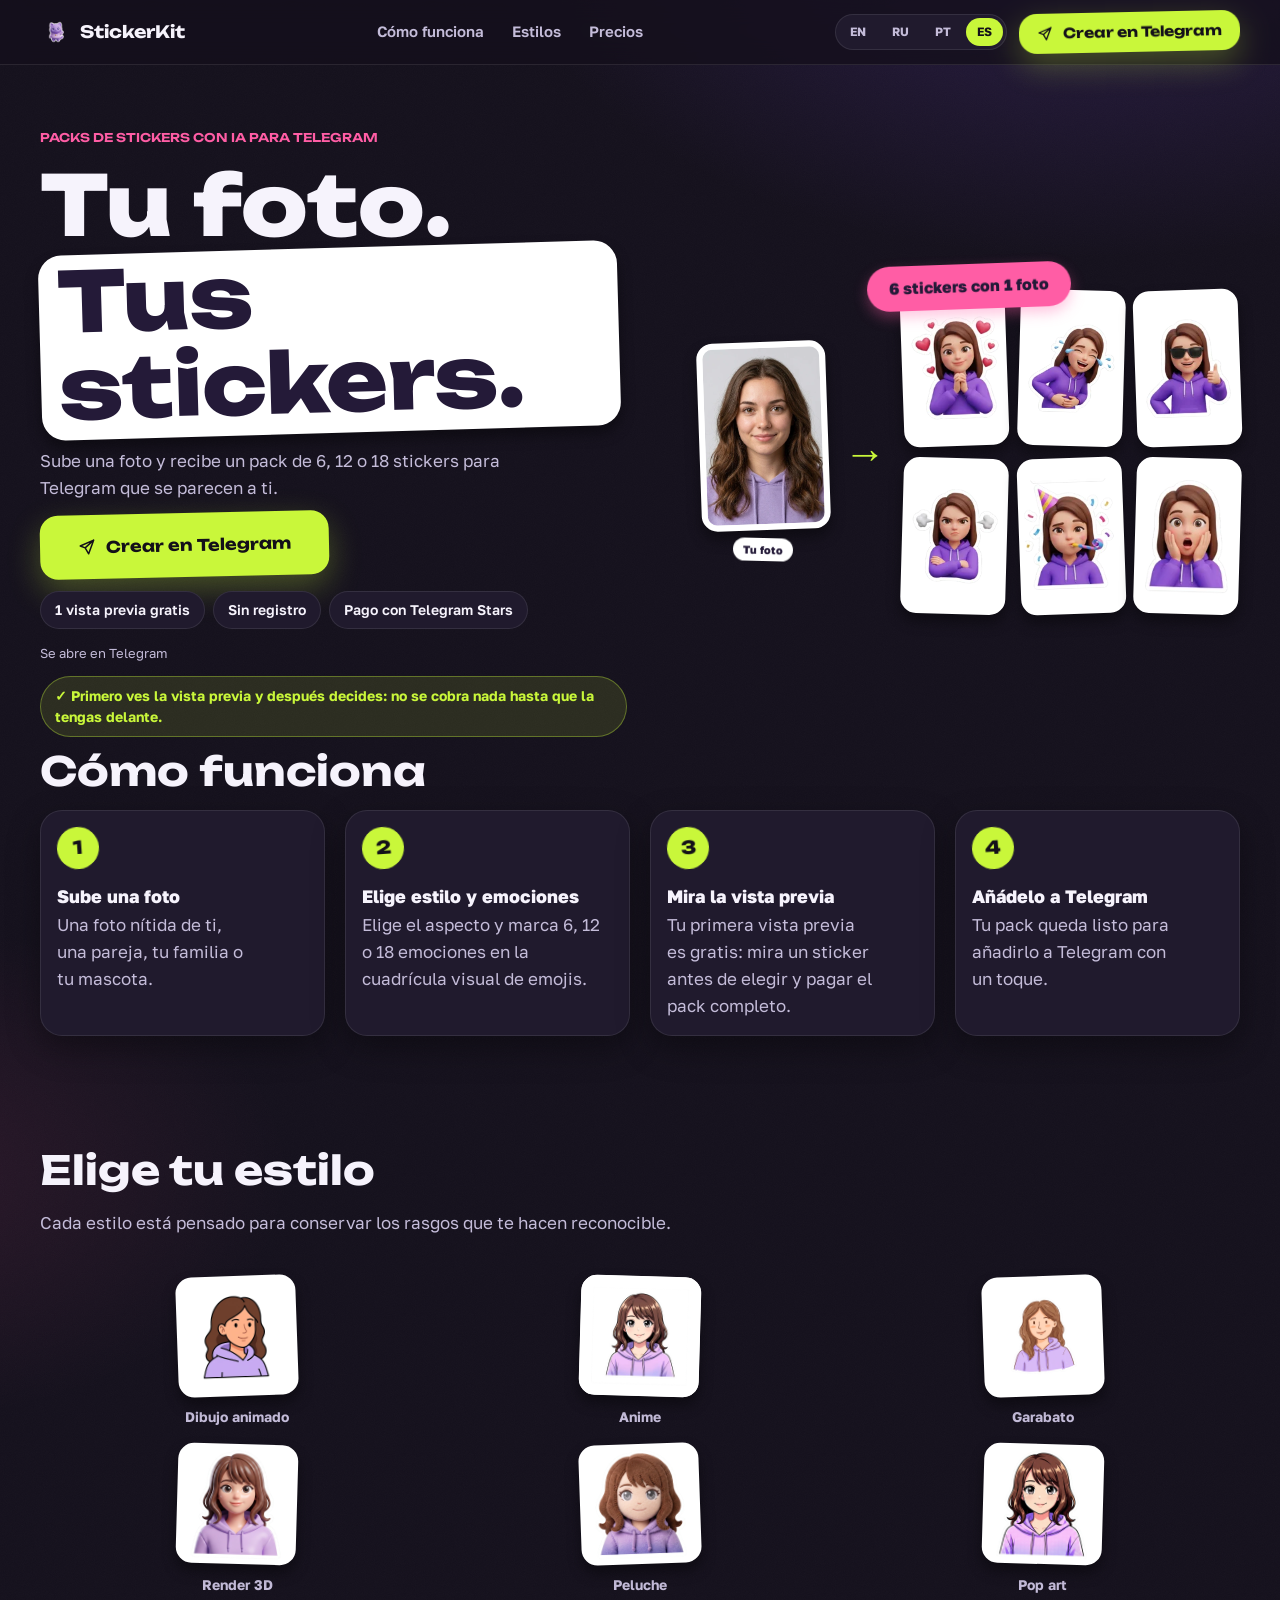
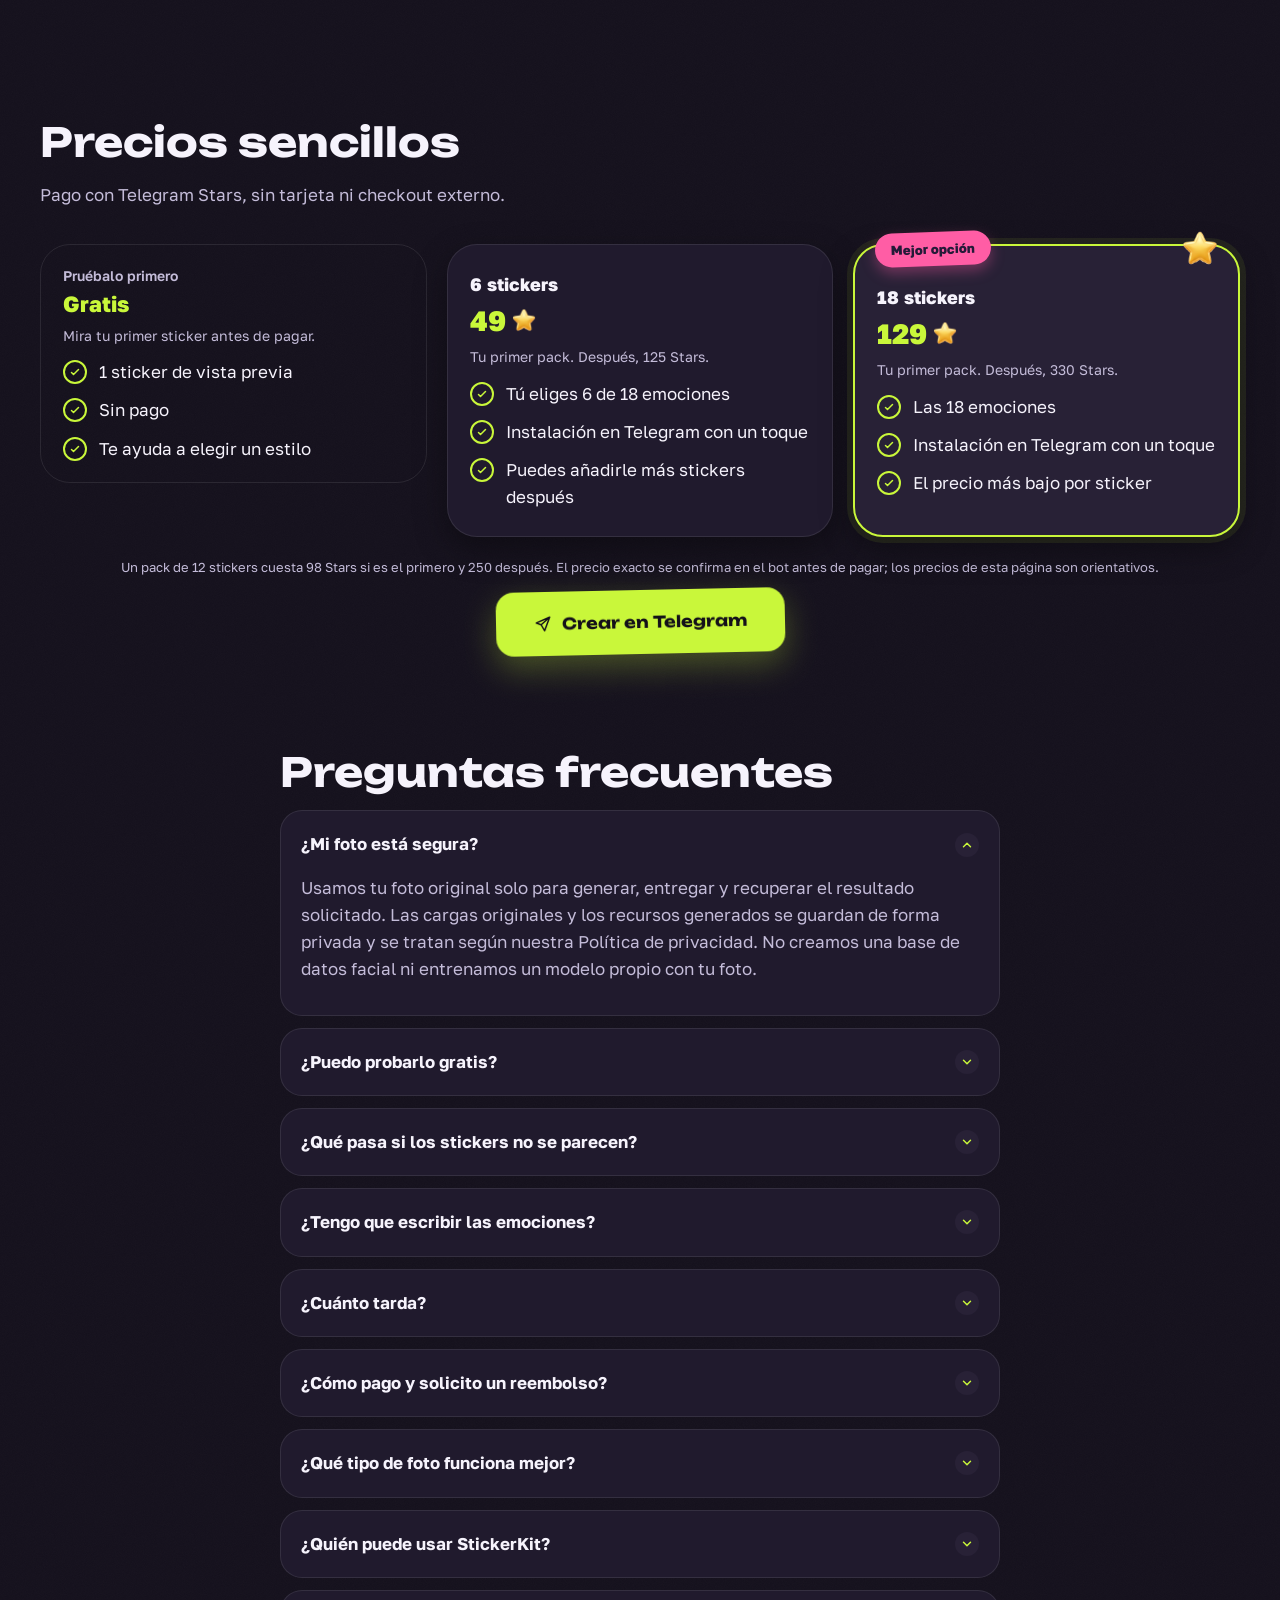
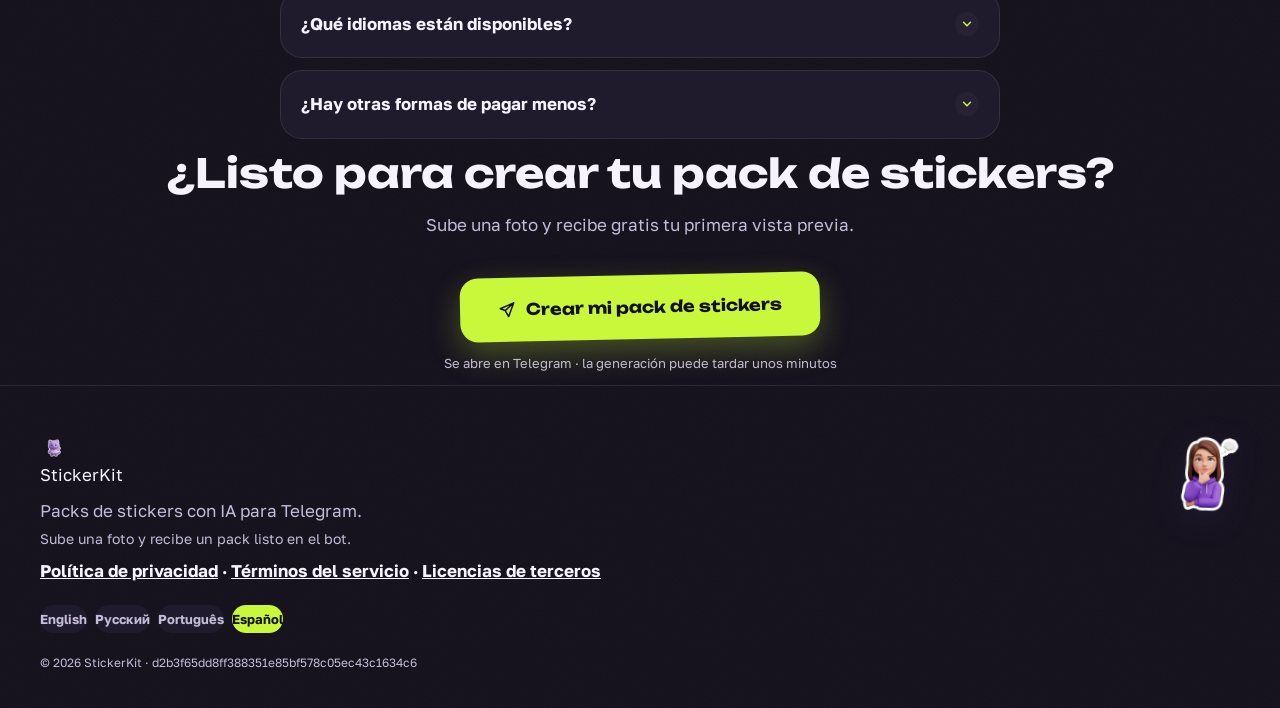
==== commit 3040bfa3: "deploy: stickerkitapp/stickerkit-landing@d2b3f65dd8ff388351e85bf578c05ec43c1634c6" ====
--- a/es/index.html
+++ b/es/index.html
@@ -1 +1 @@
-<!DOCTYPE html><html lang="es"><head><meta charset="utf-8"><meta name="viewport" content="width=device-width, initial-scale=1"><title>StickerKit – convierte tu foto en un pack de stickers para Telegram</title><meta name="description" content="Sube una foto y crea un pack de stickers personalizado para ti, tu pareja, tu familia o tu mascota. Añádelo a Telegram con un toque."><link rel="canonical" href="https://stickerkit.app/es/"><link rel="alternate" hreflang="en" href="https://stickerkit.app/"><link rel="alternate" hreflang="ru" href="https://stickerkit.app/ru/"><link rel="alternate" hreflang="es" href="https://stickerkit.app/es/"><link rel="alternate" hreflang="pt-BR" href="https://stickerkit.app/pt/"><link rel="alternate" hreflang="x-default" href="https://stickerkit.app/"><link rel="icon" type="image/webp" href="/assets/ui/mascot-cat.webp"><meta property="og:type" content="website"><meta property="og:site_name" content="StickerKit"><meta property="og:locale" content="es_ES"><meta property="og:title" content="StickerKit – convierte tu foto en un pack de stickers para Telegram"><meta property="og:description" content="Sube una foto y crea un pack de stickers personalizado para ti, tu pareja, tu familia o tu mascota. Añádelo a Telegram con un toque."><meta property="og:url" content="https://stickerkit.app/es/"><meta property="og:image" content="https://stickerkit.app/assets/ui/social-card.webp"><meta property="og:image:type" content="image/webp"><meta property="og:image:width" content="1200"><meta property="og:image:height" content="630"><meta property="og:image:alt" content="Ejemplos de stickers personalizados de StickerKit"><meta name="twitter:card" content="summary_large_image"><meta name="twitter:title" content="StickerKit – convierte tu foto en un pack de stickers para Telegram"><meta name="twitter:description" content="Sube una foto y crea un pack de stickers personalizado para ti, tu pareja, tu familia o tu mascota. Añádelo a Telegram con un toque."><meta name="twitter:image" content="https://stickerkit.app/assets/ui/social-card.webp"><meta name="twitter:image:alt" content="Ejemplos de stickers personalizados de StickerKit"><link rel="stylesheet" href="/_astro/i18n.CnTxMMP6.css"><link rel="stylesheet" href="/_astro/StickyCta.CfdZxKbj.css"></head><body><header class="site-header" data-astro-cid-nen7h5rs><div class="container site-header__row" data-astro-cid-nen7h5rs><div class="wordmark" data-astro-cid-nen7h5rs><img src="/assets/ui/mascot-cat.webp" width="32" height="32" alt="" loading="eager" data-astro-cid-nen7h5rs>StickerKit</div><nav class="site-nav" aria-label="Navegación principal" data-astro-cid-nen7h5rs><a href="#how-it-works" data-astro-cid-nen7h5rs>Cómo funciona</a><a href="#styles" data-astro-cid-nen7h5rs>Estilos</a><a href="#pricing" data-astro-cid-nen7h5rs>Precios</a></nav><div class="site-header__actions" data-astro-cid-nen7h5rs><nav class="lang-switcher-compact" aria-label="Idioma" data-astro-cid-nen7h5rs><a href="/" class="lang-pill-compact" data-astro-cid-nen7h5rs>EN</a><a href="/ru/" class="lang-pill-compact" data-astro-cid-nen7h5rs>RU</a><a href="/pt/" class="lang-pill-compact" data-astro-cid-nen7h5rs>PT</a><a href="/es/" class="lang-pill-compact lang-pill-compact--active" data-astro-cid-nen7h5rs>ES</a></nav><a href="https://t.me/stickerkit_bot?start=lp_header_es" target="_blank" rel="noopener" class="cta-button cta-button--compact" data-astro-cid-nen7h5rs><svg width="16" height="16" viewBox="0 0 24 24" fill="none" aria-hidden="true" data-astro-cid-nen7h5rs><path d="M21 3 3 10.5l6.5 2.5m11.5-10L14 21l-4.5-8m11.5-10L9.5 13" stroke="currentColor" stroke-width="2" stroke-linecap="round" stroke-linejoin="round" data-astro-cid-nen7h5rs></path></svg>Crear en Telegram</a></div></div></header><main><section class="container hero" data-astro-cid-ge2uvauf><div class="hero__copy" data-astro-cid-ge2uvauf><p class="eyebrow reveal" style="animation-delay: 60ms;" data-astro-cid-ge2uvauf>Packs de stickers con IA para Telegram</p><h1 class="reveal" style="animation-delay: 120ms;" data-astro-cid-ge2uvauf>Tu foto.<br data-astro-cid-ge2uvauf><span class="headline-sticker" data-astro-cid-ge2uvauf>Tus stickers.</span></h1><p class="text-muted reveal" style="animation-delay: 180ms; max-width: 46ch;" data-astro-cid-ge2uvauf>Sube una foto y recibe un pack de 6, 12 o 18 stickers para Telegram que se parecen a ti.</p><div class="reveal" style="animation-delay: 240ms;" data-astro-cid-ge2uvauf><a href="https://t.me/stickerkit_bot?start=lp_hero_es" target="_blank" rel="noopener" class="cta-button"><svg width="18" height="18" viewBox="0 0 24 24" fill="none" aria-hidden="true"><path d="M21 3 3 10.5l6.5 2.5m11.5-10L14 21l-4.5-8m11.5-10L9.5 13" stroke="currentColor" stroke-width="2" stroke-linecap="round" stroke-linejoin="round"></path></svg>Crear en Telegram</a></div><div class="trust-chips reveal" style="animation-delay: 280ms;" data-astro-cid-ge2uvauf><span class="trust-chip" data-astro-cid-ge2uvauf>1 vista previa gratis</span><span class="trust-chip" data-astro-cid-ge2uvauf>Sin registro</span><span class="trust-chip" data-astro-cid-ge2uvauf>Pago con Telegram Stars</span></div><p class="text-muted reveal" style="animation-delay: 300ms; font-size: 13px; margin-top: 4px;" data-astro-cid-ge2uvauf>Se abre en Telegram</p><p class="guarantee-badge reveal" style="animation-delay: 320ms;" data-astro-cid-ge2uvauf>✓ Primero ves la vista previa y después decides: no se cobra nada hasta que la tengas delante.</p></div><div class="hero__art reveal" style="animation-delay: 160ms;" data-astro-cid-ge2uvauf><div class="proof" data-astro-cid-ge2uvauf><span class="pill-badge proof__badge" data-astro-cid-ge2uvauf>6 stickers con 1 foto</span><div class="proof__row" data-astro-cid-ge2uvauf><div class="proof__source" data-astro-cid-ge2uvauf><div class="tile-shadow proof__photo" data-astro-cid-ge2uvauf><img src="/assets/ui/source-photo.webp" width="176" height="176" alt="Foto original con los mismos rasgos que los stickers generados" loading="eager" fetchpriority="high" data-astro-cid-ge2uvauf></div><span class="proof__chip" data-astro-cid-ge2uvauf>Tu foto</span></div><span class="proof__arrow" aria-hidden="true" data-astro-cid-ge2uvauf>→</span><div class="proof__grid" aria-hidden="true" data-astro-cid-ge2uvauf><div class="tile-shadow proof__sticker" data-astro-cid-ge2uvauf><img src="/assets/stickers/sticker-01.webp" width="144" height="144" alt="" loading="lazy" data-astro-cid-ge2uvauf></div><div class="tile-shadow proof__sticker" data-astro-cid-ge2uvauf><img src="/assets/stickers/sticker-02.webp" width="144" height="144" alt="" loading="lazy" data-astro-cid-ge2uvauf></div><div class="tile-shadow proof__sticker" data-astro-cid-ge2uvauf><img src="/assets/stickers/sticker-03.webp" width="144" height="144" alt="" loading="lazy" data-astro-cid-ge2uvauf></div><div class="tile-shadow proof__sticker" data-astro-cid-ge2uvauf><img src="/assets/stickers/sticker-06.webp" width="144" height="144" alt="" loading="lazy" data-astro-cid-ge2uvauf></div><div class="tile-shadow proof__sticker" data-astro-cid-ge2uvauf><img src="/assets/stickers/sticker-07.webp" width="144" height="144" alt="" loading="lazy" data-astro-cid-ge2uvauf></div><div class="tile-shadow proof__sticker" data-astro-cid-ge2uvauf><img src="/assets/stickers/sticker-10.webp" width="144" height="144" alt="" loading="lazy" data-astro-cid-ge2uvauf></div></div></div></div></div></section><section class="container" id="how-it-works" data-astro-cid-l43jfdkk><h2 data-astro-cid-l43jfdkk>Cómo funciona</h2><div class="grid-4" data-astro-cid-l43jfdkk><div class="card step-card reveal" style="animation-delay: 0ms;" data-astro-cid-l43jfdkk><div class="step-badge" data-astro-cid-l43jfdkk>1</div><h3 class="step-card__title" data-astro-cid-l43jfdkk>Sube una foto</h3><p class="text-muted step-card__desc" data-astro-cid-l43jfdkk>Una foto nítida de ti, una pareja, tu familia o tu mascota.</p></div><div class="card step-card reveal" style="animation-delay: 80ms;" data-astro-cid-l43jfdkk><div class="step-badge" data-astro-cid-l43jfdkk>2</div><h3 class="step-card__title" data-astro-cid-l43jfdkk>Elige estilo y emociones</h3><p class="text-muted step-card__desc" data-astro-cid-l43jfdkk>Elige el aspecto y marca 6, 12 o 18 emociones en la cuadrícula visual de emojis.</p></div><div class="card step-card reveal" style="animation-delay: 160ms;" data-astro-cid-l43jfdkk><div class="step-badge" data-astro-cid-l43jfdkk>3</div><h3 class="step-card__title" data-astro-cid-l43jfdkk>Mira la vista previa</h3><p class="text-muted step-card__desc" data-astro-cid-l43jfdkk>Tu primera vista previa es gratis: mira un sticker antes de elegir y pagar el pack completo.</p></div><div class="card step-card reveal" style="animation-delay: 240ms;" data-astro-cid-l43jfdkk><div class="step-badge" data-astro-cid-l43jfdkk>4</div><h3 class="step-card__title" data-astro-cid-l43jfdkk>Añádelo a Telegram</h3><p class="text-muted step-card__desc" data-astro-cid-l43jfdkk>Tu pack queda listo para añadirlo a Telegram con un toque.</p></div></div></section><section class="container" id="styles" data-astro-cid-phn37o7r><h2 data-astro-cid-phn37o7r>Elige tu estilo</h2><p class="text-muted section-lede" data-astro-cid-phn37o7r>Cada estilo está pensado para conservar los rasgos que te hacen reconocible.</p><div class="style-grid" tabindex="0" aria-label="Elige tu estilo" data-astro-cid-phn37o7r><figure class="style-tile" data-astro-cid-phn37o7r><span class="style-tile__frame" data-astro-cid-phn37o7r><img src="/assets/styles/style-cartoon.webp" width="120" height="120" alt="Dibujo animado" loading="lazy" data-astro-cid-phn37o7r></span><figcaption data-astro-cid-phn37o7r>Dibujo animado</figcaption></figure><figure class="style-tile" data-astro-cid-phn37o7r><span class="style-tile__frame" data-astro-cid-phn37o7r><img src="/assets/styles/style-anime.webp" width="120" height="120" alt="Anime" loading="lazy" data-astro-cid-phn37o7r></span><figcaption data-astro-cid-phn37o7r>Anime</figcaption></figure><figure class="style-tile" data-astro-cid-phn37o7r><span class="style-tile__frame" data-astro-cid-phn37o7r><img src="/assets/styles/style-doodle.webp" width="120" height="120" alt="Garabato" loading="lazy" data-astro-cid-phn37o7r></span><figcaption data-astro-cid-phn37o7r>Garabato</figcaption></figure><figure class="style-tile" data-astro-cid-phn37o7r><span class="style-tile__frame" data-astro-cid-phn37o7r><img src="/assets/styles/style-render3d.webp" width="120" height="120" alt="Render 3D" loading="lazy" data-astro-cid-phn37o7r></span><figcaption data-astro-cid-phn37o7r>Render 3D</figcaption></figure><figure class="style-tile" data-astro-cid-phn37o7r><span class="style-tile__frame" data-astro-cid-phn37o7r><img src="/assets/styles/style-plush.webp" width="120" height="120" alt="Peluche" loading="lazy" data-astro-cid-phn37o7r></span><figcaption data-astro-cid-phn37o7r>Peluche</figcaption></figure><figure class="style-tile" data-astro-cid-phn37o7r><span class="style-tile__frame" data-astro-cid-phn37o7r><img src="/assets/styles/style-popart.webp" width="120" height="120" alt="Pop art" loading="lazy" data-astro-cid-phn37o7r></span><figcaption data-astro-cid-phn37o7r>Pop art</figcaption></figure></div></section><section class="container" id="pricing" data-astro-cid-htruwgye><h2 data-astro-cid-htruwgye>Precios sencillos</h2><p class="text-muted section-lede" data-astro-cid-htruwgye>Pago con Telegram Stars, sin tarjeta ni checkout externo.</p><div class="grid-3" data-astro-cid-htruwgye><div class="plan-card reveal plan-card--try" style="animation-delay: 0ms;" data-astro-cid-htruwgye><p style="font-family: var(--font-body); font-weight: 600; font-size: 14px; margin: 0 0 0; color: var(--text-muted);" data-astro-cid-htruwgye>Pruébalo primero</p><p class="plan-price" style="font-size: 22px; font-weight: 800; color: var(--acid); margin-bottom: 4px;" data-astro-cid-htruwgye>Gratis</p><p class="text-muted" style="font-size: 14px;" data-astro-cid-htruwgye>Mira tu primer sticker antes de pagar.</p><ul class="check-list" data-astro-cid-htruwgye><li data-astro-cid-htruwgye><span class="check-icon" aria-hidden="true" data-astro-cid-htruwgye><svg width="12" height="12" viewBox="0 0 24 24" fill="none" data-astro-cid-htruwgye><path d="M5 13l4 4L19 7" stroke="currentColor" stroke-width="3" stroke-linecap="round" stroke-linejoin="round" data-astro-cid-htruwgye></path></svg></span><span data-astro-cid-htruwgye>1 sticker de vista previa</span></li><li data-astro-cid-htruwgye><span class="check-icon" aria-hidden="true" data-astro-cid-htruwgye><svg width="12" height="12" viewBox="0 0 24 24" fill="none" data-astro-cid-htruwgye><path d="M5 13l4 4L19 7" stroke="currentColor" stroke-width="3" stroke-linecap="round" stroke-linejoin="round" data-astro-cid-htruwgye></path></svg></span><span data-astro-cid-htruwgye>Sin pago</span></li><li data-astro-cid-htruwgye><span class="check-icon" aria-hidden="true" data-astro-cid-htruwgye><svg width="12" height="12" viewBox="0 0 24 24" fill="none" data-astro-cid-htruwgye><path d="M5 13l4 4L19 7" stroke="currentColor" stroke-width="3" stroke-linecap="round" stroke-linejoin="round" data-astro-cid-htruwgye></path></svg></span><span data-astro-cid-htruwgye>Te ayuda a elegir un estilo</span></li></ul></div><div class="plan-card reveal" style="animation-delay: 90ms;" data-astro-cid-htruwgye><p style="font-family: var(--font-body); font-weight: 800; font-size: 18px; margin: 0 0 0; color: var(--text);" data-astro-cid-htruwgye>6 stickers</p><p class="plan-price" style="font-size: 28px; font-weight: 800; color: var(--acid); margin-bottom: 4px;" data-astro-cid-htruwgye>49<img src="/assets/ui/star.webp" width="24" height="24" alt="Stars" class="plan-price__star" loading="lazy" data-astro-cid-htruwgye></p><p class="text-muted" style="font-size: 14px;" data-astro-cid-htruwgye>Tu primer pack. Después, 125 Stars.</p><ul class="check-list" data-astro-cid-htruwgye><li data-astro-cid-htruwgye><span class="check-icon" aria-hidden="true" data-astro-cid-htruwgye><svg width="12" height="12" viewBox="0 0 24 24" fill="none" data-astro-cid-htruwgye><path d="M5 13l4 4L19 7" stroke="currentColor" stroke-width="3" stroke-linecap="round" stroke-linejoin="round" data-astro-cid-htruwgye></path></svg></span><span data-astro-cid-htruwgye>Tú eliges 6 de 18 emociones</span></li><li data-astro-cid-htruwgye><span class="check-icon" aria-hidden="true" data-astro-cid-htruwgye><svg width="12" height="12" viewBox="0 0 24 24" fill="none" data-astro-cid-htruwgye><path d="M5 13l4 4L19 7" stroke="currentColor" stroke-width="3" stroke-linecap="round" stroke-linejoin="round" data-astro-cid-htruwgye></path></svg></span><span data-astro-cid-htruwgye>Instalación en Telegram con un toque</span></li><li data-astro-cid-htruwgye><span class="check-icon" aria-hidden="true" data-astro-cid-htruwgye><svg width="12" height="12" viewBox="0 0 24 24" fill="none" data-astro-cid-htruwgye><path d="M5 13l4 4L19 7" stroke="currentColor" stroke-width="3" stroke-linecap="round" stroke-linejoin="round" data-astro-cid-htruwgye></path></svg></span><span data-astro-cid-htruwgye>Puedes añadirle más stickers después</span></li></ul></div><div class="plan-card reveal plan-card--featured" style="animation-delay: 180ms;" data-astro-cid-htruwgye><img src="/assets/ui/star.webp" width="36" height="36" alt="" class="plan-card__badge" loading="lazy" data-astro-cid-htruwgye><span class="pill-badge" style="position: absolute; top: -14px; left: 20px;" data-astro-cid-htruwgye>Mejor opción</span><p style="font-family: var(--font-body); font-weight: 800; font-size: 18px; margin: 12px 0 0; color: var(--text);" data-astro-cid-htruwgye>18 stickers</p><p class="plan-price" style="font-size: 28px; font-weight: 800; color: var(--acid); margin-bottom: 4px;" data-astro-cid-htruwgye>129<img src="/assets/ui/star.webp" width="24" height="24" alt="Stars" class="plan-price__star" loading="lazy" data-astro-cid-htruwgye></p><p class="text-muted" style="font-size: 14px;" data-astro-cid-htruwgye>Tu primer pack. Después, 330 Stars.</p><ul class="check-list" data-astro-cid-htruwgye><li data-astro-cid-htruwgye><span class="check-icon" aria-hidden="true" data-astro-cid-htruwgye><svg width="12" height="12" viewBox="0 0 24 24" fill="none" data-astro-cid-htruwgye><path d="M5 13l4 4L19 7" stroke="currentColor" stroke-width="3" stroke-linecap="round" stroke-linejoin="round" data-astro-cid-htruwgye></path></svg></span><span data-astro-cid-htruwgye>Las 18 emociones</span></li><li data-astro-cid-htruwgye><span class="check-icon" aria-hidden="true" data-astro-cid-htruwgye><svg width="12" height="12" viewBox="0 0 24 24" fill="none" data-astro-cid-htruwgye><path d="M5 13l4 4L19 7" stroke="currentColor" stroke-width="3" stroke-linecap="round" stroke-linejoin="round" data-astro-cid-htruwgye></path></svg></span><span data-astro-cid-htruwgye>Instalación en Telegram con un toque</span></li><li data-astro-cid-htruwgye><span class="check-icon" aria-hidden="true" data-astro-cid-htruwgye><svg width="12" height="12" viewBox="0 0 24 24" fill="none" data-astro-cid-htruwgye><path d="M5 13l4 4L19 7" stroke="currentColor" stroke-width="3" stroke-linecap="round" stroke-linejoin="round" data-astro-cid-htruwgye></path></svg></span><span data-astro-cid-htruwgye>El precio más bajo por sticker</span></li></ul></div></div><p class="text-muted" style="font-size: 13px; margin-top: 20px; text-align: center;" data-astro-cid-htruwgye>Un pack de 12 stickers cuesta 98 Stars si es el primero y 250 después. El precio exacto se confirma en el bot antes de pagar; los precios de esta página son orientativos.</p><div style="display: flex; justify-content: center; margin-top: 8px;" data-astro-cid-htruwgye><a href="https://t.me/stickerkit_bot?start=lp_pricing_es" target="_blank" rel="noopener" class="cta-button"><svg width="18" height="18" viewBox="0 0 24 24" fill="none" aria-hidden="true"><path d="M21 3 3 10.5l6.5 2.5m11.5-10L14 21l-4.5-8m11.5-10L9.5 13" stroke="currentColor" stroke-width="2" stroke-linecap="round" stroke-linejoin="round"></path></svg>Crear en Telegram</a></div></section><section class="container" id="faq"><div class="prose"><h2>Preguntas frecuentes</h2><details class="faq-item reveal" style="animation-delay: 0ms;" open><summary>¿Mi foto está segura?</summary><p class="text-muted">Usamos tu foto original solo para generar, entregar y recuperar el resultado solicitado. Las cargas originales y los recursos generados se guardan de forma privada y se tratan según nuestra Política de privacidad. No creamos una base de datos facial ni entrenamos un modelo propio con tu foto.</p></details><details class="faq-item reveal" style="animation-delay: 40ms;"><summary>¿Puedo probarlo gratis?</summary><p class="text-muted">Sí. La primera vista previa es gratis: sube una foto, elige un estilo y mira el resultado antes de pagar.</p></details><details class="faq-item reveal" style="animation-delay: 80ms;"><summary>¿Qué pasa si los stickers no se parecen?</summary><p class="text-muted">Por eso la vista previa va primero: ves el resultado antes de pagar y no se cobra nada hasta que lo apruebes. Si aun así algo no sale como esperabas, escríbenos a soporte con /paysupport en el bot y lo revisamos contigo.</p></details><details class="faq-item reveal" style="animation-delay: 120ms;"><summary>¿Tengo que escribir las emociones?</summary><p class="text-muted">No. En la Mini App, toca las emociones que quieras en la cuadrícula visual de emojis: hay 18 y cada una que elijas se convierte en un sticker. Un pack tiene 6, 12 o 18.</p></details><details class="faq-item reveal" style="animation-delay: 160ms;"><summary>¿Cuánto tarda?</summary><p class="text-muted">Normalmente, unos minutos desde la foto hasta el pack terminado; puede tardar algo más si hay cola.</p></details><details class="faq-item reveal" style="animation-delay: 200ms;"><summary>¿Cómo pago y solicito un reembolso?</summary><p class="text-muted">El pago se procesa con Telegram Stars dentro del bot. Si algo sale mal con un pago, escribe /paysupport y lo revisamos manualmente. Se mantienen los derechos legales del consumidor.</p></details><details class="faq-item reveal" style="animation-delay: 240ms;"><summary>¿Qué tipo de foto funciona mejor?</summary><p class="text-muted">Para personas, usa una foto nítida y bien iluminada, sin filtros intensos, gafas oscuras ni caras tapadas; en parejas o familias, deben verse todas las caras. Para una mascota, procura que se vean bien su cara y sus rasgos distintivos, sin objetos que los tapen.</p></details><details class="faq-item reveal" style="animation-delay: 280ms;"><summary>¿Quién puede usar StickerKit?</summary><p class="text-muted">StickerKit está dirigido a personas de 18 años o más. Al usar el producto aceptas los Términos del servicio y confirmas que leíste la Política de privacidad. No pedimos tu fecha de nacimiento ni un documento de identidad.</p></details><details class="faq-item reveal" style="animation-delay: 320ms;"><summary>¿Qué idiomas están disponibles?</summary><p class="text-muted">La web está en inglés, ruso, español y portugués de Brasil. El bot y la Mini App están en inglés y ruso.</p></details><details class="faq-item reveal" style="animation-delay: 360ms;"><summary>¿Hay otras formas de pagar menos?</summary><p class="text-muted">Sí. Publica una historia con tu pack y recibe 2 stickers más gratis. Únete a nuestro canal de Telegram y déjanos mostrar tu pack allí para recibir 3 más. Si haces las dos cosas, tu primer pack de 6 stickers es gratis. También puedes enviar un pack sin pagar a un amigo para que te lo regale.</p></details></div></section><section class="container final-cta" data-astro-cid-blvy5prr><h2 data-astro-cid-blvy5prr>¿Listo para crear tu pack de stickers?</h2><p class="text-muted section-lede" style="margin-left: auto; margin-right: auto;" data-astro-cid-blvy5prr>Sube una foto y recibe gratis tu primera vista previa.</p><a href="https://t.me/stickerkit_bot?start=lp_final_es" target="_blank" rel="noopener" class="cta-button"><svg width="18" height="18" viewBox="0 0 24 24" fill="none" aria-hidden="true"><path d="M21 3 3 10.5l6.5 2.5m11.5-10L14 21l-4.5-8m11.5-10L9.5 13" stroke="currentColor" stroke-width="2" stroke-linecap="round" stroke-linejoin="round"></path></svg>Crear mi pack de stickers</a><p class="text-muted" style="font-size: 13px; margin-top: 14px;" data-astro-cid-blvy5prr>Se abre en Telegram · la generación puede tardar unos minutos</p></section></main><footer class="site-footer" data-astro-cid-jo6i4kqk><div class="container site-footer__row" data-astro-cid-jo6i4kqk><div class="site-footer__brand" data-astro-cid-jo6i4kqk><div class="wordmark" data-astro-cid-jo6i4kqk><img src="/assets/ui/mascot-cat.webp" width="28" height="28" alt="" loading="lazy" data-astro-cid-jo6i4kqk>StickerKit</div><p class="text-muted" style="margin: 8px 0 4px;" data-astro-cid-jo6i4kqk>Packs de stickers con IA para Telegram.</p><p class="text-muted" style="margin: 0 0 4px; font-size: 14px;" data-astro-cid-jo6i4kqk>Sube una foto y recibe un pack listo en el bot.</p></div><img src="/assets/stickers/sticker-04.webp" width="61" height="80" alt="" loading="lazy" class="site-footer__sticker" data-astro-cid-jo6i4kqk></div><div class="container" data-astro-cid-jo6i4kqk><p style="font-weight: 700;" data-astro-cid-jo6i4kqk><a href="/es/privacy" data-astro-cid-jo6i4kqk>Política de privacidad</a> · <a href="/es/terms" data-astro-cid-jo6i4kqk>Términos del servicio</a> · <a href="/third-party-font-licenses.txt" data-astro-cid-jo6i4kqk>Licencias de terceros</a></p><nav aria-label="Idioma" class="lang-switcher" data-astro-cid-jo6i4kqk><a href="/" class="lang-pill" data-astro-cid-jo6i4kqk>English</a><a href="/ru/" class="lang-pill" data-astro-cid-jo6i4kqk>Русский</a><a href="/pt/" class="lang-pill" data-astro-cid-jo6i4kqk>Português</a><a href="/es/" class="lang-pill lang-pill--active" data-astro-cid-jo6i4kqk>Español</a></nav><p class="text-muted" style="font-size: 12px; margin-top: 20px;" data-astro-cid-jo6i4kqk>© 2026 StickerKit · <span title="build" data-astro-cid-jo6i4kqk>1acf72fd20d56de0b76f2f3a2c218ae046c79a28</span></p></div></footer><div class="sticky-cta"><a href="https://t.me/stickerkit_bot?start=lp_sticky_es" target="_blank" rel="noopener" class="cta-button cta-button--block"><svg width="18" height="18" viewBox="0 0 24 24" fill="none" aria-hidden="true"><path d="M21 3 3 10.5l6.5 2.5m11.5-10L14 21l-4.5-8m11.5-10L9.5 13" stroke="currentColor" stroke-width="2" stroke-linecap="round" stroke-linejoin="round"></path></svg>Crear en Telegram</a></div></body></html>+<!DOCTYPE html><html lang="es"><head><meta charset="utf-8"><meta name="viewport" content="width=device-width, initial-scale=1"><title>StickerKit – convierte tu foto en un pack de stickers para Telegram</title><meta name="description" content="Sube una foto y crea un pack de stickers personalizado para ti, tu pareja, tu familia o tu mascota. Añádelo a Telegram con un toque."><link rel="canonical" href="https://stickerkit.app/es/"><link rel="alternate" hreflang="en" href="https://stickerkit.app/"><link rel="alternate" hreflang="ru" href="https://stickerkit.app/ru/"><link rel="alternate" hreflang="es" href="https://stickerkit.app/es/"><link rel="alternate" hreflang="pt-BR" href="https://stickerkit.app/pt/"><link rel="alternate" hreflang="x-default" href="https://stickerkit.app/"><link rel="icon" type="image/webp" href="/assets/ui/mascot-cat.webp"><meta property="og:type" content="website"><meta property="og:site_name" content="StickerKit"><meta property="og:locale" content="es_ES"><meta property="og:title" content="StickerKit – convierte tu foto en un pack de stickers para Telegram"><meta property="og:description" content="Sube una foto y crea un pack de stickers personalizado para ti, tu pareja, tu familia o tu mascota. Añádelo a Telegram con un toque."><meta property="og:url" content="https://stickerkit.app/es/"><meta property="og:image" content="https://stickerkit.app/assets/ui/social-card.webp"><meta property="og:image:type" content="image/webp"><meta property="og:image:width" content="1200"><meta property="og:image:height" content="630"><meta property="og:image:alt" content="Ejemplos de stickers personalizados de StickerKit"><meta name="twitter:card" content="summary_large_image"><meta name="twitter:title" content="StickerKit – convierte tu foto en un pack de stickers para Telegram"><meta name="twitter:description" content="Sube una foto y crea un pack de stickers personalizado para ti, tu pareja, tu familia o tu mascota. Añádelo a Telegram con un toque."><meta name="twitter:image" content="https://stickerkit.app/assets/ui/social-card.webp"><meta name="twitter:image:alt" content="Ejemplos de stickers personalizados de StickerKit"><link rel="stylesheet" href="/_astro/i18n.CnTxMMP6.css"><link rel="stylesheet" href="/_astro/StickyCta.CfdZxKbj.css"></head><body><header class="site-header" data-astro-cid-nen7h5rs><div class="container site-header__row" data-astro-cid-nen7h5rs><div class="wordmark" data-astro-cid-nen7h5rs><img src="/assets/ui/mascot-cat.webp" width="32" height="32" alt="" loading="eager" data-astro-cid-nen7h5rs>StickerKit</div><nav class="site-nav" aria-label="Navegación principal" data-astro-cid-nen7h5rs><a href="#how-it-works" data-astro-cid-nen7h5rs>Cómo funciona</a><a href="#styles" data-astro-cid-nen7h5rs>Estilos</a><a href="#pricing" data-astro-cid-nen7h5rs>Precios</a></nav><div class="site-header__actions" data-astro-cid-nen7h5rs><nav class="lang-switcher-compact" aria-label="Idioma" data-astro-cid-nen7h5rs><a href="/" class="lang-pill-compact" data-astro-cid-nen7h5rs>EN</a><a href="/ru/" class="lang-pill-compact" data-astro-cid-nen7h5rs>RU</a><a href="/pt/" class="lang-pill-compact" data-astro-cid-nen7h5rs>PT</a><a href="/es/" class="lang-pill-compact lang-pill-compact--active" data-astro-cid-nen7h5rs>ES</a></nav><a href="https://t.me/stickerkit_bot?start=lp_header_es" target="_blank" rel="noopener" class="cta-button cta-button--compact" data-astro-cid-nen7h5rs><svg width="16" height="16" viewBox="0 0 24 24" fill="none" aria-hidden="true" data-astro-cid-nen7h5rs><path d="M21 3 3 10.5l6.5 2.5m11.5-10L14 21l-4.5-8m11.5-10L9.5 13" stroke="currentColor" stroke-width="2" stroke-linecap="round" stroke-linejoin="round" data-astro-cid-nen7h5rs></path></svg>Crear en Telegram</a></div></div></header><main><section class="container hero" data-astro-cid-ge2uvauf><div class="hero__copy" data-astro-cid-ge2uvauf><p class="eyebrow reveal" style="animation-delay: 60ms;" data-astro-cid-ge2uvauf>Packs de stickers con IA para Telegram</p><h1 class="reveal" style="animation-delay: 120ms;" data-astro-cid-ge2uvauf>Tu foto.<br data-astro-cid-ge2uvauf><span class="headline-sticker" data-astro-cid-ge2uvauf>Tus stickers.</span></h1><p class="text-muted reveal" style="animation-delay: 180ms; max-width: 46ch;" data-astro-cid-ge2uvauf>Sube una foto y recibe un pack de 6, 12 o 18 stickers para Telegram que se parecen a ti.</p><div class="reveal" style="animation-delay: 240ms;" data-astro-cid-ge2uvauf><a href="https://t.me/stickerkit_bot?start=lp_hero_es" target="_blank" rel="noopener" class="cta-button"><svg width="18" height="18" viewBox="0 0 24 24" fill="none" aria-hidden="true"><path d="M21 3 3 10.5l6.5 2.5m11.5-10L14 21l-4.5-8m11.5-10L9.5 13" stroke="currentColor" stroke-width="2" stroke-linecap="round" stroke-linejoin="round"></path></svg>Crear en Telegram</a></div><div class="trust-chips reveal" style="animation-delay: 280ms;" data-astro-cid-ge2uvauf><span class="trust-chip" data-astro-cid-ge2uvauf>1 vista previa gratis</span><span class="trust-chip" data-astro-cid-ge2uvauf>Sin registro</span><span class="trust-chip" data-astro-cid-ge2uvauf>Pago con Telegram Stars</span></div><p class="text-muted reveal" style="animation-delay: 300ms; font-size: 13px; margin-top: 4px;" data-astro-cid-ge2uvauf>Se abre en Telegram</p><p class="guarantee-badge reveal" style="animation-delay: 320ms;" data-astro-cid-ge2uvauf>✓ Primero ves la vista previa y después decides: no se cobra nada hasta que la tengas delante.</p></div><div class="hero__art reveal" style="animation-delay: 160ms;" data-astro-cid-ge2uvauf><div class="proof" data-astro-cid-ge2uvauf><span class="pill-badge proof__badge" data-astro-cid-ge2uvauf>6 stickers con 1 foto</span><div class="proof__row" data-astro-cid-ge2uvauf><div class="proof__source" data-astro-cid-ge2uvauf><div class="tile-shadow proof__photo" data-astro-cid-ge2uvauf><img src="/assets/ui/source-photo.webp" width="176" height="176" alt="Foto original con los mismos rasgos que los stickers generados" loading="eager" fetchpriority="high" data-astro-cid-ge2uvauf></div><span class="proof__chip" data-astro-cid-ge2uvauf>Tu foto</span></div><span class="proof__arrow" aria-hidden="true" data-astro-cid-ge2uvauf>→</span><div class="proof__grid" aria-hidden="true" data-astro-cid-ge2uvauf><div class="tile-shadow proof__sticker" data-astro-cid-ge2uvauf><img src="/assets/stickers/sticker-01.webp" width="144" height="144" alt="" loading="lazy" data-astro-cid-ge2uvauf></div><div class="tile-shadow proof__sticker" data-astro-cid-ge2uvauf><img src="/assets/stickers/sticker-02.webp" width="144" height="144" alt="" loading="lazy" data-astro-cid-ge2uvauf></div><div class="tile-shadow proof__sticker" data-astro-cid-ge2uvauf><img src="/assets/stickers/sticker-03.webp" width="144" height="144" alt="" loading="lazy" data-astro-cid-ge2uvauf></div><div class="tile-shadow proof__sticker" data-astro-cid-ge2uvauf><img src="/assets/stickers/sticker-06.webp" width="144" height="144" alt="" loading="lazy" data-astro-cid-ge2uvauf></div><div class="tile-shadow proof__sticker" data-astro-cid-ge2uvauf><img src="/assets/stickers/sticker-07.webp" width="144" height="144" alt="" loading="lazy" data-astro-cid-ge2uvauf></div><div class="tile-shadow proof__sticker" data-astro-cid-ge2uvauf><img src="/assets/stickers/sticker-10.webp" width="144" height="144" alt="" loading="lazy" data-astro-cid-ge2uvauf></div></div></div></div></div></section><section class="container" id="how-it-works" data-astro-cid-l43jfdkk><h2 data-astro-cid-l43jfdkk>Cómo funciona</h2><div class="grid-4" data-astro-cid-l43jfdkk><div class="card step-card reveal" style="animation-delay: 0ms;" data-astro-cid-l43jfdkk><div class="step-badge" data-astro-cid-l43jfdkk>1</div><h3 class="step-card__title" data-astro-cid-l43jfdkk>Sube una foto</h3><p class="text-muted step-card__desc" data-astro-cid-l43jfdkk>Una foto nítida de ti, una pareja, tu familia o tu mascota.</p></div><div class="card step-card reveal" style="animation-delay: 80ms;" data-astro-cid-l43jfdkk><div class="step-badge" data-astro-cid-l43jfdkk>2</div><h3 class="step-card__title" data-astro-cid-l43jfdkk>Elige estilo y emociones</h3><p class="text-muted step-card__desc" data-astro-cid-l43jfdkk>Elige el aspecto y marca 6, 12 o 18 emociones en la cuadrícula visual de emojis.</p></div><div class="card step-card reveal" style="animation-delay: 160ms;" data-astro-cid-l43jfdkk><div class="step-badge" data-astro-cid-l43jfdkk>3</div><h3 class="step-card__title" data-astro-cid-l43jfdkk>Mira la vista previa</h3><p class="text-muted step-card__desc" data-astro-cid-l43jfdkk>Tu primera vista previa es gratis: mira un sticker antes de elegir y pagar el pack completo.</p></div><div class="card step-card reveal" style="animation-delay: 240ms;" data-astro-cid-l43jfdkk><div class="step-badge" data-astro-cid-l43jfdkk>4</div><h3 class="step-card__title" data-astro-cid-l43jfdkk>Añádelo a Telegram</h3><p class="text-muted step-card__desc" data-astro-cid-l43jfdkk>Tu pack queda listo para añadirlo a Telegram con un toque.</p></div></div></section><section class="container" id="styles" data-astro-cid-phn37o7r><h2 data-astro-cid-phn37o7r>Elige tu estilo</h2><p class="text-muted section-lede" data-astro-cid-phn37o7r>Cada estilo está pensado para conservar los rasgos que te hacen reconocible.</p><div class="style-grid" tabindex="0" aria-label="Elige tu estilo" data-astro-cid-phn37o7r><figure class="style-tile" data-astro-cid-phn37o7r><span class="style-tile__frame" data-astro-cid-phn37o7r><img src="/assets/styles/style-cartoon.webp" width="120" height="120" alt="Dibujo animado" loading="lazy" data-astro-cid-phn37o7r></span><figcaption data-astro-cid-phn37o7r>Dibujo animado</figcaption></figure><figure class="style-tile" data-astro-cid-phn37o7r><span class="style-tile__frame" data-astro-cid-phn37o7r><img src="/assets/styles/style-anime.webp" width="120" height="120" alt="Anime" loading="lazy" data-astro-cid-phn37o7r></span><figcaption data-astro-cid-phn37o7r>Anime</figcaption></figure><figure class="style-tile" data-astro-cid-phn37o7r><span class="style-tile__frame" data-astro-cid-phn37o7r><img src="/assets/styles/style-doodle.webp" width="120" height="120" alt="Garabato" loading="lazy" data-astro-cid-phn37o7r></span><figcaption data-astro-cid-phn37o7r>Garabato</figcaption></figure><figure class="style-tile" data-astro-cid-phn37o7r><span class="style-tile__frame" data-astro-cid-phn37o7r><img src="/assets/styles/style-render3d.webp" width="120" height="120" alt="Render 3D" loading="lazy" data-astro-cid-phn37o7r></span><figcaption data-astro-cid-phn37o7r>Render 3D</figcaption></figure><figure class="style-tile" data-astro-cid-phn37o7r><span class="style-tile__frame" data-astro-cid-phn37o7r><img src="/assets/styles/style-plush.webp" width="120" height="120" alt="Peluche" loading="lazy" data-astro-cid-phn37o7r></span><figcaption data-astro-cid-phn37o7r>Peluche</figcaption></figure><figure class="style-tile" data-astro-cid-phn37o7r><span class="style-tile__frame" data-astro-cid-phn37o7r><img src="/assets/styles/style-popart.webp" width="120" height="120" alt="Pop art" loading="lazy" data-astro-cid-phn37o7r></span><figcaption data-astro-cid-phn37o7r>Pop art</figcaption></figure></div></section><section class="container" id="pricing" data-astro-cid-htruwgye><h2 data-astro-cid-htruwgye>Precios sencillos</h2><p class="text-muted section-lede" data-astro-cid-htruwgye>Pago con Telegram Stars, sin tarjeta ni checkout externo.</p><div class="grid-3" data-astro-cid-htruwgye><div class="plan-card reveal plan-card--try" style="animation-delay: 0ms;" data-astro-cid-htruwgye><p style="font-family: var(--font-body); font-weight: 600; font-size: 14px; margin: 0 0 0; color: var(--text-muted);" data-astro-cid-htruwgye>Pruébalo primero</p><p class="plan-price" style="font-size: 22px; font-weight: 800; color: var(--acid); margin-bottom: 4px;" data-astro-cid-htruwgye>Gratis</p><p class="text-muted" style="font-size: 14px;" data-astro-cid-htruwgye>Mira tu primer sticker antes de pagar.</p><ul class="check-list" data-astro-cid-htruwgye><li data-astro-cid-htruwgye><span class="check-icon" aria-hidden="true" data-astro-cid-htruwgye><svg width="12" height="12" viewBox="0 0 24 24" fill="none" data-astro-cid-htruwgye><path d="M5 13l4 4L19 7" stroke="currentColor" stroke-width="3" stroke-linecap="round" stroke-linejoin="round" data-astro-cid-htruwgye></path></svg></span><span data-astro-cid-htruwgye>1 sticker de vista previa</span></li><li data-astro-cid-htruwgye><span class="check-icon" aria-hidden="true" data-astro-cid-htruwgye><svg width="12" height="12" viewBox="0 0 24 24" fill="none" data-astro-cid-htruwgye><path d="M5 13l4 4L19 7" stroke="currentColor" stroke-width="3" stroke-linecap="round" stroke-linejoin="round" data-astro-cid-htruwgye></path></svg></span><span data-astro-cid-htruwgye>Sin pago</span></li><li data-astro-cid-htruwgye><span class="check-icon" aria-hidden="true" data-astro-cid-htruwgye><svg width="12" height="12" viewBox="0 0 24 24" fill="none" data-astro-cid-htruwgye><path d="M5 13l4 4L19 7" stroke="currentColor" stroke-width="3" stroke-linecap="round" stroke-linejoin="round" data-astro-cid-htruwgye></path></svg></span><span data-astro-cid-htruwgye>Te ayuda a elegir un estilo</span></li></ul></div><div class="plan-card reveal" style="animation-delay: 90ms;" data-astro-cid-htruwgye><p style="font-family: var(--font-body); font-weight: 800; font-size: 18px; margin: 0 0 0; color: var(--text);" data-astro-cid-htruwgye>6 stickers</p><p class="plan-price" style="font-size: 28px; font-weight: 800; color: var(--acid); margin-bottom: 4px;" data-astro-cid-htruwgye>49<img src="/assets/ui/star.webp" width="24" height="24" alt="Stars" class="plan-price__star" loading="lazy" data-astro-cid-htruwgye></p><p class="text-muted" style="font-size: 14px;" data-astro-cid-htruwgye>Tu primer pack. Después, 125 Stars.</p><ul class="check-list" data-astro-cid-htruwgye><li data-astro-cid-htruwgye><span class="check-icon" aria-hidden="true" data-astro-cid-htruwgye><svg width="12" height="12" viewBox="0 0 24 24" fill="none" data-astro-cid-htruwgye><path d="M5 13l4 4L19 7" stroke="currentColor" stroke-width="3" stroke-linecap="round" stroke-linejoin="round" data-astro-cid-htruwgye></path></svg></span><span data-astro-cid-htruwgye>Tú eliges 6 de 18 emociones</span></li><li data-astro-cid-htruwgye><span class="check-icon" aria-hidden="true" data-astro-cid-htruwgye><svg width="12" height="12" viewBox="0 0 24 24" fill="none" data-astro-cid-htruwgye><path d="M5 13l4 4L19 7" stroke="currentColor" stroke-width="3" stroke-linecap="round" stroke-linejoin="round" data-astro-cid-htruwgye></path></svg></span><span data-astro-cid-htruwgye>Instalación en Telegram con un toque</span></li><li data-astro-cid-htruwgye><span class="check-icon" aria-hidden="true" data-astro-cid-htruwgye><svg width="12" height="12" viewBox="0 0 24 24" fill="none" data-astro-cid-htruwgye><path d="M5 13l4 4L19 7" stroke="currentColor" stroke-width="3" stroke-linecap="round" stroke-linejoin="round" data-astro-cid-htruwgye></path></svg></span><span data-astro-cid-htruwgye>Puedes añadirle más stickers después</span></li></ul></div><div class="plan-card reveal plan-card--featured" style="animation-delay: 180ms;" data-astro-cid-htruwgye><img src="/assets/ui/star.webp" width="36" height="36" alt="" class="plan-card__badge" loading="lazy" data-astro-cid-htruwgye><span class="pill-badge" style="position: absolute; top: -14px; left: 20px;" data-astro-cid-htruwgye>Mejor opción</span><p style="font-family: var(--font-body); font-weight: 800; font-size: 18px; margin: 12px 0 0; color: var(--text);" data-astro-cid-htruwgye>18 stickers</p><p class="plan-price" style="font-size: 28px; font-weight: 800; color: var(--acid); margin-bottom: 4px;" data-astro-cid-htruwgye>129<img src="/assets/ui/star.webp" width="24" height="24" alt="Stars" class="plan-price__star" loading="lazy" data-astro-cid-htruwgye></p><p class="text-muted" style="font-size: 14px;" data-astro-cid-htruwgye>Tu primer pack. Después, 330 Stars.</p><ul class="check-list" data-astro-cid-htruwgye><li data-astro-cid-htruwgye><span class="check-icon" aria-hidden="true" data-astro-cid-htruwgye><svg width="12" height="12" viewBox="0 0 24 24" fill="none" data-astro-cid-htruwgye><path d="M5 13l4 4L19 7" stroke="currentColor" stroke-width="3" stroke-linecap="round" stroke-linejoin="round" data-astro-cid-htruwgye></path></svg></span><span data-astro-cid-htruwgye>Las 18 emociones</span></li><li data-astro-cid-htruwgye><span class="check-icon" aria-hidden="true" data-astro-cid-htruwgye><svg width="12" height="12" viewBox="0 0 24 24" fill="none" data-astro-cid-htruwgye><path d="M5 13l4 4L19 7" stroke="currentColor" stroke-width="3" stroke-linecap="round" stroke-linejoin="round" data-astro-cid-htruwgye></path></svg></span><span data-astro-cid-htruwgye>Instalación en Telegram con un toque</span></li><li data-astro-cid-htruwgye><span class="check-icon" aria-hidden="true" data-astro-cid-htruwgye><svg width="12" height="12" viewBox="0 0 24 24" fill="none" data-astro-cid-htruwgye><path d="M5 13l4 4L19 7" stroke="currentColor" stroke-width="3" stroke-linecap="round" stroke-linejoin="round" data-astro-cid-htruwgye></path></svg></span><span data-astro-cid-htruwgye>El precio más bajo por sticker</span></li></ul></div></div><p class="text-muted" style="font-size: 13px; margin-top: 20px; text-align: center;" data-astro-cid-htruwgye>Un pack de 12 stickers cuesta 98 Stars si es el primero y 250 después. El precio exacto se confirma en el bot antes de pagar; los precios de esta página son orientativos.</p><div style="display: flex; justify-content: center; margin-top: 8px;" data-astro-cid-htruwgye><a href="https://t.me/stickerkit_bot?start=lp_pricing_es" target="_blank" rel="noopener" class="cta-button"><svg width="18" height="18" viewBox="0 0 24 24" fill="none" aria-hidden="true"><path d="M21 3 3 10.5l6.5 2.5m11.5-10L14 21l-4.5-8m11.5-10L9.5 13" stroke="currentColor" stroke-width="2" stroke-linecap="round" stroke-linejoin="round"></path></svg>Crear en Telegram</a></div></section><section class="container" id="faq"><div class="prose"><h2>Preguntas frecuentes</h2><details class="faq-item reveal" style="animation-delay: 0ms;" open><summary>¿Mi foto está segura?</summary><p class="text-muted">Usamos tu foto original solo para generar, entregar y recuperar el resultado solicitado. Las cargas originales y los recursos generados se guardan de forma privada y se tratan según nuestra Política de privacidad. No creamos una base de datos facial ni entrenamos un modelo propio con tu foto.</p></details><details class="faq-item reveal" style="animation-delay: 40ms;"><summary>¿Puedo probarlo gratis?</summary><p class="text-muted">Sí. La primera vista previa es gratis: sube una foto, elige un estilo y mira el resultado antes de pagar.</p></details><details class="faq-item reveal" style="animation-delay: 80ms;"><summary>¿Qué pasa si los stickers no se parecen?</summary><p class="text-muted">Por eso la vista previa va primero: ves el resultado antes de pagar y no se cobra nada hasta que lo apruebes. Si aun así algo no sale como esperabas, escríbenos a soporte con /paysupport en el bot y lo revisamos contigo.</p></details><details class="faq-item reveal" style="animation-delay: 120ms;"><summary>¿Tengo que escribir las emociones?</summary><p class="text-muted">No. En la Mini App, toca las emociones que quieras en la cuadrícula visual de emojis: hay 18 y cada una que elijas se convierte en un sticker. Un pack tiene 6, 12 o 18.</p></details><details class="faq-item reveal" style="animation-delay: 160ms;"><summary>¿Cuánto tarda?</summary><p class="text-muted">Normalmente, unos minutos desde la foto hasta el pack terminado; puede tardar algo más si hay cola.</p></details><details class="faq-item reveal" style="animation-delay: 200ms;"><summary>¿Cómo pago y solicito un reembolso?</summary><p class="text-muted">El pago se procesa con Telegram Stars dentro del bot. Si algo sale mal con un pago, escribe /paysupport y lo revisamos manualmente. Se mantienen los derechos legales del consumidor.</p></details><details class="faq-item reveal" style="animation-delay: 240ms;"><summary>¿Qué tipo de foto funciona mejor?</summary><p class="text-muted">Para personas, usa una foto nítida y bien iluminada, sin filtros intensos, gafas oscuras ni caras tapadas; en parejas o familias, deben verse todas las caras. Para una mascota, procura que se vean bien su cara y sus rasgos distintivos, sin objetos que los tapen.</p></details><details class="faq-item reveal" style="animation-delay: 280ms;"><summary>¿Quién puede usar StickerKit?</summary><p class="text-muted">StickerKit está dirigido a personas de 18 años o más. Al usar el producto aceptas los Términos del servicio y confirmas que leíste la Política de privacidad. No pedimos tu fecha de nacimiento ni un documento de identidad.</p></details><details class="faq-item reveal" style="animation-delay: 320ms;"><summary>¿Qué idiomas están disponibles?</summary><p class="text-muted">La web está en inglés, ruso, español y portugués de Brasil. El bot y la Mini App están en inglés y ruso.</p></details><details class="faq-item reveal" style="animation-delay: 360ms;"><summary>¿Hay otras formas de pagar menos?</summary><p class="text-muted">Sí. Publica una historia con tu pack y recibe 2 stickers más gratis. Únete a nuestro canal de Telegram y déjanos mostrar tu pack allí para recibir 3 más. Si haces las dos cosas, tu primer pack de 6 stickers es gratis. También puedes enviar un pack sin pagar a un amigo para que te lo regale.</p></details></div></section><section class="container final-cta" data-astro-cid-blvy5prr><h2 data-astro-cid-blvy5prr>¿Listo para crear tu pack de stickers?</h2><p class="text-muted section-lede" style="margin-left: auto; margin-right: auto;" data-astro-cid-blvy5prr>Sube una foto y recibe gratis tu primera vista previa.</p><a href="https://t.me/stickerkit_bot?start=lp_final_es" target="_blank" rel="noopener" class="cta-button"><svg width="18" height="18" viewBox="0 0 24 24" fill="none" aria-hidden="true"><path d="M21 3 3 10.5l6.5 2.5m11.5-10L14 21l-4.5-8m11.5-10L9.5 13" stroke="currentColor" stroke-width="2" stroke-linecap="round" stroke-linejoin="round"></path></svg>Crear mi pack de stickers</a><p class="text-muted" style="font-size: 13px; margin-top: 14px;" data-astro-cid-blvy5prr>Se abre en Telegram · la generación puede tardar unos minutos</p></section></main><footer class="site-footer" data-astro-cid-jo6i4kqk><div class="container site-footer__row" data-astro-cid-jo6i4kqk><div class="site-footer__brand" data-astro-cid-jo6i4kqk><div class="wordmark" data-astro-cid-jo6i4kqk><img src="/assets/ui/mascot-cat.webp" width="28" height="28" alt="" loading="lazy" data-astro-cid-jo6i4kqk>StickerKit</div><p class="text-muted" style="margin: 8px 0 4px;" data-astro-cid-jo6i4kqk>Packs de stickers con IA para Telegram.</p><p class="text-muted" style="margin: 0 0 4px; font-size: 14px;" data-astro-cid-jo6i4kqk>Sube una foto y recibe un pack listo en el bot.</p></div><img src="/assets/stickers/sticker-04.webp" width="61" height="80" alt="" loading="lazy" class="site-footer__sticker" data-astro-cid-jo6i4kqk></div><div class="container" data-astro-cid-jo6i4kqk><p style="font-weight: 700;" data-astro-cid-jo6i4kqk><a href="/es/privacy" data-astro-cid-jo6i4kqk>Política de privacidad</a> · <a href="/es/terms" data-astro-cid-jo6i4kqk>Términos del servicio</a> · <a href="/third-party-font-licenses.txt" data-astro-cid-jo6i4kqk>Licencias de terceros</a></p><nav aria-label="Idioma" class="lang-switcher" data-astro-cid-jo6i4kqk><a href="/" class="lang-pill" data-astro-cid-jo6i4kqk>English</a><a href="/ru/" class="lang-pill" data-astro-cid-jo6i4kqk>Русский</a><a href="/pt/" class="lang-pill" data-astro-cid-jo6i4kqk>Português</a><a href="/es/" class="lang-pill lang-pill--active" data-astro-cid-jo6i4kqk>Español</a></nav><p class="text-muted" style="font-size: 12px; margin-top: 20px;" data-astro-cid-jo6i4kqk>© 2026 StickerKit · <span title="build" data-astro-cid-jo6i4kqk>d2b3f65dd8ff388351e85bf578c05ec43c1634c6</span></p></div></footer><div class="sticky-cta"><a href="https://t.me/stickerkit_bot?start=lp_sticky_es" target="_blank" rel="noopener" class="cta-button cta-button--block"><svg width="18" height="18" viewBox="0 0 24 24" fill="none" aria-hidden="true"><path d="M21 3 3 10.5l6.5 2.5m11.5-10L14 21l-4.5-8m11.5-10L9.5 13" stroke="currentColor" stroke-width="2" stroke-linecap="round" stroke-linejoin="round"></path></svg>Crear en Telegram</a></div></body></html>
